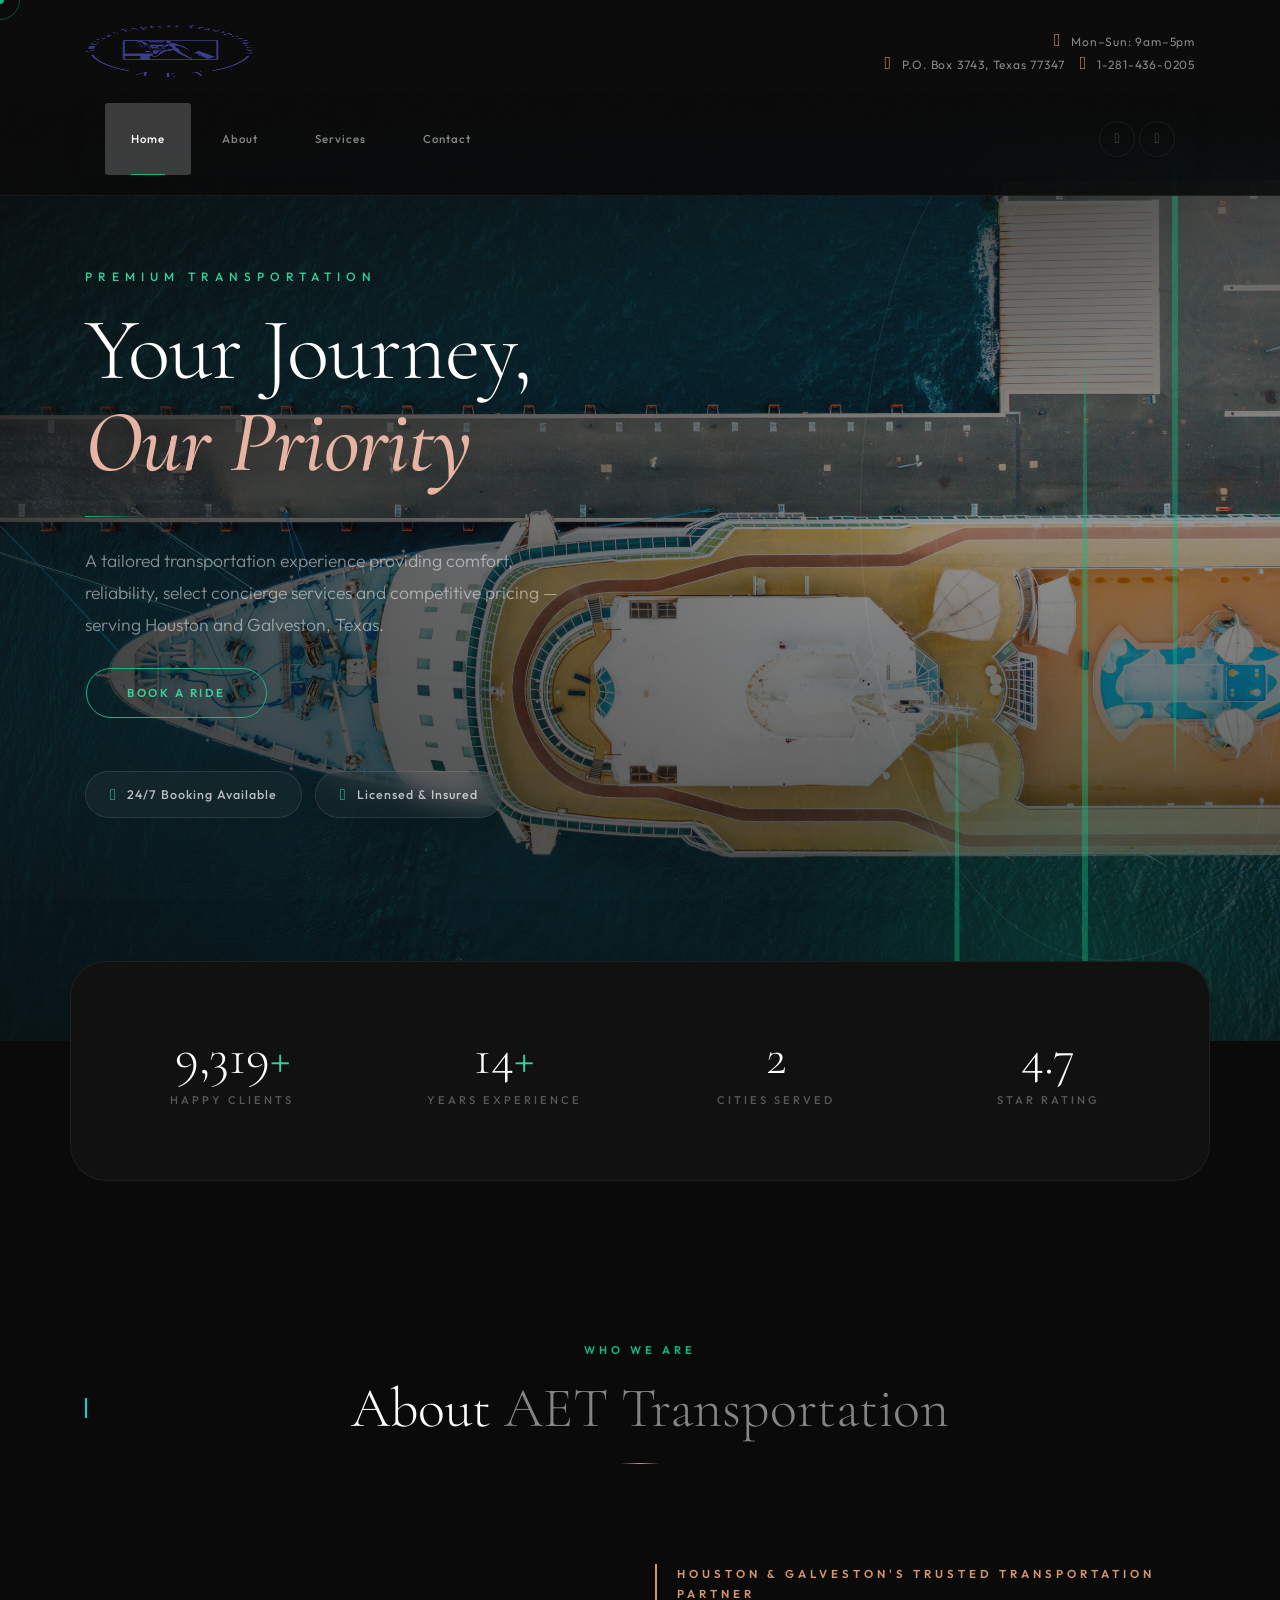
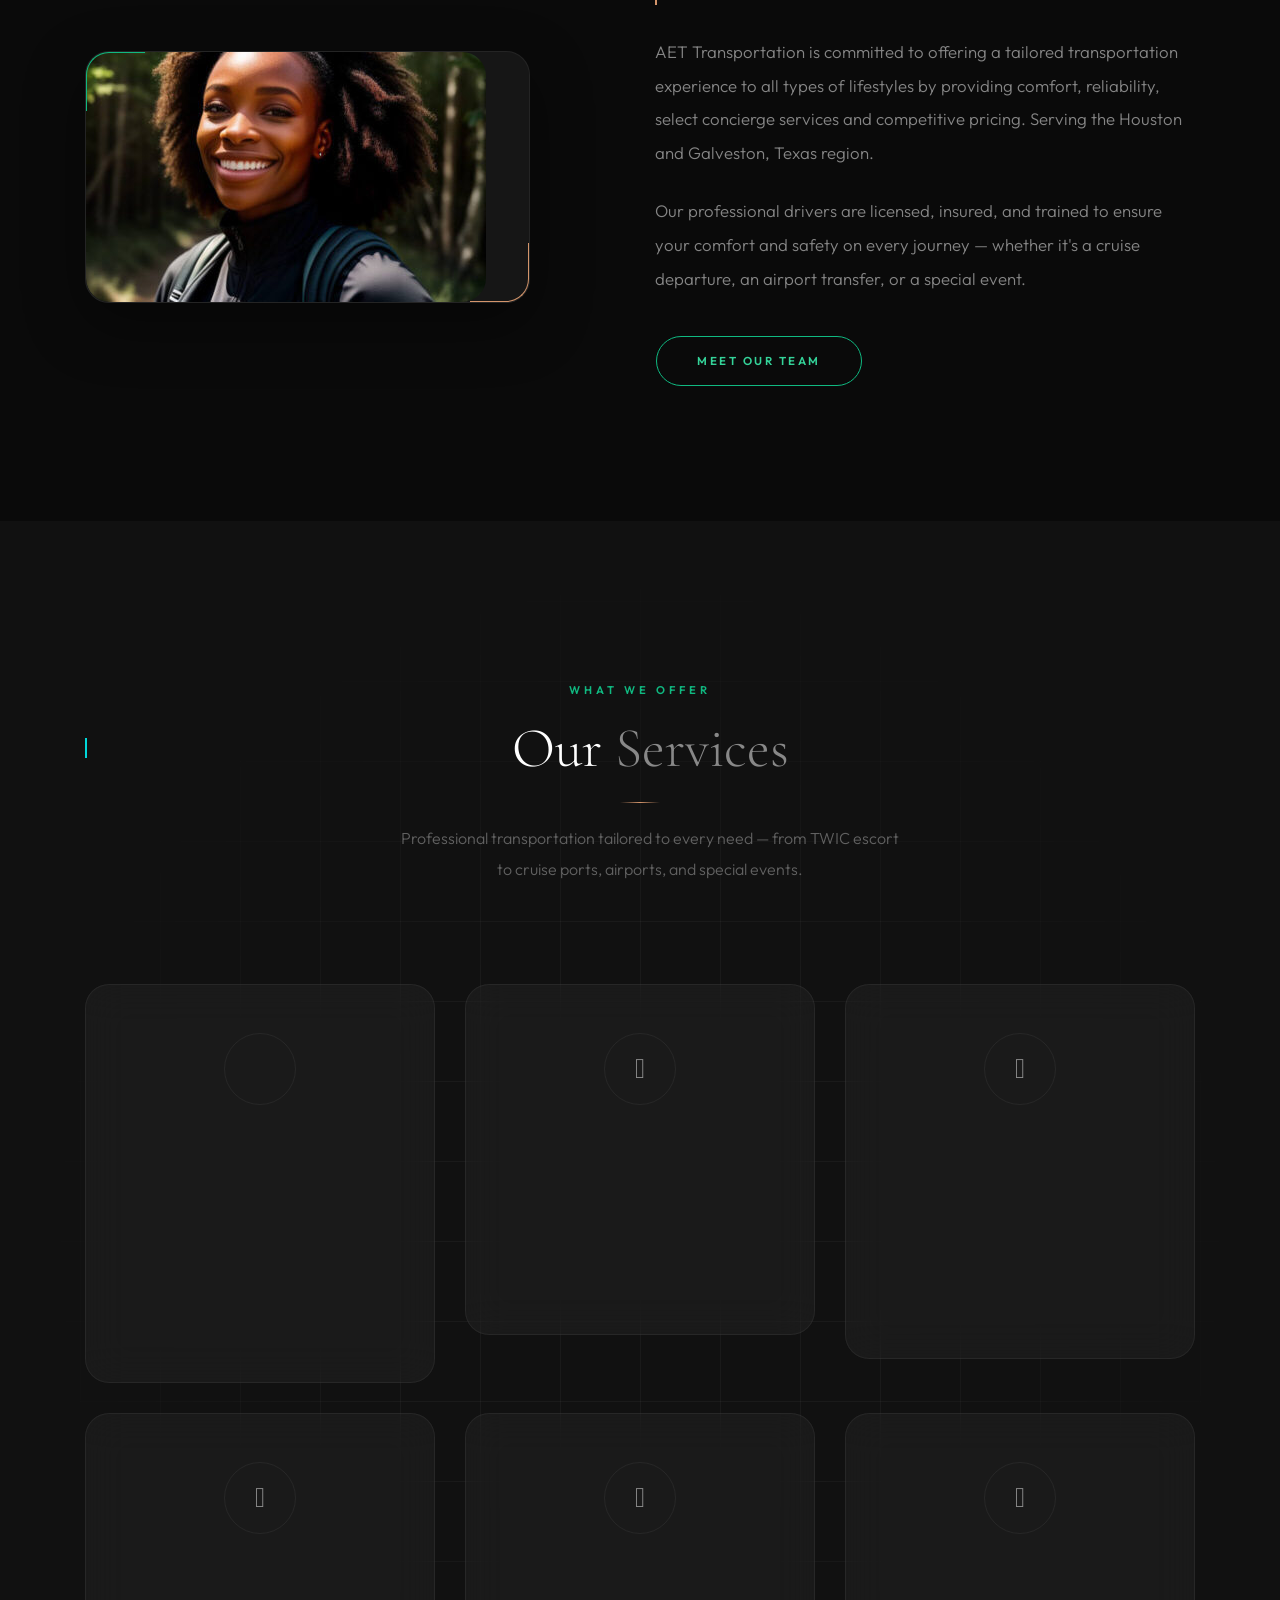
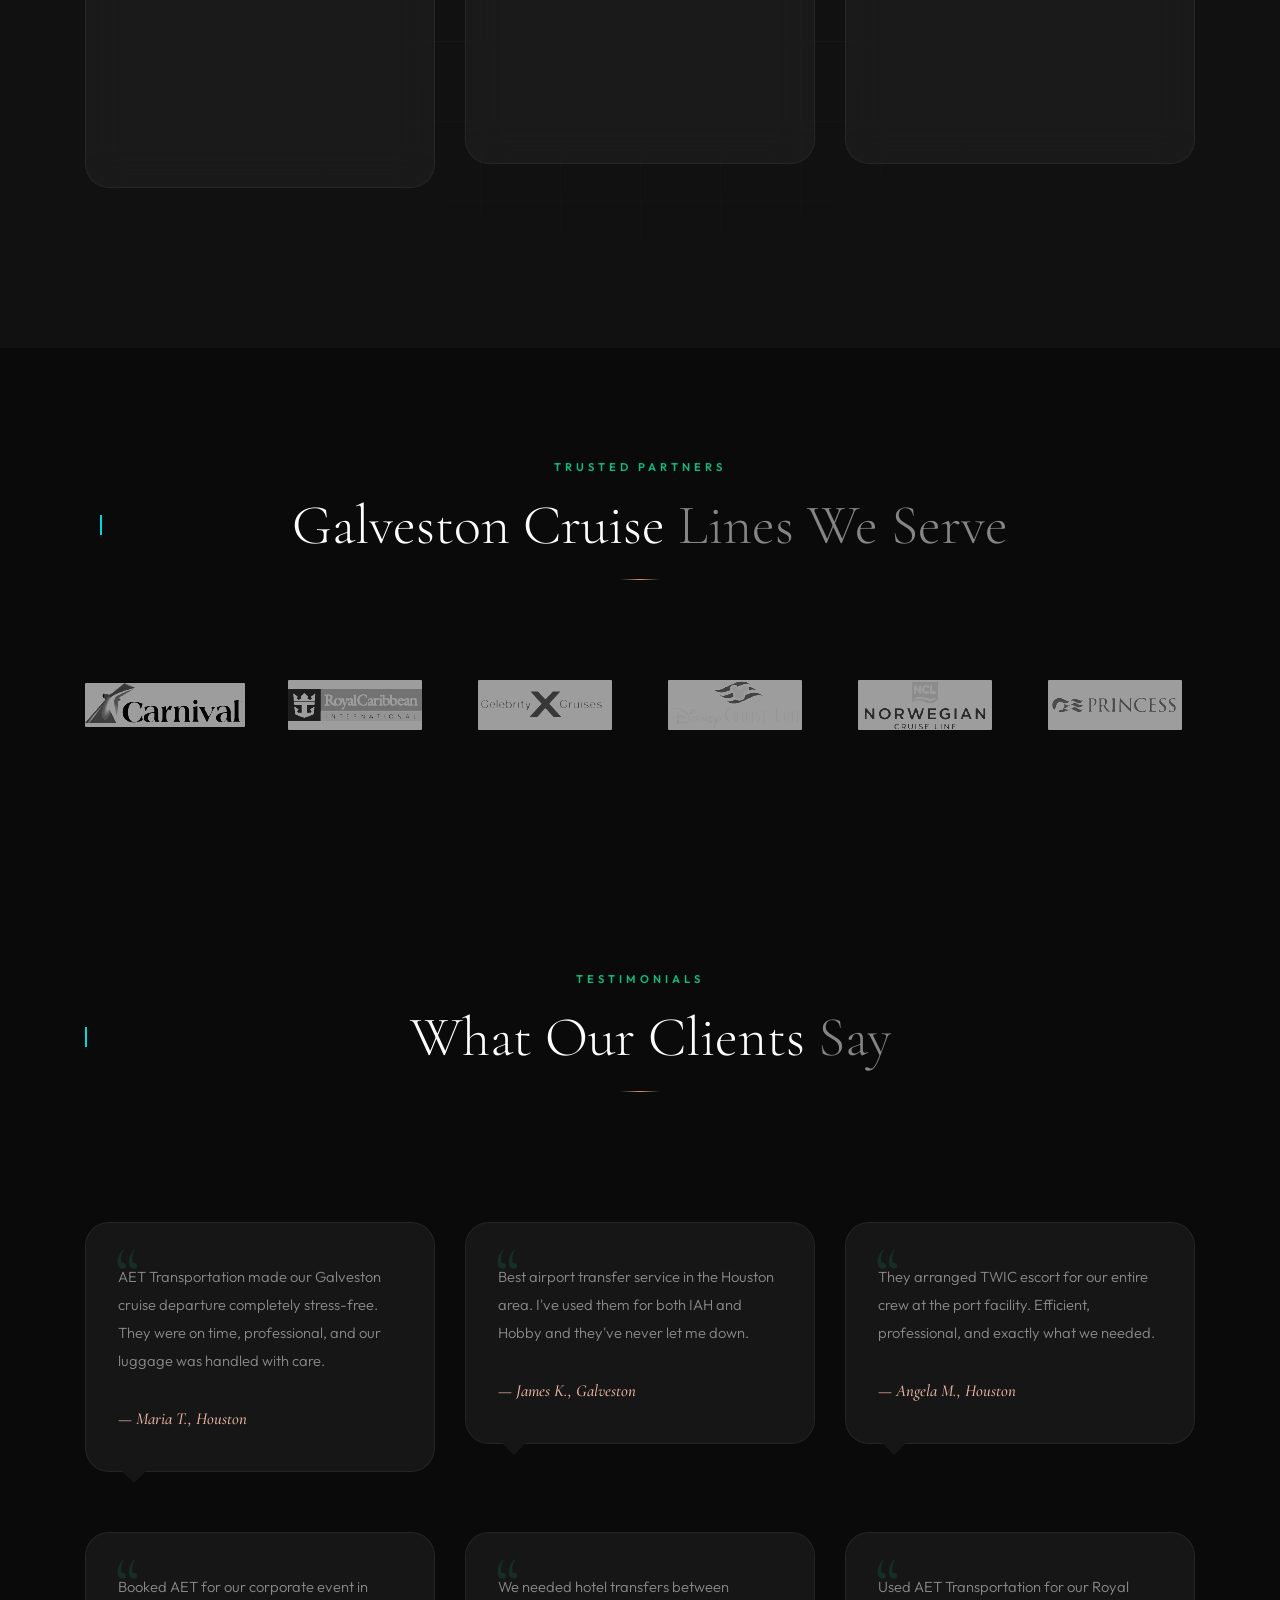
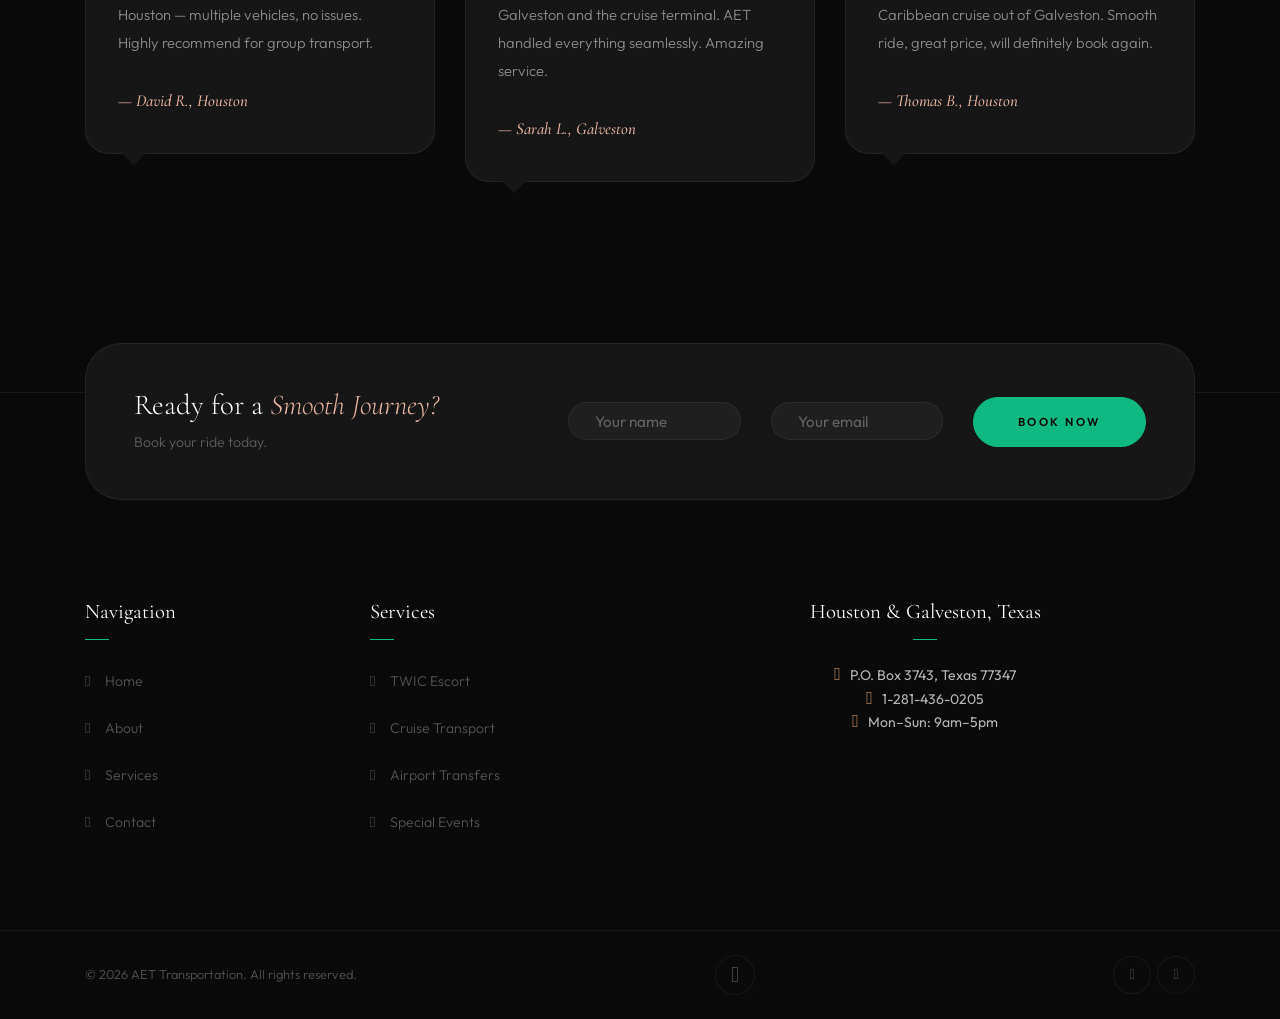
==== index.html @ 349cf5e4 "Update with real AET Transportation content" ====
<!doctype html>
<html class="no-js" lang="en">
<head>
    <meta charset="UTF-8">
    <meta http-equiv="Content-Security-Policy" content="upgrade-insecure-requests">
    <meta name="viewport" content="width=device-width, initial-scale=1.0">
    <meta http-equiv="X-UA-Compatible" content="ie=edge">
    <meta name="description" content="AET Transportation — Premium transportation services including TWIC escort, cruise port, airport transfers, and special events. Serving Houston and Galveston, Texas.">
    <title>AET Transportation | Professional Transportation Services</title>
    <link rel="icon" href="favicon.ico">
    <link rel="stylesheet" href="assets/plugins/bootstrap/css/bootstrap.min.css">
    <link rel="stylesheet" href="assets/plugins/aos/aos.min.css">
    <link rel="stylesheet" href="assets/css/main.css">
    <link rel="stylesheet" href="assets/css/redesign.css">
    <style>
        .service-icon-zmdi { width:72px;height:72px;margin:0 auto 28px;display:flex;align-items:center;justify-content:center;border:1px solid var(--border);border-radius:50%;transition:all var(--t); }
        .service-icon-zmdi .zmdi { font-size:28px;color:var(--white-50);transition:all var(--t); }
        .service-box:hover .service-icon-zmdi { border-color:var(--emerald);background:var(--emerald-glow);box-shadow:0 0 30px var(--emerald-glow); }
        .service-box:hover .service-icon-zmdi .zmdi { color:var(--emerald-light); }
    </style>
</head>
<body>

<div id="loading" class="page-loader-wrapper">
    <div class="loader">
        <div class="m-t-30"><img class="zmdi-hc-spin" src="assets/images/loader.svg" width="48" height="48" alt="Loading"></div>
        <p>AET Express</p>
    </div>
</div>

<div class="wrapper">
    <div class="main_header">
        <header id="header">
            <div class="container">
                <div class="head">
                    <div class="row align-items-center">
                        <div class="col-lg-4 col-sm-5">
                            <div class="left">
                                <a href="index.html" class="navbar-brand"><img src="assets/images/logo.png" alt="AET Express" style="max-height:52px;"></a>
                            </div>
                        </div>
                        <div class="col-lg-8 col-sm-7">
                            <div class="text-right d-none d-md-block">
                                <p class="col-white m-b-0 p-t-5"><i class="zmdi zmdi-time"></i> Mon–Sun: 9am–5pm</p>
                                <p class="col-white m-b-0"><i class="zmdi zmdi-pin"></i> P.O. Box 3743, Texas 77347 &nbsp;&nbsp; <i class="zmdi zmdi-phone"></i> 1-281-436-0205</p>
                            </div>
                        </div>
                    </div>
                </div>
            </div>
        </header>

        <div id="navbar">
            <div class="container">
                <nav class="navbar navbar-expand-lg navbar-light bg-light">
                    <button class="navbar-toggler navbar-toggler-right collapsed" type="button" data-toggle="collapse"
                            data-target="#navbarMenu" aria-expanded="false" aria-label="Toggle navigation">
                        <span class="navbar-toggler-icon"></span>
                    </button>
                    <div class="collapse navbar-collapse" id="navbarMenu">
                        <ul class="navbar-nav mr-auto">
                            <li class="nav-item active"><a class="nav-link" href="index.html">Home</a></li>
                            <li class="nav-item"><a class="nav-link" href="about.html">About</a></li>
                            <li class="nav-item"><a class="nav-link" href="services.html">Services</a></li>
                            <li class="nav-item"><a class="nav-link" href="contact.html">Contact</a></li>
                        </ul>
                    </div>
                    <div class="social float-md-right">
                        <a href="#" aria-label="Facebook"><i class="zmdi zmdi-facebook"></i></a>
                        <a href="#" aria-label="Instagram"><i class="zmdi zmdi-instagram"></i></a>
                    </div>
                </nav>
            </div>
        </div>
    </div>

    <!-- ========== HERO ========== -->
    <section id="hero">
        <div class="slider" style="background-image:url(assets/images/hero-cruise.jpg)">
            <div class="hero-decoration hero-ring"></div>
            <div class="hero-decoration hero-ring-inner"></div>
            <div class="hero-decoration hero-dot hero-dot-1"></div>
            <div class="hero-decoration hero-dot hero-dot-2"></div>
            <div class="hero-decoration hero-dot hero-dot-3"></div>

            <div class="container">
                <div class="slider_text" data-aos="fade-up" data-aos-duration="1200">
                    <h3 class="title"><span>Premium Transportation</span>
                        Your Journey,<br><strong>Our Priority</strong></h3>
                    <div class="hero-accent-line"></div>
                    <p class="sub-title">A tailored transportation experience providing comfort, reliability, select concierge services and competitive pricing — serving Houston and Galveston, Texas.</p>
                    <div>
                        <a href="contact.html" class="btn btn-primary btn-round" style="margin-top: 28px;">Book a Ride</a>
                    </div>
                    <div style="margin-top: 32px;">
                        <span class="hero-badge"><i class="zmdi zmdi-time"></i> 24/7 Booking Available</span>
                        <span class="hero-badge"><i class="zmdi zmdi-star"></i> Licensed &amp; Insured</span>
                    </div>
                </div>
            </div>
        </div>
    </section>

    <!-- ========== TRUST BAR ========== -->
    <div class="trust-bar">
        <div class="container">
            <div class="row">
                <div class="col-6 col-md-3" data-aos="fade-up" data-aos-delay="0">
                    <div class="trust-item">
                        <div class="trust-number">10,000<span class="accent">+</span></div>
                        <div class="trust-label">Happy Clients</div>
                    </div>
                </div>
                <div class="col-6 col-md-3" data-aos="fade-up" data-aos-delay="100">
                    <div class="trust-item">
                        <div class="trust-number">15<span class="accent">+</span></div>
                        <div class="trust-label">Years Experience</div>
                    </div>
                </div>
                <div class="col-6 col-md-3" data-aos="fade-up" data-aos-delay="200">
                    <div class="trust-item">
                        <div class="trust-number">2</div>
                        <div class="trust-label">Cities Served</div>
                    </div>
                </div>
                <div class="col-6 col-md-3" data-aos="fade-up" data-aos-delay="300">
                    <div class="trust-item">
                        <div class="trust-number">5.0</div>
                        <div class="trust-label">Star Rating</div>
                    </div>
                </div>
            </div>
        </div>
    </div>

    <!-- ========== CONTENT ========== -->
    <section class="main-section">

        <!-- About -->
        <div class="about-us-section">
            <div class="container">
                <div class="row">
                    <div class="section-title col-12" data-aos="fade-up">
                        <span class="section-subtitle">Who We Are</span>
                        <h2>About <span>AET Transportation</span></h2>
                        <div class="section-divider"></div>
                    </div>
                </div>
                <div class="row align-items-center justify-content-between">
                    <div class="col-lg-5 col-md-5" data-aos="fade-up" data-aos-delay="100">
                        <div class="box-img box-shadow">
                            <img src="assets/images/team1.jpg" alt="AET Express Team">
                        </div>
                    </div>
                    <div class="col-lg-6 col-md-7">
                        <div class="common-cnt" data-aos="fade-up" data-aos-delay="200">
                            <div class="section-top">
                                <p>Houston &amp; Galveston's trusted transportation partner</p>
                            </div>
                            <p>AET Transportation is committed to offering a tailored transportation experience to all types of lifestyles by providing comfort, reliability, select concierge services and competitive pricing. Serving the Houston and Galveston, Texas region.</p>
                            <p>Our professional drivers are licensed, insured, and trained to ensure your comfort and safety on every journey — whether it's a cruise departure, an airport transfer, or a special event.</p>
                            <p><a href="about.html" class="btn btn-primary btn-simple btn-round" style="margin-top: 16px;">Meet Our Team</a></p>
                        </div>
                    </div>
                </div>
            </div>
        </div>

        <!-- Services -->
        <div class="our-best-service xl-slategray section-65-100">
            <div class="container">
                <div class="row">
                    <div class="section-title col-12" data-aos="fade-up">
                        <span class="section-subtitle">What We Offer</span>
                        <h2>Our <span>Services</span></h2>
                        <div class="section-divider"></div>
                        <p class="section-desc">Professional transportation tailored to every need — from TWIC escort to cruise ports, airports, and special events.</p>
                    </div>
                </div>
                <div class="row">
                    <div class="col-md-4 col-sm-6" data-aos="fade-up" data-aos-delay="0">
                        <div class="service-box">
                            <div class="service-icon-zmdi"><i class="zmdi zmdi-badge"></i></div>
                            <div class="service-cnt">
                                <div class="service-name">TWIC Escort</div>
                                <div class="service-dep">
                                    <p>AET is authorized and licensed to provide TWIC escort services for easy access for contractors and personnel to secure port facilities.</p>
                                    <a href="services.html">Explore</a>
                                </div>
                            </div>
                        </div>
                    </div>
                    <div class="col-md-4 col-sm-6" data-aos="fade-up" data-aos-delay="100">
                        <div class="service-box">
                            <div class="service-icon-zmdi"><i class="zmdi zmdi-boat"></i></div>
                            <div class="service-cnt">
                                <div class="service-name">Cruise Transport</div>
                                <div class="service-dep">
                                    <p>Transportation to and from Galveston cruise port. All major cruise lines served.</p>
                                    <a href="services.html">Explore</a>
                                </div>
                            </div>
                        </div>
                    </div>
                    <div class="col-md-4 col-sm-6" data-aos="fade-up" data-aos-delay="200">
                        <div class="service-box">
                            <div class="service-icon-zmdi"><i class="zmdi zmdi-airplane"></i></div>
                            <div class="service-cnt">
                                <div class="service-name">Airport Transfers</div>
                                <div class="service-dep">
                                    <p>Reliable door-to-door service to Houston area airports (IAH, Hobby). On-time, every time.</p>
                                    <a href="services.html">Explore</a>
                                </div>
                            </div>
                        </div>
                    </div>
                    <div class="col-md-4 col-sm-6" data-aos="fade-up" data-aos-delay="0">
                        <div class="service-box">
                            <div class="service-icon-zmdi"><i class="zmdi zmdi-hotel"></i></div>
                            <div class="service-cnt">
                                <div class="service-name">Hotel Transfers</div>
                                <div class="service-dep">
                                    <p>Transportation between hotels, cruise ports, and airports throughout the Houston and Galveston area.</p>
                                    <a href="services.html">Explore</a>
                                </div>
                            </div>
                        </div>
                    </div>
                    <div class="col-md-4 col-sm-6" data-aos="fade-up" data-aos-delay="100">
                        <div class="service-box">
                            <div class="service-icon-zmdi"><i class="zmdi zmdi-calendar"></i></div>
                            <div class="service-cnt">
                                <div class="service-name">Special Events</div>
                                <div class="service-dep">
                                    <p>Custom transportation for weddings, corporate events, and special occasions.</p>
                                    <a href="services.html">Explore</a>
                                </div>
                            </div>
                        </div>
                    </div>
                    <div class="col-md-4 col-sm-6" data-aos="fade-up" data-aos-delay="200">
                        <div class="service-box">
                            <div class="service-icon-zmdi"><i class="zmdi zmdi-car"></i></div>
                            <div class="service-cnt">
                                <div class="service-name">General Transportation</div>
                                <div class="service-dep">
                                    <p>Whether a hotel, a cruise, an airport or a special event, we can simplify your solution.</p>
                                    <a href="services.html">Explore</a>
                                </div>
                            </div>
                        </div>
                    </div>
                </div>
            </div>
        </div>

        <!-- Cruise Partners -->
        <div class="about-us-section" style="padding:80px 0 !important;">
            <div class="container">
                <div class="section-title col-12" data-aos="fade-up">
                    <span class="section-subtitle">Trusted Partners</span>
                    <h2>Galveston Cruise <span>Lines We Serve</span></h2>
                    <div class="section-divider"></div>
                </div>
                <div class="row justify-content-center align-items-center" style="gap:20px 0;">
                    <div class="col-6 col-md-2 text-center" data-aos="fade-up" data-aos-delay="0">
                        <img src="assets/images/carnival.png" alt="Carnival Cruise Line"
                             style="max-height:50px;width:auto;opacity:.6;filter:brightness(2) grayscale(1);transition:all .4s;"
                             onmouseover="this.style.opacity='1';this.style.filter='brightness(1) grayscale(0)';"
                             onmouseout="this.style.opacity='.6';this.style.filter='brightness(2) grayscale(1)';">
                    </div>
                    <div class="col-6 col-md-2 text-center" data-aos="fade-up" data-aos-delay="60">
                        <img src="assets/images/royal-caribbean.png" alt="Royal Caribbean"
                             style="max-height:50px;width:auto;opacity:.6;filter:brightness(2) grayscale(1);transition:all .4s;"
                             onmouseover="this.style.opacity='1';this.style.filter='brightness(1) grayscale(0)';"
                             onmouseout="this.style.opacity='.6';this.style.filter='brightness(2) grayscale(1)';">
                    </div>
                    <div class="col-6 col-md-2 text-center" data-aos="fade-up" data-aos-delay="120">
                        <img src="assets/images/celebrity.png" alt="Celebrity Cruises"
                             style="max-height:50px;width:auto;opacity:.6;filter:brightness(2) grayscale(1);transition:all .4s;"
                             onmouseover="this.style.opacity='1';this.style.filter='brightness(1) grayscale(0)';"
                             onmouseout="this.style.opacity='.6';this.style.filter='brightness(2) grayscale(1)';">
                    </div>
                    <div class="col-6 col-md-2 text-center" data-aos="fade-up" data-aos-delay="180">
                        <img src="assets/images/disney.png" alt="Disney Cruise Line"
                             style="max-height:50px;width:auto;opacity:.6;filter:brightness(2) grayscale(1);transition:all .4s;"
                             onmouseover="this.style.opacity='1';this.style.filter='brightness(1) grayscale(0)';"
                             onmouseout="this.style.opacity='.6';this.style.filter='brightness(2) grayscale(1)';">
                    </div>
                    <div class="col-6 col-md-2 text-center" data-aos="fade-up" data-aos-delay="240">
                        <img src="assets/images/norwegian.png" alt="Norwegian Cruise Line"
                             style="max-height:50px;width:auto;opacity:.6;filter:brightness(2) grayscale(1);transition:all .4s;"
                             onmouseover="this.style.opacity='1';this.style.filter='brightness(1) grayscale(0)';"
                             onmouseout="this.style.opacity='.6';this.style.filter='brightness(2) grayscale(1)';">
                    </div>
                    <div class="col-6 col-md-2 text-center" data-aos="fade-up" data-aos-delay="300">
                        <img src="assets/images/princess.png" alt="Princess Cruises"
                             style="max-height:50px;width:auto;opacity:.6;filter:brightness(2) grayscale(1);transition:all .4s;"
                             onmouseover="this.style.opacity='1';this.style.filter='brightness(1) grayscale(0)';"
                             onmouseout="this.style.opacity='.6';this.style.filter='brightness(2) grayscale(1)';">
                    </div>
                </div>
            </div>
        </div>

        <!-- Testimonials -->
        <div class="about-us-section">
            <div class="container">
                <div class="row">
                    <div class="section-title col-12" data-aos="fade-up">
                        <span class="section-subtitle">Testimonials</span>
                        <h2>What Our Clients <span>Say</span></h2>
                        <div class="section-divider"></div>
                    </div>
                </div>
                <div class="row">
                    <div class="col-lg-4 col-md-6" data-aos="fade-up" data-aos-delay="0">
                        <div class="testimonials-content">
                            <p class="testimonial-text">AET Transportation made our Galveston cruise departure completely stress-free. They were on time, professional, and our luggage was handled with care.<br><br><strong>— Maria T., Houston</strong></p>
                        </div>
                    </div>
                    <div class="col-lg-4 col-md-6" data-aos="fade-up" data-aos-delay="100">
                        <div class="testimonials-content">
                            <p class="testimonial-text">Best airport transfer service in the Houston area. I've used them for both IAH and Hobby and they've never let me down.<br><br><strong>— James K., Galveston</strong></p>
                        </div>
                    </div>
                    <div class="col-lg-4 col-md-6" data-aos="fade-up" data-aos-delay="200">
                        <div class="testimonials-content">
                            <p class="testimonial-text">They arranged TWIC escort for our entire crew at the port facility. Efficient, professional, and exactly what we needed.<br><br><strong>— Angela M., Houston</strong></p>
                        </div>
                    </div>
                </div>
                <div class="row">
                    <div class="col-lg-4 col-md-6" data-aos="fade-up" data-aos-delay="0">
                        <div class="testimonials-content">
                            <p class="testimonial-text">Booked AET for our corporate event in Houston — multiple vehicles, no issues. Highly recommend for group transport.<br><br><strong>— David R., Houston</strong></p>
                        </div>
                    </div>
                    <div class="col-lg-4 col-md-6" data-aos="fade-up" data-aos-delay="100">
                        <div class="testimonials-content">
                            <p class="testimonial-text">We needed hotel transfers between Galveston and the cruise terminal. AET handled everything seamlessly. Amazing service.<br><br><strong>— Sarah L., Galveston</strong></p>
                        </div>
                    </div>
                    <div class="col-lg-4 col-md-6" data-aos="fade-up" data-aos-delay="200">
                        <div class="testimonials-content">
                            <p class="testimonial-text">Used AET Transportation for our Royal Caribbean cruise out of Galveston. Smooth ride, great price, will definitely book again.<br><br><strong>— Thomas B., Houston</strong></p>
                        </div>
                    </div>
                </div>
            </div>
        </div>

    </section>

    <!-- ========== FOOTER ========== -->
    <footer id="footer">
        <div class="container">
            <div class="row">
                <div class="col-lg-12">
                    <div class="form" data-aos="fade-up">
                        <div class="row align-items-center">
                            <div class="col-lg-5 d-none d-lg-block">
                                <h4 style="font-family:var(--font-display);color:var(--white);font-size:1.8rem;font-weight:300;margin:0;">Ready for a <em style="color:var(--rose-light);">Smooth Journey?</em></h4>
                                <p style="color:var(--white-30);margin:8px 0 0;font-size:.88rem;font-weight:300;">Book your ride today.</p>
                            </div>
                            <div class="col-lg-7 col-md-12">
                                <form class="contact-form" action="mailto:customercare@aetdirectexpress.com" method="post" enctype="text/plain">
                                    <div class="row align-items-center">
                                        <div class="col-md-4"><div class="form-group m-b-0"><input type="text" placeholder="Your name" class="form-control"></div></div>
                                        <div class="col-md-4"><div class="form-group m-b-0"><input type="email" placeholder="Your email" class="form-control"></div></div>
                                        <div class="col-md-4"><button class="btn btn-primary btn-round btn-block margin-0">Book Now</button></div>
                                    </div>
                                </form>
                            </div>
                        </div>
                    </div>
                </div>
            </div>
            <div class="row" data-aos="fade-up">
                <div class="col-lg-3 col-md-6">
                    <div class="fcard links">
                        <h5 class="title">Navigation</h5>
                        <ul class="list-unstyled">
                            <li><a href="index.html">Home</a></li>
                            <li><a href="about.html">About</a></li>
                            <li><a href="services.html">Services</a></li>
                            <li><a href="contact.html">Contact</a></li>
                        </ul>
                    </div>
                </div>
                <div class="col-lg-3 col-md-6">
                    <div class="fcard links">
                        <h5 class="title">Services</h5>
                        <ul class="list-unstyled">
                            <li><a href="services.html">TWIC Escort</a></li>
                            <li><a href="services.html">Cruise Transport</a></li>
                            <li><a href="services.html">Airport Transfers</a></li>
                            <li><a href="services.html">Special Events</a></li>
                        </ul>
                    </div>
                </div>
                <div class="col-lg-6 col-md-12">
                    <div class="fcard links text-center">
                        <h5 class="title">Houston &amp; Galveston, Texas</h5>
                        <i class="zmdi zmdi-pin"></i> P.O. Box 3743, Texas 77347<br>
                        <i class="zmdi zmdi-phone"></i> 1-281-436-0205<br>
                        <i class="zmdi zmdi-time"></i> Mon–Sun: 9am–5pm
                    </div>
                </div>
            </div>
        </div>
        <div class="copyright">
            <div class="container">
                <div class="row align-items-center">
                    <div class="col-lg-6 col-md-6"><small>&copy; 2026 AET Transportation. All rights reserved.</small></div>
                    <div class="col-lg-2 col-md-2 text-center"><div class="up"><a href="#header"><i class="zmdi zmdi-caret-up-circle"></i></a></div></div>
                    <div class="col-lg-4 col-md-4">
                        <div class="social float-md-right">
                            <a href="#"><i class="zmdi zmdi-facebook"></i></a>
                            <a href="#"><i class="zmdi zmdi-instagram"></i></a>
                        </div>
                    </div>
                </div>
            </div>
        </div>
    </footer>
</div>

<script src="assets/bundles/libscripts.bundle.js"></script>
<script src="assets/js/app.js"></script>
<script src="assets/js/premium.js"></script>
</body>
</html>
---- assets/css/main.css ----
@import url("https://fonts.googleapis.com/css?family=Montserrat:300,400,500,600,700");
@font-face{
    font-family:'Material Icons';
    font-style:normal;
    font-weight:400;
    src:local("Material Icons"),local("MaterialIcons-Regular"),url(https://fonts.gstatic.com/s/materialicons/v19/2fcrYFNaTjcS6g4U3t-Y5ZjZjT5FdEJ140U2DJYC3mY.woff2) format("woff2")
}
.testimonial-text {
  margin-top: 25px;
  color: #fff;
  padding: 1.5rem 1.5rem;
  background-color: #00CFD1;
  position: relative;
}

.testimonial-text:after {
  content: "";
  position: absolute;
  top: 100%;
  left: 25px;
  width: 0px;
  height: 0px;
  border-top: 15px solid #00CFD1;
  border-left: 15px solid transparent;
  border-right: 15px solid transparent;
}
.material-icons{
    font-family:'Material Icons';
    font-weight:normal;
    font-style:normal;
    font-size:24px;
    line-height:1;
    letter-spacing:normal;
    text-transform:none;
    display:inline-block;
    white-space:nowrap;
    word-wrap:normal;
    direction:ltr;
    -webkit-font-feature-settings:'liga';
    -webkit-font-smoothing:antialiased
}
.bootstrap-switch{
    display:inline-block;
    direction:ltr;
    cursor:pointer;
    border-radius:30px;
    border:0;
    position:relative;
    text-align:left;
    margin-bottom:10px;
    line-height:8px;
    width:59px !important;
    height:22px;
    outline:none;
    z-index:0;
    -webkit-user-select:none;
    -moz-user-select:none;
    -ms-user-select:none;
    user-select:none;
    vertical-align:middle;
    -webkit-transition:border-color ease-in-out .15s, box-shadow ease-in-out .15s;
    transition:border-color ease-in-out .15s, box-shadow ease-in-out .15s;
    margin-right:20px;
    background:rgba(44,44,44,0.2)
}
.bootstrap-switch .bootstrap-switch-container{
    display:inline-flex;
    top:0;
    height:22px;
    border-radius:4px;
    -webkit-transform:translate3d(0, 0, 0);
    transform:translate3d(0, 0, 0);
    width:100px !important
}
.bootstrap-switch .bootstrap-switch-handle-on,.bootstrap-switch .bootstrap-switch-handle-off,.bootstrap-switch .bootstrap-switch-label{
    -webkit-box-sizing:border-box;
    -moz-box-sizing:border-box;
    box-sizing:border-box;
    cursor:pointer;
    display:inline-block !important;
    height:100%;
    color:#fff;
    padding:6px 12px;
    font-size:11px;
    text-indent:-5px;
    line-height:15px;
    -webkit-transition:0.25s ease-out;
    transition:0.25s ease-out
}
.bootstrap-switch .bootstrap-switch-handle-on,.bootstrap-switch .bootstrap-switch-handle-off{
    text-align:center;
    z-index:1;
    float:left;
    line-height:11px;
    width:50% !important
}
.bootstrap-switch .bootstrap-switch-handle-on.bootstrap-switch-brown,.bootstrap-switch .bootstrap-switch-handle-off.bootstrap-switch-brown{
    color:#fff;
    background:#f96332
}
.bootstrap-switch .bootstrap-switch-handle-on.bootstrap-switch-blue,.bootstrap-switch .bootstrap-switch-handle-off.bootstrap-switch-blue{
    color:#fff;
    background:#2CA8FF
}
.bootstrap-switch .bootstrap-switch-handle-on.bootstrap-switch-green,.bootstrap-switch .bootstrap-switch-handle-off.bootstrap-switch-green{
    color:#fff;
    background:#18ce0f
}
.bootstrap-switch .bootstrap-switch-handle-on.bootstrap-switch-orange,.bootstrap-switch .bootstrap-switch-handle-off.bootstrap-switch-orange{
    background:#FFB236;
    color:#fff
}
.bootstrap-switch .bootstrap-switch-handle-on.bootstrap-switch-red,.bootstrap-switch .bootstrap-switch-handle-off.bootstrap-switch-red{
    color:#fff;
    background:#FF3636
}
.bootstrap-switch .bootstrap-switch-handle-on.bootstrap-switch-default,.bootstrap-switch .bootstrap-switch-handle-off.bootstrap-switch-default{
    color:#fff
}
.bootstrap-switch .bootstrap-switch-label{
    text-align:center;
    z-index:100;
    color:#333333;
    background:#ffffff;
    width:22px !important;
    height:22px !important;
    margin:0px -11px;
    border-radius:20px;
    position:absolute;
    float:left;
    top:0;
    left:50%;
    padding:0;
    box-shadow:0 1px 11px rgba(0,0,0,0.25)
}
.bootstrap-switch.bootstrap-switch-off .bootstrap-switch-label{
    background-color:rgba(23,23,23,0.4)
}
.bootstrap-switch.bootstrap-switch-on:hover .bootstrap-switch-label{
    width:27px !important;
    margin-left:-16px
}
.bootstrap-switch.bootstrap-switch-off:hover .bootstrap-switch-label{
    width:27px !important;
    margin-left:-11px
}
.bootstrap-switch .bootstrap-switch-handle-on{
    border-bottom-left-radius:3px;
    border-top-left-radius:3px
}
.bootstrap-switch .bootstrap-switch-handle-off{
    text-indent:6px
}
.bootstrap-switch input[type='radio'],.bootstrap-switch input[type='checkbox']{
    position:absolute !important;
    top:0;
    left:0;
    opacity:0;
    filter:alpha(opacity=0);
    z-index:-1
}
.bootstrap-switch input[type='radio'].form-control,.bootstrap-switch input[type='checkbox'].form-control{
    height:auto
}
.bootstrap-switch.bootstrap-switch-mini .bootstrap-switch-handle-on,.bootstrap-switch.bootstrap-switch-mini .bootstrap-switch-handle-off,.bootstrap-switch.bootstrap-switch-mini .bootstrap-switch-label{
    padding:1px 5px;
    font-size:12px;
    line-height:1.5
}
.bootstrap-switch.bootstrap-switch-small .bootstrap-switch-handle-on,.bootstrap-switch.bootstrap-switch-small .bootstrap-switch-handle-off,.bootstrap-switch.bootstrap-switch-small .bootstrap-switch-label{
    padding:5px 10px;
    font-size:12px;
    line-height:1.5
}
.bootstrap-switch.bootstrap-switch-large .bootstrap-switch-handle-on,.bootstrap-switch.bootstrap-switch-large .bootstrap-switch-handle-off,.bootstrap-switch.bootstrap-switch-large .bootstrap-switch-label{
    padding:6px 16px;
    font-size:18px;
    line-height:1.33
}
.bootstrap-switch.bootstrap-switch-disabled,.bootstrap-switch.bootstrap-switch-readonly,.bootstrap-switch.bootstrap-switch-indeterminate{
    cursor:default !important
}
.bootstrap-switch.bootstrap-switch-disabled .bootstrap-switch-handle-on,.bootstrap-switch.bootstrap-switch-readonly .bootstrap-switch-handle-on,.bootstrap-switch.bootstrap-switch-indeterminate .bootstrap-switch-handle-on,.bootstrap-switch.bootstrap-switch-disabled .bootstrap-switch-handle-off,.bootstrap-switch.bootstrap-switch-readonly .bootstrap-switch-handle-off,.bootstrap-switch.bootstrap-switch-indeterminate .bootstrap-switch-handle-off,.bootstrap-switch.bootstrap-switch-disabled .bootstrap-switch-label,.bootstrap-switch.bootstrap-switch-readonly .bootstrap-switch-label,.bootstrap-switch.bootstrap-switch-indeterminate .bootstrap-switch-label{
    opacity:0.5;
    filter:alpha(opacity=50);
    cursor:default !important
}
.bootstrap-switch.bootstrap-switch-animate .bootstrap-switch-container{
    -webkit-transition:margin-left 0.5s;
    transition:margin-left 0.5s
}
.bootstrap-switch.bootstrap-switch-inverse .bootstrap-switch-handle-on{
    border-bottom-left-radius:0;
    border-top-left-radius:0;
    border-bottom-right-radius:3px;
    border-top-right-radius:3px
}
.bootstrap-switch.bootstrap-switch-inverse .bootstrap-switch-handle-off{
    border-bottom-right-radius:0;
    border-top-right-radius:0;
    border-bottom-left-radius:3px;
    border-top-left-radius:3px
}
.bootstrap-switch.bootstrap-switch-on .bootstrap-switch-container{
    margin-left:-2px !important
}
.bootstrap-switch.bootstrap-switch-off .bootstrap-switch-container{
    margin-left:-39px !important
}
.bootstrap-switch.bootstrap-switch-on .bootstrap-switch-label:before{
    background-color:#FFFFFF
}
.bootstrap-switch.bootstrap-switch-on .bootstrap-switch-red ~ .bootstrap-switch-default{
    background-color:#FF3636
}
.bootstrap-switch.bootstrap-switch-on .bootstrap-switch-orange ~ .bootstrap-switch-default{
    background-color:#FFB236
}
.bootstrap-switch.bootstrap-switch-on .bootstrap-switch-green ~ .bootstrap-switch-default{
    background-color:#18ce0f
}
.bootstrap-switch.bootstrap-switch-on .bootstrap-switch-brown ~ .bootstrap-switch-default{
    background-color:#f96332
}
.bootstrap-switch.bootstrap-switch-on .bootstrap-switch-blue ~ .bootstrap-switch-default{
    background-color:#2CA8FF
}
.bootstrap-switch.bootstrap-switch-off .bootstrap-switch-red,.bootstrap-switch.bootstrap-switch-off .bootstrap-switch-brown,.bootstrap-switch.bootstrap-switch-off .bootstrap-switch-blue,.bootstrap-switch.bootstrap-switch-off .bootstrap-switch-orange,.bootstrap-switch.bootstrap-switch-off .bootstrap-switch-green{
    background-color:#E3E3E3
}
.bootstrap-switch-off .bootstrap-switch-handle-on{
    opacity:0
}
.bootstrap-switch-on .bootstrap-switch-handle-off{
    opacity:0
}
/*! nouislider - 9.1.0 - 2016-12-10 16:00:32 */
.noUi-target,.noUi-target *{
    -webkit-touch-callout:none;
    -webkit-tap-highlight-color:rgba(0,0,0,0);
    -webkit-user-select:none;
    -ms-touch-action:none;
    touch-action:none;
    -ms-user-select:none;
    -moz-user-select:none;
    user-select:none;
    -moz-box-sizing:border-box;
    box-sizing:border-box
}
.noUi-target{
    position:relative;
    direction:ltr
}
.noUi-base{
    width:100%;
    height:100%;
    position:relative;
    z-index:1
}
.noUi-connect{
    position:absolute;
    right:0;
    top:0;
    left:0;
    bottom:0
}
.noUi-origin{
    position:absolute;
    height:0;
    width:0
}
.noUi-handle{
    position:relative;
    z-index:1
}
.noUi-state-tap .noUi-connect,.noUi-state-tap .noUi-origin{
    -webkit-transition:top 0.3s, right 0.3s, bottom 0.3s, left 0.3s;
    transition:top 0.3s, right 0.3s, bottom 0.3s, left 0.3s
}
.noUi-state-drag *{
    cursor:inherit !important
}
.noUi-base,.noUi-handle{
    -webkit-transform:translate3d(0, 0, 0);
    transform:translate3d(0, 0, 0)
}
.noUi-horizontal{
    height:1px
}
.noUi-horizontal .noUi-handle{
    border-radius:50%;
    background-color:#fff;
    box-shadow:0 1px 13px 0 rgba(0,0,0,0.2);
    height:15px;
    width:15px;
    cursor:pointer;
    margin-left:-10px;
    margin-top:-7px
}
.noUi-vertical{
    width:18px
}
.noUi-vertical .noUi-handle{
    width:28px;
    height:34px;
    left:-6px;
    top:-17px
}
.noUi-target{
    background-color:rgba(182,182,182,0.3);
    border-radius:3px
}
.noUi-connect{
    background:#888;
    border-radius:3px;
    -webkit-transition:background 450ms;
    transition:background 450ms
}
.noUi-draggable{
    cursor:ew-resize
}
.noUi-vertical .noUi-draggable{
    cursor:ns-resize
}
.noUi-handle{
    border-radius:3px;
    background:#FFF;
    cursor:default;
    box-shadow:inset 0 0 1px #FFF, inset 0 1px 7px #EBEBEB, 0 3px 6px -3px #BBB;
    -webkit-transition:300ms ease 0s;
    -moz-transition:300ms ease 0s;
    -ms-transition:300ms ease 0s;
    -o-transform:300ms ease 0s;
    transition:300ms ease 0s
}
.noUi-active{
    -webkit-transform:scale3d(1.5, 1.5, 1);
    -moz-transform:scale3d(1.5, 1.5, 1);
    -ms-transform:scale3d(1.5, 1.5, 1);
    -o-transform:scale3d(1.5, 1.5, 1);
    transform:scale3d(1.5, 1.5, 1)
}
[disabled] .noUi-connect{
    background:#B8B8B8
}
[disabled].noUi-target,[disabled].noUi-handle,[disabled] .noUi-handle{
    cursor:not-allowed
}
.noUi-pips,.noUi-pips *{
    -moz-box-sizing:border-box;
    box-sizing:border-box
}
.noUi-pips{
    position:absolute;
    color:#999
}
.noUi-value{
    position:absolute;
    text-align:center
}
.noUi-value-sub{
    color:#ccc;
    font-size:10px
}
.noUi-marker{
    position:absolute;
    background:#CCC
}
.noUi-marker-sub{
    background:#AAA
}
.noUi-marker-large{
    background:#AAA
}
.noUi-pips-horizontal{
    padding:10px 0;
    height:80px;
    top:100%;
    left:0;
    width:100%
}
.noUi-value-horizontal{
    -webkit-transform:translate3d(-50%, 50%, 0);
    transform:translate3d(-50%, 50%, 0)
}
.noUi-marker-horizontal.noUi-marker{
    margin-left:-1px;
    width:2px;
    height:5px
}
.noUi-marker-horizontal.noUi-marker-sub{
    height:10px
}
.noUi-marker-horizontal.noUi-marker-large{
    height:15px
}
.noUi-pips-vertical{
    padding:0 10px;
    height:100%;
    top:0;
    left:100%
}
.noUi-value-vertical{
    -webkit-transform:translate3d(0, 50%, 0);
    transform:translate3d(0, 50%, 0);
    padding-left:25px
}
.noUi-marker-vertical.noUi-marker{
    width:5px;
    height:2px;
    margin-top:-1px
}
.noUi-marker-vertical.noUi-marker-sub{
    width:10px
}
.noUi-marker-vertical.noUi-marker-large{
    width:15px
}
.noUi-tooltip{
    display:block;
    position:absolute;
    border:1px solid #D9D9D9;
    border-radius:3px;
    background:#fff;
    color:#000;
    padding:5px;
    text-align:center
}
.noUi-horizontal .noUi-tooltip{
    -webkit-transform:translate(-50%, 0);
    transform:translate(-50%, 0);
    left:50%;
    bottom:120%
}
.noUi-vertical .noUi-tooltip{
    -webkit-transform:translate(0, -50%);
    transform:translate(0, -50%);
    top:50%;
    right:120%
}
.slider.slider-neutral .noUi-connect,.slider.slider-neutral.noUi-connect{
    background-color:#fff
}
.slider.slider-neutral.noUi-target{
    background-color:rgba(255,255,255,0.3)
}
.slider.slider-neutral .noUi-handle{
    background-color:#fff
}
.slider.slider-primary .noUi-connect,.slider.slider-primary.noUi-connect{
    background-color:#f96332
}
.slider.slider-primary.noUi-target{
    background-color:rgba(249,99,50,0.3)
}
.slider.slider-primary .noUi-handle{
    background-color:#f96332
}
.slider.slider-info .noUi-connect,.slider.slider-info.noUi-connect{
    background-color:#2CA8FF
}
.slider.slider-info.noUi-target{
    background-color:rgba(44,168,255,0.3)
}
.slider.slider-info .noUi-handle{
    background-color:#2CA8FF
}
.slider.slider-success .noUi-connect,.slider.slider-success.noUi-connect{
    background-color:#18ce0f
}
.slider.slider-success.noUi-target{
    background-color:rgba(24,206,15,0.3)
}
.slider.slider-success .noUi-handle{
    background-color:#18ce0f
}
.slider.slider-warning .noUi-connect,.slider.slider-warning.noUi-connect{
    background-color:#FFB236
}
.slider.slider-warning.noUi-target{
    background-color:rgba(255,178,54,0.3)
}
.slider.slider-warning .noUi-handle{
    background-color:#FFB236
}
.slider.slider-danger .noUi-connect,.slider.slider-danger.noUi-connect{
    background-color:#FF3636
}
.slider.slider-danger.noUi-target{
    background-color:rgba(255,54,54,0.3)
}
.slider.slider-danger .noUi-handle{
    background-color:#FF3636
}
/*! * Datepicker for Bootstrap v1.7.0-dev (https://github.com/uxsolutions/bootstrap-datepicker) * * Licensed under the Apache License v2.0 (http://www.apache.org/licenses/LICENSE-2.0) */
.datepicker{
    padding:8px 6px;
    -webkit-border-radius:4px;
    -moz-border-radius:4px;
    border-radius:4px;
    direction:ltr;
    -webkit-transform:translate3d(0, -40px, 0);
    -moz-transform:translate3d(0, -40px, 0);
    -o-transform:translate3d(0, -40px, 0);
    -ms-transform:translate3d(0, -40px, 0);
    transform:translate3d(0, -40px, 0);
    transition:all 0.3s cubic-bezier(0.215, 0.61, 0.355, 1) 0s,opacity 0.3s ease 0s,height 0s linear 0.35s;
    opacity:0;
    filter:alpha(opacity=0);
    visibility:hidden;
    display:block;
    width:254px;
    max-width:254px
}
.datepicker.dropdown-menu:before{
    display:none
}
.datepicker.datepicker-primary{
    background-color:#f96332
}
.datepicker.datepicker-primary th,.datepicker.datepicker-primary .day div,.datepicker.datepicker-primary table tr td span{
    color:#fff
}
.datepicker.datepicker-primary:after{
    border-bottom-color:#f96332
}
.datepicker.datepicker-primary.datepicker-orient-top:after{
    border-top-color:#f96332
}
.datepicker.datepicker-primary .dow{
    color:rgba(255,255,255,0.8)
}
.datepicker.datepicker-primary table tr td.old div,.datepicker.datepicker-primary table tr td.new div,.datepicker.datepicker-primary table tr td span.old,.datepicker.datepicker-primary table tr td span.new{
    color:rgba(255,255,255,0.4)
}
.datepicker.datepicker-primary table tr td span:hover,.datepicker.datepicker-primary table tr td span.focused{
    background:rgba(255,255,255,0.1)
}
.datepicker.datepicker-primary .datepicker-switch:hover,.datepicker.datepicker-primary .prev:hover,.datepicker.datepicker-primary .next:hover,.datepicker.datepicker-primary tfoot tr th:hover{
    background:rgba(255,255,255,0.2)
}
.datepicker.datepicker-primary table tr td.active div,.datepicker.datepicker-primary table tr td.active:hover div,.datepicker.datepicker-primary table tr td.active.disabled div,.datepicker.datepicker-primary table tr td.active.disabled:hover div{
    background-color:#fff;
    color:#f96332
}
.datepicker.datepicker-primary table tr td.day:hover div,.datepicker.datepicker-primary table tr td.day.focused div{
    background:rgba(255,255,255,0.2)
}
.datepicker.datepicker-primary table tr td.active:hover div,.datepicker.datepicker-primary table tr td.active:hover:hover div,.datepicker.datepicker-primary table tr td.active.disabled:hover div,.datepicker.datepicker-primary table tr td.active.disabled:hover:hover div,.datepicker.datepicker-primary table tr td.active:active div,.datepicker.datepicker-primary table tr td.active:hover:active div,.datepicker.datepicker-primary table tr td.active.disabled:active div,.datepicker.datepicker-primary table tr td.active.disabled:hover:active div,.datepicker.datepicker-primary table tr td.active.active div,.datepicker.datepicker-primary table tr td.active:hover.active div,.datepicker.datepicker-primary table tr td.active.disabled.active div,.datepicker.datepicker-primary table tr td.active.disabled:hover.active div,.datepicker.datepicker-primary table tr td.active.disabled div,.datepicker.datepicker-primary table tr td.active:hover.disabled div,.datepicker.datepicker-primary table tr td.active.disabled.disabled div,.datepicker.datepicker-primary table tr td.active.disabled:hover.disabled div,.datepicker.datepicker-primary table tr td.active[disabled] div,.datepicker.datepicker-primary table tr td.active:hover[disabled] div,.datepicker.datepicker-primary table tr td.active.disabled[disabled] div,.datepicker.datepicker-primary table tr td.active.disabled:hover[disabled] div,.datepicker.datepicker-primary table tr td span.active:hover,.datepicker.datepicker-primary table tr td span.active:hover:hover,.datepicker.datepicker-primary table tr td span.active.disabled:hover,.datepicker.datepicker-primary table tr td span.active.disabled:hover:hover,.datepicker.datepicker-primary table tr td span.active:active,.datepicker.datepicker-primary table tr td span.active:hover:active,.datepicker.datepicker-primary table tr td span.active.disabled:active,.datepicker.datepicker-primary table tr td span.active.disabled:hover:active,.datepicker.datepicker-primary table tr td span.active.active,.datepicker.datepicker-primary table tr td span.active:hover.active,.datepicker.datepicker-primary table tr td span.active.disabled.active,.datepicker.datepicker-primary table tr td span.active.disabled:hover.active,.datepicker.datepicker-primary table tr td span.active.disabled,.datepicker.datepicker-primary table tr td span.active:hover.disabled,.datepicker.datepicker-primary table tr td span.active.disabled.disabled,.datepicker.datepicker-primary table tr td span.active.disabled:hover.disabled,.datepicker.datepicker-primary table tr td span.active[disabled],.datepicker.datepicker-primary table tr td span.active:hover[disabled],.datepicker.datepicker-primary table tr td span.active.disabled[disabled],.datepicker.datepicker-primary table tr td span.active.disabled:hover[disabled]{
    background-color:#fff
}
.datepicker.datepicker-primary table tr td span.active:hover,.datepicker.datepicker-primary table tr td span.active:hover:hover,.datepicker.datepicker-primary table tr td span.active.disabled:hover,.datepicker.datepicker-primary table tr td span.active.disabled:hover:hover,.datepicker.datepicker-primary table tr td span.active:active,.datepicker.datepicker-primary table tr td span.active:hover:active,.datepicker.datepicker-primary table tr td span.active.disabled:active,.datepicker.datepicker-primary table tr td span.active.disabled:hover:active,.datepicker.datepicker-primary table tr td span.active.active,.datepicker.datepicker-primary table tr td span.active:hover.active,.datepicker.datepicker-primary table tr td span.active.disabled.active,.datepicker.datepicker-primary table tr td span.active.disabled:hover.active,.datepicker.datepicker-primary table tr td span.active.disabled,.datepicker.datepicker-primary table tr td span.active:hover.disabled,.datepicker.datepicker-primary table tr td span.active.disabled.disabled,.datepicker.datepicker-primary table tr td span.active.disabled:hover.disabled,.datepicker.datepicker-primary table tr td span.active[disabled],.datepicker.datepicker-primary table tr td span.active:hover[disabled],.datepicker.datepicker-primary table tr td span.active.disabled[disabled],.datepicker.datepicker-primary table tr td span.active.disabled:hover[disabled]{
    color:#f96332
}
.datepicker-inline{
    width:220px
}
.datepicker.datepicker-rtl{
    direction:rtl
}
.datepicker.datepicker-rtl.dropdown-menu{
    left:auto
}
.datepicker.datepicker-rtl table tr td span{
    float:right
}
.datepicker-dropdown{
    top:0;
    left:0
}
.datepicker-dropdown:before{
    content:'';
    display:inline-block;
    border-left:7px solid transparent;
    border-right:7px solid transparent;
    border-bottom:7px solid transparent;
    border-top:0;
    border-bottom-color:rgba(0,0,0,0.2);
    position:absolute
}
.datepicker-dropdown:after{
    content:'';
    display:inline-block;
    border-left:6px solid transparent;
    border-right:6px solid transparent;
    border-bottom:6px solid #fff;
    border-top:0;
    position:absolute
}
.datepicker-dropdown.datepicker-orient-left:before{
    left:6px
}
.datepicker-dropdown.datepicker-orient-left:after{
    left:7px
}
.datepicker-dropdown.datepicker-orient-right:before{
    right:6px
}
.datepicker-dropdown.datepicker-orient-right:after{
    right:7px
}
.datepicker-dropdown.datepicker-orient-bottom:before{
    top:-7px
}
.datepicker-dropdown.datepicker-orient-bottom:after{
    top:-6px
}
.datepicker-dropdown.datepicker-orient-top:before{
    bottom:-7px;
    border-bottom:0;
    border-top:7px solid transparent
}
.datepicker-dropdown.datepicker-orient-top:after{
    bottom:-6px;
    border-bottom:0;
    border-top:6px solid #fff
}
.datepicker table{
    margin:0;
    -webkit-touch-callout:none;
    -webkit-user-select:none;
    -khtml-user-select:none;
    -moz-user-select:none;
    -ms-user-select:none;
    user-select:none;
    width:241px;
    max-width:241px
}
.datepicker .day div,.datepicker th{
    -webkit-transition:all 300ms ease 0s;
    -moz-transition:all 300ms ease 0s;
    -o-transition:all 300ms ease 0s;
    -ms-transition:all 300ms ease 0s;
    transition:all 300ms ease 0s;
    text-align:center;
    width:30px;
    height:30px;
    line-height:2.2;
    -webkit-border-radius:4px;
    -moz-border-radius:4px;
    border-radius:50%;
    font-weight:300;
    font-size:14px;
    border:none;
    position:relative;
    cursor:pointer
}
.datepicker th{
    color:#f96332
}
.table-condensed>tbody>tr>td,.table-condensed>tbody>tr>th,.table-condensed>tfoot>tr>td,.table-condensed>tfoot>tr>th,.table-condensed>thead>tr>td,.table-condensed>thead>tr>th{
    padding:2px;
    text-align:center;
    cursor:pointer
}
.table-striped .datepicker table tr td,.table-striped .datepicker table tr th{
    background-color:transparent
}
.datepicker table tr td.day:hover div,.datepicker table tr td.day.focused div{
    background:#eee;
    cursor:pointer
}
.datepicker table tr td.old,.datepicker table tr td.new{
    color:#888
}
.datepicker table tr td.disabled,.datepicker table tr td.disabled:hover{
    background:none;
    color:#888;
    cursor:default
}
.datepicker table tr td.highlighted{
    background:#d9edf7;
    border-radius:0
}
.datepicker table tr td.today,.datepicker table tr td.today:hover,.datepicker table tr td.today.disabled,.datepicker table tr td.today.disabled:hover{
    background-color:#fde19a;
    background-image:-moz-linear-gradient(to bottom, #fdd49a, #fdf59a);
    background-image:-ms-linear-gradient(to bottom, #fdd49a, #fdf59a);
    background-image:-webkit-gradient(linear, 0 0, 0 100%, from(#fdd49a), to(#fdf59a));
    background-image:-webkit-linear-gradient(to bottom, #fdd49a, #fdf59a);
    background-image:-o-linear-gradient(to bottom, #fdd49a, #fdf59a);
    background-image:linear-gradient(to bottom, #fdd49a, #fdf59a);
    background-repeat:repeat-x;
    filter:progid:DXImageTransform.Microsoft.gradient(startColorstr='#fdd49a', endColorstr='#fdf59a', GradientType=0);
    border-color:#fdf59a #fdf59a #fbed50;
    border-color:rgba(0,0,0,0.1) rgba(0,0,0,0.1) rgba(0,0,0,0.25);
    filter:progid:DXImageTransform.Microsoft.gradient(enabled=false);
    color:#000
}
.datepicker table tr td.today:hover,.datepicker table tr td.today:hover:hover,.datepicker table tr td.today.disabled:hover,.datepicker table tr td.today.disabled:hover:hover,.datepicker table tr td.today:active,.datepicker table tr td.today:hover:active,.datepicker table tr td.today.disabled:active,.datepicker table tr td.today.disabled:hover:active,.datepicker table tr td.today.active,.datepicker table tr td.today:hover.active,.datepicker table tr td.today.disabled.active,.datepicker table tr td.today.disabled:hover.active,.datepicker table tr td.today.disabled,.datepicker table tr td.today:hover.disabled,.datepicker table tr td.today.disabled.disabled,.datepicker table tr td.today.disabled:hover.disabled,.datepicker table tr td.today[disabled],.datepicker table tr td.today:hover[disabled],.datepicker table tr td.today.disabled[disabled],.datepicker table tr td.today.disabled:hover[disabled]{
    background-color:#fdf59a
}
.datepicker table tr td.today:active,.datepicker table tr td.today:hover:active,.datepicker table tr td.today.disabled:active,.datepicker table tr td.today.disabled:hover:active,.datepicker table tr td.today.active,.datepicker table tr td.today:hover.active,.datepicker table tr td.today.disabled.active,.datepicker table tr td.today.disabled:hover.active{
    background-color:#fbf069 \9
}
.datepicker table tr td.today:hover:hover{
    color:#000
}
.datepicker table tr td.today.active:hover{
    color:#fff
}
.datepicker table tr td.range,.datepicker table tr td.range:hover,.datepicker table tr td.range.disabled,.datepicker table tr td.range.disabled:hover{
    background:#eee;
    -webkit-border-radius:0;
    -moz-border-radius:0;
    border-radius:0
}
.datepicker table tr td.range.today,.datepicker table tr td.range.today:hover,.datepicker table tr td.range.today.disabled,.datepicker table tr td.range.today.disabled:hover{
    background-color:#f3d17a;
    background-image:-moz-linear-gradient(to bottom, #f3c17a, #f3e97a);
    background-image:-ms-linear-gradient(to bottom, #f3c17a, #f3e97a);
    background-image:-webkit-gradient(linear, 0 0, 0 100%, from(#f3c17a), to(#f3e97a));
    background-image:-webkit-linear-gradient(to bottom, #f3c17a, #f3e97a);
    background-image:-o-linear-gradient(to bottom, #f3c17a, #f3e97a);
    background-image:linear-gradient(to bottom, #f3c17a, #f3e97a);
    background-repeat:repeat-x;
    filter:progid:DXImageTransform.Microsoft.gradient(startColorstr='#f3c17a', endColorstr='#f3e97a', GradientType=0);
    border-color:#f3e97a #f3e97a #edde34;
    border-color:rgba(0,0,0,0.1) rgba(0,0,0,0.1) rgba(0,0,0,0.25);
    filter:progid:DXImageTransform.Microsoft.gradient(enabled=false);
    -webkit-border-radius:0;
    -moz-border-radius:0;
    border-radius:0
}
.datepicker table tr td.range.today:hover,.datepicker table tr td.range.today:hover:hover,.datepicker table tr td.range.today.disabled:hover,.datepicker table tr td.range.today.disabled:hover:hover,.datepicker table tr td.range.today:active,.datepicker table tr td.range.today:hover:active,.datepicker table tr td.range.today.disabled:active,.datepicker table tr td.range.today.disabled:hover:active,.datepicker table tr td.range.today.active,.datepicker table tr td.range.today:hover.active,.datepicker table tr td.range.today.disabled.active,.datepicker table tr td.range.today.disabled:hover.active,.datepicker table tr td.range.today.disabled,.datepicker table tr td.range.today:hover.disabled,.datepicker table tr td.range.today.disabled.disabled,.datepicker table tr td.range.today.disabled:hover.disabled,.datepicker table tr td.range.today[disabled],.datepicker table tr td.range.today:hover[disabled],.datepicker table tr td.range.today.disabled[disabled],.datepicker table tr td.range.today.disabled:hover[disabled]{
    background-color:#f3e97a
}
.datepicker table tr td.range.today:active,.datepicker table tr td.range.today:hover:active,.datepicker table tr td.range.today.disabled:active,.datepicker table tr td.range.today.disabled:hover:active,.datepicker table tr td.range.today.active,.datepicker table tr td.range.today:hover.active,.datepicker table tr td.range.today.disabled.active,.datepicker table tr td.range.today.disabled:hover.active{
    background-color:#efe24b \9
}
.datepicker table tr td.selected,.datepicker table tr td.selected:hover,.datepicker table tr td.selected.disabled,.datepicker table tr td.selected.disabled:hover{
    background-color:#9e9e9e;
    background-image:-moz-linear-gradient(to bottom, #b3b3b3, gray);
    background-image:-ms-linear-gradient(to bottom, #b3b3b3, gray);
    background-image:-webkit-gradient(linear, 0 0, 0 100%, from(#b3b3b3), to(gray));
    background-image:-webkit-linear-gradient(to bottom, #b3b3b3, gray);
    background-image:-o-linear-gradient(to bottom, #b3b3b3, gray);
    background-image:linear-gradient(to bottom, #b3b3b3, gray);
    background-repeat:repeat-x;
    filter:progid:DXImageTransform.Microsoft.gradient(startColorstr='#b3b3b3', endColorstr='#808080', GradientType=0);
    border-color:#808080 #808080 #595959;
    border-color:rgba(0,0,0,0.1) rgba(0,0,0,0.1) rgba(0,0,0,0.25);
    filter:progid:DXImageTransform.Microsoft.gradient(enabled=false);
    color:#fff;
    text-shadow:0 -1px 0 rgba(0,0,0,0.25)
}
.datepicker table tr td.selected:hover,.datepicker table tr td.selected:hover:hover,.datepicker table tr td.selected.disabled:hover,.datepicker table tr td.selected.disabled:hover:hover,.datepicker table tr td.selected:active,.datepicker table tr td.selected:hover:active,.datepicker table tr td.selected.disabled:active,.datepicker table tr td.selected.disabled:hover:active,.datepicker table tr td.selected.active,.datepicker table tr td.selected:hover.active,.datepicker table tr td.selected.disabled.active,.datepicker table tr td.selected.disabled:hover.active,.datepicker table tr td.selected.disabled,.datepicker table tr td.selected:hover.disabled,.datepicker table tr td.selected.disabled.disabled,.datepicker table tr td.selected.disabled:hover.disabled,.datepicker table tr td.selected[disabled],.datepicker table tr td.selected:hover[disabled],.datepicker table tr td.selected.disabled[disabled],.datepicker table tr td.selected.disabled:hover[disabled]{
    background-color:#808080
}
.datepicker table tr td.selected:active,.datepicker table tr td.selected:hover:active,.datepicker table tr td.selected.disabled:active,.datepicker table tr td.selected.disabled:hover:active,.datepicker table tr td.selected.active,.datepicker table tr td.selected:hover.active,.datepicker table tr td.selected.disabled.active,.datepicker table tr td.selected.disabled:hover.active{
    background-color:#666666 \9
}
.datepicker table tr td.active div,.datepicker table tr td.active:hover div,.datepicker table tr td.active.disabled div,.datepicker table tr td.active.disabled:hover div{
    background-color:#f96332;
    color:#fff;
    box-shadow:0px 1px 10px 0px rgba(0,0,0,0.2)
}
.datepicker table tr td.active:hover div,.datepicker table tr td.active:hover:hover div,.datepicker table tr td.active.disabled:hover div,.datepicker table tr td.active.disabled:hover:hover div,.datepicker table tr td.active:active div,.datepicker table tr td.active:hover:active div,.datepicker table tr td.active.disabled:active div,.datepicker table tr td.active.disabled:hover:active div,.datepicker table tr td.active.active div,.datepicker table tr td.active:hover.active div,.datepicker table tr td.active.disabled.active div,.datepicker table tr td.active.disabled:hover.active div,.datepicker table tr td.active.disabled div,.datepicker table tr td.active:hover.disabled div,.datepicker table tr td.active.disabled.disabled div,.datepicker table tr td.active.disabled:hover.disabled div,.datepicker table tr td.active[disabled] div,.datepicker table tr td.active:hover[disabled] div,.datepicker table tr td.active.disabled[disabled] div,.datepicker table tr td.active.disabled:hover[disabled] div{
    background-color:#f96332
}
.datepicker table tr td.active:active,.datepicker table tr td.active:hover:active,.datepicker table tr td.active.disabled:active,.datepicker table tr td.active.disabled:hover:active,.datepicker table tr td.active.active,.datepicker table tr td.active:hover.active,.datepicker table tr td.active.disabled.active,.datepicker table tr td.active.disabled:hover.active{
    background-color:#003399 \9
}
.datepicker table tr td span{
    display:block;
    width:41px;
    height:41px;
    line-height:41px;
    float:left;
    margin:1%;
    font-size:14px;
    cursor:pointer;
    -webkit-border-radius:50%;
    -moz-border-radius:50%;
    border-radius:50%
}
.datepicker table tr td span:hover,.datepicker table tr td span.focused{
    background:#eee
}
.datepicker table tr td span.disabled,.datepicker table tr td span.disabled:hover{
    background:none;
    color:#888;
    cursor:default
}
.datepicker table tr td span.active,.datepicker table tr td span.active:hover,.datepicker table tr td span.active.disabled,.datepicker table tr td span.active.disabled:hover{
    color:#fff;
    background-color:#f96332
}
.datepicker table tr td span.active:hover,.datepicker table tr td span.active:hover:hover,.datepicker table tr td span.active.disabled:hover,.datepicker table tr td span.active.disabled:hover:hover,.datepicker table tr td span.active:active,.datepicker table tr td span.active:hover:active,.datepicker table tr td span.active.disabled:active,.datepicker table tr td span.active.disabled:hover:active,.datepicker table tr td span.active.active,.datepicker table tr td span.active:hover.active,.datepicker table tr td span.active.disabled.active,.datepicker table tr td span.active.disabled:hover.active,.datepicker table tr td span.active.disabled,.datepicker table tr td span.active:hover.disabled,.datepicker table tr td span.active.disabled.disabled,.datepicker table tr td span.active.disabled:hover.disabled,.datepicker table tr td span.active[disabled],.datepicker table tr td span.active:hover[disabled],.datepicker table tr td span.active.disabled[disabled],.datepicker table tr td span.active.disabled:hover[disabled]{
    background-color:#f96332;
    box-shadow:0px 1px 10px 0px rgba(0,0,0,0.2)
}
.datepicker table tr td span.active:active,.datepicker table tr td span.active:hover:active,.datepicker table tr td span.active.disabled:active,.datepicker table tr td span.active.disabled:hover:active,.datepicker table tr td span.active.active,.datepicker table tr td span.active:hover.active,.datepicker table tr td span.active.disabled.active,.datepicker table tr td span.active.disabled:hover.active{
    background-color:#003399 \9
}
.datepicker table tr td span.old,.datepicker table tr td span.new{
    color:#888
}
.datepicker .datepicker-switch{
    width:auto;
    border-radius:.1875rem
}
.datepicker .datepicker-switch,.datepicker .prev,.datepicker .next,.datepicker tfoot tr th{
    cursor:pointer
}
.datepicker .prev,.datepicker .next{
    width:35px;
    height:35px
}
.datepicker i{
    position:relative;
    top:2px
}
.datepicker .prev i{
    left:-1px
}
.datepicker .next i{
    right:-1px
}
.datepicker .datepicker-switch:hover,.datepicker .prev:hover,.datepicker .next:hover,.datepicker tfoot tr th:hover{
    background:#eee
}
.datepicker .prev.disabled,.datepicker .next.disabled{
    visibility:hidden
}
.datepicker .cw{
    font-size:10px;
    width:12px;
    padding:0 2px 0 5px;
    vertical-align:middle
}
.input-append.date .add-on,.input-prepend.date .add-on{
    cursor:pointer
}
.input-append.date .add-on i,.input-prepend.date .add-on i{
    margin-top:3px
}
.input-daterange input{
    text-align:center
}
.input-daterange input:first-child{
    -webkit-border-radius:3px 0 0 3px;
    -moz-border-radius:3px 0 0 3px;
    border-radius:3px 0 0 3px
}
.input-daterange input:last-child{
    -webkit-border-radius:0 3px 3px 0;
    -moz-border-radius:0 3px 3px 0;
    border-radius:0 3px 3px 0
}
.input-daterange .add-on{
    display:inline-block;
    width:auto;
    min-width:16px;
    height:18px;
    padding:4px 5px;
    font-weight:normal;
    line-height:18px;
    text-align:center;
    text-shadow:0 1px 0 #fff;
    vertical-align:middle;
    background-color:#eee;
    border:1px solid #ccc;
    margin-left:-5px;
    margin-right:-5px
}
.btn,.navbar .navbar-nav>a.btn{
    border-width:2px;
    font-weight:400;
    font-size:.8571em;
    line-height:1.35em;
    margin:5px 1px;
    border:none;
    border-radius:.1875rem;
    padding:11px 22px;
    cursor:pointer;
    background-color:#888;
    color:#fff
}
.btn:hover,.btn:focus,.btn:active,.btn.active,.btn:active:focus,.btn:active:hover,.btn.active:focus,.btn.active:hover,.show>.btn.dropdown-toggle,.show>.btn.dropdown-toggle:focus,.show>.btn.dropdown-toggle:hover,.navbar .navbar-nav>a.btn:hover,.navbar .navbar-nav>a.btn:focus,.navbar .navbar-nav>a.btn:active,.navbar .navbar-nav>a.btn.active,.navbar .navbar-nav>a.btn:active:focus,.navbar .navbar-nav>a.btn:active:hover,.navbar .navbar-nav>a.btn.active:focus,.navbar .navbar-nav>a.btn.active:hover,.show>.navbar .navbar-nav>a.btn.dropdown-toggle,.show>.navbar .navbar-nav>a.btn.dropdown-toggle:focus,.show>.navbar .navbar-nav>a.btn.dropdown-toggle:hover{
    background-color:#979797;
    color:#fff;
    box-shadow:none
}
.btn:hover,.navbar .navbar-nav>a.btn:hover{
    box-shadow:0 3px 8px 0 rgba(0,0,0,0.17)
}
.btn.disabled,.btn.disabled:hover,.btn.disabled:focus,.btn.disabled.focus,.btn.disabled:active,.btn.disabled.active,.btn:disabled,.btn:disabled:hover,.btn:disabled:focus,.btn:disabled.focus,.btn:disabled:active,.btn:disabled.active,.btn[disabled],.btn[disabled]:hover,.btn[disabled]:focus,.btn[disabled].focus,.btn[disabled]:active,.btn[disabled].active,fieldset[disabled] .btn,fieldset[disabled] .btn:hover,fieldset[disabled] .btn:focus,fieldset[disabled] .btn.focus,fieldset[disabled] .btn:active,fieldset[disabled] .btn.active,.navbar .navbar-nav>a.btn.disabled,.navbar .navbar-nav>a.btn.disabled:hover,.navbar .navbar-nav>a.btn.disabled:focus,.navbar .navbar-nav>a.btn.disabled.focus,.navbar .navbar-nav>a.btn.disabled:active,.navbar .navbar-nav>a.btn.disabled.active,.navbar .navbar-nav>a.btn:disabled,.navbar .navbar-nav>a.btn:disabled:hover,.navbar .navbar-nav>a.btn:disabled:focus,.navbar .navbar-nav>a.btn:disabled.focus,.navbar .navbar-nav>a.btn:disabled:active,.navbar .navbar-nav>a.btn:disabled.active,.navbar .navbar-nav>a.btn[disabled],.navbar .navbar-nav>a.btn[disabled]:hover,.navbar .navbar-nav>a.btn[disabled]:focus,.navbar .navbar-nav>a.btn[disabled].focus,.navbar .navbar-nav>a.btn[disabled]:active,.navbar .navbar-nav>a.btn[disabled].active,fieldset[disabled] .navbar .navbar-nav>a.btn,fieldset[disabled] .navbar .navbar-nav>a.btn:hover,fieldset[disabled] .navbar .navbar-nav>a.btn:focus,fieldset[disabled] .navbar .navbar-nav>a.btn.focus,fieldset[disabled] .navbar .navbar-nav>a.btn:active,fieldset[disabled] .navbar .navbar-nav>a.btn.active{
    background-color:#888;
    border-color:#888
}
.btn.btn-simple,.navbar .navbar-nav>a.btn.btn-simple{
    color:#888;
    border-color:#888
}
.btn.btn-simple:hover,.btn.btn-simple:focus,.btn.btn-simple:active,.navbar .navbar-nav>a.btn.btn-simple:hover,.navbar .navbar-nav>a.btn.btn-simple:focus,.navbar .navbar-nav>a.btn.btn-simple:active{
    background-color:rgba(0,0,0,0);
    color:#979797;
    border-color:#979797;
    box-shadow:none
}
.btn.btn-link,.navbar .navbar-nav>a.btn.btn-link{
    color:#888
}
.btn.btn-link:hover,.btn.btn-link:focus,.btn.btn-link:active,.navbar .navbar-nav>a.btn.btn-link:hover,.navbar .navbar-nav>a.btn.btn-link:focus,.navbar .navbar-nav>a.btn.btn-link:active{
    background-color:rgba(0,0,0,0);
    color:#979797;
    text-decoration:none;
    box-shadow:none
}
.btn:hover,.btn:focus,.navbar .navbar-nav>a.btn:hover,.navbar .navbar-nav>a.btn:focus{
    opacity:1;
    filter:alpha(opacity=100);
    outline:0 !important
}
.btn:active,.btn.active,.open>.btn.dropdown-toggle,.navbar .navbar-nav>a.btn:active,.navbar .navbar-nav>a.btn.active,.open>.navbar .navbar-nav>a.btn.dropdown-toggle{
    -webkit-box-shadow:none;
    box-shadow:none;
    outline:0 !important
}
.btn.btn-icon,.navbar .navbar-nav>a.btn.btn-icon{
    height:2.375rem;
    min-width:2.375rem;
    width:2.375rem;
    padding:0;
    font-size:.9375rem;
    overflow:hidden;
    position:relative;
    line-height:normal
}
.btn.btn-icon.btn-simple,.navbar .navbar-nav>a.btn.btn-icon.btn-simple{
    padding:0
}
.btn.btn-icon.btn-sm,.navbar .navbar-nav>a.btn.btn-icon.btn-sm{
    height:1.875rem;
    min-width:1.875rem;
    width:1.875rem
}
.btn.btn-icon.btn-sm i.fa,.btn.btn-icon.btn-sm i.now-ui-icons,.navbar .navbar-nav>a.btn.btn-icon.btn-sm i.fa,.navbar .navbar-nav>a.btn.btn-icon.btn-sm i.now-ui-icons{
    font-size:.6875rem
}
.btn.btn-icon.btn-lg,.navbar .navbar-nav>a.btn.btn-icon.btn-lg{
    height:3.6rem;
    min-width:3.6rem;
    width:3.6rem
}
.btn.btn-icon.btn-lg i.now-ui-icons,.btn.btn-icon.btn-lg i.fa,.navbar .navbar-nav>a.btn.btn-icon.btn-lg i.now-ui-icons,.navbar .navbar-nav>a.btn.btn-icon.btn-lg i.fa{
    font-size:1.325rem
}
.btn.btn-icon:not(.btn-footer) i.now-ui-icons,.btn.btn-icon:not(.btn-footer) i.fa,.navbar .navbar-nav>a.btn.btn-icon:not(.btn-footer) i.now-ui-icons,.navbar .navbar-nav>a.btn.btn-icon:not(.btn-footer) i.fa{
    position:absolute;
    top:50%;
    left:50%;
    transform:translate(-12px, -12px);
    line-height:1.5626rem;
    width:25px
}
.btn:not(.btn-icon) .now-ui-icons,.navbar .navbar-nav>a.btn:not(.btn-icon) .now-ui-icons{
    position:relative;
    top:1px
}
.btn-primary{
    background-color:#f96332;
    color:#fff
}
.btn-primary:hover,.btn-primary:focus,.btn-primary:active,.btn-primary.active,.btn-primary:active:focus,.btn-primary:active:hover,.btn-primary.active:focus,.btn-primary.active:hover,.show>.btn-primary.dropdown-toggle,.show>.btn-primary.dropdown-toggle:focus,.show>.btn-primary.dropdown-toggle:hover{
    background-color:#fa7a50;
    color:#fff;
    box-shadow:none
}
.btn-primary:hover{
    box-shadow:0 3px 8px 0 rgba(0,0,0,0.17)
}
.btn-primary.disabled,.btn-primary.disabled:hover,.btn-primary.disabled:focus,.btn-primary.disabled.focus,.btn-primary.disabled:active,.btn-primary.disabled.active,.btn-primary:disabled,.btn-primary:disabled:hover,.btn-primary:disabled:focus,.btn-primary:disabled.focus,.btn-primary:disabled:active,.btn-primary:disabled.active,.btn-primary[disabled],.btn-primary[disabled]:hover,.btn-primary[disabled]:focus,.btn-primary[disabled].focus,.btn-primary[disabled]:active,.btn-primary[disabled].active,fieldset[disabled] .btn-primary,fieldset[disabled] .btn-primary:hover,fieldset[disabled] .btn-primary:focus,fieldset[disabled] .btn-primary.focus,fieldset[disabled] .btn-primary:active,fieldset[disabled] .btn-primary.active{
    background-color:#f96332;
    border-color:#f96332
}
.btn-primary.btn-simple{
    color:#f96332;
    border-color:#f96332
}
.btn-primary.btn-simple:hover,.btn-primary.btn-simple:focus,.btn-primary.btn-simple:active{
    background-color:rgba(0,0,0,0);
    color:#fa7a50;
    border-color:#fa7a50;
    box-shadow:none
}
.btn-primary.btn-link{
    color:#f96332
}
.btn-primary.btn-link:hover,.btn-primary.btn-link:focus,.btn-primary.btn-link:active{
    background-color:rgba(0,0,0,0);
    color:#fa7a50;
    text-decoration:none;
    box-shadow:none
}
.btn-success{
    background-color:#18ce0f;
    color:#fff
}
.btn-success:hover,.btn-success:focus,.btn-success:active,.btn-success.active,.btn-success:active:focus,.btn-success:active:hover,.btn-success.active:focus,.btn-success.active:hover,.show>.btn-success.dropdown-toggle,.show>.btn-success.dropdown-toggle:focus,.show>.btn-success.dropdown-toggle:hover{
    background-color:#1beb11;
    color:#fff;
    box-shadow:none
}
.btn-success:hover{
    box-shadow:0 3px 8px 0 rgba(0,0,0,0.17)
}
.btn-success.disabled,.btn-success.disabled:hover,.btn-success.disabled:focus,.btn-success.disabled.focus,.btn-success.disabled:active,.btn-success.disabled.active,.btn-success:disabled,.btn-success:disabled:hover,.btn-success:disabled:focus,.btn-success:disabled.focus,.btn-success:disabled:active,.btn-success:disabled.active,.btn-success[disabled],.btn-success[disabled]:hover,.btn-success[disabled]:focus,.btn-success[disabled].focus,.btn-success[disabled]:active,.btn-success[disabled].active,fieldset[disabled] .btn-success,fieldset[disabled] .btn-success:hover,fieldset[disabled] .btn-success:focus,fieldset[disabled] .btn-success.focus,fieldset[disabled] .btn-success:active,fieldset[disabled] .btn-success.active{
    background-color:#18ce0f;
    border-color:#18ce0f
}
.btn-success.btn-simple{
    color:#18ce0f;
    border-color:#18ce0f
}
.btn-success.btn-simple:hover,.btn-success.btn-simple:focus,.btn-success.btn-simple:active{
    background-color:rgba(0,0,0,0);
    color:#1beb11;
    border-color:#1beb11;
    box-shadow:none
}
.btn-success.btn-link{
    color:#18ce0f
}
.btn-success.btn-link:hover,.btn-success.btn-link:focus,.btn-success.btn-link:active{
    background-color:rgba(0,0,0,0);
    color:#1beb11;
    text-decoration:none;
    box-shadow:none
}
.btn-info{
    background-color:#2CA8FF;
    color:#fff
}
.btn-info:hover,.btn-info:focus,.btn-info:active,.btn-info.active,.btn-info:active:focus,.btn-info:active:hover,.btn-info.active:focus,.btn-info.active:hover,.show>.btn-info.dropdown-toggle,.show>.btn-info.dropdown-toggle:focus,.show>.btn-info.dropdown-toggle:hover{
    background-color:#4bb5ff;
    color:#fff;
    box-shadow:none
}
.btn-info:hover{
    box-shadow:0 3px 8px 0 rgba(0,0,0,0.17)
}
.btn-info.disabled,.btn-info.disabled:hover,.btn-info.disabled:focus,.btn-info.disabled.focus,.btn-info.disabled:active,.btn-info.disabled.active,.btn-info:disabled,.btn-info:disabled:hover,.btn-info:disabled:focus,.btn-info:disabled.focus,.btn-info:disabled:active,.btn-info:disabled.active,.btn-info[disabled],.btn-info[disabled]:hover,.btn-info[disabled]:focus,.btn-info[disabled].focus,.btn-info[disabled]:active,.btn-info[disabled].active,fieldset[disabled] .btn-info,fieldset[disabled] .btn-info:hover,fieldset[disabled] .btn-info:focus,fieldset[disabled] .btn-info.focus,fieldset[disabled] .btn-info:active,fieldset[disabled] .btn-info.active{
    background-color:#2CA8FF;
    border-color:#2CA8FF
}
.btn-info.btn-simple{
    color:#2CA8FF;
    border-color:#2CA8FF
}
.btn-info.btn-simple:hover,.btn-info.btn-simple:focus,.btn-info.btn-simple:active{
    background-color:rgba(0,0,0,0);
    color:#4bb5ff;
    border-color:#4bb5ff;
    box-shadow:none
}
.btn-info.btn-link{
    color:#2CA8FF
}
.btn-info.btn-link:hover,.btn-info.btn-link:focus,.btn-info.btn-link:active{
    background-color:rgba(0,0,0,0);
    color:#4bb5ff;
    text-decoration:none;
    box-shadow:none
}
.btn-warning{
    background-color:#FFB236;
    color:#fff
}
.btn-warning:hover,.btn-warning:focus,.btn-warning:active,.btn-warning.active,.btn-warning:active:focus,.btn-warning:active:hover,.btn-warning.active:focus,.btn-warning.active:hover,.show>.btn-warning.dropdown-toggle,.show>.btn-warning.dropdown-toggle:focus,.show>.btn-warning.dropdown-toggle:hover{
    background-color:#ffbe55;
    color:#fff;
    box-shadow:none
}
.btn-warning:hover{
    box-shadow:0 3px 8px 0 rgba(0,0,0,0.17)
}
.btn-warning.disabled,.btn-warning.disabled:hover,.btn-warning.disabled:focus,.btn-warning.disabled.focus,.btn-warning.disabled:active,.btn-warning.disabled.active,.btn-warning:disabled,.btn-warning:disabled:hover,.btn-warning:disabled:focus,.btn-warning:disabled.focus,.btn-warning:disabled:active,.btn-warning:disabled.active,.btn-warning[disabled],.btn-warning[disabled]:hover,.btn-warning[disabled]:focus,.btn-warning[disabled].focus,.btn-warning[disabled]:active,.btn-warning[disabled].active,fieldset[disabled] .btn-warning,fieldset[disabled] .btn-warning:hover,fieldset[disabled] .btn-warning:focus,fieldset[disabled] .btn-warning.focus,fieldset[disabled] .btn-warning:active,fieldset[disabled] .btn-warning.active{
    background-color:#FFB236;
    border-color:#FFB236
}
.btn-warning.btn-simple{
    color:#FFB236;
    border-color:#FFB236
}
.btn-warning.btn-simple:hover,.btn-warning.btn-simple:focus,.btn-warning.btn-simple:active{
    background-color:rgba(0,0,0,0);
    color:#ffbe55;
    border-color:#ffbe55;
    box-shadow:none
}
.btn-warning.btn-link{
    color:#FFB236
}
.btn-warning.btn-link:hover,.btn-warning.btn-link:focus,.btn-warning.btn-link:active{
    background-color:rgba(0,0,0,0);
    color:#ffbe55;
    text-decoration:none;
    box-shadow:none
}
.btn-danger{
    background-color:#FF3636;
    color:#fff
}
.btn-danger:hover,.btn-danger:focus,.btn-danger:active,.btn-danger.active,.btn-danger:active:focus,.btn-danger:active:hover,.btn-danger.active:focus,.btn-danger.active:hover,.show>.btn-danger.dropdown-toggle,.show>.btn-danger.dropdown-toggle:focus,.show>.btn-danger.dropdown-toggle:hover{
    background-color:#f55;
    color:#fff;
    box-shadow:none
}
.btn-danger:hover{
    box-shadow:0 3px 8px 0 rgba(0,0,0,0.17)
}
.btn-danger.disabled,.btn-danger.disabled:hover,.btn-danger.disabled:focus,.btn-danger.disabled.focus,.btn-danger.disabled:active,.btn-danger.disabled.active,.btn-danger:disabled,.btn-danger:disabled:hover,.btn-danger:disabled:focus,.btn-danger:disabled.focus,.btn-danger:disabled:active,.btn-danger:disabled.active,.btn-danger[disabled],.btn-danger[disabled]:hover,.btn-danger[disabled]:focus,.btn-danger[disabled].focus,.btn-danger[disabled]:active,.btn-danger[disabled].active,fieldset[disabled] .btn-danger,fieldset[disabled] .btn-danger:hover,fieldset[disabled] .btn-danger:focus,fieldset[disabled] .btn-danger.focus,fieldset[disabled] .btn-danger:active,fieldset[disabled] .btn-danger.active{
    background-color:#FF3636;
    border-color:#FF3636
}
.btn-danger.btn-simple{
    color:#FF3636;
    border-color:#FF3636
}
.btn-danger.btn-simple:hover,.btn-danger.btn-simple:focus,.btn-danger.btn-simple:active{
    background-color:rgba(0,0,0,0);
    color:#f55;
    border-color:#f55;
    box-shadow:none
}
.btn-danger.btn-link{
    color:#FF3636
}
.btn-danger.btn-link:hover,.btn-danger.btn-link:focus,.btn-danger.btn-link:active{
    background-color:rgba(0,0,0,0);
    color:#f55;
    text-decoration:none;
    box-shadow:none
}
.btn-neutral{
    background-color:#fff;
    color:#f96332
}
.btn-neutral:hover,.btn-neutral:focus,.btn-neutral:active,.btn-neutral.active,.btn-neutral:active:focus,.btn-neutral:active:hover,.btn-neutral.active:focus,.btn-neutral.active:hover,.show>.btn-neutral.dropdown-toggle,.show>.btn-neutral.dropdown-toggle:focus,.show>.btn-neutral.dropdown-toggle:hover{
    background-color:#fff;
    color:#fff;
    box-shadow:none
}
.btn-neutral:hover{
    box-shadow:0 3px 8px 0 rgba(0,0,0,0.17)
}
.btn-neutral.disabled,.btn-neutral.disabled:hover,.btn-neutral.disabled:focus,.btn-neutral.disabled.focus,.btn-neutral.disabled:active,.btn-neutral.disabled.active,.btn-neutral:disabled,.btn-neutral:disabled:hover,.btn-neutral:disabled:focus,.btn-neutral:disabled.focus,.btn-neutral:disabled:active,.btn-neutral:disabled.active,.btn-neutral[disabled],.btn-neutral[disabled]:hover,.btn-neutral[disabled]:focus,.btn-neutral[disabled].focus,.btn-neutral[disabled]:active,.btn-neutral[disabled].active,fieldset[disabled] .btn-neutral,fieldset[disabled] .btn-neutral:hover,fieldset[disabled] .btn-neutral:focus,fieldset[disabled] .btn-neutral.focus,fieldset[disabled] .btn-neutral:active,fieldset[disabled] .btn-neutral.active{
    background-color:#fff;
    border-color:#fff
}
.btn-neutral.btn-danger{
    color:#FF3636
}
.btn-neutral.btn-danger:hover,.btn-neutral.btn-danger:focus,.btn-neutral.btn-danger:active{
    color:#f55
}
.btn-neutral.btn-info{
    color:#2CA8FF
}
.btn-neutral.btn-info:hover,.btn-neutral.btn-info:focus,.btn-neutral.btn-info:active{
    color:#4bb5ff
}
.btn-neutral.btn-warning{
    color:#FFB236
}
.btn-neutral.btn-warning:hover,.btn-neutral.btn-warning:focus,.btn-neutral.btn-warning:active{
    color:#ffbe55
}
.btn-neutral.btn-success{
    color:#18ce0f
}
.btn-neutral.btn-success:hover,.btn-neutral.btn-success:focus,.btn-neutral.btn-success:active{
    color:#1beb11
}
.btn-neutral.btn-default{
    color:#888
}
.btn-neutral.btn-default:hover,.btn-neutral.btn-default:focus,.btn-neutral.btn-default:active{
    color:#979797
}
.btn-neutral.active,.btn-neutral:active,.btn-neutral:active:focus,.btn-neutral:active:hover,.btn-neutral.active:focus,.btn-neutral.active:hover,.show>.btn-neutral.dropdown-toggle,.show>.btn-neutral.dropdown-toggle:focus,.show>.btn-neutral.dropdown-toggle:hover{
    background-color:#fff;
    color:#fa7a50;
    box-shadow:none
}
.btn-neutral:hover,.btn-neutral:focus{
    color:#fa7a50
}
.btn-neutral:hover:not(.nav-link),.btn-neutral:focus:not(.nav-link){
    box-shadow:none
}
.btn-neutral.btn-simple{
    color:#fff;
    border-color:#fff
}
.btn-neutral.btn-simple:hover,.btn-neutral.btn-simple:focus,.btn-neutral.btn-simple:active{
    background-color:rgba(0,0,0,0);
    color:#fff;
    border-color:#fff;
    box-shadow:none
}
.btn-neutral.btn-link{
    color:#fff
}
.btn-neutral.btn-link:hover,.btn-neutral.btn-link:focus,.btn-neutral.btn-link:active{
    background-color:rgba(0,0,0,0);
    color:#fff;
    text-decoration:none;
    box-shadow:none
}
.btn:disabled,.btn[disabled],.btn.disabled{
    opacity:.5;
    filter:alpha(opacity=50)
}
.btn-round{
    border-width:1px;
    border-radius:30px !important;
    padding:11px 23px
}
.btn-round.btn-simple{
    padding:10px 22px
}
.btn-simple{
    border:1px solid;
    border-color:#888;
    padding:10px 22px;
    background-color:rgba(0,0,0,0)
}
.btn-simple.disabled,.btn-simple.disabled:hover,.btn-simple.disabled:focus,.btn-simple.disabled.focus,.btn-simple.disabled:active,.btn-simple.disabled.active,.btn-simple:disabled,.btn-simple:disabled:hover,.btn-simple:disabled:focus,.btn-simple:disabled.focus,.btn-simple:disabled:active,.btn-simple:disabled.active,.btn-simple[disabled],.btn-simple[disabled]:hover,.btn-simple[disabled]:focus,.btn-simple[disabled].focus,.btn-simple[disabled]:active,.btn-simple[disabled].active,fieldset[disabled] .btn-simple,fieldset[disabled] .btn-simple:hover,fieldset[disabled] .btn-simple:focus,fieldset[disabled] .btn-simple.focus,fieldset[disabled] .btn-simple:active,fieldset[disabled] .btn-simple.active,.btn-link.disabled,.btn-link.disabled:hover,.btn-link.disabled:focus,.btn-link.disabled.focus,.btn-link.disabled:active,.btn-link.disabled.active,.btn-link:disabled,.btn-link:disabled:hover,.btn-link:disabled:focus,.btn-link:disabled.focus,.btn-link:disabled:active,.btn-link:disabled.active,.btn-link[disabled],.btn-link[disabled]:hover,.btn-link[disabled]:focus,.btn-link[disabled].focus,.btn-link[disabled]:active,.btn-link[disabled].active,fieldset[disabled] .btn-link,fieldset[disabled] .btn-link:hover,fieldset[disabled] .btn-link:focus,fieldset[disabled] .btn-link.focus,fieldset[disabled] .btn-link:active,fieldset[disabled] .btn-link.active{
    background-color:rgba(0,0,0,0)
}
.btn-lg{
    font-size:1em;
    border-radius:.25rem;
    padding:15px 48px
}
.btn-lg.btn-simple{
    padding:14px 47px
}
.btn-sm{
    font-size:14px;
    border-radius:.1875rem;
    padding:5px 15px
}
.btn-sm.btn-simple{
    padding:4px 14px
}
.btn-link{
    border:0;
    padding:.5rem .7rem;
    background-color:rgba(0,0,0,0)
}
.btn-wd{
    min-width:140px
}
.btn-group.select{
    width:100%
}
.btn-group.select .btn{
    text-align:left
}
.btn-group.select .caret{
    position:absolute;
    top:50%;
    margin-top:-1px;
    right:8px
}
.form-control::-moz-placeholder{
    color:#ddd;
    opacity:1;
    filter:alpha(opacity=100)
}
.form-control:-moz-placeholder{
    color:#ddd;
    opacity:1;
    filter:alpha(opacity=100)
}
.form-control::-webkit-input-placeholder{
    color:#ddd;
    opacity:1;
    filter:alpha(opacity=100)
}
.form-control:-ms-input-placeholder{
    color:#ddd;
    opacity:1;
    filter:alpha(opacity=100)
}
.form-control{
    background-color:rgba(0,0,0,0);
    border:1px solid #E3E3E3;
    border-radius:30px;
    color:#2c2c2c;
    line-height:normal;
    font-size:.8571em;
    -webkit-transition:color 0.3s ease-in-out, border-color 0.3s ease-in-out, background-color 0.3s ease-in-out;
    -moz-transition:color 0.3s ease-in-out, border-color 0.3s ease-in-out, background-color 0.3s ease-in-out;
    -o-transition:color 0.3s ease-in-out, border-color 0.3s ease-in-out, background-color 0.3s ease-in-out;
    -ms-transition:color 0.3s ease-in-out, border-color 0.3s ease-in-out, background-color 0.3s ease-in-out;
    transition:color 0.3s ease-in-out, border-color 0.3s ease-in-out, background-color 0.3s ease-in-out;
    -webkit-box-shadow:none;
    box-shadow:none
}
.has-success .form-control{
    border-color:#E3E3E3
}
.form-control:focus{
    border:1px solid #f96332;
    -webkit-box-shadow:none;
    box-shadow:none;
    outline:0 !important;
    color:#2c2c2c
}
.form-control:focus+.input-group-addon,.form-control:focus ~ .input-group-addon{
    border:1px solid #f96332;
    border-left:none;
    background-color:rgba(0,0,0,0)
}
.has-success .form-control,.has-error .form-control,.has-success .form-control:focus,.has-error .form-control:focus{
    -webkit-box-shadow:none;
    box-shadow:none
}
.has-success .form-control:focus{
    border-color:#1be611
}
.has-danger .form-control.form-control-success,.has-danger .form-control.form-control-danger,.has-success .form-control.form-control-success,.has-success .form-control.form-control-danger{
    background-image:none
}
.has-danger .form-control{
    border-color:#ffcfcf;
    color:#FF3636;
    background-color:rgba(222,222,222,0.1)
}
.has-danger .form-control:focus{
    background-color:#fff
}
.form-control+.form-control-feedback{
    border-radius:.25rem;
    font-size:14px;
    margin-top:0;
    position:absolute;
    left:18px;
    bottom:-20px;
    vertical-align:middle
}
.form-control+.input-group-addon{
    background-color:#fff
}
.has-success:after,.has-danger:after{
    font-family:'Material-Design-Iconic-Font';
    content:"\f26b";
    display:inline-block;
    position:absolute;
    right:15px;
    bottom:10px;
    color:#18ce0f;
    font-size:11px
}
.has-success.input-lg:after,.has-danger.input-lg:after{
    font-size:13px;
    top:13px
}
.has-danger:after{
    content:"\f136";
    color:#FF3636
}
.form-group.form-group-no-border.input-lg .input-group-addon,.input-group.form-group-no-border.input-lg .input-group-addon{
    padding:15px 0 15px 19px
}
.form-group.form-group-no-border.input-lg .form-control,.input-group.form-group-no-border.input-lg .form-control{
    padding:15px 19px
}
.form-group.form-group-no-border.input-lg .form-control+.input-group-addon,.input-group.form-group-no-border.input-lg .form-control+.input-group-addon{
    padding:15px 19px 15px 0
}
.form-group.input-lg .form-control,.input-group.input-lg .form-control{
    padding:14px 18px
}
.form-group.input-lg .form-control+.input-group-addon,.input-group.input-lg .form-control+.input-group-addon{
    padding:14px 18px 14px 0
}
.form-group.input-lg .input-group-addon,.input-group.input-lg .input-group-addon{
    padding:14px 0 15px 18px
}
.form-group.input-lg .input-group-addon+.form-control,.input-group.input-lg .input-group-addon+.form-control{
    padding:15px 18px 15px 16px
}
.form-group.form-group-no-border .form-control,.input-group.form-group-no-border .form-control{
    padding:11px 19px
}
.form-group.form-group-no-border .form-control+.input-group-addon,.input-group.form-group-no-border .form-control+.input-group-addon{
    padding:11px 19px 11px 0
}
.form-group.form-group-no-border .input-group-addon,.input-group.form-group-no-border .input-group-addon{
    padding:11px 0 11px 19px
}
.form-group .form-control,.input-group .form-control{
    padding:10px 18px 10px 18px
}
.form-group .form-control+.input-group-addon,.input-group .form-control+.input-group-addon{
    padding:7px 18px 7px 0;
    border-radius:0 30px 30px 0
}
.form-group .input-group-addon,.input-group .input-group-addon{
    padding:7px 0 7px 18px;
    border-radius:30px 0 0 30px
}
.form-group .input-group-addon+.form-control,.form-group .input-group-addon ~ .form-control,.input-group .input-group-addon+.form-control,.input-group .input-group-addon ~ .form-control{
    padding:10px 19px 11px 16px
}
.form-group.form-group-no-border .form-control,.form-group.form-group-no-border .form-control+.input-group-addon,.input-group.form-group-no-border .form-control,.input-group.form-group-no-border .form-control+.input-group-addon{
    background-color:rgba(222,222,222,0.3);
    border:medium none
}
.form-group.form-group-no-border .form-control:focus,.form-group.form-group-no-border .form-control:active,.form-group.form-group-no-border .form-control:active,.form-group.form-group-no-border .form-control+.input-group-addon:focus,.form-group.form-group-no-border .form-control+.input-group-addon:active,.form-group.form-group-no-border .form-control+.input-group-addon:active,.input-group.form-group-no-border .form-control:focus,.input-group.form-group-no-border .form-control:active,.input-group.form-group-no-border .form-control:active,.input-group.form-group-no-border .form-control+.input-group-addon:focus,.input-group.form-group-no-border .form-control+.input-group-addon:active,.input-group.form-group-no-border .form-control+.input-group-addon:active{
    border:medium none;
    background-color:rgba(222,222,222,0.5)
}
.form-group.form-group-no-border .form-control:focus+.input-group-addon,.input-group.form-group-no-border .form-control:focus+.input-group-addon{
    background-color:rgba(222,222,222,0.5)
}
.form-group.form-group-no-border .input-group-addon,.input-group.form-group-no-border .input-group-addon{
    background-color:rgba(222,222,222,0.3);
    border:none
}
.has-error .form-control-feedback,.has-error .control-label{
    color:#FF3636
}
.has-success .form-control-feedback,.has-success .control-label{
    color:#18ce0f
}
.input-group-addon{
    background-color:#fff;
    border:1px solid #E3E3E3;
    border-radius:30px;
    color:#555;
    padding:-.5rem 0 -.5rem -.3rem;
    -webkit-transition:color 0.3s ease-in-out, border-color 0.3s ease-in-out, background-color 0.3s ease-in-out;
    -moz-transition:color 0.3s ease-in-out, border-color 0.3s ease-in-out, background-color 0.3s ease-in-out;
    -o-transition:color 0.3s ease-in-out, border-color 0.3s ease-in-out, background-color 0.3s ease-in-out;
    -ms-transition:color 0.3s ease-in-out, border-color 0.3s ease-in-out, background-color 0.3s ease-in-out;
    transition:color 0.3s ease-in-out, border-color 0.3s ease-in-out, background-color 0.3s ease-in-out
}
.has-success .input-group-addon,.has-danger .input-group-addon{
    background-color:#fff
}
.has-danger .form-control:focus+.input-group-addon{
    color:#FF3636
}
.has-success .form-control:focus+.input-group-addon{
    color:#18ce0f
}
.input-group-addon+.form-control,.input-group-addon ~ .form-control{
    padding:-.5rem .7rem;
    padding-left:18px
}
.input-group-addon i{
    width:17px
}
.input-group-focus .input-group-addon{
    background-color:#fff;
    border-color:#f96332
}
.input-group-focus.form-group-no-border .input-group-addon{
    background-color:rgba(222,222,222,0.5)
}
.input-group,.form-group{
    margin-bottom:10px
}
.input-group[disabled] .input-group-addon{
    background-color:#E3E3E3
}
.input-group .form-control:first-child,.input-group-addon:first-child,.input-group-btn:first-child>.dropdown-toggle,.input-group-btn:last-child>.btn:not(:last-child):not(.dropdown-toggle){
    border-right:0 none
}
.input-group .form-control:last-child,.input-group-addon:last-child,.input-group-btn:last-child>.dropdown-toggle,.input-group-btn:first-child>.btn:not(:first-child){
    border-left:0 none
}
.form-control[disabled],.form-control[readonly],fieldset[disabled] .form-control{
    background-color:#E3E3E3;
    color:#888;
    cursor:not-allowed
}
.input-group-btn .btn{
    border-width:1px;
    padding:11px .7rem
}
.input-group-btn .btn-default:not(.btn-fill){
    border-color:#ddd
}
.input-group-btn:last-child>.btn{
    margin-left:0
}
textarea.form-control{
    max-width:100%;
    padding:10px 10px 0 0;
    resize:none;
    border:none;
    border-bottom:1px solid #E3E3E3;
    border-radius:0;
    line-height:2
}
textarea.form-control:focus,textarea.form-control:active{
    border-left:none;
    border-top:none;
    border-right:none
}
.has-success.form-group .form-control,.has-success.form-group.form-group-no-border .form-control,.has-danger.form-group .form-control,.has-danger.form-group.form-group-no-border .form-control{
    padding-right:40px
}
.form-group{
    position:relative
}
.form-group.has-error,.form-group.has-danger{
    margin-bottom:20px
}
.checkbox,.radio{
    margin-bottom:12px
}
.checkbox label,.radio label{
    display:inline-block;
    position:relative;
    cursor:pointer;
    padding-left:35px;
    line-height:27px
}
.radio label{
    padding-left:28px
}
.checkbox label::before,.checkbox label::after{
    content:" ";
    display:inline-block;
    position:absolute;
    width:26px;
    height:26px;
    left:0;
    cursor:pointer;
    border-radius:3px;
    top:0;
    background-color:transparent;
    border:1px solid #E3E3E3;
    -webkit-transition:opacity 0.3s linear;
    -moz-transition:opacity 0.3s linear;
    -o-transition:opacity 0.3s linear;
    -ms-transition:opacity 0.3s linear;
    transition:opacity 0.3s linear
}
.checkbox label::after{
    font-family:'Material-Design-Iconic-Font';
    content:"\f26b";
    top:0px;
    text-align:center;
    font-size:14px;
    opacity:0;
    color:#555;
    border:0;
    background-color:inherit
}
.checkbox input[type="checkbox"],.radio input[type="radio"]{
    opacity:0;
    position:absolute;
    visibility:hidden
}
.checkbox input[type="checkbox"]:checked+label::after{
    opacity:1
}
.checkbox input[type="checkbox"]:disabled+label,.radio input[type="radio"]:disabled+label{
    color:#9A9A9A;
    opacity:.5
}
.checkbox input[type="checkbox"]:disabled+label::before,.checkbox input[type="checkbox"]:disabled+label::after{
    cursor:not-allowed
}
.checkbox input[type="checkbox"]:disabled+label,.radio input[type="radio"]:disabled+label{
    cursor:not-allowed
}
.checkbox.checkbox-circle label::before{
    border-radius:50%
}
.checkbox.checkbox-inline{
    margin-top:0
}
.checkbox-primary input[type="checkbox"]:checked+label::before{
    background-color:#428bca;
    border-color:#428bca
}
.checkbox-primary input[type="checkbox"]:checked+label::after{
    color:#fff
}
.checkbox-danger input[type="checkbox"]:checked+label::before{
    background-color:#d9534f;
    border-color:#d9534f
}
.checkbox-danger input[type="checkbox"]:checked+label::after{
    color:#fff
}
.checkbox-info input[type="checkbox"]:checked+label::before{
    background-color:#5bc0de;
    border-color:#5bc0de
}
.checkbox-info input[type="checkbox"]:checked+label::after{
    color:#fff
}
.checkbox-warning input[type="checkbox"]:checked+label::before{
    background-color:#f0ad4e;
    border-color:#f0ad4e
}
.checkbox-warning input[type="checkbox"]:checked+label::after{
    color:#fff
}
.checkbox-success input[type="checkbox"]:checked+label::before{
    background-color:#5cb85c;
    border-color:#5cb85c
}
.checkbox-success input[type="checkbox"]:checked+label::after{
    color:#fff
}
.radio label::before,.radio label::after{
    content:" ";
    width:20px;
    height:20px;
    border-radius:50%;
    border:1px solid #E3E3E3;
    display:inline-block;
    position:absolute;
    left:3px;
    top:3px;
    padding:1px;
    -webkit-transition:opacity 0.3s linear;
    -moz-transition:opacity 0.3s linear;
    -o-transition:opacity 0.3s linear;
    -ms-transition:opacity 0.3s linear;
    transition:opacity 0.3s linear
}
.radio input[type="radio"]+label:after,.radio input[type="radio"]{
    opacity:0
}
.radio input[type="radio"]:checked+label::after{
    width:4px;
    height:4px;
    background-color:#555;
    border-color:#555;
    top:11px;
    left:11px;
    opacity:1
}
.radio input[type="radio"]:checked+label::after{
    opacity:1
}
.radio input[type="radio"]:disabled+label{
    color:#9A9A9A
}
.radio input[type="radio"]:disabled+label::before,.radio input[type="radio"]:disabled+label::after{
    color:#9A9A9A
}
.radio.radio-inline{
    margin-top:0
}
.progress-container{
    position:relative
}
.progress-container+.progress-container,.progress-container ~ .progress-container{
    margin-top:15px
}
.progress-container .progress-badge{
    color:#888;
    font-size:.8571em;
    text-transform:uppercase
}
.progress-container .progress{
    height:1px;
    border-radius:0;
    box-shadow:none;
    background:rgba(222,222,222,0.8);
    margin-top:14px
}
.progress-container .progress .progress-bar{
    box-shadow:none;
    background-color:#888
}
.progress-container .progress .progress-value{
    position:absolute;
    top:6px;
    right:0;
    color:#888;
    font-size:.8571em
}
.progress-container.progress-neutral .progress{
    background:rgba(255,255,255,0.3)
}
.progress-container.progress-neutral .progress-bar{
    background:#fff
}
.progress-container.progress-neutral .progress-value,.progress-container.progress-neutral .progress-badge{
    color:#fff
}
.progress-container.progress-primary .progress{
    background:rgba(249,99,50,0.3)
}
.progress-container.progress-primary .progress-bar{
    background:#f96332
}
.progress-container.progress-primary .progress-value,.progress-container.progress-primary .progress-badge{
    color:#f96332
}
.progress-container.progress-info .progress{
    background:rgba(44,168,255,0.3)
}
.progress-container.progress-info .progress-bar{
    background:#2CA8FF
}
.progress-container.progress-info .progress-value,.progress-container.progress-info .progress-badge{
    color:#2CA8FF
}
.progress-container.progress-success .progress{
    background:rgba(24,206,15,0.3)
}
.progress-container.progress-success .progress-bar{
    background:#18ce0f
}
.progress-container.progress-success .progress-value,.progress-container.progress-success .progress-badge{
    color:#18ce0f
}
.progress-container.progress-warning .progress{
    background:rgba(255,178,54,0.3)
}
.progress-container.progress-warning .progress-bar{
    background:#FFB236
}
.progress-container.progress-warning .progress-value,.progress-container.progress-warning .progress-badge{
    color:#FFB236
}
.progress-container.progress-danger .progress{
    background:rgba(255,54,54,0.3)
}
.progress-container.progress-danger .progress-bar{
    background:#FF3636
}
.progress-container.progress-danger .progress-value,.progress-container.progress-danger .progress-badge{
    color:#FF3636
}
.badge{
    border-radius:8px;
    padding:4px 8px;
    text-transform:uppercase;
    font-size:.7142em;
    line-height:12px;
    background-color:rgba(0,0,0,0);
    border:1px solid;
    margin-bottom:5px;
    border-radius:.875rem
}
.badge-icon{
    padding:0.4em 0.55em
}
.badge-icon i{
    font-size:0.8em
}
.badge-default{
    border-color:#888;
    color:#888
}
.badge-primary{
    border-color:#f96332;
    color:#f96332
}
.badge-info{
    border-color:#2CA8FF;
    color:#2CA8FF
}
.badge-success{
    border-color:#18ce0f;
    color:#18ce0f
}
.badge-warning{
    border-color:#FFB236;
    color:#FFB236
}
.badge-danger{
    border-color:#FF3636;
    color:#FF3636
}
.badge-neutral{
    border-color:#fff;
    color:#fff
}
.pagination .page-item .page-link{
    border:0;
    border-radius:30px !important;
    transition:all .3s;
    padding:0px 11px;
    margin:0 3px;
    min-width:30px;
    text-align:center;
    height:30px;
    line-height:30px;
    color:#2c2c2c;
    cursor:pointer;
    font-size:14px;
    text-transform:uppercase;
    background:transparent
}
.pagination .page-item .page-link:hover,.pagination .page-item .page-link:focus{
    color:#2c2c2c;
    background-color:rgba(222,222,222,0.3);
    border:none
}
.pagination .arrow-margin-left,.pagination .arrow-margin-right{
    position:absolute
}
.pagination .arrow-margin-right{
    right:0
}
.pagination .arrow-margin-left{
    left:0
}
.pagination .page-item.active>.page-link{
    color:#E3E3E3;
    box-shadow:0px 5px 25px 0px rgba(0,0,0,0.2)
}
.pagination .page-item.active>.page-link,.pagination .page-item.active>.page-link:focus,.pagination .page-item.active>.page-link:hover{
    background-color:#888;
    border-color:#888;
    color:#fff
}
.pagination .page-item.disabled>.page-link{
    opacity:.5;
    background-color:rgba(255,255,255,0.2);
    color:#fff
}
.pagination.pagination-info .page-item.active>.page-link,.pagination.pagination-info .page-item.active>.page-link:focus,.pagination.pagination-info .page-item.active>.page-link:hover{
    background-color:#2CA8FF;
    border-color:#2CA8FF
}
.pagination.pagination-success .page-item.active>.page-link,.pagination.pagination-success .page-item.active>.page-link:focus,.pagination.pagination-success .page-item.active>.page-link:hover{
    background-color:#18ce0f;
    border-color:#18ce0f
}
.pagination.pagination-primary .page-item.active>.page-link,.pagination.pagination-primary .page-item.active>.page-link:focus,.pagination.pagination-primary .page-item.active>.page-link:hover{
    background-color:#f96332;
    border-color:#f96332
}
.pagination.pagination-warning .page-item.active>.page-link,.pagination.pagination-warning .page-item.active>.page-link:focus,.pagination.pagination-warning .page-item.active>.page-link:hover{
    background-color:#FFB236;
    border-color:#FFB236
}
.pagination.pagination-danger .page-item.active>.page-link,.pagination.pagination-danger .page-item.active>.page-link:focus,.pagination.pagination-danger .page-item.active>.page-link:hover{
    background-color:#FF3636;
    border-color:#FF3636
}
.pagination.pagination-neutral .page-item>.page-link{
    color:#fff
}
.pagination.pagination-neutral .page-item>.page-link:focus,.pagination.pagination-neutral .page-item>.page-link:hover{
    background-color:rgba(255,255,255,0.2);
    color:#fff
}
.pagination.pagination-neutral .page-item.active>.page-link,.pagination.pagination-neutral .page-item.active>.page-link:focus,.pagination.pagination-neutral .page-item.active>.page-link:hover{
    background-color:#fff;
    border-color:#fff;
    color:#f96332
}
a{
    color:#f96332
}
a:hover,a:focus{
    color:#f96332
}
h1,.h1{
    font-size:3.5em;
    line-height:1.15;
    margin-bottom:30px
}
h1 small,.h1 small{
    font-weight:700;
    text-transform:uppercase;
    opacity:.8
}
h2,.h2{
    font-size:2.5em;
    margin-bottom:30px
}
h3,.h3{
    font-size:2em;
    margin-bottom:30px;
    line-height:1.4em
}
h4,.h4{
    font-size:1.714em;
    line-height:1.45em;
    margin-top:30px;
    margin-bottom:15px
}
h4+.category,h4.title+.category,.h4+.category,.h4.title+.category{
    margin-top:-10px
}
h5,.h5{
    font-size:1.57em;
    line-height:1.4em;
    margin-bottom:15px
}
h6,.h6{
    font-size:1em;
    font-weight:700;
    text-transform:uppercase
}
p{
    line-height:1.61em
}
.description p,p.description{
    font-size:1.14em
}
.title{
    font-weight:700
}
.title.title-up{
    text-transform:uppercase
}
.title.title-up a{
    color:#2c2c2c;
    text-decoration:none
}
.title+.category{
    margin-top:-25px
}
.description,.card-description,.footer-big p{
    color:#9A9A9A;
    font-weight:300
}
.category{
    text-transform:uppercase;
    font-weight:700;
    color:#9A9A9A
}
.text-primary{
    color:#f96332 !important
}
.text-info{
    color:#2CA8FF !important
}
.text-success{
    color:#18ce0f !important
}
.text-warning{
    color:#FFB236 !important
}
.text-danger{
    color:#FF3636 !important
}
.text-black{
    color:#444
}
.blockquote{
    border-left:none;
    border:1px solid #888;
    padding:20px;
    font-size:1em;
    line-height:1.8
}
.blockquote small{
    color:#888;
    font-size:.8571em;
    text-transform:uppercase
}
.blockquote.blockquote-primary{
    border-color:#f96332;
    color:#f96332
}
.blockquote.blockquote-primary small{
    color:#f96332
}
.blockquote.blockquote-danger{
    border-color:#FF3636;
    color:#FF3636
}
.blockquote.blockquote-danger small{
    color:#FF3636
}
.blockquote.blockquote-white{
    border-color:rgba(255,255,255,0.8);
    color:#fff
}
.blockquote.blockquote-white small{
    color:rgba(255,255,255,0.8)
}
body{
    color:#2c2c2c;
    font-size:14px;
    font-family:"Montserrat","Helvetica Neue",Arial,sans-serif;
    -moz-osx-font-smoothing:grayscale;
    -webkit-font-smoothing:antialiased
}
.main{
    position:relative;
    background:#fff
}
.nav-pills .nav-link,.nav-item .nav-link,.navbar,.nav-tabs .nav-link{
    -webkit-transition:all 300ms ease 0s;
    -moz-transition:all 300ms ease 0s;
    -o-transition:all 300ms ease 0s;
    -ms-transition:all 300ms ease 0s;
    transition:all 300ms ease 0s
}
.dropdown-toggle:after,.bootstrap-switch-label:before{
    -webkit-transition:all 150ms ease 0s;
    -moz-transition:all 150ms ease 0s;
    -o-transition:all 150ms ease 0s;
    -ms-transition:all 150ms ease 0s;
    transition:all 150ms ease 0s
}
.dropdown-toggle[aria-expanded="true"]:after{
    filter:progid:DXImageTransform.Microsoft.BasicImage(rotation=2);
    -webkit-transform:rotate(180deg);
    -ms-transform:rotate(180deg);
    transform:rotate(180deg)
}
.button-bar{
    display:block;
    position:relative;
    width:22px;
    height:1px;
    border-radius:1px;
    background:#fff
}
.button-bar+.button-bar{
    margin-top:7px
}
.button-bar:nth-child(2){
    width:17px
}
.open{
    -webkit-transform:translate3d(0, 0, 0);
    -moz-transform:translate3d(0, 0, 0);
    -o-transform:translate3d(0, 0, 0);
    -ms-transform:translate3d(0, 0, 0);
    transform:translate3d(0, 0, 0);
    opacity:1;
    filter:alpha(opacity=100);
    visibility:visible
}
.separator{
    height:2px;
    width:44px;
    background-color:#888;
    margin:20px auto
}
.separator.separator-primary{
    background-color:#f96332
}
.nav-pills .nav-item .nav-link{
    padding:0 15.5px;
    text-align:center;
    height:60px;
    width:60px;
    font-weight:400;
    color:#9A9A9A;
    margin-right:19px;
    background-color:rgba(222,222,222,0.3);
    border-radius:30px
}
.nav-pills .nav-item .nav-link:hover{
    background-color:rgba(222,222,222,0.3)
}
.nav-pills .nav-item .nav-link.active,.nav-pills .nav-item .nav-link.active:focus,.nav-pills .nav-item .nav-link.active:hover{
    background-color:#9A9A9A;
    color:#fff;
    box-shadow:0px 5px 35px 0px rgba(0,0,0,0.3)
}
.nav-pills .nav-item .nav-link.disabled,.nav-pills .nav-item .nav-link:disabled,.nav-pills .nav-item .nav-link[disabled]{
    opacity:.5
}
.nav-pills .nav-item i{
    display:block;
    font-size:20px;
    line-height:60px
}
.nav-pills.nav-pills-neutral .nav-item .nav-link{
    background-color:rgba(255,255,255,0.2);
    color:#fff
}
.nav-pills.nav-pills-neutral .nav-item .nav-link.active,.nav-pills.nav-pills-neutral .nav-item .nav-link.active:focus,.nav-pills.nav-pills-neutral .nav-item .nav-link.active:hover{
    background-color:#fff;
    color:#f96332
}
.nav-pills.nav-pills-primary .nav-item .nav-link.active,.nav-pills.nav-pills-primary .nav-item .nav-link.active:focus,.nav-pills.nav-pills-primary .nav-item .nav-link.active:hover{
    background-color:#f96332
}
.nav-pills.nav-pills-info .nav-item .nav-link.active,.nav-pills.nav-pills-info .nav-item .nav-link.active:focus,.nav-pills.nav-pills-info .nav-item .nav-link.active:hover{
    background-color:#2CA8FF
}
.nav-pills.nav-pills-success .nav-item .nav-link.active,.nav-pills.nav-pills-success .nav-item .nav-link.active:focus,.nav-pills.nav-pills-success .nav-item .nav-link.active:hover{
    background-color:#18ce0f
}
.nav-pills.nav-pills-warning .nav-item .nav-link.active,.nav-pills.nav-pills-warning .nav-item .nav-link.active:focus,.nav-pills.nav-pills-warning .nav-item .nav-link.active:hover{
    background-color:#FFB236
}
.nav-pills.nav-pills-danger .nav-item .nav-link.active,.nav-pills.nav-pills-danger .nav-item .nav-link.active:focus,.nav-pills.nav-pills-danger .nav-item .nav-link.active:hover{
    background-color:#FF3636
}
.tab-space{
    padding:20px 0 50px 0px
}
.nav-align-center{
    text-align:center
}
.nav-align-center .nav-pills{
    display:inline-flex
}
.btn-twitter{
    color:#55acee
}
.btn-twitter:hover,.btn-twitter:focus,.btn-twitter:active{
    color:#3ea1ec
}
.btn-facebook{
    color:#3b5998
}
.btn-facebook:hover,.btn-facebook:focus,.btn-facebook:active{
    color:#344e86
}
.btn-google{
    color:#dd4b39
}
.btn-google:hover,.btn-google:focus,.btn-google:active{
    color:#d73925
}
.btn-linkedin{
    color:#0077B5
}
.btn-linkedin:hover,.btn-linkedin:focus,.btn-linkedin:active{
    color:#00669c
}
.nav-tabs{
    border:0;
    padding:15px .7rem
}
.nav-tabs>.nav-item>.nav-link{
    color:#888;
    margin:0;
    margin-right:5px;
    background-color:rgba(0,0,0,0);
    border:1px solid rgba(0,0,0,0);
    border-radius:30px;
    font-size:14px;
    padding:11px 23px;
    line-height:1.5
}
.nav-tabs>.nav-item>.nav-link:hover{
    background-color:rgba(0,0,0,0)
}
.nav-tabs>.nav-item>.nav-link.active{
    border:1px solid #888;
    border-radius:30px
}
.nav-tabs>.nav-item>.nav-link i.now-ui-icons{
    font-size:14px;
    position:relative;
    top:1px;
    margin-right:3px
}
.nav-tabs>.nav-item.disabled>.nav-link,.nav-tabs>.nav-item.disabled>.nav-link:hover{
    color:rgba(255,255,255,0.5)
}
.nav-tabs.nav-tabs-neutral>.nav-item>.nav-link{
    color:#fff
}
.nav-tabs.nav-tabs-neutral>.nav-item>.nav-link.active{
    border-color:rgba(255,255,255,0.5);
    color:#fff
}
.nav-tabs.nav-tabs-primary>.nav-item>.nav-link.active{
    border-color:#f96332;
    color:#f96332
}
.nav-tabs.nav-tabs-info>.nav-item>.nav-link.active{
    border-color:#2CA8FF;
    color:#2CA8FF
}
.nav-tabs.nav-tabs-danger>.nav-item>.nav-link.active{
    border-color:#FF3636;
    color:#FF3636
}
.nav-tabs.nav-tabs-warning>.nav-item>.nav-link.active{
    border-color:#FFB236;
    color:#FFB236
}
.nav-tabs.nav-tabs-success>.nav-item>.nav-link.active{
    border-color:#18ce0f;
    color:#18ce0f
}
.navbar{
    padding-top:.625rem;
    padding-bottom:.625rem;
    min-height:53px;
    margin-bottom:20px;
    box-shadow:0px 0px 20px 0px rgba(0,0,0,0.15)
}
.navbar a{
    vertical-align:middle
}
.navbar a:not(.btn):not(.dropdown-item){
    color:#fff
}
.navbar p{
    display:inline-block;
    margin:0;
    line-height:21px
}
.navbar .navbar-nav.navbar-logo{
    position:absolute;
    left:0;
    right:0;
    margin:0 auto;
    width:49px;
    top:-4px
}
.navbar .navbar-nav .nav-link.btn{
    padding:11px 22px
}
.navbar .navbar-nav .nav-link.btn.btn-lg{
    padding:15px 48px
}
.navbar .navbar-nav .nav-link.btn.btn-sm{
    padding:5px 15px
}
.navbar .navbar-nav .nav-link:not(.btn){
    text-transform:uppercase;
    font-size:.7142em;
    padding:.5rem .7rem;
    line-height:1.625rem
}
.navbar .navbar-nav .nav-link:not(.btn) i.fa+p,.navbar .navbar-nav .nav-link:not(.btn) i.now-ui-icons+p{
    margin-left:5px
}
.navbar .navbar-nav .nav-link:not(.btn) i.fa,.navbar .navbar-nav .nav-link:not(.btn) i.now-ui-icons{
    font-size:18px;
    position:relative;
    top:2px;
    text-align:center;
    width:21px
}
.navbar .navbar-nav .nav-link:not(.btn) i.now-ui-icons{
    top:4px;
    font-size:16px
}
.navbar .navbar-nav .nav-link:not(.btn).profile-photo .profile-photo-small{
    width:27px;
    height:27px
}
.navbar .navbar-nav .nav-link:not(.btn).disabled{
    opacity:.5;
    color:#fff
}
.navbar .navbar-nav .nav-item.active .nav-link:not(.btn),.navbar .navbar-nav .nav-item .nav-link:not(.btn):focus,.navbar .navbar-nav .nav-item .nav-link:not(.btn):hover,.navbar .navbar-nav .nav-item .nav-link:not(.btn):active{
    background-color:rgba(255,255,255,0.2);
    border-radius:.1875rem
}
.navbar .logo-container{
    width:27px;
    height:27px;
    overflow:hidden;
    margin:0 auto;
    border-radius:50%;
    border:1px solid transparent
}
.navbar .navbar-brand{
    text-transform:uppercase;
    font-size:.8571em;
    padding-top:.5rem;
    padding-bottom:.5rem;
    line-height:1.625rem
}
.navbar .navbar-toggler{
    width:37px;
    height:27px;
    outline:0;
    cursor:pointer
}
.navbar .navbar-toggler.navbar-toggler-left{
    position:relative;
    left:0;
    padding-left:0
}
.navbar .navbar-toggler:hover .navbar-toggler-bar.bar2{
    width:22px
}
.navbar .button-dropdown .navbar-toggler-bar:nth-child(2){
    width:17px
}
.navbar.navbar-transparent{
    background-color:rgba(0,0,0,0) !important;
    box-shadow:none;
    color:#fff;
    padding-top:20px
}
.navbar.bg-white:not(.navbar-transparent) a:not(.dropdown-item){
    color:#888
}
.navbar.bg-white:not(.navbar-transparent) a:not(.dropdown-item).disabled{
    opacity:.5;
    color:#888
}
.navbar.bg-white:not(.navbar-transparent) .button-bar{
    background:#888
}
.navbar.bg-white:not(.navbar-transparent) .nav-item.active .nav-link:not(.btn),.navbar.bg-white:not(.navbar-transparent) .nav-item .nav-link:not(.btn):focus,.navbar.bg-white:not(.navbar-transparent) .nav-item .nav-link:not(.btn):hover,.navbar.bg-white:not(.navbar-transparent) .nav-item .nav-link:not(.btn):active{
    background-color:rgba(222,222,222,0.3)
}
.navbar.bg-white:not(.navbar-transparent) .logo-container{
    border:1px solid #888
}
.bg-default{
    background-color:#888 !important
}
.bg-primary{
    background-color:#f96332 !important
}
.bg-info{
    background-color:#2CA8FF !important
}
.bg-success{
    background-color:#18ce0f !important
}
.bg-danger{
    background-color:#FF3636 !important
}
.bg-warning{
    background-color:#FFB236 !important
}
.bg-white{
    background-color:#fff !important
}
.dropdown-menu{
    border:0;
    box-shadow:0px 10px 50px 0px rgba(0,0,0,0.2);
    font-size:14px
}
.dropdown-menu.dropdown-menu-right:before{
    left:auto;
    right:10px
}
.dropdown-menu:before{
    display:inline-block;
    position:absolute;
    width:0;
    height:0;
    vertical-align:middle;
    content:"";
    top:-5px;
    left:10px;
    right:auto;
    color:#fff;
    border-bottom:.4em solid;
    border-right:.4em solid transparent;
    border-left:.4em solid transparent
}
.dropdown-menu .dropdown-item{
    font-size:.8571em;
    padding-top:.5rem;
    padding-bottom:.5rem
}
.dropdown-menu .dropdown-item:hover,.dropdown-menu .dropdown-item:focus{
    background-color:rgba(222,222,222,0.3)
}
.dropdown-menu .dropdown-divider{
    background-color:rgba(222,222,222,0.5)
}
.dropdown-menu .dropdown-header:not([href]):not([tabindex]){
    color:rgba(182,182,182,0.6);
    font-size:.7142em;
    text-transform:uppercase;
    font-weight:700
}
.dropdown-menu.dropdown-primary{
    background-color:#f95823
}
.dropdown-menu.dropdown-primary:before{
    color:#f95823
}
.dropdown-menu.dropdown-primary .dropdown-header:not([href]):not([tabindex]){
    color:rgba(255,255,255,0.8)
}
.dropdown-menu.dropdown-primary .dropdown-item{
    color:#fff
}
.dropdown-menu.dropdown-primary .dropdown-item:hover,.dropdown-menu.dropdown-primary .dropdown-item:focus{
    background-color:rgba(255,255,255,0.2)
}
.dropdown-menu.dropdown-primary .dropdown-divider{
    background-color:rgba(255,255,255,0.2)
}
.dropdown-menu.dropdown-info{
    background-color:#1da2ff
}
.dropdown-menu.dropdown-info:before{
    color:#1da2ff
}
.dropdown-menu.dropdown-info .dropdown-header:not([href]):not([tabindex]){
    color:rgba(255,255,255,0.8)
}
.dropdown-menu.dropdown-info .dropdown-item{
    color:#fff
}
.dropdown-menu.dropdown-info .dropdown-item:hover,.dropdown-menu.dropdown-info .dropdown-item:focus{
    background-color:rgba(255,255,255,0.2)
}
.dropdown-menu.dropdown-info .dropdown-divider{
    background-color:rgba(255,255,255,0.2)
}
.dropdown-menu.dropdown-danger{
    background-color:#ff2727
}
.dropdown-menu.dropdown-danger:before{
    color:#ff2727
}
.dropdown-menu.dropdown-danger .dropdown-header:not([href]):not([tabindex]){
    color:rgba(255,255,255,0.8)
}
.dropdown-menu.dropdown-danger .dropdown-item{
    color:#fff
}
.dropdown-menu.dropdown-danger .dropdown-item:hover,.dropdown-menu.dropdown-danger .dropdown-item:focus{
    background-color:rgba(255,255,255,0.2)
}
.dropdown-menu.dropdown-danger .dropdown-divider{
    background-color:rgba(255,255,255,0.2)
}
.dropdown-menu.dropdown-success{
    background-color:#16c00e
}
.dropdown-menu.dropdown-success:before{
    color:#16c00e
}
.dropdown-menu.dropdown-success .dropdown-header:not([href]):not([tabindex]){
    color:rgba(255,255,255,0.8)
}
.dropdown-menu.dropdown-success .dropdown-item{
    color:#fff
}
.dropdown-menu.dropdown-success .dropdown-item:hover,.dropdown-menu.dropdown-success .dropdown-item:focus{
    background-color:rgba(255,255,255,0.2)
}
.dropdown-menu.dropdown-success .dropdown-divider{
    background-color:rgba(255,255,255,0.2)
}
.dropdown-menu.dropdown-warning{
    background-color:#ffac27
}
.dropdown-menu.dropdown-warning:before{
    color:#ffac27
}
.dropdown-menu.dropdown-warning .dropdown-header:not([href]):not([tabindex]){
    color:rgba(255,255,255,0.8)
}
.dropdown-menu.dropdown-warning .dropdown-item{
    color:#fff
}
.dropdown-menu.dropdown-warning .dropdown-item:hover,.dropdown-menu.dropdown-warning .dropdown-item:focus{
    background-color:rgba(255,255,255,0.2)
}
.dropdown-menu.dropdown-warning .dropdown-divider{
    background-color:rgba(255,255,255,0.2)
}
.dropdown .dropdown-menu{
    -webkit-transform:translate3d(0, -25px, 0);
    -moz-transform:translate3d(0, -25px, 0);
    -o-transform:translate3d(0, -25px, 0);
    -ms-transform:translate3d(0, -25px, 0);
    transform:translate3d(0, -25px, 0);
    visibility:hidden;
    display:none;
    opacity:0;
    filter:alpha(opacity=0)
}
.dropdown.show .dropdown-menu,.dropdown-menu.open{
    opacity:1;
    filter:alpha(opacity=100);
    visibility:visible;
    display:block;
    -webkit-transform:translate3d(0, 0px, 0);
    -moz-transform:translate3d(0, 0px, 0);
    -o-transform:translate3d(0, 0px, 0);
    -ms-transform:translate3d(0, 0px, 0);
    transform:translate3d(0, 0px, 0)
}
.button-dropdown{
    padding-right:.7rem;
    cursor:pointer
}
.button-dropdown .dropdown-toggle{
    padding-top:.5rem;
    padding-bottom:.5rem;
    display:block
}
.button-dropdown .dropdown-toggle:after{
    display:none
}
.alert{
    border:0;
    border-radius:0;
    color:#fff;
    padding-top:.9rem;
    padding-bottom:.9rem;
    position:relative
}
.alert.alert-success{
    background-color:rgba(24,206,15,0.8)
}
.alert.alert-danger{
    background-color:rgba(255,54,54,0.8)
}
.alert.alert-warning{
    background-color:rgba(255,178,54,0.8)
}
.alert.alert-info{
    background-color:rgba(44,168,255,0.8)
}
.alert.alert-primary{
    background-color:rgba(249,99,50,0.8)
}
.alert .alert-icon{
    display:block;
    float:left;
    margin-right:15px;
    margin-top:-1px
}
.alert strong{
    text-transform:uppercase;
    font-size:12px
}
.alert i.fa,.alert i.now-ui-icons{
    font-size:20px
}
.alert .close{
    color:#fff;
    opacity:.9;
    text-shadow:none;
    line-height:0;
    outline:0
}
img{
    max-width:100%;
    border-radius:1px
}
.img-raised{
    box-shadow:0px 10px 25px 0px rgba(0,0,0,0.3)
}
.popover{
    font-size:14px;
    box-shadow:0px 10px 50px 0px rgba(0,0,0,0.2);
    border:none;
    line-height:1.7;
    max-width:240px
}
.popover.bs-popover-top .arrow:before,.popover.bs-popover-left .arrow:before,.popover.bs-popover-right .arrow:before,.popover.bs-popover-bottom .arrow:before{
    border-top-color:transparent;
    border-left-color:transparent;
    border-right-color:transparent;
    border-bottom-color:transparent
}
.popover .popover-header{
    color:rgba(182,182,182,0.6);
    font-size:14px;
    text-transform:capitalize;
    font-weight:600;
    margin:0;
    margin-top:5px;
    border:none;
    background-color:transparent
}
.popover:before{
    display:none
}
.popover.bs-tether-element-attached-top:after{
    border-bottom-color:#fff;
    top:-9px
}
.popover.popover-primary{
    background-color:#f96332
}
.popover.popover-primary .popover-body{
    color:#fff
}
.popover.popover-primary.bs-popover-right .arrow:after{
    border-right-color:#f96332
}
.popover.popover-primary.bs-popover-top .arrow:after{
    border-top-color:#f96332
}
.popover.popover-primary.bs-popover-bottom .arrow:after{
    border-bottom-color:#f96332
}
.popover.popover-primary.bs-popover-left .arrow:after{
    border-left-color:#f96332
}
.popover.popover-primary .popover-header{
    color:#fff;
    opacity:.6
}
.popover.popover-info{
    background-color:#2CA8FF
}
.popover.popover-info .popover-body{
    color:#fff
}
.popover.popover-info.bs-popover-right .arrow:after{
    border-right-color:#2CA8FF
}
.popover.popover-info.bs-popover-top .arrow:after{
    border-top-color:#2CA8FF
}
.popover.popover-info.bs-popover-bottom .arrow:after{
    border-bottom-color:#2CA8FF
}
.popover.popover-info.bs-popover-left .arrow:after{
    border-left-color:#2CA8FF
}
.popover.popover-info .popover-header{
    color:#fff;
    opacity:.6
}
.popover.popover-warning{
    background-color:#FFB236
}
.popover.popover-warning .popover-body{
    color:#fff
}
.popover.popover-warning.bs-popover-right .arrow:after{
    border-right-color:#FFB236
}
.popover.popover-warning.bs-popover-top .arrow:after{
    border-top-color:#FFB236
}
.popover.popover-warning.bs-popover-bottom .arrow:after{
    border-bottom-color:#FFB236
}
.popover.popover-warning.bs-popover-left .arrow:after{
    border-left-color:#FFB236
}
.popover.popover-warning .popover-header{
    color:#fff;
    opacity:.6
}
.popover.popover-danger{
    background-color:#FF3636
}
.popover.popover-danger .popover-body{
    color:#fff
}
.popover.popover-danger.bs-popover-right .arrow:after{
    border-right-color:#FF3636
}
.popover.popover-danger.bs-popover-top .arrow:after{
    border-top-color:#FF3636
}
.popover.popover-danger.bs-popover-bottom .arrow:after{
    border-bottom-color:#FF3636
}
.popover.popover-danger.bs-popover-left .arrow:after{
    border-left-color:#FF3636
}
.popover.popover-danger .popover-header{
    color:#fff;
    opacity:.6
}
.popover.popover-success{
    background-color:#18ce0f
}
.popover.popover-success .popover-body{
    color:#fff
}
.popover.popover-success.bs-popover-right .arrow:after{
    border-right-color:#18ce0f
}
.popover.popover-success.bs-popover-top .arrow:after{
    border-top-color:#18ce0f
}
.popover.popover-success.bs-popover-bottom .arrow:after{
    border-bottom-color:#18ce0f
}
.popover.popover-success.bs-popover-left .arrow:after{
    border-left-color:#18ce0f
}
.popover.popover-success .popover-header{
    color:#fff;
    opacity:.6
}
.tooltip.bs-tooltip-right .arrow:before{
    border-right-color:#fff
}
.tooltip.bs-tooltip-top .arrow:before{
    border-top-color:#fff
}
.tooltip.bs-tooltip-bottom .arrow:before{
    border-bottom-color:#fff
}
.tooltip.bs-tooltip-left .arrow:before{
    border-left-color:#fff
}
.tooltip-inner{
    padding:.5rem .7rem;
    min-width:130px;
    background-color:#fff;
    font-size:14px;
    color:inherit;
    box-shadow:0px 5px 25px 0px rgba(0,0,0,0.2)
}
@font-face{
    font-family:'Nucleo Outline';
    src:url("../fonts/nucleo-outline.eot");
    src:url("../fonts/nucleo-outline.eot") format("embedded-opentype"),url("../fonts/nucleo-outline.woff2") format("woff2"),url("../fonts/nucleo-outline.woff") format("woff"),url("../fonts/nucleo-outline.ttf") format("truetype");
    font-weight:normal;
    font-style:normal
}
.now-ui-icons{
    display:inline-block;
    font:normal normal normal 14px/1 'Nucleo Outline';
    font-size:inherit;
    speak:none;
    text-transform:none;
    -webkit-font-smoothing:antialiased;
    -moz-osx-font-smoothing:grayscale
}
.now-ui-icons.circle{
    padding:0.33333333em;
    vertical-align:-16%;
    background-color:#eee
}
.now-ui-icons.circle{
    border-radius:50%
}
.nc-icon-ul{
    padding-left:0;
    margin-left:2.14285714em;
    list-style-type:none
}
.nc-icon-ul>li{
    position:relative
}
.nc-icon-ul>li>.now-ui-icons{
    position:absolute;
    left:-1.57142857em;
    top:0.14285714em;
    text-align:center
}
.nc-icon-ul>li>.now-ui-icons.circle{
    top:-0.19047619em;
    left:-1.9047619em
}
.now-ui-icons.spin{
    -webkit-animation:nc-icon-spin 2s infinite linear;
    -moz-animation:nc-icon-spin 2s infinite linear;
    animation:nc-icon-spin 2s infinite linear
}
@-webkit-keyframes nc-icon-spin{
    0%{
        -webkit-transform:rotate(0deg)
    }
    100%{
        -webkit-transform:rotate(360deg)
    }
}
@-moz-keyframes nc-icon-spin{
    0%{
        -moz-transform:rotate(0deg)
    }
    100%{
        -moz-transform:rotate(360deg)
    }
}
@keyframes nc-icon-spin{
    0%{
        -webkit-transform:rotate(0deg);
        -moz-transform:rotate(0deg);
        -ms-transform:rotate(0deg);
        -o-transform:rotate(0deg);
        transform:rotate(0deg)
    }
    100%{
        -webkit-transform:rotate(360deg);
        -moz-transform:rotate(360deg);
        -ms-transform:rotate(360deg);
        -o-transform:rotate(360deg);
        transform:rotate(360deg)
    }
}
.now-ui-icons.ui-1_check:before{
    content:"\ea22"
}
.now-ui-icons.ui-1_email-85:before{
    content:"\ea2a"
}
.now-ui-icons.arrows-1_cloud-download-93:before{
    content:"\ea21"
}
.now-ui-icons.arrows-1_cloud-upload-94:before{
    content:"\ea24"
}
.now-ui-icons.arrows-1_minimal-down:before{
    content:"\ea39"
}
.now-ui-icons.arrows-1_minimal-left:before{
    content:"\ea3a"
}
.now-ui-icons.arrows-1_minimal-right:before{
    content:"\ea3b"
}
.now-ui-icons.arrows-1_minimal-up:before{
    content:"\ea3c"
}
.now-ui-icons.arrows-1_refresh-69:before{
    content:"\ea44"
}
.now-ui-icons.arrows-1_share-66:before{
    content:"\ea4c"
}
.now-ui-icons.business_badge:before{
    content:"\ea09"
}
.now-ui-icons.business_bank:before{
    content:"\ea0a"
}
.now-ui-icons.business_briefcase-24:before{
    content:"\ea13"
}
.now-ui-icons.business_bulb-63:before{
    content:"\ea15"
}
.now-ui-icons.business_chart-bar-32:before{
    content:"\ea1e"
}
.now-ui-icons.business_chart-pie-36:before{
    content:"\ea1f"
}
.now-ui-icons.business_globe:before{
    content:"\ea2f"
}
.now-ui-icons.business_money-coins:before{
    content:"\ea40"
}
.now-ui-icons.clothes_tie-bow:before{
    content:"\ea5b"
}
.now-ui-icons.design_vector:before{
    content:"\ea61"
}
.now-ui-icons.design_app:before{
    content:"\ea08"
}
.now-ui-icons.design_bullet-list-67:before{
    content:"\ea14"
}
.now-ui-icons.design_image:before{
    content:"\ea33"
}
.now-ui-icons.design_palette:before{
    content:"\ea41"
}
.now-ui-icons.design_scissors:before{
    content:"\ea4a"
}
.now-ui-icons.design-2_html5:before{
    content:"\ea32"
}
.now-ui-icons.design-2_ruler-pencil:before{
    content:"\ea48"
}
.now-ui-icons.emoticons_satisfied:before{
    content:"\ea49"
}
.now-ui-icons.files_box:before{
    content:"\ea12"
}
.now-ui-icons.files_paper:before{
    content:"\ea43"
}
.now-ui-icons.files_single-copy-04:before{
    content:"\ea52"
}
.now-ui-icons.health_ambulance:before{
    content:"\ea07"
}
.now-ui-icons.loader_gear:before{
    content:"\ea4e"
}
.now-ui-icons.loader_refresh:before{
    content:"\ea44"
}
.now-ui-icons.location_bookmark:before{
    content:"\ea10"
}
.now-ui-icons.location_compass-05:before{
    content:"\ea25"
}
.now-ui-icons.location_map-big:before{
    content:"\ea3d"
}
.now-ui-icons.location_pin:before{
    content:"\ea47"
}
.now-ui-icons.location_world:before{
    content:"\ea63"
}
.now-ui-icons.media-1_album:before{
    content:"\ea02"
}
.now-ui-icons.media-1_button-pause:before{
    content:"\ea16"
}
.now-ui-icons.media-1_button-play:before{
    content:"\ea18"
}
.now-ui-icons.media-1_button-power:before{
    content:"\ea19"
}
.now-ui-icons.media-1_camera-compact:before{
    content:"\ea1c"
}
.now-ui-icons.media-2_note-03:before{
    content:"\ea3f"
}
.now-ui-icons.media-2_sound-wave:before{
    content:"\ea57"
}
.now-ui-icons.objects_diamond:before{
    content:"\ea29"
}
.now-ui-icons.objects_globe:before{
    content:"\ea2f"
}
.now-ui-icons.objects_key-25:before{
    content:"\ea38"
}
.now-ui-icons.objects_planet:before{
    content:"\ea46"
}
.now-ui-icons.objects_spaceship:before{
    content:"\ea55"
}
.now-ui-icons.objects_support-17:before{
    content:"\ea56"
}
.now-ui-icons.objects_umbrella-13:before{
    content:"\ea5f"
}
.now-ui-icons.education_agenda-bookmark:before{
    content:"\ea01"
}
.now-ui-icons.education_atom:before{
    content:"\ea0c"
}
.now-ui-icons.education_glasses:before{
    content:"\ea2d"
}
.now-ui-icons.education_hat:before{
    content:"\ea30"
}
.now-ui-icons.education_paper:before{
    content:"\ea42"
}
.now-ui-icons.shopping_bag-16:before{
    content:"\ea0d"
}
.now-ui-icons.shopping_basket:before{
    content:"\ea0b"
}
.now-ui-icons.shopping_box:before{
    content:"\ea11"
}
.now-ui-icons.shopping_cart-simple:before{
    content:"\ea1d"
}
.now-ui-icons.shopping_credit-card:before{
    content:"\ea28"
}
.now-ui-icons.shopping_delivery-fast:before{
    content:"\ea27"
}
.now-ui-icons.shopping_shop:before{
    content:"\ea50"
}
.now-ui-icons.shopping_tag-content:before{
    content:"\ea59"
}
.now-ui-icons.sport_trophy:before{
    content:"\ea5d"
}
.now-ui-icons.sport_user-run:before{
    content:"\ea60"
}
.now-ui-icons.tech_controller-modern:before{
    content:"\ea26"
}
.now-ui-icons.tech_headphones:before{
    content:"\ea31"
}
.now-ui-icons.tech_laptop:before{
    content:"\ea36"
}
.now-ui-icons.tech_mobile:before{
    content:"\ea3e"
}
.now-ui-icons.tech_tablet:before{
    content:"\ea58"
}
.now-ui-icons.tech_tv:before{
    content:"\ea5e"
}
.now-ui-icons.tech_watch-time:before{
    content:"\ea62"
}
.now-ui-icons.text_align-center:before{
    content:"\ea05"
}
.now-ui-icons.text_align-left:before{
    content:"\ea06"
}
.now-ui-icons.text_bold:before{
    content:"\ea0e"
}
.now-ui-icons.text_caps-small:before{
    content:"\ea1b"
}
.now-ui-icons.gestures_tap-01:before{
    content:"\ea5a"
}
.now-ui-icons.transportation_air-baloon:before{
    content:"\ea03"
}
.now-ui-icons.transportation_bus-front-12:before{
    content:"\ea17"
}
.now-ui-icons.travel_info:before{
    content:"\ea04"
}
.now-ui-icons.travel_istanbul:before{
    content:"\ea34"
}
.now-ui-icons.ui-1_bell-53:before{
    content:"\ea0f"
}
.now-ui-icons.ui-1_calendar-60:before{
    content:"\ea1a"
}
.now-ui-icons.ui-1_lock-circle-open:before{
    content:"\ea35"
}
.now-ui-icons.ui-1_send:before{
    content:"\ea4d"
}
.now-ui-icons.ui-1_settings-gear-63:before{
    content:"\ea4e"
}
.now-ui-icons.ui-1_simple-add:before{
    content:"\ea4f"
}
.now-ui-icons.ui-1_simple-delete:before{
    content:"\ea54"
}
.now-ui-icons.ui-1_simple-remove:before{
    content:"\ea53"
}
.now-ui-icons.ui-1_zoom-bold:before{
    content:"\ea64"
}
.now-ui-icons.ui-2_chat-round:before{
    content:"\ea20"
}
.now-ui-icons.ui-2_favourite-28:before{
    content:"\ea2b"
}
.now-ui-icons.ui-2_like:before{
    content:"\ea37"
}
.now-ui-icons.ui-2_settings-90:before{
    content:"\ea4b"
}
.now-ui-icons.ui-2_time-alarm:before{
    content:"\ea5c"
}
.now-ui-icons.users_circle-08:before{
    content:"\ea23"
}
.now-ui-icons.users_single-02:before{
    content:"\ea51"
}
.modal-content{
    border-radius:.1875rem;
    border:none;
    box-shadow:0px 10px 50px 0px rgba(0,0,0,0.5)
}
.modal-content .modal-header{
    border-bottom:none;
    padding-top:24px;
    padding-right:24px;
    padding-bottom:0;
    padding-left:24px
}
.modal-content .modal-header button{
    position:absolute;
    right:27px;
    top:30px;
    outline:0
}
.modal-content .modal-header .title{
    margin-top:5px;
    margin-bottom:0
}
.modal-content .modal-body{
    padding-top:24px;
    padding-right:24px;
    padding-bottom:16px;
    padding-left:24px;
    line-height:1.9
}
.modal-content .modal-footer{
    border-top:none;
    padding-right:24px;
    padding-bottom:16px;
    padding-left:24px;
    -webkit-justify-content:space-between;
    justify-content:space-between
}
.modal-content .modal-footer button{
    margin:0;
    padding-left:16px;
    padding-right:16px;
    width:auto
}
.modal-content .modal-footer button.pull-left{
    padding-left:5px;
    padding-right:5px;
    position:relative;
    left:-5px
}
.modal-content .modal-body+.modal-footer{
    padding-top:0
}
.modal-backdrop{
    background:rgba(0,0,0,0.3)
}
.modal.modal-mini p{
    text-align:center
}
.modal.modal-mini .modal-dialog{
    max-width:255px;
    margin:0 auto
}
.modal.modal-mini .modal-profile{
    width:70px;
    height:70px;
    background-color:#fff;
    border-radius:50%;
    text-align:center;
    line-height:5.9;
    box-shadow:0px 5px 50px 0px rgba(0,0,0,0.3)
}
.modal.modal-mini .modal-profile i{
    color:#f96332;
    font-size:21px
}
.modal.modal-mini .modal-profile[class*="modal-profile-"] i{
    color:#fff
}
.modal.modal-mini .modal-profile.modal-profile-primary{
    background-color:#f96332
}
.modal.modal-mini .modal-profile.modal-profile-danger{
    background-color:#FF3636
}
.modal.modal-mini .modal-profile.modal-profile-warning{
    background-color:#FFB236
}
.modal.modal-mini .modal-profile.modal-profile-success{
    background-color:#18ce0f
}
.modal.modal-mini .modal-profile.modal-profile-info{
    background-color:#2CA8FF
}
.modal.modal-mini .modal-footer button{
    text-transform:uppercase
}
.modal.modal-mini .modal-footer button:first-child{
    opacity:.5
}
.modal.modal-default .modal-content{
    background-color:#fff;
    color:#2c2c2c
}
.modal.modal-default .modal-header .close{
    color:#2c2c2c
}
.modal.modal-primary .modal-content{
    background-color:#f96332;
    color:#fff
}
.modal.modal-primary .modal-header .close{
    color:#fff
}
.modal.modal-danger .modal-content{
    background-color:#FF3636;
    color:#fff
}
.modal.modal-danger .modal-header .close{
    color:#fff
}
.modal.modal-warning .modal-content{
    background-color:#FFB236;
    color:#fff
}
.modal.modal-warning .modal-header .close{
    color:#fff
}
.modal.modal-success .modal-content{
    background-color:#18ce0f;
    color:#fff
}
.modal.modal-success .modal-header .close{
    color:#fff
}
.modal.modal-info .modal-content{
    background-color:#2CA8FF;
    color:#fff
}
.modal.modal-info .modal-header .close{
    color:#fff
}
.modal.show.modal-mini .modal-dialog{
    -webkit-transform:translate(0, 30%);
    -o-transform:translate(0, 30%);
    transform:translate(0, 30%)
}
.modal .modal-header .close{
    color:#FF3636;
    text-shadow:none
}
.modal .modal-header .close:hover,.modal .modal-header .close:focus{
    opacity:1
}
.carousel-item-next,.carousel-item-prev,.carousel-item.active{
    display:block
}
.carousel .carousel-inner{
    box-shadow:0px 10px 25px 0px rgba(0,0,0,0.3)
}
.carousel .now-ui-icons{
    font-size:2em
}
.card .card-body{
    min-height:190px
}
.card[data-background-color="orange"]{
    background-color:#f96332
}
.card[data-background-color="red"]{
    background-color:#FF3636
}
.card[data-background-color="yellow"]{
    background-color:#FFB236
}
.card[data-background-color="blue"]{
    background-color:#2CA8FF
}
.card[data-background-color="green"]{
    background-color:#18ce0f
}
.card-signup{
    max-width:350px;
    margin:0 auto
}
.card-signup .header{
    margin-left:20px;
    margin-right:20px;
    padding:30px 0
}
.card-signup .text-divider{
    margin-top:30px;
    margin-bottom:0px;
    text-align:center
}
.card-signup .card-body{
    padding-top:0px;
    padding-bottom:0px;
    min-height:auto
}
.card-signup .checkbox{
    margin-top:20px
}
.card-signup .checkbox label{
    margin-left:17px
}
.card-signup .checkbox .checkbox-material{
    padding-right:12px
}
.card-signup .social-line{
    margin-top:20px;
    text-align:center
}
.card-signup .social-line .btn.btn-icon,.card-signup .social-line .btn.btn-icon .btn-icon -mini{
    margin-left:5px;
    margin-right:5px;
    box-shadow:0px 5px 50px 0px rgba(0,0,0,0.2)
}
.card-signup .footer{
    margin-bottom:10px;
    margin-top:24px
}
.card-plain{
    background:transparent;
    box-shadow:none
}
.card-plain .header{
    margin-left:0;
    margin-right:0
}
.card-plain .content{
    padding-left:0;
    padding-right:0
}
.footer{
    padding:24px 0
}
.footer.footer-default{
    background-color:#f2f2f2
}
.footer nav{
    display:inline-block;
    float:left
}
.footer ul{
    margin-bottom:0;
    padding:0;
    list-style:none
}
.footer ul li{
    display:inline-block
}
.footer ul li a{
    color:inherit;
    padding:.5rem;
    font-size:.8571em;
    text-transform:uppercase;
    text-decoration:none
}
.footer ul li a:hover{
    text-decoration:none
}
.footer .copyright{
    font-size:.8571em
}
.footer:after{
    display:table;
    clear:both;
    content:" "
}
.index-page .page-header{
    height:125vh
}
.index-page .page-header .container>.content-center{
    top:37%
}
.index-page .page-header .category-absolute{
    position:absolute;
    top:100vh;
    margin-top:-60px;
    padding:0 15px;
    width:100%;
    color:rgba(255,255,255,0.5)
}
.landing-page .header{
    height:100vh;
    position:relative
}
.landing-page .header .container{
    padding-top:26vh;
    color:#FFFFFF;
    z-index:2;
    position:relative
}
.landing-page .header .share{
    margin-top:150px
}
.landing-page .header h1{
    font-weight:600
}
.landing-page .header .title{
    color:#fff
}
.landing-page .section-team .team .team-player img{
    max-width:100px
}
.landing-page .section-team .team-player{
    margin-bottom:15px
}
.landing-page .section-contact-us .title{
    margin-bottom:15px
}
.landing-page .section-contact-us .description{
    margin-bottom:30px
}
.landing-page .section-contact-us .input-group,.landing-page .section-contact-us .send-button,.landing-page .section-contact-us .textarea-container{
    padding:0 40px
}
.landing-page .section-contact-us .textarea-container{
    margin:40px 0
}
.landing-page .section-contact-us a.btn{
    margin-top:35px
}
.profile-page .page-header{
    min-height:550px
}
.profile-page .profile-container{
    color:#FFFFFF
}
.profile-page .photo-container{
    width:123px;
    height:123px;
    border-radius:50%;
    overflow:hidden;
    margin:0 auto;
    box-shadow:0px 10px 25px 0px rgba(0,0,0,0.3)
}
.profile-page .title{
    text-align:center;
    margin-top:30px
}
.profile-page .description,.profile-page .category{
    text-align:center
}
.profile-page h5.description{
    max-width:700px;
    margin:20px auto 75px
}
.profile-page .nav-align-center{
    margin-top:30px
}
.profile-page .content{
    max-width:450px;
    margin:0 auto
}
.profile-page .content .social-description{
    display:inline-block;
    max-width:150px;
    width:145px;
    text-align:center;
    margin:15px 0 0px
}
.profile-page .content .social-description h2{
    margin-bottom:15px
}
.profile-page .button-container{
    text-align:center;
    margin-top:-106px
}
.profile-page .collections img{
    margin-bottom:30px
}
.profile-page .gallery{
    margin-top:45px;
    padding-bottom:50px
}
.section-full-page:after,.section-full-page:before{
    display:block;
    content:"";
    position:absolute;
    width:100%;
    height:100%;
    top:0;
    left:0;
    z-index:2
}
.section-full-page:before{
    background-color:rgba(0,0,0,0.5)
}
.section-full-page[filter-color="purple"]:after,.section-full-page[filter-color="primary"]:after{
    background:rgba(227,227,227,0.26);
    background:-webkit-linear-gradient(90deg, rgba(227,227,227,0.26), rgba(249,99,50,0.95));
    background:-o-linear-gradient(90deg, rgba(227,227,227,0.26), rgba(249,99,50,0.95));
    background:-moz-linear-gradient(90deg, rgba(227,227,227,0.26), rgba(249,99,50,0.95));
    background:linear-gradient(0deg, rgba(227,227,227,0.26), rgba(249,99,50,0.95))
}
.section-full-page[data-image]:after{
    opacity:.5
}
.section-full-page>.content,.section-full-page>.footer{
    position:relative;
    z-index:4
}
.section-full-page>.content{
    min-height:calc(100vh - 80px)
}
.section-full-page .full-page-background{
    position:absolute;
    z-index:1;
    height:100%;
    width:100%;
    display:block;
    top:0;
    left:0;
    background-size:cover;
    background-position:center center
}
.section-full-page .footer nav>ul a:not(.btn),.section-full-page .footer,.section-full-page .footer .copyright a{
    color:#fff
}
.authentication .card-plain{
    border-radius:.25rem;
    padding-bottom:.7rem;
    max-width:320px
}
.authentication .card-plain .btn-wd{
    min-width:180px
}
.authentication .card-plain .logo-container{
    width:65px;
    margin:0 auto
}
.authentication .card-plain .logo-container img{
    width:100%
}
.authentication .card-plain.card-plain{
    margin:0 auto
}
.authentication .card-plain.card-plain .form-control::-moz-placeholder{
    color:#ebebeb;
    opacity:1;
    filter:alpha(opacity=100)
}
.authentication .card-plain.card-plain .form-control:-moz-placeholder{
    color:#ebebeb;
    opacity:1;
    filter:alpha(opacity=100)
}
.authentication .card-plain.card-plain .form-control::-webkit-input-placeholder{
    color:#ebebeb;
    opacity:1;
    filter:alpha(opacity=100)
}
.authentication .card-plain.card-plain .form-control:-ms-input-placeholder{
    color:#ebebeb;
    opacity:1;
    filter:alpha(opacity=100)
}
.authentication .card-plain.card-plain .form-control{
    border-color:rgba(255,255,255,0.5);
    color:#fff
}
.authentication .card-plain.card-plain .form-control:focus{
    border-color:#fff;
    background-color:rgba(0,0,0,0);
    color:#fff
}
.authentication .card-plain.card-plain .has-success:after,.authentication .card-plain.card-plain .has-danger:after{
    color:#fff
}
.authentication .card-plain.card-plain .has-danger .form-control{
    background-color:rgba(0,0,0,0)
}
.authentication .card-plain.card-plain .input-group-addon{
    background-color:rgba(0,0,0,0);
    border-color:rgba(255,255,255,0.5);
    color:#fff
}
.authentication .card-plain.card-plain .input-group-focus .input-group-addon{
    background-color:rgba(0,0,0,0);
    border-color:#fff;
    color:#fff
}
.authentication .card-plain.card-plain .form-group.form-group-no-border .form-control,.authentication .card-plain.card-plain .input-group.form-group-no-border .form-control{
    background-color:rgba(255,255,255,0.2);
    color:#fff
}
.authentication .card-plain.card-plain .form-group.form-group-no-border .form-control:focus,.authentication .card-plain.card-plain .form-group.form-group-no-border .form-control:active,.authentication .card-plain.card-plain .form-group.form-group-no-border .form-control:active,.authentication .card-plain.card-plain .input-group.form-group-no-border .form-control:focus,.authentication .card-plain.card-plain .input-group.form-group-no-border .form-control:active,.authentication .card-plain.card-plain .input-group.form-group-no-border .form-control:active{
    background-color:rgba(255,255,255,0.2);
    color:#fff
}
.authentication .card-plain.card-plain .form-group.form-group-no-border .form-control+.input-group-addon,.authentication .card-plain.card-plain .input-group.form-group-no-border .form-control+.input-group-addon{
    background-color:rgba(255,255,255,0.2)
}
.authentication .card-plain.card-plain .form-group.form-group-no-border .form-control+.input-group-addon:focus,.authentication .card-plain.card-plain .form-group.form-group-no-border .form-control+.input-group-addon:active,.authentication .card-plain.card-plain .form-group.form-group-no-border .form-control+.input-group-addon:active,.authentication .card-plain.card-plain .input-group.form-group-no-border .form-control+.input-group-addon:focus,.authentication .card-plain.card-plain .input-group.form-group-no-border .form-control+.input-group-addon:active,.authentication .card-plain.card-plain .input-group.form-group-no-border .form-control+.input-group-addon:active{
    background-color:rgba(255,255,255,0.2);
    color:#fff
}
.authentication .card-plain.card-plain .form-group.form-group-no-border .form-control:focus+.input-group-addon,.authentication .card-plain.card-plain .input-group.form-group-no-border .form-control:focus+.input-group-addon{
    background-color:rgba(255,255,255,0.2);
    color:#fff
}
.authentication .card-plain.card-plain .form-group.form-group-no-border .input-group-addon,.authentication .card-plain.card-plain .input-group.form-group-no-border .input-group-addon{
    background-color:rgba(255,255,255,0.2);
    border:none;
    color:#fff
}
.authentication .card-plain.card-plain .form-group.form-group-no-border.input-group-focus .input-group-addon,.authentication .card-plain.card-plain .input-group.form-group-no-border.input-group-focus .input-group-addon{
    background-color:rgba(255,255,255,0.2);
    color:#fff
}
.authentication .card-plain.card-plain .input-group-addon,.authentication .card-plain.card-plain .form-group.form-group-no-border .input-group-addon,.authentication .card-plain.card-plain .input-group.form-group-no-border .input-group-addon{
    color:rgba(255,255,255,0.5)
}
.authentication .link{
    font-size:12px;
    color:#fff;
    text-decoration:none
}
.section{
    padding:70px 0;
    position:relative;
    background:#fff
}
.section .row+.category{
    margin-top:15px
}
.section-navbars{
    padding-bottom:0
}
.section-full-screen{
    height:100vh
}
.section-signup{
    padding-top:20vh
}
.page-header{
    height:100vh;
    max-height:1050px;
    padding:0;
    color:#fff;
    position:relative;
    background-position:center center;
    background-size:cover
}
.page-header .page-header-image{
    position:absolute;
    background-size:cover;
    background-position:center center;
    width:100%;
    height:100%;
    z-index:-1
}
.page-header footer{
    position:absolute;
    bottom:0;
    width:100%
}
.page-header .container{
    height:100%;
    z-index:1;
    text-align:center;
    position:relative
}
.page-header .container>.content-center{
    position:absolute;
    top:50%;
    left:50%;
    -ms-transform:translate(-50%, -50%);
    -webkit-transform:translate(-50%, -50%);
    transform:translate(-50%, -50%);
    text-align:center;
    padding:0 15px;
    color:#FFFFFF;
    width:100%;
    max-width:880px
}
.page-header .category,.page-header .description{
    color:rgba(255,255,255,0.5)
}
.page-header.page-header-small{
    height:60vh;
    max-height:440px
}
.page-header:after,.page-header:before{
    position:absolute;
    z-index:0;
    width:100%;
    height:100%;
    display:block;
    left:0;
    top:0;
    content:""
}
.page-header:before{
    background-color:rgba(0,0,0,0.4)
}
.page-header[filter-color="orange"]{
    background:rgba(44,44,44,0.2);
    background:-webkit-linear-gradient(90deg, rgba(44,44,44,0.2), rgba(224,23,3,0.6));
    background:-o-linear-gradient(90deg, rgba(44,44,44,0.2), rgba(224,23,3,0.6));
    background:-moz-linear-gradient(90deg, rgba(44,44,44,0.2), rgba(224,23,3,0.6));
    background:linear-gradient(0deg, rgba(44,44,44,0.2), rgba(224,23,3,0.6))
}
.page-header .container{
    z-index:2
}
.clear-filter:after,.clear-filter:before{
    display:none
}
.section-story-overview{
    padding:50px 0
}
.section-story-overview .image-container{
    height:335px;
    position:relative;
    background-position:center center;
    background-size:cover;
    box-shadow:0px 10px 25px 0px rgba(0,0,0,0.3);
    border-radius:.25rem
}
.section-story-overview .image-container+.category{
    padding-top:15px
}
.section-story-overview .image-container.image-right{
    z-index:2
}
.section-story-overview .image-container.image-right+h3.title{
    margin-top:120px
}
.section-story-overview .image-container.image-left{
    z-index:1
}
.section-story-overview .image-container:nth-child(2){
    margin-top:420px;
    margin-left:-105px
}
.section-story-overview p.blockquote{
    width:220px;
    min-height:180px;
    text-align:left;
    position:absolute;
    top:376px;
    right:155px;
    z-index:0
}
.section-nucleo-icons .nucleo-container img{
    width:auto;
    left:0;
    top:0;
    height:100%;
    position:absolute
}
.section-nucleo-icons .nucleo-container{
    height:335px;
    position:relative
}
.section-nucleo-icons h5{
    margin-bottom:35px
}
.section-nucleo-icons .icons-container{
    position:relative;
    max-width:450px;
    height:300px;
    max-height:300px;
    margin:0 auto
}
.section-nucleo-icons .icons-container i{
    font-size:34px;
    position:absolute;
    left:0;
    top:0
}
.section-nucleo-icons .icons-container i:nth-child(1){
    top:5%;
    left:7%
}
.section-nucleo-icons .icons-container i:nth-child(2){
    top:28%;
    left:24%
}
.section-nucleo-icons .icons-container i:nth-child(3){
    top:40%
}
.section-nucleo-icons .icons-container i:nth-child(4){
    top:18%;
    left:62%
}
.section-nucleo-icons .icons-container i:nth-child(5){
    top:74%;
    left:3%
}
.section-nucleo-icons .icons-container i:nth-child(6){
    top:36%;
    left:44%;
    font-size:65px;
    color:#f96332;
    padding:1px
}
.section-nucleo-icons .icons-container i:nth-child(7){
    top:59%;
    left:26%
}
.section-nucleo-icons .icons-container i:nth-child(8){
    top:60%;
    left:69%
}
.section-nucleo-icons .icons-container i:nth-child(9){
    top:72%;
    left:47%
}
.section-nucleo-icons .icons-container i:nth-child(10){
    top:88%;
    left:27%
}
.section-nucleo-icons .icons-container i:nth-child(11){
    top:31%;
    left:80%
}
.section-nucleo-icons .icons-container i:nth-child(12){
    top:88%;
    left:68%
}
.section-nucleo-icons .icons-container i:nth-child(13){
    top:5%;
    left:81%
}
.section-nucleo-icons .icons-container i:nth-child(14){
    top:58%;
    left:90%
}
.section-nucleo-icons .icons-container i:nth-child(15){
    top:6%;
    left:40%
}
.section-images{
    max-height:670px;
    height:670px
}
.section-images .hero-images-container,.section-images .hero-images-container-1,.section-images .hero-images-container-2{
    margin-top:-38vh
}
.section-images .hero-images-container{
    max-width:670px
}
.section-images .hero-images-container-1{
    max-width:390px;
    position:absolute;
    top:55%;
    right:18%
}
.section-images .hero-images-container-2{
    max-width:225px;
    position:absolute;
    top:68%;
    right:12%
}
[data-background-color="orange"]{
    background-color:#e95e38
}
[data-background-color="black"]{
    background-color:#2c2c2c
}
[data-background-color]{
    color:#fff
}
[data-background-color] .title,[data-background-color] .social-description h2,[data-background-color] p,[data-background-color] p.blockquote,[data-background-color] p.blockquote small,[data-background-color] h1,[data-background-color] h2,[data-background-color] h3,[data-background-color] h4,[data-background-color] h5,[data-background-color] h6,[data-background-color] a:not(.btn):not(.dropdown-item),[data-background-color] .icons-container i{
    color:#fff
}
[data-background-color] .separator{
    background-color:#fff
}
[data-background-color] .navbar.bg-white p{
    color:#888
}
[data-background-color] .description,[data-background-color] .social-description p{
    color:rgba(255,255,255,0.8)
}
[data-background-color] p.blockquote{
    border-color:rgba(255,255,255,0.2)
}
[data-background-color] .checkbox label::before,[data-background-color] .checkbox label::after,[data-background-color] .radio label::before,[data-background-color] .radio label::after{
    border-color:rgba(255,255,255,0.2)
}
[data-background-color] .checkbox label::after,[data-background-color] .checkbox label,[data-background-color] .radio label{
    color:#fff
}
[data-background-color] .checkbox input[type="checkbox"]:disabled+label,[data-background-color] .radio input[type="radio"]:disabled+label{
    color:#fff
}
[data-background-color] .radio input[type="radio"]:not(:disabled):hover+label::after,[data-background-color] .radio input[type="radio"]:checked+label::after{
    background-color:#fff;
    border-color:#fff
}
[data-background-color] .form-control::-moz-placeholder{
    color:#ebebeb;
    opacity:1;
    filter:alpha(opacity=100)
}
[data-background-color] .form-control:-moz-placeholder{
    color:#ebebeb;
    opacity:1;
    filter:alpha(opacity=100)
}
[data-background-color] .form-control::-webkit-input-placeholder{
    color:#ebebeb;
    opacity:1;
    filter:alpha(opacity=100)
}
[data-background-color] .form-control:-ms-input-placeholder{
    color:#ebebeb;
    opacity:1;
    filter:alpha(opacity=100)
}
[data-background-color] .form-control{
    border-color:rgba(255,255,255,0.5);
    color:#fff
}
[data-background-color] .form-control:focus{
    border-color:#fff;
    background-color:rgba(0,0,0,0);
    color:#fff
}
[data-background-color] .has-success:after,[data-background-color] .has-danger:after{
    color:#fff
}
[data-background-color] .has-danger .form-control{
    background-color:rgba(0,0,0,0)
}
[data-background-color] .input-group-addon{
    background-color:rgba(0,0,0,0);
    border-color:rgba(255,255,255,0.5);
    color:#fff
}
[data-background-color] .input-group-focus .input-group-addon{
    background-color:rgba(0,0,0,0);
    border-color:#fff;
    color:#fff
}
[data-background-color] .form-group.form-group-no-border .form-control,[data-background-color] .input-group.form-group-no-border .form-control{
    background-color:rgba(255,255,255,0.1);
    color:#fff
}
[data-background-color] .form-group.form-group-no-border .form-control:focus,[data-background-color] .form-group.form-group-no-border .form-control:active,[data-background-color] .form-group.form-group-no-border .form-control:active,[data-background-color] .input-group.form-group-no-border .form-control:focus,[data-background-color] .input-group.form-group-no-border .form-control:active,[data-background-color] .input-group.form-group-no-border .form-control:active{
    background-color:rgba(255,255,255,0.2);
    color:#fff
}
[data-background-color] .form-group.form-group-no-border .form-control+.input-group-addon,[data-background-color] .input-group.form-group-no-border .form-control+.input-group-addon{
    background-color:rgba(255,255,255,0.1)
}
[data-background-color] .form-group.form-group-no-border .form-control+.input-group-addon:focus,[data-background-color] .form-group.form-group-no-border .form-control+.input-group-addon:active,[data-background-color] .form-group.form-group-no-border .form-control+.input-group-addon:active,[data-background-color] .input-group.form-group-no-border .form-control+.input-group-addon:focus,[data-background-color] .input-group.form-group-no-border .form-control+.input-group-addon:active,[data-background-color] .input-group.form-group-no-border .form-control+.input-group-addon:active{
    background-color:rgba(255,255,255,0.2);
    color:#fff
}
[data-background-color] .form-group.form-group-no-border .form-control:focus+.input-group-addon,[data-background-color] .input-group.form-group-no-border .form-control:focus+.input-group-addon{
    background-color:rgba(255,255,255,0.2);
    color:#fff
}
[data-background-color] .form-group.form-group-no-border .input-group-addon,[data-background-color] .input-group.form-group-no-border .input-group-addon{
    background-color:rgba(255,255,255,0.1);
    border:none;
    color:#fff
}
[data-background-color] .form-group.form-group-no-border.input-group-focus .input-group-addon,[data-background-color] .input-group.form-group-no-border.input-group-focus .input-group-addon{
    background-color:rgba(255,255,255,0.2);
    color:#fff
}
[data-background-color] .input-group-addon,[data-background-color] .form-group.form-group-no-border .input-group-addon,[data-background-color] .input-group.form-group-no-border .input-group-addon{
    color:rgba(255,255,255,0.8)
}
[data-background-color] .btn.btn-simple{
    background-color:rgba(0,0,0,0);
    border-color:rgba(255,255,255,0.5);
    color:#fff
}
[data-background-color] .btn.btn-simple:hover,[data-background-color] .btn.btn-simple:hover,[data-background-color] .btn.btn-simple:focus,[data-background-color] .btn.btn-simple:active{
    background-color:rgba(0,0,0,0);
    border-color:#fff
}
[data-background-color] .nav-tabs>.nav-item>.nav-link i.now-ui-icons{
    color:#fff
}
[data-background-color].section-nucleo-icons .icons-container i:nth-child(6){
    color:#fff
}
@media screen and (max-width: 991px){
    .sidebar-collapse .navbar-collapse{
        position:fixed;
        display:block;
        top:0;
        height:100% !important;
        width:300px;
        right:0;
        z-index:1032;
        visibility:visible;
        background-color:#999;
        overflow-y:visible;
        border-top:none;
        text-align:left;
        max-height:none !important;
        -webkit-transform:translate3d(300px, 0, 0);
        -moz-transform:translate3d(300px, 0, 0);
        -o-transform:translate3d(300px, 0, 0);
        -ms-transform:translate3d(300px, 0, 0);
        transform:translate3d(300px, 0, 0);
        -webkit-transition:all .5s cubic-bezier(0.685, 0.0473, 0.346, 1);
        -moz-transition:all .5s cubic-bezier(0.685, 0.0473, 0.346, 1);
        -o-transition:all .5s cubic-bezier(0.685, 0.0473, 0.346, 1);
        -ms-transition:all .5s cubic-bezier(0.685, 0.0473, 0.346, 1);
        transition:all .5s cubic-bezier(0.685, 0.0473, 0.346, 1)
    }
    .sidebar-collapse .navbar-collapse:before{
        display:block;
        content:"";
        position:absolute;
        width:100%;
        height:100%;
        top:0;
        left:0;
        z-index:-1
    }
    .sidebar-collapse .navbar-collapse .navbar-nav:not(.navbar-logo) .nav-link{
        margin:0 1rem;
        margin-top:0.3125rem
    }
    .sidebar-collapse .navbar-collapse .navbar-nav:not(.navbar-logo) .nav-link:not(.btn){
        color:#fff
    }
    .sidebar-collapse .navbar-collapse .dropdown-menu .dropdown-item{
        color:#fff
    }
    .sidebar-collapse .navbar .navbar-nav .nav-link{
        padding-top:0.75rem;
        padding-bottom:.75rem
    }
    .sidebar-collapse .navbar .navbar-nav.navbar-logo{
        top:0;
        height:53px
    }
    .sidebar-collapse .navbar .dropdown.show .dropdown-menu,.sidebar-collapse .navbar .dropdown .dropdown-menu{
        background-color:transparent;
        border:0;
        transition:none;
        -webkit-box-shadow:none;
        box-shadow:none;
        width:auto;
        margin:0 1rem;
        margin-bottom:15px;
        padding-top:0;
        height:150px;
        overflow-y:scroll
    }
    .sidebar-collapse .navbar .dropdown.show .dropdown-menu:before,.sidebar-collapse .navbar .dropdown .dropdown-menu:before{
        display:none
    }
    .sidebar-collapse .navbar .dropdown .dropdown-item{
        padding-left:2.5rem
    }
    .sidebar-collapse .navbar .dropdown .dropdown-menu{
        display:none
    }
    .sidebar-collapse .navbar .dropdown.show .dropdown-menu{
        display:block
    }
    .sidebar-collapse .navbar .dropdown-menu .dropdown-item:focus,.sidebar-collapse .navbar .dropdown-menu .dropdown-item:hover{
        color:#fff
    }
    .sidebar-collapse .navbar .navbar-translate{
        width:100%;
        position:relative;
        display:flex;
        -ms-flex-pack:justify !important;
        justify-content:space-between !important;
        -ms-flex-align:center;
        align-items:center;
        -webkit-transform:translate3d(0px, 0, 0);
        -moz-transform:translate3d(0px, 0, 0);
        -o-transform:translate3d(0px, 0, 0);
        -ms-transform:translate3d(0px, 0, 0);
        transform:translate3d(0px, 0, 0);
        -webkit-transition:all .5s cubic-bezier(0.685, 0.0473, 0.346, 1);
        -moz-transition:all .5s cubic-bezier(0.685, 0.0473, 0.346, 1);
        -o-transition:all .5s cubic-bezier(0.685, 0.0473, 0.346, 1);
        -ms-transition:all .5s cubic-bezier(0.685, 0.0473, 0.346, 1);
        transition:all .5s cubic-bezier(0.685, 0.0473, 0.346, 1)
    }
    .sidebar-collapse .navbar .navbar-toggler-bar{
        display:block;
        position:relative;
        width:22px;
        height:1px;
        border-radius:1px;
        background:#fff
    }
    .sidebar-collapse .navbar .navbar-toggler-bar+.navbar-toggler-bar{
        margin-top:7px
    }
    .sidebar-collapse .navbar .navbar-toggler-bar.bar2{
        width:17px;
        transition:width .2s linear
    }
    .sidebar-collapse .navbar.bg-white:not(.navbar-transparent) .navbar-toggler-bar{
        background:#888
    }
    .sidebar-collapse .navbar .toggled .navbar-toggler-bar{
        width:24px
    }
    .sidebar-collapse .navbar .toggled .navbar-toggler-bar+.navbar-toggler-bar{
        margin-top:5px
    }
    .sidebar-collapse .bar1,.sidebar-collapse .bar2,.sidebar-collapse .bar3{
        outline:1px solid transparent
    }
    .sidebar-collapse .bar1{
        top:0px;
        -webkit-animation:topbar-back 500ms linear 0s;
        -moz-animation:topbar-back 500ms linear 0s;
        animation:topbar-back 500ms 0s;
        -webkit-animation-fill-mode:forwards;
        -moz-animation-fill-mode:forwards;
        animation-fill-mode:forwards
    }
    .sidebar-collapse .bar2{
        opacity:1
    }
    .sidebar-collapse .bar3{
        bottom:0px;
        -webkit-animation:bottombar-back 500ms linear 0s;
        -moz-animation:bottombar-back 500ms linear 0s;
        animation:bottombar-back 500ms 0s;
        -webkit-animation-fill-mode:forwards;
        -moz-animation-fill-mode:forwards;
        animation-fill-mode:forwards
    }
    .sidebar-collapse .toggled .bar1{
        top:6px;
        -webkit-animation:topbar-x 500ms linear 0s;
        -moz-animation:topbar-x 500ms linear 0s;
        animation:topbar-x 500ms 0s;
        -webkit-animation-fill-mode:forwards;
        -moz-animation-fill-mode:forwards;
        animation-fill-mode:forwards
    }
    .sidebar-collapse .toggled .bar2{
        opacity:0
    }
    .sidebar-collapse .toggled .bar3{
        bottom:6px;
        -webkit-animation:bottombar-x 500ms linear 0s;
        -moz-animation:bottombar-x 500ms linear 0s;
        animation:bottombar-x 500ms 0s;
        -webkit-animation-fill-mode:forwards;
        -moz-animation-fill-mode:forwards;
        animation-fill-mode:forwards
    }
    @keyframes topbar-x{
        0%{
            top:0px;
            transform:rotate(0deg)
        }
        45%{
            top:6px;
            transform:rotate(145deg)
        }
        75%{
            transform:rotate(130deg)
        }
        100%{
            transform:rotate(135deg)
        }
    }
    @-webkit-keyframes topbar-x{
        0%{
            top:0px;
            -webkit-transform:rotate(0deg)
        }
        45%{
            top:6px;
            -webkit-transform:rotate(145deg)
        }
        75%{
            -webkit-transform:rotate(130deg)
        }
        100%{
            -webkit-transform:rotate(135deg)
        }
    }
    @-moz-keyframes topbar-x{
        0%{
            top:0px;
            -moz-transform:rotate(0deg)
        }
        45%{
            top:6px;
            -moz-transform:rotate(145deg)
        }
        75%{
            -moz-transform:rotate(130deg)
        }
        100%{
            -moz-transform:rotate(135deg)
        }
    }
    @keyframes topbar-back{
        0%{
            top:6px;
            transform:rotate(135deg)
        }
        45%{
            transform:rotate(-10deg)
        }
        75%{
            transform:rotate(5deg)
        }
        100%{
            top:0px;
            transform:rotate(0)
        }
    }
    @-webkit-keyframes topbar-back{
        0%{
            top:6px;
            -webkit-transform:rotate(135deg)
        }
        45%{
            -webkit-transform:rotate(-10deg)
        }
        75%{
            -webkit-transform:rotate(5deg)
        }
        100%{
            top:0px;
            -webkit-transform:rotate(0)
        }
    }
    @-moz-keyframes topbar-back{
        0%{
            top:6px;
            -moz-transform:rotate(135deg)
        }
        45%{
            -moz-transform:rotate(-10deg)
        }
        75%{
            -moz-transform:rotate(5deg)
        }
        100%{
            top:0px;
            -moz-transform:rotate(0)
        }
    }
    @keyframes bottombar-x{
        0%{
            bottom:0px;
            transform:rotate(0deg)
        }
        45%{
            bottom:6px;
            transform:rotate(-145deg)
        }
        75%{
            transform:rotate(-130deg)
        }
        100%{
            transform:rotate(-135deg)
        }
    }
    @-webkit-keyframes bottombar-x{
        0%{
            bottom:0px;
            -webkit-transform:rotate(0deg)
        }
        45%{
            bottom:6px;
            -webkit-transform:rotate(-145deg)
        }
        75%{
            -webkit-transform:rotate(-130deg)
        }
        100%{
            -webkit-transform:rotate(-135deg)
        }
    }
    @-moz-keyframes bottombar-x{
        0%{
            bottom:0px;
            -moz-transform:rotate(0deg)
        }
        45%{
            bottom:6px;
            -moz-transform:rotate(-145deg)
        }
        75%{
            -moz-transform:rotate(-130deg)
        }
        100%{
            -moz-transform:rotate(-135deg)
        }
    }
    @keyframes bottombar-back{
        0%{
            bottom:6px;
            transform:rotate(-135deg)
        }
        45%{
            transform:rotate(10deg)
        }
        75%{
            transform:rotate(-5deg)
        }
        100%{
            bottom:0px;
            transform:rotate(0)
        }
    }
    @-webkit-keyframes bottombar-back{
        0%{
            bottom:6px;
            -webkit-transform:rotate(-135deg)
        }
        45%{
            -webkit-transform:rotate(10deg)
        }
        75%{
            -webkit-transform:rotate(-5deg)
        }
        100%{
            bottom:0px;
            -webkit-transform:rotate(0)
        }
    }
    @-moz-keyframes bottombar-back{
        0%{
            bottom:6px;
            -moz-transform:rotate(-135deg)
        }
        45%{
            -moz-transform:rotate(10deg)
        }
        75%{
            -moz-transform:rotate(-5deg)
        }
        100%{
            bottom:0px;
            -moz-transform:rotate(0)
        }
    }
    @-webkit-keyframes fadeIn{
        0%{
            opacity:0
        }
        100%{
            opacity:1
        }
    }
    @-moz-keyframes fadeIn{
        0%{
            opacity:0
        }
        100%{
            opacity:1
        }
    }
    @keyframes fadeIn{
        0%{
            opacity:0
        }
        100%{
            opacity:1
        }
    }
    .sidebar-collapse [class*="navbar-expand-"] .navbar-collapse{
        width:300px
    }
    .sidebar-collapse .wrapper{
        -webkit-transition:all .5s cubic-bezier(0.685, 0.0473, 0.346, 1);
        -moz-transition:all .5s cubic-bezier(0.685, 0.0473, 0.346, 1);
        -o-transition:all .5s cubic-bezier(0.685, 0.0473, 0.346, 1);
        -ms-transition:all .5s cubic-bezier(0.685, 0.0473, 0.346, 1);
        transition:all .5s cubic-bezier(0.685, 0.0473, 0.346, 1)
    }
    .sidebar-collapse #bodyClick{
        height:100%;
        width:100%;
        position:fixed;
        opacity:1;
        top:0;
        left:auto;
        right:300px;
        content:"";
        z-index:9999;
        overflow-x:hidden;
        background-color:transparent;
        -webkit-transition:all .5s cubic-bezier(0.685, 0.0473, 0.346, 1);
        -moz-transition:all .5s cubic-bezier(0.685, 0.0473, 0.346, 1);
        -o-transition:all .5s cubic-bezier(0.685, 0.0473, 0.346, 1);
        -ms-transition:all .5s cubic-bezier(0.685, 0.0473, 0.346, 1);
        transition:all .5s cubic-bezier(0.685, 0.0473, 0.346, 1)
    }
    .sidebar-collapse.menu-on-left .navbar-collapse{
        right:auto;
        left:0;
        -webkit-transform:translate3d(-300px, 0, 0);
        -moz-transform:translate3d(-300px, 0, 0);
        -o-transform:translate3d(-300px, 0, 0);
        -ms-transform:translate3d(-300px, 0, 0);
        transform:translate3d(-300px, 0, 0)
    }
    .nav-open .sidebar-collapse .navbar-collapse{
        -webkit-transform:translate3d(0px, 0, 0);
        -moz-transform:translate3d(0px, 0, 0);
        -o-transform:translate3d(0px, 0, 0);
        -ms-transform:translate3d(0px, 0, 0);
        transform:translate3d(0px, 0, 0)
    }
    .nav-open .sidebar-collapse .wrapper{
        -webkit-transform:translate3d(-150px, 0, 0);
        -moz-transform:translate3d(-150px, 0, 0);
        -o-transform:translate3d(-150px, 0, 0);
        -ms-transform:translate3d(-150px, 0, 0);
        transform:translate3d(-150px, 0, 0)
    }
    .nav-open .sidebar-collapse .navbar-translate{
        -webkit-transform:translate3d(-300px, 0, 0);
        -moz-transform:translate3d(-300px, 0, 0);
        -o-transform:translate3d(-300px, 0, 0);
        -ms-transform:translate3d(-300px, 0, 0);
        transform:translate3d(-300px, 0, 0)
    }
    .nav-open .sidebar-collapse.menu-on-left .navbar-collapse{
        -webkit-transform:translate3d(0px, 0, 0);
        -moz-transform:translate3d(0px, 0, 0);
        -o-transform:translate3d(0px, 0, 0);
        -ms-transform:translate3d(0px, 0, 0);
        transform:translate3d(0px, 0, 0)
    }
    .nav-open .sidebar-collapse.menu-on-left .navbar-translate{
        -webkit-transform:translate3d(300px, 0, 0);
        -moz-transform:translate3d(300px, 0, 0);
        -o-transform:translate3d(300px, 0, 0);
        -ms-transform:translate3d(300px, 0, 0);
        transform:translate3d(300px, 0, 0)
    }
    .nav-open .sidebar-collapse.menu-on-left .wrapper{
        -webkit-transform:translate3d(150px, 0, 0);
        -moz-transform:translate3d(150px, 0, 0);
        -o-transform:translate3d(150px, 0, 0);
        -ms-transform:translate3d(150px, 0, 0);
        transform:translate3d(150px, 0, 0)
    }
    .nav-open .sidebar-collapse.menu-on-left #bodyClick{
        right:auto;
        left:300px
    }
    .bootstrap-collapse .navbar .navbar-collapse{
        background:none !important
    }
    .bootstrap-collapse .navbar .navbar-nav .nav-link{
        padding-top:0.75rem;
        padding-bottom:.75rem
    }
    .bootstrap-collapse .navbar .navbar-nav.navbar-logo{
        top:0;
        height:53px
    }
    .bootstrap-collapse .navbar .dropdown.show .dropdown-menu,.bootstrap-collapse .navbar .dropdown .dropdown-menu{
        background-color:transparent;
        border:0;
        transition:none;
        -webkit-box-shadow:none;
        box-shadow:none;
        width:auto;
        margin:0 1rem;
        margin-bottom:15px;
        padding-top:0;
        height:150px;
        overflow-y:scroll
    }
    .bootstrap-collapse .navbar .dropdown.show .dropdown-menu:before,.bootstrap-collapse .navbar .dropdown .dropdown-menu:before{
        display:none
    }
    .bootstrap-collapse .navbar .dropdown .dropdown-item{
        padding-left:2.5rem
    }
    .bootstrap-collapse .navbar .dropdown .dropdown-menu{
        display:none
    }
    .bootstrap-collapse .navbar .dropdown.show .dropdown-menu{
        display:block
    }
    .bootstrap-collapse .navbar .dropdown-menu .dropdown-item:focus,.bootstrap-collapse .navbar .dropdown-menu .dropdown-item:hover{
        color:#fff
    }
    .bootstrap-collapse .navbar .navbar-translate{
        width:100%;
        position:relative;
        display:flex;
        -ms-flex-pack:justify !important;
        justify-content:space-between !important;
        -ms-flex-align:center;
        align-items:center;
        -webkit-transform:translate3d(0px, 0, 0);
        -moz-transform:translate3d(0px, 0, 0);
        -o-transform:translate3d(0px, 0, 0);
        -ms-transform:translate3d(0px, 0, 0);
        transform:translate3d(0px, 0, 0);
        -webkit-transition:all .5s cubic-bezier(0.685, 0.0473, 0.346, 1);
        -moz-transition:all .5s cubic-bezier(0.685, 0.0473, 0.346, 1);
        -o-transition:all .5s cubic-bezier(0.685, 0.0473, 0.346, 1);
        -ms-transition:all .5s cubic-bezier(0.685, 0.0473, 0.346, 1);
        transition:all .5s cubic-bezier(0.685, 0.0473, 0.346, 1)
    }
    .bootstrap-collapse .navbar .navbar-toggler-bar{
        display:block;
        position:relative;
        width:22px;
        height:1px;
        border-radius:1px;
        background:#fff
    }
    .bootstrap-collapse .navbar .navbar-toggler-bar+.navbar-toggler-bar{
        margin-top:7px
    }
    .bootstrap-collapse .navbar .navbar-toggler-bar.bar2{
        width:17px;
        transition:width .2s linear
    }
    .bootstrap-collapse .navbar.bg-white:not(.navbar-transparent) .navbar-toggler-bar{
        background:#888
    }
    .bootstrap-collapse .navbar .toggled .navbar-toggler-bar{
        width:24px
    }
    .bootstrap-collapse .navbar .toggled .navbar-toggler-bar+.navbar-toggler-bar{
        margin-top:5px
    }
    .bootstrap-collapse .bar1,.bootstrap-collapse .bar2,.bootstrap-collapse .bar3{
        outline:1px solid transparent
    }
    .bootstrap-collapse .bar1{
        top:0px;
        -webkit-animation:topbar-back 500ms linear 0s;
        -moz-animation:topbar-back 500ms linear 0s;
        animation:topbar-back 500ms 0s;
        -webkit-animation-fill-mode:forwards;
        -moz-animation-fill-mode:forwards;
        animation-fill-mode:forwards
    }
    .bootstrap-collapse .bar2{
        opacity:1
    }
    .bootstrap-collapse .bar3{
        bottom:0px;
        -webkit-animation:bottombar-back 500ms linear 0s;
        -moz-animation:bottombar-back 500ms linear 0s;
        animation:bottombar-back 500ms 0s;
        -webkit-animation-fill-mode:forwards;
        -moz-animation-fill-mode:forwards;
        animation-fill-mode:forwards
    }
    .bootstrap-collapse .toggled .bar1{
        top:6px;
        -webkit-animation:topbar-x 500ms linear 0s;
        -moz-animation:topbar-x 500ms linear 0s;
        animation:topbar-x 500ms 0s;
        -webkit-animation-fill-mode:forwards;
        -moz-animation-fill-mode:forwards;
        animation-fill-mode:forwards
    }
    .bootstrap-collapse .toggled .bar2{
        opacity:0
    }
    .bootstrap-collapse .toggled .bar3{
        bottom:6px;
        -webkit-animation:bottombar-x 500ms linear 0s;
        -moz-animation:bottombar-x 500ms linear 0s;
        animation:bottombar-x 500ms 0s;
        -webkit-animation-fill-mode:forwards;
        -moz-animation-fill-mode:forwards;
        animation-fill-mode:forwards
    }
    @keyframes topbar-x{
        0%{
            top:0px;
            transform:rotate(0deg)
        }
        45%{
            top:6px;
            transform:rotate(145deg)
        }
        75%{
            transform:rotate(130deg)
        }
        100%{
            transform:rotate(135deg)
        }
    }
    @-webkit-keyframes topbar-x{
        0%{
            top:0px;
            -webkit-transform:rotate(0deg)
        }
        45%{
            top:6px;
            -webkit-transform:rotate(145deg)
        }
        75%{
            -webkit-transform:rotate(130deg)
        }
        100%{
            -webkit-transform:rotate(135deg)
        }
    }
    @-moz-keyframes topbar-x{
        0%{
            top:0px;
            -moz-transform:rotate(0deg)
        }
        45%{
            top:6px;
            -moz-transform:rotate(145deg)
        }
        75%{
            -moz-transform:rotate(130deg)
        }
        100%{
            -moz-transform:rotate(135deg)
        }
    }
    @keyframes topbar-back{
        0%{
            top:6px;
            transform:rotate(135deg)
        }
        45%{
            transform:rotate(-10deg)
        }
        75%{
            transform:rotate(5deg)
        }
        100%{
            top:0px;
            transform:rotate(0)
        }
    }
    @-webkit-keyframes topbar-back{
        0%{
            top:6px;
            -webkit-transform:rotate(135deg)
        }
        45%{
            -webkit-transform:rotate(-10deg)
        }
        75%{
            -webkit-transform:rotate(5deg)
        }
        100%{
            top:0px;
            -webkit-transform:rotate(0)
        }
    }
    @-moz-keyframes topbar-back{
        0%{
            top:6px;
            -moz-transform:rotate(135deg)
        }
        45%{
            -moz-transform:rotate(-10deg)
        }
        75%{
            -moz-transform:rotate(5deg)
        }
        100%{
            top:0px;
            -moz-transform:rotate(0)
        }
    }
    @keyframes bottombar-x{
        0%{
            bottom:0px;
            transform:rotate(0deg)
        }
        45%{
            bottom:6px;
            transform:rotate(-145deg)
        }
        75%{
            transform:rotate(-130deg)
        }
        100%{
            transform:rotate(-135deg)
        }
    }
    @-webkit-keyframes bottombar-x{
        0%{
            bottom:0px;
            -webkit-transform:rotate(0deg)
        }
        45%{
            bottom:6px;
            -webkit-transform:rotate(-145deg)
        }
        75%{
            -webkit-transform:rotate(-130deg)
        }
        100%{
            -webkit-transform:rotate(-135deg)
        }
    }
    @-moz-keyframes bottombar-x{
        0%{
            bottom:0px;
            -moz-transform:rotate(0deg)
        }
        45%{
            bottom:6px;
            -moz-transform:rotate(-145deg)
        }
        75%{
            -moz-transform:rotate(-130deg)
        }
        100%{
            -moz-transform:rotate(-135deg)
        }
    }
    @keyframes bottombar-back{
        0%{
            bottom:6px;
            transform:rotate(-135deg)
        }
        45%{
            transform:rotate(10deg)
        }
        75%{
            transform:rotate(-5deg)
        }
        100%{
            bottom:0px;
            transform:rotate(0)
        }
    }
    @-webkit-keyframes bottombar-back{
        0%{
            bottom:6px;
            -webkit-transform:rotate(-135deg)
        }
        45%{
            -webkit-transform:rotate(10deg)
        }
        75%{
            -webkit-transform:rotate(-5deg)
        }
        100%{
            bottom:0px;
            -webkit-transform:rotate(0)
        }
    }
    @-moz-keyframes bottombar-back{
        0%{
            bottom:6px;
            -moz-transform:rotate(-135deg)
        }
        45%{
            -moz-transform:rotate(10deg)
        }
        75%{
            -moz-transform:rotate(-5deg)
        }
        100%{
            bottom:0px;
            -moz-transform:rotate(0)
        }
    }
    @-webkit-keyframes fadeIn{
        0%{
            opacity:0
        }
        100%{
            opacity:1
        }
    }
    @-moz-keyframes fadeIn{
        0%{
            opacity:0
        }
        100%{
            opacity:1
        }
    }
    @keyframes fadeIn{
        0%{
            opacity:0
        }
        100%{
            opacity:1
        }
    }
    .profile-photo .profile-photo-small{
        margin-left:-2px
    }
    .button-dropdown{
        display:none
    }
    .section-nucleo-icons .container .row>[class*="col-"]:first-child{
        text-align:center
    }
    .footer .copyright{
        text-align:right
    }
    .section-nucleo-icons .icons-container{
        margin-top:65px
    }
    .navbar-nav .nav-link i.fa,.navbar-nav .nav-link i.now-ui-icons{
        opacity:.5
    }
    .section-images{
        height:500px;
        max-height:500px
    }
    .section-images .hero-images-container{
        max-width:500px
    }
    .section-images .hero-images-container-1{
        right:10%;
        top:68%;
        max-width:269px
    }
    .section-images .hero-images-container-2{
        right:5%;
        max-width:135px;
        top:93%
    }
    .navbar .navbar-nav.navbar-logo{
        display:none
    }
}
@media screen and (min-width: 992px){
    .burger-menu .navbar-collapse{
        position:fixed;
        display:block;
        top:0;
        height:100% !important;
        width:300px;
        right:0;
        z-index:1032;
        visibility:visible;
        background-color:#999;
        overflow-y:visible;
        border-top:none;
        text-align:left;
        max-height:none !important;
        -webkit-transform:translate3d(300px, 0, 0);
        -moz-transform:translate3d(300px, 0, 0);
        -o-transform:translate3d(300px, 0, 0);
        -ms-transform:translate3d(300px, 0, 0);
        transform:translate3d(300px, 0, 0);
        -webkit-transition:all .5s cubic-bezier(0.685, 0.0473, 0.346, 1);
        -moz-transition:all .5s cubic-bezier(0.685, 0.0473, 0.346, 1);
        -o-transition:all .5s cubic-bezier(0.685, 0.0473, 0.346, 1);
        -ms-transition:all .5s cubic-bezier(0.685, 0.0473, 0.346, 1);
        transition:all .5s cubic-bezier(0.685, 0.0473, 0.346, 1)
    }
    .burger-menu .navbar-collapse:before{
        display:block;
        content:"";
        position:absolute;
        width:100%;
        height:100%;
        top:0;
        left:0;
        z-index:-1
    }
    .burger-menu .navbar-collapse .navbar-nav:not(.navbar-logo) .nav-link{
        margin:0 1rem;
        margin-top:0.3125rem
    }
    .burger-menu .navbar-collapse .navbar-nav:not(.navbar-logo) .nav-link:not(.btn){
        color:#fff
    }
    .burger-menu .navbar-collapse .dropdown-menu .dropdown-item{
        color:#fff
    }
    .burger-menu .navbar .navbar-nav .nav-link{
        padding-top:0.75rem;
        padding-bottom:.75rem
    }
    .burger-menu .navbar .navbar-nav.navbar-logo{
        top:0;
        height:53px
    }
    .burger-menu .navbar .dropdown.show .dropdown-menu,.burger-menu .navbar .dropdown .dropdown-menu{
        background-color:transparent;
        border:0;
        transition:none;
        -webkit-box-shadow:none;
        box-shadow:none;
        width:auto;
        margin:0 1rem;
        margin-bottom:15px;
        padding-top:0;
        height:150px;
        overflow-y:scroll
    }
    .burger-menu .navbar .dropdown.show .dropdown-menu:before,.burger-menu .navbar .dropdown .dropdown-menu:before{
        display:none
    }
    .burger-menu .navbar .dropdown .dropdown-item{
        padding-left:2.5rem
    }
    .burger-menu .navbar .dropdown .dropdown-menu{
        display:none
    }
    .burger-menu .navbar .dropdown.show .dropdown-menu{
        display:block
    }
    .burger-menu .navbar .dropdown-menu .dropdown-item:focus,.burger-menu .navbar .dropdown-menu .dropdown-item:hover{
        color:#fff
    }
    .burger-menu .navbar .navbar-translate{
        width:100%;
        position:relative;
        display:flex;
        -ms-flex-pack:justify !important;
        justify-content:space-between !important;
        -ms-flex-align:center;
        align-items:center;
        -webkit-transform:translate3d(0px, 0, 0);
        -moz-transform:translate3d(0px, 0, 0);
        -o-transform:translate3d(0px, 0, 0);
        -ms-transform:translate3d(0px, 0, 0);
        transform:translate3d(0px, 0, 0);
        -webkit-transition:all .5s cubic-bezier(0.685, 0.0473, 0.346, 1);
        -moz-transition:all .5s cubic-bezier(0.685, 0.0473, 0.346, 1);
        -o-transition:all .5s cubic-bezier(0.685, 0.0473, 0.346, 1);
        -ms-transition:all .5s cubic-bezier(0.685, 0.0473, 0.346, 1);
        transition:all .5s cubic-bezier(0.685, 0.0473, 0.346, 1)
    }
    .burger-menu .navbar .navbar-toggler-bar{
        display:block;
        position:relative;
        width:22px;
        height:1px;
        border-radius:1px;
        background:#fff
    }
    .burger-menu .navbar .navbar-toggler-bar+.navbar-toggler-bar{
        margin-top:7px
    }
    .burger-menu .navbar .navbar-toggler-bar.bar2{
        width:17px;
        transition:width .2s linear
    }
    .burger-menu .navbar.bg-white:not(.navbar-transparent) .navbar-toggler-bar{
        background:#888
    }
    .burger-menu .navbar .toggled .navbar-toggler-bar{
        width:24px
    }
    .burger-menu .navbar .toggled .navbar-toggler-bar+.navbar-toggler-bar{
        margin-top:5px
    }
    .burger-menu .bar1,.burger-menu .bar2,.burger-menu .bar3{
        outline:1px solid transparent
    }
    .burger-menu .bar1{
        top:0px;
        -webkit-animation:topbar-back 500ms linear 0s;
        -moz-animation:topbar-back 500ms linear 0s;
        animation:topbar-back 500ms 0s;
        -webkit-animation-fill-mode:forwards;
        -moz-animation-fill-mode:forwards;
        animation-fill-mode:forwards
    }
    .burger-menu .bar2{
        opacity:1
    }
    .burger-menu .bar3{
        bottom:0px;
        -webkit-animation:bottombar-back 500ms linear 0s;
        -moz-animation:bottombar-back 500ms linear 0s;
        animation:bottombar-back 500ms 0s;
        -webkit-animation-fill-mode:forwards;
        -moz-animation-fill-mode:forwards;
        animation-fill-mode:forwards
    }
    .burger-menu .toggled .bar1{
        top:6px;
        -webkit-animation:topbar-x 500ms linear 0s;
        -moz-animation:topbar-x 500ms linear 0s;
        animation:topbar-x 500ms 0s;
        -webkit-animation-fill-mode:forwards;
        -moz-animation-fill-mode:forwards;
        animation-fill-mode:forwards
    }
    .burger-menu .toggled .bar2{
        opacity:0
    }
    .burger-menu .toggled .bar3{
        bottom:6px;
        -webkit-animation:bottombar-x 500ms linear 0s;
        -moz-animation:bottombar-x 500ms linear 0s;
        animation:bottombar-x 500ms 0s;
        -webkit-animation-fill-mode:forwards;
        -moz-animation-fill-mode:forwards;
        animation-fill-mode:forwards
    }
    @keyframes topbar-x{
        0%{
            top:0px;
            transform:rotate(0deg)
        }
        45%{
            top:6px;
            transform:rotate(145deg)
        }
        75%{
            transform:rotate(130deg)
        }
        100%{
            transform:rotate(135deg)
        }
    }
    @-webkit-keyframes topbar-x{
        0%{
            top:0px;
            -webkit-transform:rotate(0deg)
        }
        45%{
            top:6px;
            -webkit-transform:rotate(145deg)
        }
        75%{
            -webkit-transform:rotate(130deg)
        }
        100%{
            -webkit-transform:rotate(135deg)
        }
    }
    @-moz-keyframes topbar-x{
        0%{
            top:0px;
            -moz-transform:rotate(0deg)
        }
        45%{
            top:6px;
            -moz-transform:rotate(145deg)
        }
        75%{
            -moz-transform:rotate(130deg)
        }
        100%{
            -moz-transform:rotate(135deg)
        }
    }
    @keyframes topbar-back{
        0%{
            top:6px;
            transform:rotate(135deg)
        }
        45%{
            transform:rotate(-10deg)
        }
        75%{
            transform:rotate(5deg)
        }
        100%{
            top:0px;
            transform:rotate(0)
        }
    }
    @-webkit-keyframes topbar-back{
        0%{
            top:6px;
            -webkit-transform:rotate(135deg)
        }
        45%{
            -webkit-transform:rotate(-10deg)
        }
        75%{
            -webkit-transform:rotate(5deg)
        }
        100%{
            top:0px;
            -webkit-transform:rotate(0)
        }
    }
    @-moz-keyframes topbar-back{
        0%{
            top:6px;
            -moz-transform:rotate(135deg)
        }
        45%{
            -moz-transform:rotate(-10deg)
        }
        75%{
            -moz-transform:rotate(5deg)
        }
        100%{
            top:0px;
            -moz-transform:rotate(0)
        }
    }
    @keyframes bottombar-x{
        0%{
            bottom:0px;
            transform:rotate(0deg)
        }
        45%{
            bottom:6px;
            transform:rotate(-145deg)
        }
        75%{
            transform:rotate(-130deg)
        }
        100%{
            transform:rotate(-135deg)
        }
    }
    @-webkit-keyframes bottombar-x{
        0%{
            bottom:0px;
            -webkit-transform:rotate(0deg)
        }
        45%{
            bottom:6px;
            -webkit-transform:rotate(-145deg)
        }
        75%{
            -webkit-transform:rotate(-130deg)
        }
        100%{
            -webkit-transform:rotate(-135deg)
        }
    }
    @-moz-keyframes bottombar-x{
        0%{
            bottom:0px;
            -moz-transform:rotate(0deg)
        }
        45%{
            bottom:6px;
            -moz-transform:rotate(-145deg)
        }
        75%{
            -moz-transform:rotate(-130deg)
        }
        100%{
            -moz-transform:rotate(-135deg)
        }
    }
    @keyframes bottombar-back{
        0%{
            bottom:6px;
            transform:rotate(-135deg)
        }
        45%{
            transform:rotate(10deg)
        }
        75%{
            transform:rotate(-5deg)
        }
        100%{
            bottom:0px;
            transform:rotate(0)
        }
    }
    @-webkit-keyframes bottombar-back{
        0%{
            bottom:6px;
            -webkit-transform:rotate(-135deg)
        }
        45%{
            -webkit-transform:rotate(10deg)
        }
        75%{
            -webkit-transform:rotate(-5deg)
        }
        100%{
            bottom:0px;
            -webkit-transform:rotate(0)
        }
    }
    @-moz-keyframes bottombar-back{
        0%{
            bottom:6px;
            -moz-transform:rotate(-135deg)
        }
        45%{
            -moz-transform:rotate(10deg)
        }
        75%{
            -moz-transform:rotate(-5deg)
        }
        100%{
            bottom:0px;
            -moz-transform:rotate(0)
        }
    }
    @-webkit-keyframes fadeIn{
        0%{
            opacity:0
        }
        100%{
            opacity:1
        }
    }
    @-moz-keyframes fadeIn{
        0%{
            opacity:0
        }
        100%{
            opacity:1
        }
    }
    @keyframes fadeIn{
        0%{
            opacity:0
        }
        100%{
            opacity:1
        }
    }
    .burger-menu [class*="navbar-expand-"] .navbar-collapse{
        width:300px
    }
    .burger-menu .wrapper{
        -webkit-transition:all .5s cubic-bezier(0.685, 0.0473, 0.346, 1);
        -moz-transition:all .5s cubic-bezier(0.685, 0.0473, 0.346, 1);
        -o-transition:all .5s cubic-bezier(0.685, 0.0473, 0.346, 1);
        -ms-transition:all .5s cubic-bezier(0.685, 0.0473, 0.346, 1);
        transition:all .5s cubic-bezier(0.685, 0.0473, 0.346, 1)
    }
    .burger-menu #bodyClick{
        height:100%;
        width:100%;
        position:fixed;
        opacity:1;
        top:0;
        left:auto;
        right:300px;
        content:"";
        z-index:9999;
        overflow-x:hidden;
        background-color:transparent;
        -webkit-transition:all .5s cubic-bezier(0.685, 0.0473, 0.346, 1);
        -moz-transition:all .5s cubic-bezier(0.685, 0.0473, 0.346, 1);
        -o-transition:all .5s cubic-bezier(0.685, 0.0473, 0.346, 1);
        -ms-transition:all .5s cubic-bezier(0.685, 0.0473, 0.346, 1);
        transition:all .5s cubic-bezier(0.685, 0.0473, 0.346, 1)
    }
    .nav-open .burger-menu .navbar-collapse{
        -webkit-transform:translate3d(0px, 0, 0);
        -moz-transform:translate3d(0px, 0, 0);
        -o-transform:translate3d(0px, 0, 0);
        -ms-transform:translate3d(0px, 0, 0);
        transform:translate3d(0px, 0, 0)
    }
    .burger-menu .navbar-collapse{
        display:block !important
    }
    .burger-menu .navbar-collapse .navbar-nav{
        margin-top:53px;
        height:100%;
        z-index:2;
        position:relative;
        display:-webkit-box;
        display:-webkit-flex;
        display:-ms-flexbox;
        display:flex;
        -webkit-box-orient:vertical;
        -webkit-box-direction:normal;
        -webkit-flex-direction:column;
        -ms-flex-direction:column;
        flex-direction:column
    }
    .burger-menu .navbar-collapse .navbar-nav .nav-item{
        margin:0
    }
    .burger-menu.menu-on-left .navbar-collapse{
        right:auto;
        left:0;
        -webkit-transform:translate3d(-300px, 0, 0);
        -moz-transform:translate3d(-300px, 0, 0);
        -o-transform:translate3d(-300px, 0, 0);
        -ms-transform:translate3d(-300px, 0, 0);
        transform:translate3d(-300px, 0, 0)
    }
    .burger-menu [class*="navbar-expand-"] .navbar-nav .dropdown-menu{
        position:static;
        float:none
    }
    .burger-menu [class*="navbar-expand-"] .navbar-toggler{
        display:inline-block
    }
    .burger-menu .section-navbars .navbar-collapse{
        display:none !important
    }
    .nav-open .burger-menu.menu-on-left .navbar .navbar-translate{
        -webkit-transform:translate3d(300px, 0, 0);
        -moz-transform:translate3d(300px, 0, 0);
        -o-transform:translate3d(300px, 0, 0);
        -ms-transform:translate3d(300px, 0, 0);
        transform:translate3d(300px, 0, 0)
    }
    .nav-open .burger-menu .navbar .navbar-translate{
        -webkit-transform:translate3d(-300px, 0, 0);
        -moz-transform:translate3d(-300px, 0, 0);
        -o-transform:translate3d(-300px, 0, 0);
        -ms-transform:translate3d(-300px, 0, 0);
        transform:translate3d(-300px, 0, 0)
    }
    .nav-open .burger-menu.menu-on-left .navbar-collapse{
        -webkit-transform:translate3d(0px, 0, 0);
        -moz-transform:translate3d(0px, 0, 0);
        -o-transform:translate3d(0px, 0, 0);
        -ms-transform:translate3d(0px, 0, 0);
        transform:translate3d(0px, 0, 0)
    }
    .nav-open .burger-menu.menu-on-left #bodyClick{
        right:auto;
        left:300px
    }
    .burger-menu.menu-on-left .navbar-brand{
        float:right;
        margin-right:0;
        margin-left:1rem
    }
    .navbar-nav .nav-link.profile-photo{
        padding:0;
        margin:7px .7rem
    }
    .navbar-nav .nav-link.btn:not(.btn-sm){
        margin:0
    }
    .navbar-nav .nav-item:not(:last-child){
        margin-right:5px
    }
    .section-nucleo-icons .icons-container{
        margin:0 0 0 auto
    }
    .dropdown-menu .dropdown-item{
        color:inherit
    }
    .footer .copyright{
        float:right
    }
}
@media screen and (min-width: 768px){
    .image-container.image-right{
        top:80px;
        margin-left:-100px;
        margin-bottom:130px
    }
    .image-container.image-left{
        margin-right:-100px
    }
}
@media screen and (max-width: 768px){
#hero .slider
{
	height: auto !important;
}
    .image-container.image-left{
        margin-bottom:220px
    }
    .image-container.image-left p.blockquote{
        margin:0 auto;
        position:relative;
        right:0
    }
    .nav-tabs{
        display:inline-block;
        width:100%;
        padding-left:100px;
        padding-right:100px;
        text-align:center
    }
    .nav-tabs .nav-item>.nav-link{
        margin-bottom:5px
    }
    .landing-page .section-story-overview .image-container:nth-child(2){
        margin-left:0;
        margin-bottom:30px
    }
}
@media screen and (max-width: 576px){
    .navbar[class*='navbar-expand-'] .container{
        margin-left:0;
        margin-right:0
    }
    .footer .copyright{
        text-align:center
    }
    .section-nucleo-icons .icons-container i{
        font-size:30px
    }
    .section-nucleo-icons .icons-container i:nth-child(6){
        font-size:48px
    }
    .page-header .container h6.category-absolute{
        width:90%
    }
}
@media screen and (min-width: 991px) and (max-width: 1200px){
    .section-images .hero-images-container-1{
        right:9%;
        max-width:370px
    }
    .section-images .hero-images-container-2{
        right:2%;
        max-width:216px
    }
}
@media screen and (max-width: 768px){
    .section-images{
        height:300px;
        max-height:300px
    }
    .section-images .hero-images-container{
        max-width:380px
    }
    .section-images .hero-images-container-1{
        right:7%;
        top:87%;
        max-width:210px
    }
    .section-images .hero-images-container-2{
        right:1%;
        max-width:133px;
        top:99%
    }
}
@media screen and (max-width: 517px){
    .alert .alert-icon{
        margin-top:10px
    }
}
@media screen and (min-width: 1200px){
    .section-images .hero-images-container-1{
        top:51%;
        right:21%
    }
    .section-images .hero-images-container-2{
        top:66%;
        right:14%
    }
}
@media only screen and (min-device-width: 768px) and (max-device-width: 1024px) and (orientation: portrait){
    .section-images .hero-images-container,.section-images .hero-images-container-1,.section-images .hero-images-container-2{
        margin-top:-15vh;
        margin-left:80px
    }
    .section-images .hero-images-container{
        max-width:300px
    }
    .section-images .hero-images-container-1{
        right:28%;
        top:40%
    }
    .section-images .hero-images-container-2{
        right:21%;
        top:55%
    }
    .index-page .category-absolute{
        top:90vh
    }
}
@media screen and (max-width: 580px){
    .alert button.close{
        position:absolute;
        right:11px;
        top:50%;
        transform:translateY(-50%)
    }
}
@font-face{
    font-family:Material-Design-Iconic-Font;
    src:url(../fonts/Material-Design-Iconic-Font.woff2?v=2.2.0) format("woff2"),url(../fonts/Material-Design-Iconic-Font.woff?v=2.2.0) format("woff"),url(../fonts/Material-Design-Iconic-Font.ttf?v=2.2.0) format("truetype")
}
.zmdi{
    display:inline-block;
    font:normal normal normal 14px/1 'Material-Design-Iconic-Font';
    font-size:18px;
    text-rendering:auto;
    -webkit-font-smoothing:antialiased;
    -moz-osx-font-smoothing:grayscale
}
.zmdi-hc-lg{
    font-size:1.33333333em;
    line-height:.75em;
    vertical-align:-15%
}
.zmdi-hc-2x{
    font-size:2em
}
.zmdi-hc-3x{
    font-size:3em
}
.zmdi-hc-4x{
    font-size:4em
}
.zmdi-hc-5x{
    font-size:5em
}
.zmdi-hc-fw{
    width:1.28571429em;
    text-align:center
}
.zmdi-hc-ul{
    padding-left:0;
    margin-left:2.14285714em;
    list-style-type:none
}
.zmdi-hc-ul>li{
    position:relative
}
.zmdi-hc-li{
    position:absolute;
    left:-2.14285714em;
    width:2.14285714em;
    top:.14285714em;
    text-align:center
}
.zmdi-hc-li.zmdi-hc-lg{
    left:-1.85714286em
}
.zmdi-hc-border{
    padding:.1em .25em;
    border:solid .1em #9e9e9e;
    border-radius:2px
}
.zmdi-hc-border-circle{
    padding:.1em .25em;
    border:solid .1em #9e9e9e;
    border-radius:50%
}
.zmdi.pull-left{
    float:left;
    margin-right:.15em
}
.zmdi.pull-right{
    float:right;
    margin-left:.15em
}
.zmdi-hc-spin{
    -webkit-animation:zmdi-spin 1.5s infinite linear;
    animation:zmdi-spin 1.5s infinite linear
}
.zmdi-hc-spin-reverse{
    -webkit-animation:zmdi-spin-reverse 1.5s infinite linear;
    animation:zmdi-spin-reverse 1.5s infinite linear
}
@-webkit-keyframes zmdi-spin{
    0%{
        -webkit-transform:rotate(0deg);
        transform:rotate(0deg)
    }
    100%{
        -webkit-transform:rotate(359deg);
        transform:rotate(359deg)
    }
}
@keyframes zmdi-spin{
    0%{
        -webkit-transform:rotate(0deg);
        transform:rotate(0deg)
    }
    100%{
        -webkit-transform:rotate(359deg);
        transform:rotate(359deg)
    }
}
@-webkit-keyframes zmdi-spin-reverse{
    0%{
        -webkit-transform:rotate(0deg);
        transform:rotate(0deg)
    }
    100%{
        -webkit-transform:rotate(-359deg);
        transform:rotate(-359deg)
    }
}
@keyframes zmdi-spin-reverse{
    0%{
        -webkit-transform:rotate(0deg);
        transform:rotate(0deg)
    }
    100%{
        -webkit-transform:rotate(-359deg);
        transform:rotate(-359deg)
    }
}
.zmdi-hc-rotate-90{
    -webkit-transform:rotate(90deg);
    -ms-transform:rotate(90deg);
    transform:rotate(90deg)
}
.zmdi-hc-rotate-180{
    -webkit-transform:rotate(180deg);
    -ms-transform:rotate(180deg);
    transform:rotate(180deg)
}
.zmdi-hc-rotate-270{
    -webkit-transform:rotate(270deg);
    -ms-transform:rotate(270deg);
    transform:rotate(270deg)
}
.zmdi-hc-flip-horizontal{
    -webkit-transform:scale(-1, 1);
    -ms-transform:scale(-1, 1);
    transform:scale(-1, 1)
}
.zmdi-hc-flip-vertical{
    -webkit-transform:scale(1, -1);
    -ms-transform:scale(1, -1);
    transform:scale(1, -1)
}
.zmdi-hc-stack{
    position:relative;
    display:inline-block;
    width:2em;
    height:2em;
    line-height:2em;
    vertical-align:middle
}
.zmdi-hc-stack-1x,.zmdi-hc-stack-2x{
    position:absolute;
    left:0;
    width:100%;
    text-align:center
}
.zmdi-hc-stack-1x{
    line-height:inherit
}
.zmdi-hc-stack-2x{
    font-size:2em
}
.zmdi-hc-inverse{
    color:#fff
}
.zmdi-3d-rotation:before{
    content:'\f101'
}
.zmdi-airplane-off:before{
    content:'\f102'
}
.zmdi-airplane:before{
    content:'\f103'
}
.zmdi-album:before{
    content:'\f104'
}
.zmdi-archive:before{
    content:'\f105'
}
.zmdi-assignment-account:before{
    content:'\f106'
}
.zmdi-assignment-alert:before{
    content:'\f107'
}
.zmdi-assignment-check:before{
    content:'\f108'
}
.zmdi-assignment-o:before{
    content:'\f109'
}
.zmdi-assignment-return:before{
    content:'\f10a'
}
.zmdi-assignment-returned:before{
    content:'\f10b'
}
.zmdi-assignment:before{
    content:'\f10c'
}
.zmdi-attachment-alt:before{
    content:'\f10d'
}
.zmdi-attachment:before{
    content:'\f10e'
}
.zmdi-audio:before{
    content:'\f10f'
}
.zmdi-badge-check:before{
    content:'\f110'
}
.zmdi-balance-wallet:before{
    content:'\f111'
}
.zmdi-balance:before{
    content:'\f112'
}
.zmdi-battery-alert:before{
    content:'\f113'
}
.zmdi-battery-flash:before{
    content:'\f114'
}
.zmdi-battery-unknown:before{
    content:'\f115'
}
.zmdi-battery:before{
    content:'\f116'
}
.zmdi-bike:before{
    content:'\f117'
}
.zmdi-block-alt:before{
    content:'\f118'
}
.zmdi-block:before{
    content:'\f119'
}
.zmdi-boat:before{
    content:'\f11a'
}
.zmdi-book-image:before{
    content:'\f11b'
}
.zmdi-book:before{
    content:'\f11c'
}
.zmdi-bookmark-outline:before{
    content:'\f11d'
}
.zmdi-bookmark:before{
    content:'\f11e'
}
.zmdi-brush:before{
    content:'\f11f'
}
.zmdi-bug:before{
    content:'\f120'
}
.zmdi-bus:before{
    content:'\f121'
}
.zmdi-cake:before{
    content:'\f122'
}
.zmdi-car-taxi:before{
    content:'\f123'
}
.zmdi-car-wash:before{
    content:'\f124'
}
.zmdi-car:before{
    content:'\f125'
}
.zmdi-card-giftcard:before{
    content:'\f126'
}
.zmdi-card-membership:before{
    content:'\f127'
}
.zmdi-card-travel:before{
    content:'\f128'
}
.zmdi-card:before{
    content:'\f129'
}
.zmdi-case-check:before{
    content:'\f12a'
}
.zmdi-case-download:before{
    content:'\f12b'
}
.zmdi-case-play:before{
    content:'\f12c'
}
.zmdi-case:before{
    content:'\f12d'
}
.zmdi-cast-connected:before{
    content:'\f12e'
}
.zmdi-cast:before{
    content:'\f12f'
}
.zmdi-chart-donut:before{
    content:'\f130'
}
.zmdi-chart:before{
    content:'\f131'
}
.zmdi-city-alt:before{
    content:'\f132'
}
.zmdi-city:before{
    content:'\f133'
}
.zmdi-close-circle-o:before{
    content:'\f134'
}
.zmdi-close-circle:before{
    content:'\f135'
}
.zmdi-close:before{
    content:'\f136'
}
.zmdi-cocktail:before{
    content:'\f137'
}
.zmdi-code-setting:before{
    content:'\f138'
}
.zmdi-code-smartphone:before{
    content:'\f139'
}
.zmdi-code:before{
    content:'\f13a'
}
.zmdi-coffee:before{
    content:'\f13b'
}
.zmdi-collection-bookmark:before{
    content:'\f13c'
}
.zmdi-collection-case-play:before{
    content:'\f13d'
}
.zmdi-collection-folder-image:before{
    content:'\f13e'
}
.zmdi-collection-image-o:before{
    content:'\f13f'
}
.zmdi-collection-image:before{
    content:'\f140'
}
.zmdi-collection-item-1:before{
    content:'\f141'
}
.zmdi-collection-item-2:before{
    content:'\f142'
}
.zmdi-collection-item-3:before{
    content:'\f143'
}
.zmdi-collection-item-4:before{
    content:'\f144'
}
.zmdi-collection-item-5:before{
    content:'\f145'
}
.zmdi-collection-item-6:before{
    content:'\f146'
}
.zmdi-collection-item-7:before{
    content:'\f147'
}
.zmdi-collection-item-8:before{
    content:'\f148'
}
.zmdi-collection-item-9-plus:before{
    content:'\f149'
}
.zmdi-collection-item-9:before{
    content:'\f14a'
}
.zmdi-collection-item:before{
    content:'\f14b'
}
.zmdi-collection-music:before{
    content:'\f14c'
}
.zmdi-collection-pdf:before{
    content:'\f14d'
}
.zmdi-collection-plus:before{
    content:'\f14e'
}
.zmdi-collection-speaker:before{
    content:'\f14f'
}
.zmdi-collection-text:before{
    content:'\f150'
}
.zmdi-collection-video:before{
    content:'\f151'
}
.zmdi-compass:before{
    content:'\f152'
}
.zmdi-cutlery:before{
    content:'\f153'
}
.zmdi-delete:before{
    content:'\f154'
}
.zmdi-dialpad:before{
    content:'\f155'
}
.zmdi-dns:before{
    content:'\f156'
}
.zmdi-drink:before{
    content:'\f157'
}
.zmdi-edit:before{
    content:'\f158'
}
.zmdi-email-open:before{
    content:'\f159'
}
.zmdi-email:before{
    content:'\f15a'
}
.zmdi-eye-off:before{
    content:'\f15b'
}
.zmdi-eye:before{
    content:'\f15c'
}
.zmdi-eyedropper:before{
    content:'\f15d'
}
.zmdi-favorite-outline:before{
    content:'\f15e'
}
.zmdi-favorite:before{
    content:'\f15f'
}
.zmdi-filter-list:before{
    content:'\f160'
}
.zmdi-fire:before{
    content:'\f161'
}
.zmdi-flag:before{
    content:'\f162'
}
.zmdi-flare:before{
    content:'\f163'
}
.zmdi-flash-auto:before{
    content:'\f164'
}
.zmdi-flash-off:before{
    content:'\f165'
}
.zmdi-flash:before{
    content:'\f166'
}
.zmdi-flip:before{
    content:'\f167'
}
.zmdi-flower-alt:before{
    content:'\f168'
}
.zmdi-flower:before{
    content:'\f169'
}
.zmdi-font:before{
    content:'\f16a'
}
.zmdi-fullscreen-alt:before{
    content:'\f16b'
}
.zmdi-fullscreen-exit:before{
    content:'\f16c'
}
.zmdi-fullscreen:before{
    content:'\f16d'
}
.zmdi-functions:before{
    content:'\f16e'
}
.zmdi-gas-station:before{
    content:'\f16f'
}
.zmdi-gesture:before{
    content:'\f170'
}
.zmdi-globe-alt:before{
    content:'\f171'
}
.zmdi-globe-lock:before{
    content:'\f172'
}
.zmdi-globe:before{
    content:'\f173'
}
.zmdi-graduation-cap:before{
    content:'\f174'
}
.zmdi-home:before{
    content:'\f175'
}
.zmdi-hospital-alt:before{
    content:'\f176'
}
.zmdi-hospital:before{
    content:'\f177'
}
.zmdi-hotel:before{
    content:'\f178'
}
.zmdi-hourglass-alt:before{
    content:'\f179'
}
.zmdi-hourglass-outline:before{
    content:'\f17a'
}
.zmdi-hourglass:before{
    content:'\f17b'
}
.zmdi-http:before{
    content:'\f17c'
}
.zmdi-image-alt:before{
    content:'\f17d'
}
.zmdi-image-o:before{
    content:'\f17e'
}
.zmdi-image:before{
    content:'\f17f'
}
.zmdi-inbox:before{
    content:'\f180'
}
.zmdi-invert-colors-off:before{
    content:'\f181'
}
.zmdi-invert-colors:before{
    content:'\f182'
}
.zmdi-key:before{
    content:'\f183'
}
.zmdi-label-alt-outline:before{
    content:'\f184'
}
.zmdi-label-alt:before{
    content:'\f185'
}
.zmdi-label-heart:before{
    content:'\f186'
}
.zmdi-label:before{
    content:'\f187'
}
.zmdi-labels:before{
    content:'\f188'
}
.zmdi-lamp:before{
    content:'\f189'
}
.zmdi-landscape:before{
    content:'\f18a'
}
.zmdi-layers-off:before{
    content:'\f18b'
}
.zmdi-layers:before{
    content:'\f18c'
}
.zmdi-library:before{
    content:'\f18d'
}
.zmdi-link:before{
    content:'\f18e'
}
.zmdi-lock-open:before{
    content:'\f18f'
}
.zmdi-lock-outline:before{
    content:'\f190'
}
.zmdi-lock:before{
    content:'\f191'
}
.zmdi-mail-reply-all:before{
    content:'\f192'
}
.zmdi-mail-reply:before{
    content:'\f193'
}
.zmdi-mail-send:before{
    content:'\f194'
}
.zmdi-mall:before{
    content:'\f195'
}
.zmdi-map:before{
    content:'\f196'
}
.zmdi-menu:before{
    content:'\f197'
}
.zmdi-money-box:before{
    content:'\f198'
}
.zmdi-money-off:before{
    content:'\f199'
}
.zmdi-money:before{
    content:'\f19a'
}
.zmdi-more-vert:before{
    content:'\f19b'
}
.zmdi-more:before{
    content:'\f19c'
}
.zmdi-movie-alt:before{
    content:'\f19d'
}
.zmdi-movie:before{
    content:'\f19e'
}
.zmdi-nature-people:before{
    content:'\f19f'
}
.zmdi-nature:before{
    content:'\f1a0'
}
.zmdi-navigation:before{
    content:'\f1a1'
}
.zmdi-open-in-browser:before{
    content:'\f1a2'
}
.zmdi-open-in-new:before{
    content:'\f1a3'
}
.zmdi-palette:before{
    content:'\f1a4'
}
.zmdi-parking:before{
    content:'\f1a5'
}
.zmdi-pin-account:before{
    content:'\f1a6'
}
.zmdi-pin-assistant:before{
    content:'\f1a7'
}
.zmdi-pin-drop:before{
    content:'\f1a8'
}
.zmdi-pin-help:before{
    content:'\f1a9'
}
.zmdi-pin-off:before{
    content:'\f1aa'
}
.zmdi-pin:before{
    content:'\f1ab'
}
.zmdi-pizza:before{
    content:'\f1ac'
}
.zmdi-plaster:before{
    content:'\f1ad'
}
.zmdi-power-setting:before{
    content:'\f1ae'
}
.zmdi-power:before{
    content:'\f1af'
}
.zmdi-print:before{
    content:'\f1b0'
}
.zmdi-puzzle-piece:before{
    content:'\f1b1'
}
.zmdi-quote:before{
    content:'\f1b2'
}
.zmdi-railway:before{
    content:'\f1b3'
}
.zmdi-receipt:before{
    content:'\f1b4'
}
.zmdi-refresh-alt:before{
    content:'\f1b5'
}
.zmdi-refresh-sync-alert:before{
    content:'\f1b6'
}
.zmdi-refresh-sync-off:before{
    content:'\f1b7'
}
.zmdi-refresh-sync:before{
    content:'\f1b8'
}
.zmdi-refresh:before{
    content:'\f1b9'
}
.zmdi-roller:before{
    content:'\f1ba'
}
.zmdi-ruler:before{
    content:'\f1bb'
}
.zmdi-scissors:before{
    content:'\f1bc'
}
.zmdi-screen-rotation-lock:before{
    content:'\f1bd'
}
.zmdi-screen-rotation:before{
    content:'\f1be'
}
.zmdi-search-for:before{
    content:'\f1bf'
}
.zmdi-search-in-file:before{
    content:'\f1c0'
}
.zmdi-search-in-page:before{
    content:'\f1c1'
}
.zmdi-search-replace:before{
    content:'\f1c2'
}
.zmdi-search:before{
    content:'\f1c3'
}
.zmdi-seat:before{
    content:'\f1c4'
}
.zmdi-settings-square:before{
    content:'\f1c5'
}
.zmdi-settings:before{
    content:'\f1c6'
}
.zmdi-shield-check:before{
    content:'\f1c7'
}
.zmdi-shield-security:before{
    content:'\f1c8'
}
.zmdi-shopping-basket:before{
    content:'\f1c9'
}
.zmdi-shopping-cart-plus:before{
    content:'\f1ca'
}
.zmdi-shopping-cart:before{
    content:'\f1cb'
}
.zmdi-sign-in:before{
    content:'\f1cc'
}
.zmdi-sort-amount-asc:before{
    content:'\f1cd'
}
.zmdi-sort-amount-desc:before{
    content:'\f1ce'
}
.zmdi-sort-asc:before{
    content:'\f1cf'
}
.zmdi-sort-desc:before{
    content:'\f1d0'
}
.zmdi-spellcheck:before{
    content:'\f1d1'
}
.zmdi-storage:before{
    content:'\f1d2'
}
.zmdi-store-24:before{
    content:'\f1d3'
}
.zmdi-store:before{
    content:'\f1d4'
}
.zmdi-subway:before{
    content:'\f1d5'
}
.zmdi-sun:before{
    content:'\f1d6'
}
.zmdi-tab-unselected:before{
    content:'\f1d7'
}
.zmdi-tab:before{
    content:'\f1d8'
}
.zmdi-tag-close:before{
    content:'\f1d9'
}
.zmdi-tag-more:before{
    content:'\f1da'
}
.zmdi-tag:before{
    content:'\f1db'
}
.zmdi-thumb-down:before{
    content:'\f1dc'
}
.zmdi-thumb-up-down:before{
    content:'\f1dd'
}
.zmdi-thumb-up:before{
    content:'\f1de'
}
.zmdi-ticket-star:before{
    content:'\f1df'
}
.zmdi-toll:before{
    content:'\f1e0'
}
.zmdi-toys:before{
    content:'\f1e1'
}
.zmdi-traffic:before{
    content:'\f1e2'
}
.zmdi-translate:before{
    content:'\f1e3'
}
.zmdi-triangle-down:before{
    content:'\f1e4'
}
.zmdi-triangle-up:before{
    content:'\f1e5'
}
.zmdi-truck:before{
    content:'\f1e6'
}
.zmdi-turning-sign:before{
    content:'\f1e7'
}
.zmdi-wallpaper:before{
    content:'\f1e8'
}
.zmdi-washing-machine:before{
    content:'\f1e9'
}
.zmdi-window-maximize:before{
    content:'\f1ea'
}
.zmdi-window-minimize:before{
    content:'\f1eb'
}
.zmdi-window-restore:before{
    content:'\f1ec'
}
.zmdi-wrench:before{
    content:'\f1ed'
}
.zmdi-zoom-in:before{
    content:'\f1ee'
}
.zmdi-zoom-out:before{
    content:'\f1ef'
}
.zmdi-alert-circle-o:before{
    content:'\f1f0'
}
.zmdi-alert-circle:before{
    content:'\f1f1'
}
.zmdi-alert-octagon:before{
    content:'\f1f2'
}
.zmdi-alert-polygon:before{
    content:'\f1f3'
}
.zmdi-alert-triangle:before{
    content:'\f1f4'
}
.zmdi-help-outline:before{
    content:'\f1f5'
}
.zmdi-help:before{
    content:'\f1f6'
}
.zmdi-info-outline:before{
    content:'\f1f7'
}
.zmdi-info:before{
    content:'\f1f8'
}
.zmdi-notifications-active:before{
    content:'\f1f9'
}
.zmdi-notifications-add:before{
    content:'\f1fa'
}
.zmdi-notifications-none:before{
    content:'\f1fb'
}
.zmdi-notifications-off:before{
    content:'\f1fc'
}
.zmdi-notifications-paused:before{
    content:'\f1fd'
}
.zmdi-notifications:before{
    content:'\f1fe'
}
.zmdi-account-add:before{
    content:'\f1ff'
}
.zmdi-account-box-mail:before{
    content:'\f200'
}
.zmdi-account-box-o:before{
    content:'\f201'
}
.zmdi-account-box-phone:before{
    content:'\f202'
}
.zmdi-account-box:before{
    content:'\f203'
}
.zmdi-account-calendar:before{
    content:'\f204'
}
.zmdi-account-circle:before{
    content:'\f205'
}
.zmdi-account-o:before{
    content:'\f206'
}
.zmdi-account:before{
    content:'\f207'
}
.zmdi-accounts-add:before{
    content:'\f208'
}
.zmdi-accounts-alt:before{
    content:'\f209'
}
.zmdi-accounts-list-alt:before{
    content:'\f20a'
}
.zmdi-accounts-list:before{
    content:'\f20b'
}
.zmdi-accounts-outline:before{
    content:'\f20c'
}
.zmdi-accounts:before{
    content:'\f20d'
}
.zmdi-face:before{
    content:'\f20e'
}
.zmdi-female:before{
    content:'\f20f'
}
.zmdi-male-alt:before{
    content:'\f210'
}
.zmdi-male-female:before{
    content:'\f211'
}
.zmdi-male:before{
    content:'\f212'
}
.zmdi-mood-bad:before{
    content:'\f213'
}
.zmdi-mood:before{
    content:'\f214'
}
.zmdi-run:before{
    content:'\f215'
}
.zmdi-walk:before{
    content:'\f216'
}
.zmdi-cloud-box:before{
    content:'\f217'
}
.zmdi-cloud-circle:before{
    content:'\f218'
}
.zmdi-cloud-done:before{
    content:'\f219'
}
.zmdi-cloud-download:before{
    content:'\f21a'
}
.zmdi-cloud-off:before{
    content:'\f21b'
}
.zmdi-cloud-outline-alt:before{
    content:'\f21c'
}
.zmdi-cloud-outline:before{
    content:'\f21d'
}
.zmdi-cloud-upload:before{
    content:'\f21e'
}
.zmdi-cloud:before{
    content:'\f21f'
}
.zmdi-download:before{
    content:'\f220'
}
.zmdi-file-plus:before{
    content:'\f221'
}
.zmdi-file-text:before{
    content:'\f222'
}
.zmdi-file:before{
    content:'\f223'
}
.zmdi-folder-outline:before{
    content:'\f224'
}
.zmdi-folder-person:before{
    content:'\f225'
}
.zmdi-folder-star-alt:before{
    content:'\f226'
}
.zmdi-folder-star:before{
    content:'\f227'
}
.zmdi-folder:before{
    content:'\f228'
}
.zmdi-gif:before{
    content:'\f229'
}
.zmdi-upload:before{
    content:'\f22a'
}
.zmdi-border-all:before{
    content:'\f22b'
}
.zmdi-border-bottom:before{
    content:'\f22c'
}
.zmdi-border-clear:before{
    content:'\f22d'
}
.zmdi-border-color:before{
    content:'\f22e'
}
.zmdi-border-horizontal:before{
    content:'\f22f'
}
.zmdi-border-inner:before{
    content:'\f230'
}
.zmdi-border-left:before{
    content:'\f231'
}
.zmdi-border-outer:before{
    content:'\f232'
}
.zmdi-border-right:before{
    content:'\f233'
}
.zmdi-border-style:before{
    content:'\f234'
}
.zmdi-border-top:before{
    content:'\f235'
}
.zmdi-border-vertical:before{
    content:'\f236'
}
.zmdi-copy:before{
    content:'\f237'
}
.zmdi-crop:before{
    content:'\f238'
}
.zmdi-format-align-center:before{
    content:'\f239'
}
.zmdi-format-align-justify:before{
    content:'\f23a'
}
.zmdi-format-align-left:before{
    content:'\f23b'
}
.zmdi-format-align-right:before{
    content:'\f23c'
}
.zmdi-format-bold:before{
    content:'\f23d'
}
.zmdi-format-clear-all:before{
    content:'\f23e'
}
.zmdi-format-clear:before{
    content:'\f23f'
}
.zmdi-format-color-fill:before{
    content:'\f240'
}
.zmdi-format-color-reset:before{
    content:'\f241'
}
.zmdi-format-color-text:before{
    content:'\f242'
}
.zmdi-format-indent-decrease:before{
    content:'\f243'
}
.zmdi-format-indent-increase:before{
    content:'\f244'
}
.zmdi-format-italic:before{
    content:'\f245'
}
.zmdi-format-line-spacing:before{
    content:'\f246'
}
.zmdi-format-list-bulleted:before{
    content:'\f247'
}
.zmdi-format-list-numbered:before{
    content:'\f248'
}
.zmdi-format-ltr:before{
    content:'\f249'
}
.zmdi-format-rtl:before{
    content:'\f24a'
}
.zmdi-format-size:before{
    content:'\f24b'
}
.zmdi-format-strikethrough-s:before{
    content:'\f24c'
}
.zmdi-format-strikethrough:before{
    content:'\f24d'
}
.zmdi-format-subject:before{
    content:'\f24e'
}
.zmdi-format-underlined:before{
    content:'\f24f'
}
.zmdi-format-valign-bottom:before{
    content:'\f250'
}
.zmdi-format-valign-center:before{
    content:'\f251'
}
.zmdi-format-valign-top:before{
    content:'\f252'
}
.zmdi-redo:before{
    content:'\f253'
}
.zmdi-select-all:before{
    content:'\f254'
}
.zmdi-space-bar:before{
    content:'\f255'
}
.zmdi-text-format:before{
    content:'\f256'
}
.zmdi-transform:before{
    content:'\f257'
}
.zmdi-undo:before{
    content:'\f258'
}
.zmdi-wrap-text:before{
    content:'\f259'
}
.zmdi-comment-alert:before{
    content:'\f25a'
}
.zmdi-comment-alt-text:before{
    content:'\f25b'
}
.zmdi-comment-alt:before{
    content:'\f25c'
}
.zmdi-comment-edit:before{
    content:'\f25d'
}
.zmdi-comment-image:before{
    content:'\f25e'
}
.zmdi-comment-list:before{
    content:'\f25f'
}
.zmdi-comment-more:before{
    content:'\f260'
}
.zmdi-comment-outline:before{
    content:'\f261'
}
.zmdi-comment-text-alt:before{
    content:'\f262'
}
.zmdi-comment-text:before{
    content:'\f263'
}
.zmdi-comment-video:before{
    content:'\f264'
}
.zmdi-comment:before{
    content:'\f265'
}
.zmdi-comments:before{
    content:'\f266'
}
.zmdi-check-all:before{
    content:'\f267'
}
.zmdi-check-circle-u:before{
    content:'\f268'
}
.zmdi-check-circle:before{
    content:'\f269'
}
.zmdi-check-square:before{
    content:'\f26a'
}
.zmdi-check:before{
    content:'\f26b'
}
.zmdi-circle-o:before{
    content:'\f26c'
}
.zmdi-circle:before{
    content:'\f26d'
}
.zmdi-dot-circle-alt:before{
    content:'\f26e'
}
.zmdi-dot-circle:before{
    content:'\f26f'
}
.zmdi-minus-circle-outline:before{
    content:'\f270'
}
.zmdi-minus-circle:before{
    content:'\f271'
}
.zmdi-minus-square:before{
    content:'\f272'
}
.zmdi-minus:before{
    content:'\f273'
}
.zmdi-plus-circle-o-duplicate:before{
    content:'\f274'
}
.zmdi-plus-circle-o:before{
    content:'\f275'
}
.zmdi-plus-circle:before{
    content:'\f276'
}
.zmdi-plus-square:before{
    content:'\f277'
}
.zmdi-plus:before{
    content:'\f278'
}
.zmdi-square-o:before{
    content:'\f279'
}
.zmdi-star-circle:before{
    content:'\f27a'
}
.zmdi-star-half:before{
    content:'\f27b'
}
.zmdi-star-outline:before{
    content:'\f27c'
}
.zmdi-star:before{
    content:'\f27d'
}
.zmdi-bluetooth-connected:before{
    content:'\f27e'
}
.zmdi-bluetooth-off:before{
    content:'\f27f'
}
.zmdi-bluetooth-search:before{
    content:'\f280'
}
.zmdi-bluetooth-setting:before{
    content:'\f281'
}
.zmdi-bluetooth:before{
    content:'\f282'
}
.zmdi-camera-add:before{
    content:'\f283'
}
.zmdi-camera-alt:before{
    content:'\f284'
}
.zmdi-camera-bw:before{
    content:'\f285'
}
.zmdi-camera-front:before{
    content:'\f286'
}
.zmdi-camera-mic:before{
    content:'\f287'
}
.zmdi-camera-party-mode:before{
    content:'\f288'
}
.zmdi-camera-rear:before{
    content:'\f289'
}
.zmdi-camera-roll:before{
    content:'\f28a'
}
.zmdi-camera-switch:before{
    content:'\f28b'
}
.zmdi-camera:before{
    content:'\f28c'
}
.zmdi-card-alert:before{
    content:'\f28d'
}
.zmdi-card-off:before{
    content:'\f28e'
}
.zmdi-card-sd:before{
    content:'\f28f'
}
.zmdi-card-sim:before{
    content:'\f290'
}
.zmdi-desktop-mac:before{
    content:'\f291'
}
.zmdi-desktop-windows:before{
    content:'\f292'
}
.zmdi-device-hub:before{
    content:'\f293'
}
.zmdi-devices-off:before{
    content:'\f294'
}
.zmdi-devices:before{
    content:'\f295'
}
.zmdi-dock:before{
    content:'\f296'
}
.zmdi-floppy:before{
    content:'\f297'
}
.zmdi-gamepad:before{
    content:'\f298'
}
.zmdi-gps-dot:before{
    content:'\f299'
}
.zmdi-gps-off:before{
    content:'\f29a'
}
.zmdi-gps:before{
    content:'\f29b'
}
.zmdi-headset-mic:before{
    content:'\f29c'
}
.zmdi-headset:before{
    content:'\f29d'
}
.zmdi-input-antenna:before{
    content:'\f29e'
}
.zmdi-input-composite:before{
    content:'\f29f'
}
.zmdi-input-hdmi:before{
    content:'\f2a0'
}
.zmdi-input-power:before{
    content:'\f2a1'
}
.zmdi-input-svideo:before{
    content:'\f2a2'
}
.zmdi-keyboard-hide:before{
    content:'\f2a3'
}
.zmdi-keyboard:before{
    content:'\f2a4'
}
.zmdi-laptop-chromebook:before{
    content:'\f2a5'
}
.zmdi-laptop-mac:before{
    content:'\f2a6'
}
.zmdi-laptop:before{
    content:'\f2a7'
}
.zmdi-mic-off:before{
    content:'\f2a8'
}
.zmdi-mic-outline:before{
    content:'\f2a9'
}
.zmdi-mic-setting:before{
    content:'\f2aa'
}
.zmdi-mic:before{
    content:'\f2ab'
}
.zmdi-mouse:before{
    content:'\f2ac'
}
.zmdi-network-alert:before{
    content:'\f2ad'
}
.zmdi-network-locked:before{
    content:'\f2ae'
}
.zmdi-network-off:before{
    content:'\f2af'
}
.zmdi-network-outline:before{
    content:'\f2b0'
}
.zmdi-network-setting:before{
    content:'\f2b1'
}
.zmdi-network:before{
    content:'\f2b2'
}
.zmdi-phone-bluetooth:before{
    content:'\f2b3'
}
.zmdi-phone-end:before{
    content:'\f2b4'
}
.zmdi-phone-forwarded:before{
    content:'\f2b5'
}
.zmdi-phone-in-talk:before{
    content:'\f2b6'
}
.zmdi-phone-locked:before{
    content:'\f2b7'
}
.zmdi-phone-missed:before{
    content:'\f2b8'
}
.zmdi-phone-msg:before{
    content:'\f2b9'
}
.zmdi-phone-paused:before{
    content:'\f2ba'
}
.zmdi-phone-ring:before{
    content:'\f2bb'
}
.zmdi-phone-setting:before{
    content:'\f2bc'
}
.zmdi-phone-sip:before{
    content:'\f2bd'
}
.zmdi-phone:before{
    content:'\f2be'
}
.zmdi-portable-wifi-changes:before{
    content:'\f2bf'
}
.zmdi-portable-wifi-off:before{
    content:'\f2c0'
}
.zmdi-portable-wifi:before{
    content:'\f2c1'
}
.zmdi-radio:before{
    content:'\f2c2'
}
.zmdi-reader:before{
    content:'\f2c3'
}
.zmdi-remote-control-alt:before{
    content:'\f2c4'
}
.zmdi-remote-control:before{
    content:'\f2c5'
}
.zmdi-router:before{
    content:'\f2c6'
}
.zmdi-scanner:before{
    content:'\f2c7'
}
.zmdi-smartphone-android:before{
    content:'\f2c8'
}
.zmdi-smartphone-download:before{
    content:'\f2c9'
}
.zmdi-smartphone-erase:before{
    content:'\f2ca'
}
.zmdi-smartphone-info:before{
    content:'\f2cb'
}
.zmdi-smartphone-iphone:before{
    content:'\f2cc'
}
.zmdi-smartphone-landscape-lock:before{
    content:'\f2cd'
}
.zmdi-smartphone-landscape:before{
    content:'\f2ce'
}
.zmdi-smartphone-lock:before{
    content:'\f2cf'
}
.zmdi-smartphone-portrait-lock:before{
    content:'\f2d0'
}
.zmdi-smartphone-ring:before{
    content:'\f2d1'
}
.zmdi-smartphone-setting:before{
    content:'\f2d2'
}
.zmdi-smartphone-setup:before{
    content:'\f2d3'
}
.zmdi-smartphone:before{
    content:'\f2d4'
}
.zmdi-speaker:before{
    content:'\f2d5'
}
.zmdi-tablet-android:before{
    content:'\f2d6'
}
.zmdi-tablet-mac:before{
    content:'\f2d7'
}
.zmdi-tablet:before{
    content:'\f2d8'
}
.zmdi-tv-alt-play:before{
    content:'\f2d9'
}
.zmdi-tv-list:before{
    content:'\f2da'
}
.zmdi-tv-play:before{
    content:'\f2db'
}
.zmdi-tv:before{
    content:'\f2dc'
}
.zmdi-usb:before{
    content:'\f2dd'
}
.zmdi-videocam-off:before{
    content:'\f2de'
}
.zmdi-videocam-switch:before{
    content:'\f2df'
}
.zmdi-videocam:before{
    content:'\f2e0'
}
.zmdi-watch:before{
    content:'\f2e1'
}
.zmdi-wifi-alt-2:before{
    content:'\f2e2'
}
.zmdi-wifi-alt:before{
    content:'\f2e3'
}
.zmdi-wifi-info:before{
    content:'\f2e4'
}
.zmdi-wifi-lock:before{
    content:'\f2e5'
}
.zmdi-wifi-off:before{
    content:'\f2e6'
}
.zmdi-wifi-outline:before{
    content:'\f2e7'
}
.zmdi-wifi:before{
    content:'\f2e8'
}
.zmdi-arrow-left-bottom:before{
    content:'\f2e9'
}
.zmdi-arrow-left:before{
    content:'\f2ea'
}
.zmdi-arrow-merge:before{
    content:'\f2eb'
}
.zmdi-arrow-missed:before{
    content:'\f2ec'
}
.zmdi-arrow-right-top:before{
    content:'\f2ed'
}
.zmdi-arrow-right:before{
    content:'\f2ee'
}
.zmdi-arrow-split:before{
    content:'\f2ef'
}
.zmdi-arrows:before{
    content:'\f2f0'
}
.zmdi-caret-down-circle:before{
    content:'\f2f1'
}
.zmdi-caret-down:before{
    content:'\f2f2'
}
.zmdi-caret-left-circle:before{
    content:'\f2f3'
}
.zmdi-caret-left:before{
    content:'\f2f4'
}
.zmdi-caret-right-circle:before{
    content:'\f2f5'
}
.zmdi-caret-right:before{
    content:'\f2f6'
}
.zmdi-caret-up-circle:before{
    content:'\f2f7'
}
.zmdi-caret-up:before{
    content:'\f2f8'
}
.zmdi-chevron-down:before{
    content:'\f2f9'
}
.zmdi-chevron-left:before{
    content:'\f2fa'
}
.zmdi-chevron-right:before{
    content:'\f2fb'
}
.zmdi-chevron-up:before{
    content:'\f2fc'
}
.zmdi-forward:before{
    content:'\f2fd'
}
.zmdi-long-arrow-down:before{
    content:'\f2fe'
}
.zmdi-long-arrow-left:before{
    content:'\f2ff'
}
.zmdi-long-arrow-return:before{
    content:'\f300'
}
.zmdi-long-arrow-right:before{
    content:'\f301'
}
.zmdi-long-arrow-tab:before{
    content:'\f302'
}
.zmdi-long-arrow-up:before{
    content:'\f303'
}
.zmdi-rotate-ccw:before{
    content:'\f304'
}
.zmdi-rotate-cw:before{
    content:'\f305'
}
.zmdi-rotate-left:before{
    content:'\f306'
}
.zmdi-rotate-right:before{
    content:'\f307'
}
.zmdi-square-down:before{
    content:'\f308'
}
.zmdi-square-right:before{
    content:'\f309'
}
.zmdi-swap-alt:before{
    content:'\f30a'
}
.zmdi-swap-vertical-circle:before{
    content:'\f30b'
}
.zmdi-swap-vertical:before{
    content:'\f30c'
}
.zmdi-swap:before{
    content:'\f30d'
}
.zmdi-trending-down:before{
    content:'\f30e'
}
.zmdi-trending-flat:before{
    content:'\f30f'
}
.zmdi-trending-up:before{
    content:'\f310'
}
.zmdi-unfold-less:before{
    content:'\f311'
}
.zmdi-unfold-more:before{
    content:'\f312'
}
.zmdi-apps:before{
    content:'\f313'
}
.zmdi-grid-off:before{
    content:'\f314'
}
.zmdi-grid:before{
    content:'\f315'
}
.zmdi-view-agenda:before{
    content:'\f316'
}
.zmdi-view-array:before{
    content:'\f317'
}
.zmdi-view-carousel:before{
    content:'\f318'
}
.zmdi-view-column:before{
    content:'\f319'
}
.zmdi-view-comfy:before{
    content:'\f31a'
}
.zmdi-view-compact:before{
    content:'\f31b'
}
.zmdi-view-dashboard:before{
    content:'\f31c'
}
.zmdi-view-day:before{
    content:'\f31d'
}
.zmdi-view-headline:before{
    content:'\f31e'
}
.zmdi-view-list-alt:before{
    content:'\f31f'
}
.zmdi-view-list:before{
    content:'\f320'
}
.zmdi-view-module:before{
    content:'\f321'
}
.zmdi-view-quilt:before{
    content:'\f322'
}
.zmdi-view-stream:before{
    content:'\f323'
}
.zmdi-view-subtitles:before{
    content:'\f324'
}
.zmdi-view-toc:before{
    content:'\f325'
}
.zmdi-view-web:before{
    content:'\f326'
}
.zmdi-view-week:before{
    content:'\f327'
}
.zmdi-widgets:before{
    content:'\f328'
}
.zmdi-alarm-check:before{
    content:'\f329'
}
.zmdi-alarm-off:before{
    content:'\f32a'
}
.zmdi-alarm-plus:before{
    content:'\f32b'
}
.zmdi-alarm-snooze:before{
    content:'\f32c'
}
.zmdi-alarm:before{
    content:'\f32d'
}
.zmdi-calendar-alt:before{
    content:'\f32e'
}
.zmdi-calendar-check:before{
    content:'\f32f'
}
.zmdi-calendar-close:before{
    content:'\f330'
}
.zmdi-calendar-note:before{
    content:'\f331'
}
.zmdi-calendar:before{
    content:'\f332'
}
.zmdi-time-countdown:before{
    content:'\f333'
}
.zmdi-time-interval:before{
    content:'\f334'
}
.zmdi-time-restore-setting:before{
    content:'\f335'
}
.zmdi-time-restore:before{
    content:'\f336'
}
.zmdi-time:before{
    content:'\f337'
}
.zmdi-timer-off:before{
    content:'\f338'
}
.zmdi-timer:before{
    content:'\f339'
}
.zmdi-android-alt:before{
    content:'\f33a'
}
.zmdi-android:before{
    content:'\f33b'
}
.zmdi-apple:before{
    content:'\f33c'
}
.zmdi-behance:before{
    content:'\f33d'
}
.zmdi-codepen:before{
    content:'\f33e'
}
.zmdi-dribbble:before{
    content:'\f33f'
}
.zmdi-dropbox:before{
    content:'\f340'
}
.zmdi-evernote:before{
    content:'\f341'
}
.zmdi-facebook-box:before{
    content:'\f342'
}
.zmdi-facebook:before{
    content:'\f343'
}
.zmdi-github-box:before{
    content:'\f344'
}
.zmdi-github:before{
    content:'\f345'
}
.zmdi-google-drive:before{
    content:'\f346'
}
.zmdi-google-earth:before{
    content:'\f347'
}
.zmdi-google-glass:before{
    content:'\f348'
}
.zmdi-google-maps:before{
    content:'\f349'
}
.zmdi-google-pages:before{
    content:'\f34a'
}
.zmdi-google-play:before{
    content:'\f34b'
}
.zmdi-google-plus-box:before{
    content:'\f34c'
}
.zmdi-google-plus:before{
    content:'\f34d'
}
.zmdi-google:before{
    content:'\f34e'
}
.zmdi-instagram:before{
    content:'\f34f'
}
.zmdi-language-css3:before{
    content:'\f350'
}
.zmdi-language-html5:before{
    content:'\f351'
}
.zmdi-language-javascript:before{
    content:'\f352'
}
.zmdi-language-python-alt:before{
    content:'\f353'
}
.zmdi-language-python:before{
    content:'\f354'
}
.zmdi-lastfm:before{
    content:'\f355'
}
.zmdi-linkedin-box:before{
    content:'\f356'
}
.zmdi-paypal:before{
    content:'\f357'
}
.zmdi-pinterest-box:before{
    content:'\f358'
}
.zmdi-pocket:before{
    content:'\f359'
}
.zmdi-polymer:before{
    content:'\f35a'
}
.zmdi-share:before{
    content:'\f35b'
}
.zmdi-stackoverflow:before{
    content:'\f35c'
}
.zmdi-steam-square:before{
    content:'\f35d'
}
.zmdi-steam:before{
    content:'\f35e'
}
.zmdi-twitter-box:before{
    content:'\f35f'
}
.zmdi-twitter:before{
    content:'\f360'
}
.zmdi-vk:before{
    content:'\f361'
}
.zmdi-wikipedia:before{
    content:'\f362'
}
.zmdi-windows:before{
    content:'\f363'
}
.zmdi-aspect-ratio-alt:before{
    content:'\f364'
}
.zmdi-aspect-ratio:before{
    content:'\f365'
}
.zmdi-blur-circular:before{
    content:'\f366'
}
.zmdi-blur-linear:before{
    content:'\f367'
}
.zmdi-blur-off:before{
    content:'\f368'
}
.zmdi-blur:before{
    content:'\f369'
}
.zmdi-brightness-2:before{
    content:'\f36a'
}
.zmdi-brightness-3:before{
    content:'\f36b'
}
.zmdi-brightness-4:before{
    content:'\f36c'
}
.zmdi-brightness-5:before{
    content:'\f36d'
}
.zmdi-brightness-6:before{
    content:'\f36e'
}
.zmdi-brightness-7:before{
    content:'\f36f'
}
.zmdi-brightness-auto:before{
    content:'\f370'
}
.zmdi-brightness-setting:before{
    content:'\f371'
}
.zmdi-broken-image:before{
    content:'\f372'
}
.zmdi-center-focus-strong:before{
    content:'\f373'
}
.zmdi-center-focus-weak:before{
    content:'\f374'
}
.zmdi-compare:before{
    content:'\f375'
}
.zmdi-crop-16-9:before{
    content:'\f376'
}
.zmdi-crop-3-2:before{
    content:'\f377'
}
.zmdi-crop-5-4:before{
    content:'\f378'
}
.zmdi-crop-7-5:before{
    content:'\f379'
}
.zmdi-crop-din:before{
    content:'\f37a'
}
.zmdi-crop-free:before{
    content:'\f37b'
}
.zmdi-crop-landscape:before{
    content:'\f37c'
}
.zmdi-crop-portrait:before{
    content:'\f37d'
}
.zmdi-crop-square:before{
    content:'\f37e'
}
.zmdi-exposure-alt:before{
    content:'\f37f'
}
.zmdi-exposure:before{
    content:'\f380'
}
.zmdi-filter-b-and-w:before{
    content:'\f381'
}
.zmdi-filter-center-focus:before{
    content:'\f382'
}
.zmdi-filter-frames:before{
    content:'\f383'
}
.zmdi-filter-tilt-shift:before{
    content:'\f384'
}
.zmdi-gradient:before{
    content:'\f385'
}
.zmdi-grain:before{
    content:'\f386'
}
.zmdi-graphic-eq:before{
    content:'\f387'
}
.zmdi-hdr-off:before{
    content:'\f388'
}
.zmdi-hdr-strong:before{
    content:'\f389'
}
.zmdi-hdr-weak:before{
    content:'\f38a'
}
.zmdi-hdr:before{
    content:'\f38b'
}
.zmdi-iridescent:before{
    content:'\f38c'
}
.zmdi-leak-off:before{
    content:'\f38d'
}
.zmdi-leak:before{
    content:'\f38e'
}
.zmdi-looks:before{
    content:'\f38f'
}
.zmdi-loupe:before{
    content:'\f390'
}
.zmdi-panorama-horizontal:before{
    content:'\f391'
}
.zmdi-panorama-vertical:before{
    content:'\f392'
}
.zmdi-panorama-wide-angle:before{
    content:'\f393'
}
.zmdi-photo-size-select-large:before{
    content:'\f394'
}
.zmdi-photo-size-select-small:before{
    content:'\f395'
}
.zmdi-picture-in-picture:before{
    content:'\f396'
}
.zmdi-slideshow:before{
    content:'\f397'
}
.zmdi-texture:before{
    content:'\f398'
}
.zmdi-tonality:before{
    content:'\f399'
}
.zmdi-vignette:before{
    content:'\f39a'
}
.zmdi-wb-auto:before{
    content:'\f39b'
}
.zmdi-eject-alt:before{
    content:'\f39c'
}
.zmdi-eject:before{
    content:'\f39d'
}
.zmdi-equalizer:before{
    content:'\f39e'
}
.zmdi-fast-forward:before{
    content:'\f39f'
}
.zmdi-fast-rewind:before{
    content:'\f3a0'
}
.zmdi-forward-10:before{
    content:'\f3a1'
}
.zmdi-forward-30:before{
    content:'\f3a2'
}
.zmdi-forward-5:before{
    content:'\f3a3'
}
.zmdi-hearing:before{
    content:'\f3a4'
}
.zmdi-pause-circle-outline:before{
    content:'\f3a5'
}
.zmdi-pause-circle:before{
    content:'\f3a6'
}
.zmdi-pause:before{
    content:'\f3a7'
}
.zmdi-play-circle-outline:before{
    content:'\f3a8'
}
.zmdi-play-circle:before{
    content:'\f3a9'
}
.zmdi-play:before{
    content:'\f3aa'
}
.zmdi-playlist-audio:before{
    content:'\f3ab'
}
.zmdi-playlist-plus:before{
    content:'\f3ac'
}
.zmdi-repeat-one:before{
    content:'\f3ad'
}
.zmdi-repeat:before{
    content:'\f3ae'
}
.zmdi-replay-10:before{
    content:'\f3af'
}
.zmdi-replay-30:before{
    content:'\f3b0'
}
.zmdi-replay-5:before{
    content:'\f3b1'
}
.zmdi-replay:before{
    content:'\f3b2'
}
.zmdi-shuffle:before{
    content:'\f3b3'
}
.zmdi-skip-next:before{
    content:'\f3b4'
}
.zmdi-skip-previous:before{
    content:'\f3b5'
}
.zmdi-stop:before{
    content:'\f3b6'
}
.zmdi-surround-sound:before{
    content:'\f3b7'
}
.zmdi-tune:before{
    content:'\f3b8'
}
.zmdi-volume-down:before{
    content:'\f3b9'
}
.zmdi-volume-mute:before{
    content:'\f3ba'
}
.zmdi-volume-off:before{
    content:'\f3bb'
}
.zmdi-volume-up:before{
    content:'\f3bc'
}
.zmdi-n-1-square:before{
    content:'\f3bd'
}
.zmdi-n-2-square:before{
    content:'\f3be'
}
.zmdi-n-3-square:before{
    content:'\f3bf'
}
.zmdi-n-4-square:before{
    content:'\f3c0'
}
.zmdi-n-5-square:before{
    content:'\f3c1'
}
.zmdi-n-6-square:before{
    content:'\f3c2'
}
.zmdi-neg-1:before{
    content:'\f3c3'
}
.zmdi-neg-2:before{
    content:'\f3c4'
}
.zmdi-plus-1:before{
    content:'\f3c5'
}
.zmdi-plus-2:before{
    content:'\f3c6'
}
.zmdi-sec-10:before{
    content:'\f3c7'
}
.zmdi-sec-3:before{
    content:'\f3c8'
}
.zmdi-zero:before{
    content:'\f3c9'
}
.zmdi-airline-seat-flat-angled:before{
    content:'\f3ca'
}
.zmdi-airline-seat-flat:before{
    content:'\f3cb'
}
.zmdi-airline-seat-individual-suite:before{
    content:'\f3cc'
}
.zmdi-airline-seat-legroom-extra:before{
    content:'\f3cd'
}
.zmdi-airline-seat-legroom-normal:before{
    content:'\f3ce'
}
.zmdi-airline-seat-legroom-reduced:before{
    content:'\f3cf'
}
.zmdi-airline-seat-recline-extra:before{
    content:'\f3d0'
}
.zmdi-airline-seat-recline-normal:before{
    content:'\f3d1'
}
.zmdi-airplay:before{
    content:'\f3d2'
}
.zmdi-closed-caption:before{
    content:'\f3d3'
}
.zmdi-confirmation-number:before{
    content:'\f3d4'
}
.zmdi-developer-board:before{
    content:'\f3d5'
}
.zmdi-disc-full:before{
    content:'\f3d6'
}
.zmdi-explicit:before{
    content:'\f3d7'
}
.zmdi-flight-land:before{
    content:'\f3d8'
}
.zmdi-flight-takeoff:before{
    content:'\f3d9'
}
.zmdi-flip-to-back:before{
    content:'\f3da'
}
.zmdi-flip-to-front:before{
    content:'\f3db'
}
.zmdi-group-work:before{
    content:'\f3dc'
}
.zmdi-hd:before{
    content:'\f3dd'
}
.zmdi-hq:before{
    content:'\f3de'
}
.zmdi-markunread-mailbox:before{
    content:'\f3df'
}
.zmdi-memory:before{
    content:'\f3e0'
}
.zmdi-nfc:before{
    content:'\f3e1'
}
.zmdi-play-for-work:before{
    content:'\f3e2'
}
.zmdi-power-input:before{
    content:'\f3e3'
}
.zmdi-present-to-all:before{
    content:'\f3e4'
}
.zmdi-satellite:before{
    content:'\f3e5'
}
.zmdi-tap-and-play:before{
    content:'\f3e6'
}
.zmdi-vibration:before{
    content:'\f3e7'
}
.zmdi-voicemail:before{
    content:'\f3e8'
}
.zmdi-group:before{
    content:'\f3e9'
}
.zmdi-rss:before{
    content:'\f3ea'
}
.zmdi-shape:before{
    content:'\f3eb'
}
.zmdi-spinner:before{
    content:'\f3ec'
}
.zmdi-ungroup:before{
    content:'\f3ed'
}
.zmdi-500px:before{
    content:'\f3ee'
}
.zmdi-8tracks:before{
    content:'\f3ef'
}
.zmdi-amazon:before{
    content:'\f3f0'
}
.zmdi-blogger:before{
    content:'\f3f1'
}
.zmdi-delicious:before{
    content:'\f3f2'
}
.zmdi-disqus:before{
    content:'\f3f3'
}
.zmdi-flattr:before{
    content:'\f3f4'
}
.zmdi-flickr:before{
    content:'\f3f5'
}
.zmdi-github-alt:before{
    content:'\f3f6'
}
.zmdi-google-old:before{
    content:'\f3f7'
}
.zmdi-linkedin:before{
    content:'\f3f8'
}
.zmdi-odnoklassniki:before{
    content:'\f3f9'
}
.zmdi-outlook:before{
    content:'\f3fa'
}
.zmdi-paypal-alt:before{
    content:'\f3fb'
}
.zmdi-pinterest:before{
    content:'\f3fc'
}
.zmdi-playstation:before{
    content:'\f3fd'
}
.zmdi-reddit:before{
    content:'\f3fe'
}
.zmdi-skype:before{
    content:'\f3ff'
}
.zmdi-slideshare:before{
    content:'\f400'
}
.zmdi-soundcloud:before{
    content:'\f401'
}
.zmdi-tumblr:before{
    content:'\f402'
}
.zmdi-twitch:before{
    content:'\f403'
}
.zmdi-vimeo:before{
    content:'\f404'
}
.zmdi-whatsapp:before{
    content:'\f405'
}
.zmdi-xbox:before{
    content:'\f406'
}
.zmdi-yahoo:before{
    content:'\f407'
}
.zmdi-youtube-play:before{
    content:'\f408'
}
.zmdi-youtube:before{
    content:'\f409'
}
.zmdi-3d-rotation:before{
    content:'\f101'
}
.zmdi-airplane-off:before{
    content:'\f102'
}
.zmdi-airplane:before{
    content:'\f103'
}
.zmdi-album:before{
    content:'\f104'
}
.zmdi-archive:before{
    content:'\f105'
}
.zmdi-assignment-account:before{
    content:'\f106'
}
.zmdi-assignment-alert:before{
    content:'\f107'
}
.zmdi-assignment-check:before{
    content:'\f108'
}
.zmdi-assignment-o:before{
    content:'\f109'
}
.zmdi-assignment-return:before{
    content:'\f10a'
}
.zmdi-assignment-returned:before{
    content:'\f10b'
}
.zmdi-assignment:before{
    content:'\f10c'
}
.zmdi-attachment-alt:before{
    content:'\f10d'
}
.zmdi-attachment:before{
    content:'\f10e'
}
.zmdi-audio:before{
    content:'\f10f'
}
.zmdi-badge-check:before{
    content:'\f110'
}
.zmdi-balance-wallet:before{
    content:'\f111'
}
.zmdi-balance:before{
    content:'\f112'
}
.zmdi-battery-alert:before{
    content:'\f113'
}
.zmdi-battery-flash:before{
    content:'\f114'
}
.zmdi-battery-unknown:before{
    content:'\f115'
}
.zmdi-battery:before{
    content:'\f116'
}
.zmdi-bike:before{
    content:'\f117'
}
.zmdi-block-alt:before{
    content:'\f118'
}
.zmdi-block:before{
    content:'\f119'
}
.zmdi-boat:before{
    content:'\f11a'
}
.zmdi-book-image:before{
    content:'\f11b'
}
.zmdi-book:before{
    content:'\f11c'
}
.zmdi-bookmark-outline:before{
    content:'\f11d'
}
.zmdi-bookmark:before{
    content:'\f11e'
}
.zmdi-brush:before{
    content:'\f11f'
}
.zmdi-bug:before{
    content:'\f120'
}
.zmdi-bus:before{
    content:'\f121'
}
.zmdi-cake:before{
    content:'\f122'
}
.zmdi-car-taxi:before{
    content:'\f123'
}
.zmdi-car-wash:before{
    content:'\f124'
}
.zmdi-car:before{
    content:'\f125'
}
.zmdi-card-giftcard:before{
    content:'\f126'
}
.zmdi-card-membership:before{
    content:'\f127'
}
.zmdi-card-travel:before{
    content:'\f128'
}
.zmdi-card:before{
    content:'\f129'
}
.zmdi-case-check:before{
    content:'\f12a'
}
.zmdi-case-download:before{
    content:'\f12b'
}
.zmdi-case-play:before{
    content:'\f12c'
}
.zmdi-case:before{
    content:'\f12d'
}
.zmdi-cast-connected:before{
    content:'\f12e'
}
.zmdi-cast:before{
    content:'\f12f'
}
.zmdi-chart-donut:before{
    content:'\f130'
}
.zmdi-chart:before{
    content:'\f131'
}
.zmdi-city-alt:before{
    content:'\f132'
}
.zmdi-city:before{
    content:'\f133'
}
.zmdi-close-circle-o:before{
    content:'\f134'
}
.zmdi-close-circle:before{
    content:'\f135'
}
.zmdi-close:before{
    content:'\f136'
}
.zmdi-cocktail:before{
    content:'\f137'
}
.zmdi-code-setting:before{
    content:'\f138'
}
.zmdi-code-smartphone:before{
    content:'\f139'
}
.zmdi-code:before{
    content:'\f13a'
}
.zmdi-coffee:before{
    content:'\f13b'
}
.zmdi-collection-bookmark:before{
    content:'\f13c'
}
.zmdi-collection-case-play:before{
    content:'\f13d'
}
.zmdi-collection-folder-image:before{
    content:'\f13e'
}
.zmdi-collection-image-o:before{
    content:'\f13f'
}
.zmdi-collection-image:before{
    content:'\f140'
}
.zmdi-collection-item-1:before{
    content:'\f141'
}
.zmdi-collection-item-2:before{
    content:'\f142'
}
.zmdi-collection-item-3:before{
    content:'\f143'
}
.zmdi-collection-item-4:before{
    content:'\f144'
}
.zmdi-collection-item-5:before{
    content:'\f145'
}
.zmdi-collection-item-6:before{
    content:'\f146'
}
.zmdi-collection-item-7:before{
    content:'\f147'
}
.zmdi-collection-item-8:before{
    content:'\f148'
}
.zmdi-collection-item-9-plus:before{
    content:'\f149'
}
.zmdi-collection-item-9:before{
    content:'\f14a'
}
.zmdi-collection-item:before{
    content:'\f14b'
}
.zmdi-collection-music:before{
    content:'\f14c'
}
.zmdi-collection-pdf:before{
    content:'\f14d'
}
.zmdi-collection-plus:before{
    content:'\f14e'
}
.zmdi-collection-speaker:before{
    content:'\f14f'
}
.zmdi-collection-text:before{
    content:'\f150'
}
.zmdi-collection-video:before{
    content:'\f151'
}
.zmdi-compass:before{
    content:'\f152'
}
.zmdi-cutlery:before{
    content:'\f153'
}
.zmdi-delete:before{
    content:'\f154'
}
.zmdi-dialpad:before{
    content:'\f155'
}
.zmdi-dns:before{
    content:'\f156'
}
.zmdi-drink:before{
    content:'\f157'
}
.zmdi-edit:before{
    content:'\f158'
}
.zmdi-email-open:before{
    content:'\f159'
}
.zmdi-email:before{
    content:'\f15a'
}
.zmdi-eye-off:before{
    content:'\f15b'
}
.zmdi-eye:before{
    content:'\f15c'
}
.zmdi-eyedropper:before{
    content:'\f15d'
}
.zmdi-favorite-outline:before{
    content:'\f15e'
}
.zmdi-favorite:before{
    content:'\f15f'
}
.zmdi-filter-list:before{
    content:'\f160'
}
.zmdi-fire:before{
    content:'\f161'
}
.zmdi-flag:before{
    content:'\f162'
}
.zmdi-flare:before{
    content:'\f163'
}
.zmdi-flash-auto:before{
    content:'\f164'
}
.zmdi-flash-off:before{
    content:'\f165'
}
.zmdi-flash:before{
    content:'\f166'
}
.zmdi-flip:before{
    content:'\f167'
}
.zmdi-flower-alt:before{
    content:'\f168'
}
.zmdi-flower:before{
    content:'\f169'
}
.zmdi-font:before{
    content:'\f16a'
}
.zmdi-fullscreen-alt:before{
    content:'\f16b'
}
.zmdi-fullscreen-exit:before{
    content:'\f16c'
}
.zmdi-fullscreen:before{
    content:'\f16d'
}
.zmdi-functions:before{
    content:'\f16e'
}
.zmdi-gas-station:before{
    content:'\f16f'
}
.zmdi-gesture:before{
    content:'\f170'
}
.zmdi-globe-alt:before{
    content:'\f171'
}
.zmdi-globe-lock:before{
    content:'\f172'
}
.zmdi-globe:before{
    content:'\f173'
}
.zmdi-graduation-cap:before{
    content:'\f174'
}
.zmdi-home:before{
    content:'\f175'
}
.zmdi-hospital-alt:before{
    content:'\f176'
}
.zmdi-hospital:before{
    content:'\f177'
}
.zmdi-hotel:before{
    content:'\f178'
}
.zmdi-hourglass-alt:before{
    content:'\f179'
}
.zmdi-hourglass-outline:before{
    content:'\f17a'
}
.zmdi-hourglass:before{
    content:'\f17b'
}
.zmdi-http:before{
    content:'\f17c'
}
.zmdi-image-alt:before{
    content:'\f17d'
}
.zmdi-image-o:before{
    content:'\f17e'
}
.zmdi-image:before{
    content:'\f17f'
}
.zmdi-inbox:before{
    content:'\f180'
}
.zmdi-invert-colors-off:before{
    content:'\f181'
}
.zmdi-invert-colors:before{
    content:'\f182'
}
.zmdi-key:before{
    content:'\f183'
}
.zmdi-label-alt-outline:before{
    content:'\f184'
}
.zmdi-label-alt:before{
    content:'\f185'
}
.zmdi-label-heart:before{
    content:'\f186'
}
.zmdi-label:before{
    content:'\f187'
}
.zmdi-labels:before{
    content:'\f188'
}
.zmdi-lamp:before{
    content:'\f189'
}
.zmdi-landscape:before{
    content:'\f18a'
}
.zmdi-layers-off:before{
    content:'\f18b'
}
.zmdi-layers:before{
    content:'\f18c'
}
.zmdi-library:before{
    content:'\f18d'
}
.zmdi-link:before{
    content:'\f18e'
}
.zmdi-lock-open:before{
    content:'\f18f'
}
.zmdi-lock-outline:before{
    content:'\f190'
}
.zmdi-lock:before{
    content:'\f191'
}
.zmdi-mail-reply-all:before{
    content:'\f192'
}
.zmdi-mail-reply:before{
    content:'\f193'
}
.zmdi-mail-send:before{
    content:'\f194'
}
.zmdi-mall:before{
    content:'\f195'
}
.zmdi-map:before{
    content:'\f196'
}
.zmdi-menu:before{
    content:'\f197'
}
.zmdi-money-box:before{
    content:'\f198'
}
.zmdi-money-off:before{
    content:'\f199'
}
.zmdi-money:before{
    content:'\f19a'
}
.zmdi-more-vert:before{
    content:'\f19b'
}
.zmdi-more:before{
    content:'\f19c'
}
.zmdi-movie-alt:before{
    content:'\f19d'
}
.zmdi-movie:before{
    content:'\f19e'
}
.zmdi-nature-people:before{
    content:'\f19f'
}
.zmdi-nature:before{
    content:'\f1a0'
}
.zmdi-navigation:before{
    content:'\f1a1'
}
.zmdi-open-in-browser:before{
    content:'\f1a2'
}
.zmdi-open-in-new:before{
    content:'\f1a3'
}
.zmdi-palette:before{
    content:'\f1a4'
}
.zmdi-parking:before{
    content:'\f1a5'
}
.zmdi-pin-account:before{
    content:'\f1a6'
}
.zmdi-pin-assistant:before{
    content:'\f1a7'
}
.zmdi-pin-drop:before{
    content:'\f1a8'
}
.zmdi-pin-help:before{
    content:'\f1a9'
}
.zmdi-pin-off:before{
    content:'\f1aa'
}
.zmdi-pin:before{
    content:'\f1ab'
}
.zmdi-pizza:before{
    content:'\f1ac'
}
.zmdi-plaster:before{
    content:'\f1ad'
}
.zmdi-power-setting:before{
    content:'\f1ae'
}
.zmdi-power:before{
    content:'\f1af'
}
.zmdi-print:before{
    content:'\f1b0'
}
.zmdi-puzzle-piece:before{
    content:'\f1b1'
}
.zmdi-quote:before{
    content:'\f1b2'
}
.zmdi-railway:before{
    content:'\f1b3'
}
.zmdi-receipt:before{
    content:'\f1b4'
}
.zmdi-refresh-alt:before{
    content:'\f1b5'
}
.zmdi-refresh-sync-alert:before{
    content:'\f1b6'
}
.zmdi-refresh-sync-off:before{
    content:'\f1b7'
}
.zmdi-refresh-sync:before{
    content:'\f1b8'
}
.zmdi-refresh:before{
    content:'\f1b9'
}
.zmdi-roller:before{
    content:'\f1ba'
}
.zmdi-ruler:before{
    content:'\f1bb'
}
.zmdi-scissors:before{
    content:'\f1bc'
}
.zmdi-screen-rotation-lock:before{
    content:'\f1bd'
}
.zmdi-screen-rotation:before{
    content:'\f1be'
}
.zmdi-search-for:before{
    content:'\f1bf'
}
.zmdi-search-in-file:before{
    content:'\f1c0'
}
.zmdi-search-in-page:before{
    content:'\f1c1'
}
.zmdi-search-replace:before{
    content:'\f1c2'
}
.zmdi-search:before{
    content:'\f1c3'
}
.zmdi-seat:before{
    content:'\f1c4'
}
.zmdi-settings-square:before{
    content:'\f1c5'
}
.zmdi-settings:before{
    content:'\f1c6'
}
.zmdi-shield-check:before{
    content:'\f1c7'
}
.zmdi-shield-security:before{
    content:'\f1c8'
}
.zmdi-shopping-basket:before{
    content:'\f1c9'
}
.zmdi-shopping-cart-plus:before{
    content:'\f1ca'
}
.zmdi-shopping-cart:before{
    content:'\f1cb'
}
.zmdi-sign-in:before{
    content:'\f1cc'
}
.zmdi-sort-amount-asc:before{
    content:'\f1cd'
}
.zmdi-sort-amount-desc:before{
    content:'\f1ce'
}
.zmdi-sort-asc:before{
    content:'\f1cf'
}
.zmdi-sort-desc:before{
    content:'\f1d0'
}
.zmdi-spellcheck:before{
    content:'\f1d1'
}
.zmdi-storage:before{
    content:'\f1d2'
}
.zmdi-store-24:before{
    content:'\f1d3'
}
.zmdi-store:before{
    content:'\f1d4'
}
.zmdi-subway:before{
    content:'\f1d5'
}
.zmdi-sun:before{
    content:'\f1d6'
}
.zmdi-tab-unselected:before{
    content:'\f1d7'
}
.zmdi-tab:before{
    content:'\f1d8'
}
.zmdi-tag-close:before{
    content:'\f1d9'
}
.zmdi-tag-more:before{
    content:'\f1da'
}
.zmdi-tag:before{
    content:'\f1db'
}
.zmdi-thumb-down:before{
    content:'\f1dc'
}
.zmdi-thumb-up-down:before{
    content:'\f1dd'
}
.zmdi-thumb-up:before{
    content:'\f1de'
}
.zmdi-ticket-star:before{
    content:'\f1df'
}
.zmdi-toll:before{
    content:'\f1e0'
}
.zmdi-toys:before{
    content:'\f1e1'
}
.zmdi-traffic:before{
    content:'\f1e2'
}
.zmdi-translate:before{
    content:'\f1e3'
}
.zmdi-triangle-down:before{
    content:'\f1e4'
}
.zmdi-triangle-up:before{
    content:'\f1e5'
}
.zmdi-truck:before{
    content:'\f1e6'
}
.zmdi-turning-sign:before{
    content:'\f1e7'
}
.zmdi-wallpaper:before{
    content:'\f1e8'
}
.zmdi-washing-machine:before{
    content:'\f1e9'
}
.zmdi-window-maximize:before{
    content:'\f1ea'
}
.zmdi-window-minimize:before{
    content:'\f1eb'
}
.zmdi-window-restore:before{
    content:'\f1ec'
}
.zmdi-wrench:before{
    content:'\f1ed'
}
.zmdi-zoom-in:before{
    content:'\f1ee'
}
.zmdi-zoom-out:before{
    content:'\f1ef'
}
.zmdi-alert-circle-o:before{
    content:'\f1f0'
}
.zmdi-alert-circle:before{
    content:'\f1f1'
}
.zmdi-alert-octagon:before{
    content:'\f1f2'
}
.zmdi-alert-polygon:before{
    content:'\f1f3'
}
.zmdi-alert-triangle:before{
    content:'\f1f4'
}
.zmdi-help-outline:before{
    content:'\f1f5'
}
.zmdi-help:before{
    content:'\f1f6'
}
.zmdi-info-outline:before{
    content:'\f1f7'
}
.zmdi-info:before{
    content:'\f1f8'
}
.zmdi-notifications-active:before{
    content:'\f1f9'
}
.zmdi-notifications-add:before{
    content:'\f1fa'
}
.zmdi-notifications-none:before{
    content:'\f1fb'
}
.zmdi-notifications-off:before{
    content:'\f1fc'
}
.zmdi-notifications-paused:before{
    content:'\f1fd'
}
.zmdi-notifications:before{
    content:'\f1fe'
}
.zmdi-account-add:before{
    content:'\f1ff'
}
.zmdi-account-box-mail:before{
    content:'\f200'
}
.zmdi-account-box-o:before{
    content:'\f201'
}
.zmdi-account-box-phone:before{
    content:'\f202'
}
.zmdi-account-box:before{
    content:'\f203'
}
.zmdi-account-calendar:before{
    content:'\f204'
}
.zmdi-account-circle:before{
    content:'\f205'
}
.zmdi-account-o:before{
    content:'\f206'
}
.zmdi-account:before{
    content:'\f207'
}
.zmdi-accounts-add:before{
    content:'\f208'
}
.zmdi-accounts-alt:before{
    content:'\f209'
}
.zmdi-accounts-list-alt:before{
    content:'\f20a'
}
.zmdi-accounts-list:before{
    content:'\f20b'
}
.zmdi-accounts-outline:before{
    content:'\f20c'
}
.zmdi-accounts:before{
    content:'\f20d'
}
.zmdi-face:before{
    content:'\f20e'
}
.zmdi-female:before{
    content:'\f20f'
}
.zmdi-male-alt:before{
    content:'\f210'
}
.zmdi-male-female:before{
    content:'\f211'
}
.zmdi-male:before{
    content:'\f212'
}
.zmdi-mood-bad:before{
    content:'\f213'
}
.zmdi-mood:before{
    content:'\f214'
}
.zmdi-run:before{
    content:'\f215'
}
.zmdi-walk:before{
    content:'\f216'
}
.zmdi-cloud-box:before{
    content:'\f217'
}
.zmdi-cloud-circle:before{
    content:'\f218'
}
.zmdi-cloud-done:before{
    content:'\f219'
}
.zmdi-cloud-download:before{
    content:'\f21a'
}
.zmdi-cloud-off:before{
    content:'\f21b'
}
.zmdi-cloud-outline-alt:before{
    content:'\f21c'
}
.zmdi-cloud-outline:before{
    content:'\f21d'
}
.zmdi-cloud-upload:before{
    content:'\f21e'
}
.zmdi-cloud:before{
    content:'\f21f'
}
.zmdi-download:before{
    content:'\f220'
}
.zmdi-file-plus:before{
    content:'\f221'
}
.zmdi-file-text:before{
    content:'\f222'
}
.zmdi-file:before{
    content:'\f223'
}
.zmdi-folder-outline:before{
    content:'\f224'
}
.zmdi-folder-person:before{
    content:'\f225'
}
.zmdi-folder-star-alt:before{
    content:'\f226'
}
.zmdi-folder-star:before{
    content:'\f227'
}
.zmdi-folder:before{
    content:'\f228'
}
.zmdi-gif:before{
    content:'\f229'
}
.zmdi-upload:before{
    content:'\f22a'
}
.zmdi-border-all:before{
    content:'\f22b'
}
.zmdi-border-bottom:before{
    content:'\f22c'
}
.zmdi-border-clear:before{
    content:'\f22d'
}
.zmdi-border-color:before{
    content:'\f22e'
}
.zmdi-border-horizontal:before{
    content:'\f22f'
}
.zmdi-border-inner:before{
    content:'\f230'
}
.zmdi-border-left:before{
    content:'\f231'
}
.zmdi-border-outer:before{
    content:'\f232'
}
.zmdi-border-right:before{
    content:'\f233'
}
.zmdi-border-style:before{
    content:'\f234'
}
.zmdi-border-top:before{
    content:'\f235'
}
.zmdi-border-vertical:before{
    content:'\f236'
}
.zmdi-copy:before{
    content:'\f237'
}
.zmdi-crop:before{
    content:'\f238'
}
.zmdi-format-align-center:before{
    content:'\f239'
}
.zmdi-format-align-justify:before{
    content:'\f23a'
}
.zmdi-format-align-left:before{
    content:'\f23b'
}
.zmdi-format-align-right:before{
    content:'\f23c'
}
.zmdi-format-bold:before{
    content:'\f23d'
}
.zmdi-format-clear-all:before{
    content:'\f23e'
}
.zmdi-format-clear:before{
    content:'\f23f'
}
.zmdi-format-color-fill:before{
    content:'\f240'
}
.zmdi-format-color-reset:before{
    content:'\f241'
}
.zmdi-format-color-text:before{
    content:'\f242'
}
.zmdi-format-indent-decrease:before{
    content:'\f243'
}
.zmdi-format-indent-increase:before{
    content:'\f244'
}
.zmdi-format-italic:before{
    content:'\f245'
}
.zmdi-format-line-spacing:before{
    content:'\f246'
}
.zmdi-format-list-bulleted:before{
    content:'\f247'
}
.zmdi-format-list-numbered:before{
    content:'\f248'
}
.zmdi-format-ltr:before{
    content:'\f249'
}
.zmdi-format-rtl:before{
    content:'\f24a'
}
.zmdi-format-size:before{
    content:'\f24b'
}
.zmdi-format-strikethrough-s:before{
    content:'\f24c'
}
.zmdi-format-strikethrough:before{
    content:'\f24d'
}
.zmdi-format-subject:before{
    content:'\f24e'
}
.zmdi-format-underlined:before{
    content:'\f24f'
}
.zmdi-format-valign-bottom:before{
    content:'\f250'
}
.zmdi-format-valign-center:before{
    content:'\f251'
}
.zmdi-format-valign-top:before{
    content:'\f252'
}
.zmdi-redo:before{
    content:'\f253'
}
.zmdi-select-all:before{
    content:'\f254'
}
.zmdi-space-bar:before{
    content:'\f255'
}
.zmdi-text-format:before{
    content:'\f256'
}
.zmdi-transform:before{
    content:'\f257'
}
.zmdi-undo:before{
    content:'\f258'
}
.zmdi-wrap-text:before{
    content:'\f259'
}
.zmdi-comment-alert:before{
    content:'\f25a'
}
.zmdi-comment-alt-text:before{
    content:'\f25b'
}
.zmdi-comment-alt:before{
    content:'\f25c'
}
.zmdi-comment-edit:before{
    content:'\f25d'
}
.zmdi-comment-image:before{
    content:'\f25e'
}
.zmdi-comment-list:before{
    content:'\f25f'
}
.zmdi-comment-more:before{
    content:'\f260'
}
.zmdi-comment-outline:before{
    content:'\f261'
}
.zmdi-comment-text-alt:before{
    content:'\f262'
}
.zmdi-comment-text:before{
    content:'\f263'
}
.zmdi-comment-video:before{
    content:'\f264'
}
.zmdi-comment:before{
    content:'\f265'
}
.zmdi-comments:before{
    content:'\f266'
}
.zmdi-check-all:before{
    content:'\f267'
}
.zmdi-check-circle-u:before{
    content:'\f268'
}
.zmdi-check-circle:before{
    content:'\f269'
}
.zmdi-check-square:before{
    content:'\f26a'
}
.zmdi-check:before{
    content:'\f26b'
}
.zmdi-circle-o:before{
    content:'\f26c'
}
.zmdi-circle:before{
    content:'\f26d'
}
.zmdi-dot-circle-alt:before{
    content:'\f26e'
}
.zmdi-dot-circle:before{
    content:'\f26f'
}
.zmdi-minus-circle-outline:before{
    content:'\f270'
}
.zmdi-minus-circle:before{
    content:'\f271'
}
.zmdi-minus-square:before{
    content:'\f272'
}
.zmdi-minus:before{
    content:'\f273'
}
.zmdi-plus-circle-o-duplicate:before{
    content:'\f274'
}
.zmdi-plus-circle-o:before{
    content:'\f275'
}
.zmdi-plus-circle:before{
    content:'\f276'
}
.zmdi-plus-square:before{
    content:'\f277'
}
.zmdi-plus:before{
    content:'\f278'
}
.zmdi-square-o:before{
    content:'\f279'
}
.zmdi-star-circle:before{
    content:'\f27a'
}
.zmdi-star-half:before{
    content:'\f27b'
}
.zmdi-star-outline:before{
    content:'\f27c'
}
.zmdi-star:before{
    content:'\f27d'
}
.zmdi-bluetooth-connected:before{
    content:'\f27e'
}
.zmdi-bluetooth-off:before{
    content:'\f27f'
}
.zmdi-bluetooth-search:before{
    content:'\f280'
}
.zmdi-bluetooth-setting:before{
    content:'\f281'
}
.zmdi-bluetooth:before{
    content:'\f282'
}
.zmdi-camera-add:before{
    content:'\f283'
}
.zmdi-camera-alt:before{
    content:'\f284'
}
.zmdi-camera-bw:before{
    content:'\f285'
}
.zmdi-camera-front:before{
    content:'\f286'
}
.zmdi-camera-mic:before{
    content:'\f287'
}
.zmdi-camera-party-mode:before{
    content:'\f288'
}
.zmdi-camera-rear:before{
    content:'\f289'
}
.zmdi-camera-roll:before{
    content:'\f28a'
}
.zmdi-camera-switch:before{
    content:'\f28b'
}
.zmdi-camera:before{
    content:'\f28c'
}
.zmdi-card-alert:before{
    content:'\f28d'
}
.zmdi-card-off:before{
    content:'\f28e'
}
.zmdi-card-sd:before{
    content:'\f28f'
}
.zmdi-card-sim:before{
    content:'\f290'
}
.zmdi-desktop-mac:before{
    content:'\f291'
}
.zmdi-desktop-windows:before{
    content:'\f292'
}
.zmdi-device-hub:before{
    content:'\f293'
}
.zmdi-devices-off:before{
    content:'\f294'
}
.zmdi-devices:before{
    content:'\f295'
}
.zmdi-dock:before{
    content:'\f296'
}
.zmdi-floppy:before{
    content:'\f297'
}
.zmdi-gamepad:before{
    content:'\f298'
}
.zmdi-gps-dot:before{
    content:'\f299'
}
.zmdi-gps-off:before{
    content:'\f29a'
}
.zmdi-gps:before{
    content:'\f29b'
}
.zmdi-headset-mic:before{
    content:'\f29c'
}
.zmdi-headset:before{
    content:'\f29d'
}
.zmdi-input-antenna:before{
    content:'\f29e'
}
.zmdi-input-composite:before{
    content:'\f29f'
}
.zmdi-input-hdmi:before{
    content:'\f2a0'
}
.zmdi-input-power:before{
    content:'\f2a1'
}
.zmdi-input-svideo:before{
    content:'\f2a2'
}
.zmdi-keyboard-hide:before{
    content:'\f2a3'
}
.zmdi-keyboard:before{
    content:'\f2a4'
}
.zmdi-laptop-chromebook:before{
    content:'\f2a5'
}
.zmdi-laptop-mac:before{
    content:'\f2a6'
}
.zmdi-laptop:before{
    content:'\f2a7'
}
.zmdi-mic-off:before{
    content:'\f2a8'
}
.zmdi-mic-outline:before{
    content:'\f2a9'
}
.zmdi-mic-setting:before{
    content:'\f2aa'
}
.zmdi-mic:before{
    content:'\f2ab'
}
.zmdi-mouse:before{
    content:'\f2ac'
}
.zmdi-network-alert:before{
    content:'\f2ad'
}
.zmdi-network-locked:before{
    content:'\f2ae'
}
.zmdi-network-off:before{
    content:'\f2af'
}
.zmdi-network-outline:before{
    content:'\f2b0'
}
.zmdi-network-setting:before{
    content:'\f2b1'
}
.zmdi-network:before{
    content:'\f2b2'
}
.zmdi-phone-bluetooth:before{
    content:'\f2b3'
}
.zmdi-phone-end:before{
    content:'\f2b4'
}
.zmdi-phone-forwarded:before{
    content:'\f2b5'
}
.zmdi-phone-in-talk:before{
    content:'\f2b6'
}
.zmdi-phone-locked:before{
    content:'\f2b7'
}
.zmdi-phone-missed:before{
    content:'\f2b8'
}
.zmdi-phone-msg:before{
    content:'\f2b9'
}
.zmdi-phone-paused:before{
    content:'\f2ba'
}
.zmdi-phone-ring:before{
    content:'\f2bb'
}
.zmdi-phone-setting:before{
    content:'\f2bc'
}
.zmdi-phone-sip:before{
    content:'\f2bd'
}
.zmdi-phone:before{
    content:'\f2be'
}
.zmdi-portable-wifi-changes:before{
    content:'\f2bf'
}
.zmdi-portable-wifi-off:before{
    content:'\f2c0'
}
.zmdi-portable-wifi:before{
    content:'\f2c1'
}
.zmdi-radio:before{
    content:'\f2c2'
}
.zmdi-reader:before{
    content:'\f2c3'
}
.zmdi-remote-control-alt:before{
    content:'\f2c4'
}
.zmdi-remote-control:before{
    content:'\f2c5'
}
.zmdi-router:before{
    content:'\f2c6'
}
.zmdi-scanner:before{
    content:'\f2c7'
}
.zmdi-smartphone-android:before{
    content:'\f2c8'
}
.zmdi-smartphone-download:before{
    content:'\f2c9'
}
.zmdi-smartphone-erase:before{
    content:'\f2ca'
}
.zmdi-smartphone-info:before{
    content:'\f2cb'
}
.zmdi-smartphone-iphone:before{
    content:'\f2cc'
}
.zmdi-smartphone-landscape-lock:before{
    content:'\f2cd'
}
.zmdi-smartphone-landscape:before{
    content:'\f2ce'
}
.zmdi-smartphone-lock:before{
    content:'\f2cf'
}
.zmdi-smartphone-portrait-lock:before{
    content:'\f2d0'
}
.zmdi-smartphone-ring:before{
    content:'\f2d1'
}
.zmdi-smartphone-setting:before{
    content:'\f2d2'
}
.zmdi-smartphone-setup:before{
    content:'\f2d3'
}
.zmdi-smartphone:before{
    content:'\f2d4'
}
.zmdi-speaker:before{
    content:'\f2d5'
}
.zmdi-tablet-android:before{
    content:'\f2d6'
}
.zmdi-tablet-mac:before{
    content:'\f2d7'
}
.zmdi-tablet:before{
    content:'\f2d8'
}
.zmdi-tv-alt-play:before{
    content:'\f2d9'
}
.zmdi-tv-list:before{
    content:'\f2da'
}
.zmdi-tv-play:before{
    content:'\f2db'
}
.zmdi-tv:before{
    content:'\f2dc'
}
.zmdi-usb:before{
    content:'\f2dd'
}
.zmdi-videocam-off:before{
    content:'\f2de'
}
.zmdi-videocam-switch:before{
    content:'\f2df'
}
.zmdi-videocam:before{
    content:'\f2e0'
}
.zmdi-watch:before{
    content:'\f2e1'
}
.zmdi-wifi-alt-2:before{
    content:'\f2e2'
}
.zmdi-wifi-alt:before{
    content:'\f2e3'
}
.zmdi-wifi-info:before{
    content:'\f2e4'
}
.zmdi-wifi-lock:before{
    content:'\f2e5'
}
.zmdi-wifi-off:before{
    content:'\f2e6'
}
.zmdi-wifi-outline:before{
    content:'\f2e7'
}
.zmdi-wifi:before{
    content:'\f2e8'
}
.zmdi-arrow-left-bottom:before{
    content:'\f2e9'
}
.zmdi-arrow-left:before{
    content:'\f2ea'
}
.zmdi-arrow-merge:before{
    content:'\f2eb'
}
.zmdi-arrow-missed:before{
    content:'\f2ec'
}
.zmdi-arrow-right-top:before{
    content:'\f2ed'
}
.zmdi-arrow-right:before{
    content:'\f2ee'
}
.zmdi-arrow-split:before{
    content:'\f2ef'
}
.zmdi-arrows:before{
    content:'\f2f0'
}
.zmdi-caret-down-circle:before{
    content:'\f2f1'
}
.zmdi-caret-down:before{
    content:'\f2f2'
}
.zmdi-caret-left-circle:before{
    content:'\f2f3'
}
.zmdi-caret-left:before{
    content:'\f2f4'
}
.zmdi-caret-right-circle:before{
    content:'\f2f5'
}
.zmdi-caret-right:before{
    content:'\f2f6'
}
.zmdi-caret-up-circle:before{
    content:'\f2f7'
}
.zmdi-caret-up:before{
    content:'\f2f8'
}
.zmdi-chevron-down:before{
    content:'\f2f9'
}
.zmdi-chevron-left:before{
    content:'\f2fa'
}
.zmdi-chevron-right:before{
    content:'\f2fb'
}
.zmdi-chevron-up:before{
    content:'\f2fc'
}
.zmdi-forward:before{
    content:'\f2fd'
}
.zmdi-long-arrow-down:before{
    content:'\f2fe'
}
.zmdi-long-arrow-left:before{
    content:'\f2ff'
}
.zmdi-long-arrow-return:before{
    content:'\f300'
}
.zmdi-long-arrow-right:before{
    content:'\f301'
}
.zmdi-long-arrow-tab:before{
    content:'\f302'
}
.zmdi-long-arrow-up:before{
    content:'\f303'
}
.zmdi-rotate-ccw:before{
    content:'\f304'
}
.zmdi-rotate-cw:before{
    content:'\f305'
}
.zmdi-rotate-left:before{
    content:'\f306'
}
.zmdi-rotate-right:before{
    content:'\f307'
}
.zmdi-square-down:before{
    content:'\f308'
}
.zmdi-square-right:before{
    content:'\f309'
}
.zmdi-swap-alt:before{
    content:'\f30a'
}
.zmdi-swap-vertical-circle:before{
    content:'\f30b'
}
.zmdi-swap-vertical:before{
    content:'\f30c'
}
.zmdi-swap:before{
    content:'\f30d'
}
.zmdi-trending-down:before{
    content:'\f30e'
}
.zmdi-trending-flat:before{
    content:'\f30f'
}
.zmdi-trending-up:before{
    content:'\f310'
}
.zmdi-unfold-less:before{
    content:'\f311'
}
.zmdi-unfold-more:before{
    content:'\f312'
}
.zmdi-apps:before{
    content:'\f313'
}
.zmdi-grid-off:before{
    content:'\f314'
}
.zmdi-grid:before{
    content:'\f315'
}
.zmdi-view-agenda:before{
    content:'\f316'
}
.zmdi-view-array:before{
    content:'\f317'
}
.zmdi-view-carousel:before{
    content:'\f318'
}
.zmdi-view-column:before{
    content:'\f319'
}
.zmdi-view-comfy:before{
    content:'\f31a'
}
.zmdi-view-compact:before{
    content:'\f31b'
}
.zmdi-view-dashboard:before{
    content:'\f31c'
}
.zmdi-view-day:before{
    content:'\f31d'
}
.zmdi-view-headline:before{
    content:'\f31e'
}
.zmdi-view-list-alt:before{
    content:'\f31f'
}
.zmdi-view-list:before{
    content:'\f320'
}
.zmdi-view-module:before{
    content:'\f321'
}
.zmdi-view-quilt:before{
    content:'\f322'
}
.zmdi-view-stream:before{
    content:'\f323'
}
.zmdi-view-subtitles:before{
    content:'\f324'
}
.zmdi-view-toc:before{
    content:'\f325'
}
.zmdi-view-web:before{
    content:'\f326'
}
.zmdi-view-week:before{
    content:'\f327'
}
.zmdi-widgets:before{
    content:'\f328'
}
.zmdi-alarm-check:before{
    content:'\f329'
}
.zmdi-alarm-off:before{
    content:'\f32a'
}
.zmdi-alarm-plus:before{
    content:'\f32b'
}
.zmdi-alarm-snooze:before{
    content:'\f32c'
}
.zmdi-alarm:before{
    content:'\f32d'
}
.zmdi-calendar-alt:before{
    content:'\f32e'
}
.zmdi-calendar-check:before{
    content:'\f32f'
}
.zmdi-calendar-close:before{
    content:'\f330'
}
.zmdi-calendar-note:before{
    content:'\f331'
}
.zmdi-calendar:before{
    content:'\f332'
}
.zmdi-time-countdown:before{
    content:'\f333'
}
.zmdi-time-interval:before{
    content:'\f334'
}
.zmdi-time-restore-setting:before{
    content:'\f335'
}
.zmdi-time-restore:before{
    content:'\f336'
}
.zmdi-time:before{
    content:'\f337'
}
.zmdi-timer-off:before{
    content:'\f338'
}
.zmdi-timer:before{
    content:'\f339'
}
.zmdi-android-alt:before{
    content:'\f33a'
}
.zmdi-android:before{
    content:'\f33b'
}
.zmdi-apple:before{
    content:'\f33c'
}
.zmdi-behance:before{
    content:'\f33d'
}
.zmdi-codepen:before{
    content:'\f33e'
}
.zmdi-dribbble:before{
    content:'\f33f'
}
.zmdi-dropbox:before{
    content:'\f340'
}
.zmdi-evernote:before{
    content:'\f341'
}
.zmdi-facebook-box:before{
    content:'\f342'
}
.zmdi-facebook:before{
    content:'\f343'
}
.zmdi-github-box:before{
    content:'\f344'
}
.zmdi-github:before{
    content:'\f345'
}
.zmdi-google-drive:before{
    content:'\f346'
}
.zmdi-google-earth:before{
    content:'\f347'
}
.zmdi-google-glass:before{
    content:'\f348'
}
.zmdi-google-maps:before{
    content:'\f349'
}
.zmdi-google-pages:before{
    content:'\f34a'
}
.zmdi-google-play:before{
    content:'\f34b'
}
.zmdi-google-plus-box:before{
    content:'\f34c'
}
.zmdi-google-plus:before{
    content:'\f34d'
}
.zmdi-google:before{
    content:'\f34e'
}
.zmdi-instagram:before{
    content:'\f34f'
}
.zmdi-language-css3:before{
    content:'\f350'
}
.zmdi-language-html5:before{
    content:'\f351'
}
.zmdi-language-javascript:before{
    content:'\f352'
}
.zmdi-language-python-alt:before{
    content:'\f353'
}
.zmdi-language-python:before{
    content:'\f354'
}
.zmdi-lastfm:before{
    content:'\f355'
}
.zmdi-linkedin-box:before{
    content:'\f356'
}
.zmdi-paypal:before{
    content:'\f357'
}
.zmdi-pinterest-box:before{
    content:'\f358'
}
.zmdi-pocket:before{
    content:'\f359'
}
.zmdi-polymer:before{
    content:'\f35a'
}
.zmdi-share:before{
    content:'\f35b'
}
.zmdi-stackoverflow:before{
    content:'\f35c'
}
.zmdi-steam-square:before{
    content:'\f35d'
}
.zmdi-steam:before{
    content:'\f35e'
}
.zmdi-twitter-box:before{
    content:'\f35f'
}
.zmdi-twitter:before{
    content:'\f360'
}
.zmdi-vk:before{
    content:'\f361'
}
.zmdi-wikipedia:before{
    content:'\f362'
}
.zmdi-windows:before{
    content:'\f363'
}
.zmdi-aspect-ratio-alt:before{
    content:'\f364'
}
.zmdi-aspect-ratio:before{
    content:'\f365'
}
.zmdi-blur-circular:before{
    content:'\f366'
}
.zmdi-blur-linear:before{
    content:'\f367'
}
.zmdi-blur-off:before{
    content:'\f368'
}
.zmdi-blur:before{
    content:'\f369'
}
.zmdi-brightness-2:before{
    content:'\f36a'
}
.zmdi-brightness-3:before{
    content:'\f36b'
}
.zmdi-brightness-4:before{
    content:'\f36c'
}
.zmdi-brightness-5:before{
    content:'\f36d'
}
.zmdi-brightness-6:before{
    content:'\f36e'
}
.zmdi-brightness-7:before{
    content:'\f36f'
}
.zmdi-brightness-auto:before{
    content:'\f370'
}
.zmdi-brightness-setting:before{
    content:'\f371'
}
.zmdi-broken-image:before{
    content:'\f372'
}
.zmdi-center-focus-strong:before{
    content:'\f373'
}
.zmdi-center-focus-weak:before{
    content:'\f374'
}
.zmdi-compare:before{
    content:'\f375'
}
.zmdi-crop-16-9:before{
    content:'\f376'
}
.zmdi-crop-3-2:before{
    content:'\f377'
}
.zmdi-crop-5-4:before{
    content:'\f378'
}
.zmdi-crop-7-5:before{
    content:'\f379'
}
.zmdi-crop-din:before{
    content:'\f37a'
}
.zmdi-crop-free:before{
    content:'\f37b'
}
.zmdi-crop-landscape:before{
    content:'\f37c'
}
.zmdi-crop-portrait:before{
    content:'\f37d'
}
.zmdi-crop-square:before{
    content:'\f37e'
}
.zmdi-exposure-alt:before{
    content:'\f37f'
}
.zmdi-exposure:before{
    content:'\f380'
}
.zmdi-filter-b-and-w:before{
    content:'\f381'
}
.zmdi-filter-center-focus:before{
    content:'\f382'
}
.zmdi-filter-frames:before{
    content:'\f383'
}
.zmdi-filter-tilt-shift:before{
    content:'\f384'
}
.zmdi-gradient:before{
    content:'\f385'
}
.zmdi-grain:before{
    content:'\f386'
}
.zmdi-graphic-eq:before{
    content:'\f387'
}
.zmdi-hdr-off:before{
    content:'\f388'
}
.zmdi-hdr-strong:before{
    content:'\f389'
}
.zmdi-hdr-weak:before{
    content:'\f38a'
}
.zmdi-hdr:before{
    content:'\f38b'
}
.zmdi-iridescent:before{
    content:'\f38c'
}
.zmdi-leak-off:before{
    content:'\f38d'
}
.zmdi-leak:before{
    content:'\f38e'
}
.zmdi-looks:before{
    content:'\f38f'
}
.zmdi-loupe:before{
    content:'\f390'
}
.zmdi-panorama-horizontal:before{
    content:'\f391'
}
.zmdi-panorama-vertical:before{
    content:'\f392'
}
.zmdi-panorama-wide-angle:before{
    content:'\f393'
}
.zmdi-photo-size-select-large:before{
    content:'\f394'
}
.zmdi-photo-size-select-small:before{
    content:'\f395'
}
.zmdi-picture-in-picture:before{
    content:'\f396'
}
.zmdi-slideshow:before{
    content:'\f397'
}
.zmdi-texture:before{
    content:'\f398'
}
.zmdi-tonality:before{
    content:'\f399'
}
.zmdi-vignette:before{
    content:'\f39a'
}
.zmdi-wb-auto:before{
    content:'\f39b'
}
.zmdi-eject-alt:before{
    content:'\f39c'
}
.zmdi-eject:before{
    content:'\f39d'
}
.zmdi-equalizer:before{
    content:'\f39e'
}
.zmdi-fast-forward:before{
    content:'\f39f'
}
.zmdi-fast-rewind:before{
    content:'\f3a0'
}
.zmdi-forward-10:before{
    content:'\f3a1'
}
.zmdi-forward-30:before{
    content:'\f3a2'
}
.zmdi-forward-5:before{
    content:'\f3a3'
}
.zmdi-hearing:before{
    content:'\f3a4'
}
.zmdi-pause-circle-outline:before{
    content:'\f3a5'
}
.zmdi-pause-circle:before{
    content:'\f3a6'
}
.zmdi-pause:before{
    content:'\f3a7'
}
.zmdi-play-circle-outline:before{
    content:'\f3a8'
}
.zmdi-play-circle:before{
    content:'\f3a9'
}
.zmdi-play:before{
    content:'\f3aa'
}
.zmdi-playlist-audio:before{
    content:'\f3ab'
}
.zmdi-playlist-plus:before{
    content:'\f3ac'
}
.zmdi-repeat-one:before{
    content:'\f3ad'
}
.zmdi-repeat:before{
    content:'\f3ae'
}
.zmdi-replay-10:before{
    content:'\f3af'
}
.zmdi-replay-30:before{
    content:'\f3b0'
}
.zmdi-replay-5:before{
    content:'\f3b1'
}
.zmdi-replay:before{
    content:'\f3b2'
}
.zmdi-shuffle:before{
    content:'\f3b3'
}
.zmdi-skip-next:before{
    content:'\f3b4'
}
.zmdi-skip-previous:before{
    content:'\f3b5'
}
.zmdi-stop:before{
    content:'\f3b6'
}
.zmdi-surround-sound:before{
    content:'\f3b7'
}
.zmdi-tune:before{
    content:'\f3b8'
}
.zmdi-volume-down:before{
    content:'\f3b9'
}
.zmdi-volume-mute:before{
    content:'\f3ba'
}
.zmdi-volume-off:before{
    content:'\f3bb'
}
.zmdi-volume-up:before{
    content:'\f3bc'
}
.zmdi-n-1-square:before{
    content:'\f3bd'
}
.zmdi-n-2-square:before{
    content:'\f3be'
}
.zmdi-n-3-square:before{
    content:'\f3bf'
}
.zmdi-n-4-square:before{
    content:'\f3c0'
}
.zmdi-n-5-square:before{
    content:'\f3c1'
}
.zmdi-n-6-square:before{
    content:'\f3c2'
}
.zmdi-neg-1:before{
    content:'\f3c3'
}
.zmdi-neg-2:before{
    content:'\f3c4'
}
.zmdi-plus-1:before{
    content:'\f3c5'
}
.zmdi-plus-2:before{
    content:'\f3c6'
}
.zmdi-sec-10:before{
    content:'\f3c7'
}
.zmdi-sec-3:before{
    content:'\f3c8'
}
.zmdi-zero:before{
    content:'\f3c9'
}
.zmdi-airline-seat-flat-angled:before{
    content:'\f3ca'
}
.zmdi-airline-seat-flat:before{
    content:'\f3cb'
}
.zmdi-airline-seat-individual-suite:before{
    content:'\f3cc'
}
.zmdi-airline-seat-legroom-extra:before{
    content:'\f3cd'
}
.zmdi-airline-seat-legroom-normal:before{
    content:'\f3ce'
}
.zmdi-airline-seat-legroom-reduced:before{
    content:'\f3cf'
}
.zmdi-airline-seat-recline-extra:before{
    content:'\f3d0'
}
.zmdi-airline-seat-recline-normal:before{
    content:'\f3d1'
}
.zmdi-airplay:before{
    content:'\f3d2'
}
.zmdi-closed-caption:before{
    content:'\f3d3'
}
.zmdi-confirmation-number:before{
    content:'\f3d4'
}
.zmdi-developer-board:before{
    content:'\f3d5'
}
.zmdi-disc-full:before{
    content:'\f3d6'
}
.zmdi-explicit:before{
    content:'\f3d7'
}
.zmdi-flight-land:before{
    content:'\f3d8'
}
.zmdi-flight-takeoff:before{
    content:'\f3d9'
}
.zmdi-flip-to-back:before{
    content:'\f3da'
}
.zmdi-flip-to-front:before{
    content:'\f3db'
}
.zmdi-group-work:before{
    content:'\f3dc'
}
.zmdi-hd:before{
    content:'\f3dd'
}
.zmdi-hq:before{
    content:'\f3de'
}
.zmdi-markunread-mailbox:before{
    content:'\f3df'
}
.zmdi-memory:before{
    content:'\f3e0'
}
.zmdi-nfc:before{
    content:'\f3e1'
}
.zmdi-play-for-work:before{
    content:'\f3e2'
}
.zmdi-power-input:before{
    content:'\f3e3'
}
.zmdi-present-to-all:before{
    content:'\f3e4'
}
.zmdi-satellite:before{
    content:'\f3e5'
}
.zmdi-tap-and-play:before{
    content:'\f3e6'
}
.zmdi-vibration:before{
    content:'\f3e7'
}
.zmdi-voicemail:before{
    content:'\f3e8'
}
.zmdi-group:before{
    content:'\f3e9'
}
.zmdi-rss:before{
    content:'\f3ea'
}
.zmdi-shape:before{
    content:'\f3eb'
}
.zmdi-spinner:before{
    content:'\f3ec'
}
.zmdi-ungroup:before{
    content:'\f3ed'
}
.zmdi-500px:before{
    content:'\f3ee'
}
.zmdi-8tracks:before{
    content:'\f3ef'
}
.zmdi-amazon:before{
    content:'\f3f0'
}
.zmdi-blogger:before{
    content:'\f3f1'
}
.zmdi-delicious:before{
    content:'\f3f2'
}
.zmdi-disqus:before{
    content:'\f3f3'
}
.zmdi-flattr:before{
    content:'\f3f4'
}
.zmdi-flickr:before{
    content:'\f3f5'
}
.zmdi-github-alt:before{
    content:'\f3f6'
}
.zmdi-google-old:before{
    content:'\f3f7'
}
.zmdi-linkedin:before{
    content:'\f3f8'
}
.zmdi-odnoklassniki:before{
    content:'\f3f9'
}
.zmdi-outlook:before{
    content:'\f3fa'
}
.zmdi-paypal-alt:before{
    content:'\f3fb'
}
.zmdi-pinterest:before{
    content:'\f3fc'
}
.zmdi-playstation:before{
    content:'\f3fd'
}
.zmdi-reddit:before{
    content:'\f3fe'
}
.zmdi-skype:before{
    content:'\f3ff'
}
.zmdi-slideshare:before{
    content:'\f400'
}
.zmdi-soundcloud:before{
    content:'\f401'
}
.zmdi-tumblr:before{
    content:'\f402'
}
.zmdi-twitch:before{
    content:'\f403'
}
.zmdi-vimeo:before{
    content:'\f404'
}
.zmdi-whatsapp:before{
    content:'\f405'
}
.zmdi-xbox:before{
    content:'\f406'
}
.zmdi-yahoo:before{
    content:'\f407'
}
.zmdi-youtube-play:before{
    content:'\f408'
}
.zmdi-youtube:before{
    content:'\f409'
}
.zmdi-import-export:before{
    content:'\f30c'
}
.zmdi-swap-vertical-:before{
    content:'\f30c'
}
.zmdi-airplanemode-inactive:before{
    content:'\f102'
}
.zmdi-airplanemode-active:before{
    content:'\f103'
}
.zmdi-rate-review:before{
    content:'\f103'
}
.zmdi-comment-sign:before{
    content:'\f25a'
}
.zmdi-network-warning:before{
    content:'\f2ad'
}
.zmdi-shopping-cart-add:before{
    content:'\f1ca'
}
.zmdi-file-add:before{
    content:'\f221'
}
.zmdi-network-wifi-scan:before{
    content:'\f2e4'
}
.zmdi-collection-add:before{
    content:'\f14e'
}
.zmdi-format-playlist-add:before{
    content:'\f3ac'
}
.zmdi-format-queue-music:before{
    content:'\f3ab'
}
.zmdi-plus-box:before{
    content:'\f277'
}
.zmdi-tag-backspace:before{
    content:'\f1d9'
}
.zmdi-alarm-add:before{
    content:'\f32b'
}
.zmdi-battery-charging:before{
    content:'\f114'
}
.zmdi-daydream-setting:before{
    content:'\f217'
}
.zmdi-more-horiz:before{
    content:'\f19c'
}
.zmdi-book-photo:before{
    content:'\f11b'
}
.zmdi-incandescent:before{
    content:'\f189'
}
.zmdi-wb-iridescent:before{
    content:'\f38c'
}
.zmdi-calendar-remove:before{
    content:'\f330'
}
.zmdi-refresh-sync-disabled:before{
    content:'\f1b7'
}
.zmdi-refresh-sync-problem:before{
    content:'\f1b6'
}
.zmdi-crop-original:before{
    content:'\f17e'
}
.zmdi-power-off:before{
    content:'\f1af'
}
.zmdi-power-off-setting:before{
    content:'\f1ae'
}
.zmdi-leak-remove:before{
    content:'\f38d'
}
.zmdi-star-border:before{
    content:'\f27c'
}
.zmdi-brightness-low:before{
    content:'\f36d'
}
.zmdi-brightness-medium:before{
    content:'\f36e'
}
.zmdi-brightness-high:before{
    content:'\f36f'
}
.zmdi-smartphone-portrait:before{
    content:'\f2d4'
}
.zmdi-live-tv:before{
    content:'\f2d9'
}
.zmdi-format-textdirection-l-to-r:before{
    content:'\f249'
}
.zmdi-format-textdirection-r-to-l:before{
    content:'\f24a'
}
.zmdi-arrow-back:before{
    content:'\f2ea'
}
.zmdi-arrow-forward:before{
    content:'\f2ee'
}
.zmdi-arrow-in:before{
    content:'\f2e9'
}
.zmdi-arrow-out:before{
    content:'\f2ed'
}
.zmdi-rotate-90-degrees-ccw:before{
    content:'\f304'
}
.zmdi-adb:before{
    content:'\f33a'
}
.zmdi-network-wifi:before{
    content:'\f2e8'
}
.zmdi-network-wifi-alt:before{
    content:'\f2e3'
}
.zmdi-network-wifi-lock:before{
    content:'\f2e5'
}
.zmdi-network-wifi-off:before{
    content:'\f2e6'
}
.zmdi-network-wifi-outline:before{
    content:'\f2e7'
}
.zmdi-network-wifi-info:before{
    content:'\f2e4'
}
.zmdi-layers-clear:before{
    content:'\f18b'
}
.zmdi-colorize:before{
    content:'\f15d'
}
.zmdi-format-paint:before{
    content:'\f1ba'
}
.zmdi-format-quote:before{
    content:'\f1b2'
}
.zmdi-camera-monochrome-photos:before{
    content:'\f285'
}
.zmdi-sort-by-alpha:before{
    content:'\f1cf'
}
.zmdi-folder-shared:before{
    content:'\f225'
}
.zmdi-folder-special:before{
    content:'\f226'
}
.zmdi-comment-dots:before{
    content:'\f260'
}
.zmdi-reorder:before{
    content:'\f31e'
}
.zmdi-dehaze:before{
    content:'\f197'
}
.zmdi-sort:before{
    content:'\f1ce'
}
.zmdi-pages:before{
    content:'\f34a'
}
.zmdi-stack-overflow:before{
    content:'\f35c'
}
.zmdi-calendar-account:before{
    content:'\f204'
}
.zmdi-paste:before{
    content:'\f109'
}
.zmdi-cut:before{
    content:'\f1bc'
}
.zmdi-save:before{
    content:'\f297'
}
.zmdi-smartphone-code:before{
    content:'\f139'
}
.zmdi-directions-bike:before{
    content:'\f117'
}
.zmdi-directions-boat:before{
    content:'\f11a'
}
.zmdi-directions-bus:before{
    content:'\f121'
}
.zmdi-directions-car:before{
    content:'\f125'
}
.zmdi-directions-railway:before{
    content:'\f1b3'
}
.zmdi-directions-run:before{
    content:'\f215'
}
.zmdi-directions-subway:before{
    content:'\f1d5'
}
.zmdi-directions-walk:before{
    content:'\f216'
}
.zmdi-local-hotel:before{
    content:'\f178'
}
.zmdi-local-activity:before{
    content:'\f1df'
}
.zmdi-local-play:before{
    content:'\f1df'
}
.zmdi-local-airport:before{
    content:'\f103'
}
.zmdi-local-atm:before{
    content:'\f198'
}
.zmdi-local-bar:before{
    content:'\f137'
}
.zmdi-local-cafe:before{
    content:'\f13b'
}
.zmdi-local-car-wash:before{
    content:'\f124'
}
.zmdi-local-convenience-store:before{
    content:'\f1d3'
}
.zmdi-local-dining:before{
    content:'\f153'
}
.zmdi-local-drink:before{
    content:'\f157'
}
.zmdi-local-florist:before{
    content:'\f168'
}
.zmdi-local-gas-station:before{
    content:'\f16f'
}
.zmdi-local-grocery-store:before{
    content:'\f1cb'
}
.zmdi-local-hospital:before{
    content:'\f177'
}
.zmdi-local-laundry-service:before{
    content:'\f1e9'
}
.zmdi-local-library:before{
    content:'\f18d'
}
.zmdi-local-mall:before{
    content:'\f195'
}
.zmdi-local-movies:before{
    content:'\f19d'
}
.zmdi-local-offer:before{
    content:'\f187'
}
.zmdi-local-parking:before{
    content:'\f1a5'
}
.zmdi-local-parking:before{
    content:'\f1a5'
}
.zmdi-local-pharmacy:before{
    content:'\f176'
}
.zmdi-local-phone:before{
    content:'\f2be'
}
.zmdi-local-pizza:before{
    content:'\f1ac'
}
.zmdi-local-post-office:before{
    content:'\f15a'
}
.zmdi-local-printshop:before{
    content:'\f1b0'
}
.zmdi-local-see:before{
    content:'\f28c'
}
.zmdi-local-shipping:before{
    content:'\f1e6'
}
.zmdi-local-store:before{
    content:'\f1d4'
}
.zmdi-local-taxi:before{
    content:'\f123'
}
.zmdi-local-wc:before{
    content:'\f211'
}
.zmdi-my-location:before{
    content:'\f299'
}
.zmdi-directions:before{
    content:'\f1e7'
}
.m-l--125{
    margin-left:-125px
}
.m-t--125{
    margin-top:-125px
}
.m-r--125{
    margin-right:-125px
}
.m-b--125{
    margin-bottom:-125px
}
.m-l--120{
    margin-left:-120px
}
.m-t--120{
    margin-top:-120px
}
.m-r--120{
    margin-right:-120px
}
.m-b--120{
    margin-bottom:-120px
}
.m-l--115{
    margin-left:-115px
}
.m-t--115{
    margin-top:-115px
}
.m-r--115{
    margin-right:-115px
}
.m-b--115{
    margin-bottom:-115px
}
.m-l--110{
    margin-left:-110px
}
.m-t--110{
    margin-top:-110px
}
.m-r--110{
    margin-right:-110px
}
.m-b--110{
    margin-bottom:-110px
}
.m-l--105{
    margin-left:-105px
}
.m-t--105{
    margin-top:-105px
}
.m-r--105{
    margin-right:-105px
}
.m-b--105{
    margin-bottom:-105px
}
.m-l--100{
    margin-left:-100px
}
.m-t--100{
    margin-top:-100px
}
.m-r--100{
    margin-right:-100px
}
.m-b--100{
    margin-bottom:-100px
}
.m-l--95{
    margin-left:-95px
}
.m-t--95{
    margin-top:-95px
}
.m-r--95{
    margin-right:-95px
}
.m-b--95{
    margin-bottom:-95px
}
.m-l--90{
    margin-left:-90px
}
.m-t--90{
    margin-top:-90px
}
.m-r--90{
    margin-right:-90px
}
.m-b--90{
    margin-bottom:-90px
}
.m-l--85{
    margin-left:-85px
}
.m-t--85{
    margin-top:-85px
}
.m-r--85{
    margin-right:-85px
}
.m-b--85{
    margin-bottom:-85px
}
.m-l--80{
    margin-left:-80px
}
.m-t--80{
    margin-top:-80px
}
.m-r--80{
    margin-right:-80px
}
.m-b--80{
    margin-bottom:-80px
}
.m-l--75{
    margin-left:-75px
}
.m-t--75{
    margin-top:-75px
}
.m-r--75{
    margin-right:-75px
}
.m-b--75{
    margin-bottom:-75px
}
.m-l--70{
    margin-left:-70px
}
.m-t--70{
    margin-top:-70px
}
.m-r--70{
    margin-right:-70px
}
.m-b--70{
    margin-bottom:-70px
}
.m-l--65{
    margin-left:-65px
}
.m-t--65{
    margin-top:-65px
}
.m-r--65{
    margin-right:-65px
}
.m-b--65{
    margin-bottom:-65px
}
.m-l--60{
    margin-left:-60px
}
.m-t--60{
    margin-top:-60px
}
.m-r--60{
    margin-right:-60px
}
.m-b--60{
    margin-bottom:-60px
}
.m-l--55{
    margin-left:-55px
}
.m-t--55{
    margin-top:-55px
}
.m-r--55{
    margin-right:-55px
}
.m-b--55{
    margin-bottom:-55px
}
.m-l--50{
    margin-left:-50px
}
.m-t--50{
    margin-top:-50px
}
.m-r--50{
    margin-right:-50px
}
.m-b--50{
    margin-bottom:-50px
}
.m-l--45{
    margin-left:-45px
}
.m-t--45{
    margin-top:-45px
}
.m-r--45{
    margin-right:-45px
}
.m-b--45{
    margin-bottom:-45px
}
.m-l--40{
    margin-left:-40px
}
.m-t--40{
    margin-top:-40px
}
.m-r--40{
    margin-right:-40px
}
.m-b--40{
    margin-bottom:-40px
}
.m-l--35{
    margin-left:-35px
}
.m-t--35{
    margin-top:-35px
}
.m-r--35{
    margin-right:-35px
}
.m-b--35{
    margin-bottom:-35px
}
.m-l--30{
    margin-left:-30px
}
.m-t--30{
    margin-top:-30px
}
.m-r--30{
    margin-right:-30px
}
.m-b--30{
    margin-bottom:-30px
}
.m-l--25{
    margin-left:-25px
}
.m-t--25{
    margin-top:-25px
}
.m-r--25{
    margin-right:-25px
}
.m-b--25{
    margin-bottom:-25px
}
.m-l--20{
    margin-left:-20px
}
.m-t--20{
    margin-top:-20px
}
.m-r--20{
    margin-right:-20px
}
.m-b--20{
    margin-bottom:-20px
}
.m-l--15{
    margin-left:-15px
}
.m-t--15{
    margin-top:-15px
}
.m-r--15{
    margin-right:-15px
}
.m-b--15{
    margin-bottom:-15px
}
.m-l--10{
    margin-left:-10px
}
.m-t--10{
    margin-top:-10px
}
.m-r--10{
    margin-right:-10px
}
.m-b--10{
    margin-bottom:-10px
}
.m-l--5{
    margin-left:-5px
}
.m-t--5{
    margin-top:-5px
}
.m-r--5{
    margin-right:-5px
}
.m-b--5{
    margin-bottom:-5px
}
.m-l-0{
    margin-left:0px
}
.m-t-0,.box-img-cnt .box-cnt h4,.card .card-inside-title:first-child,#hero .inner-banner .container .title,.support-home h4,.our_location .location_list li h4,.contact-section .contact-sidebar h4{
    margin-top:0px
}
.m-r-0{
    margin-right:0px
}
.m-b-0,.checkbox label,.radio label,.authentication .card-plain .header h5,.block-header .breadcrumb,.section-title h2,.section-title p,.common-cnt>p:last-child,.card .header,#hero .slider .sub-title,#hero .inner-banner .container .title,.fun-fact .fun-fact-box p,.home-blog .blog-box .blog-cnt h5,.about-us-section .page-text .mission-vision .grp-area ul li p,.about-us-section .opening-hours ul li label,.what-we-do .what-we-box p,.our_location .location_list,.our_location .location_list li h4,.contact-section .contact-sidebar .add-grp,.contact-section .contact-sidebar .social-icon,.blog-page .right-box .popular-post ul li:last-child,.blog-page .comment-reply li p,.price_list .card h5,.price_list .card .price h3,.service-section .services-btn-grp .service-btn a h4,.enquiry-section.enquiry-section h4{
    margin-bottom:0px
}
.m-l-5{
    margin-left:5px
}
.m-t-5,.card .card-inside-title small,.card .header h2 small,.enquiry-section.enquiry-section h4{
    margin-top:5px
}
.m-r-5{
    margin-right:5px
}
.m-b-5,.support-home h4,.about-us-section .page-text .mission-vision .grp-area h5,.about-us-section.doctor-detail-cnt .doctor-cnt p.ul-title,.faqs .panel-group .panel{
    margin-bottom:5px
}
.m-l-10,.home-blog .blog-box .blog-info{
    margin-left:10px
}
.m-t-10,.fun-fact,.support-home{
    margin-top:10px
}
.m-r-10,.home-blog .blog-box .blog-info,.contact-section .contact-sidebar .social-icon li a{
    margin-right:10px
}
.m-b-10,.our-team .team-box h4,.home-blog .blog-box .blog-cnt h5 a,.about-us-section .opening-hours h6{
    margin-bottom:10px
}
.m-l-15,.service-section .services-btn-grp .service-btn.book-appoitntment a{
    margin-left:15px
}
.m-t-15,.fun-fact .fun-fact-box .counter,.about-us-section.doctor-detail-cnt .doctor-cnt .opening-hours,.contact-section .contact-form .form-group,.service-section .services-btn-grp .service-btn a h4{
    margin-top:15px
}
.m-r-15,.blog-page .single_post .meta li,.service-section .services-btn-grp .service-btn.find-doctor a{
    margin-right:15px
}
.m-b-15,.box-img-cnt .box-cnt h4,.card .card-inside-title,#hero .slider .title,.our-best-service .service-box .service-name,.why-choose-us .common-cnt .section-top p,.contact-section .contact-form .appoitntment-title,.contact-section .contact-form .form-group,.contact-section .contact-form textarea .form-group,.blog-page .right-box .popular-post ul li,.blog-page .comment-reply li{
    margin-bottom:15px
}
.m-l-20{
    margin-left:20px
}
.m-t-20,#footer .copyright,.our-team .team-box h4,.price_list .card .price h3{
    margin-top:20px
}
.m-r-20{
    margin-right:20px
}
.m-b-20,.authentication .card-plain .logo-container,#footer .title,.our-best-service .service-box .service-dep p,.fun-fact .fun-fact-box .counter,.our-team .team-box ul,.support-home p,.home-blog .blog-box .blog-cnt p,.about-us-section .page-text .mission-vision .grp-area p,.what-we-do .what-we-box h6,.about-us-section.doctor-detail-cnt .doctor-cnt p,.contact-section .contact-sidebar h4,.contact-section .contact-sidebar p,.contact-section .contact-sidebar .add-grp li{
    margin-bottom:20px
}
.m-l-25{
    margin-left:25px
}
.m-t-25,.card .card-inside-title,.home-blog .blog-box .blog-cnt h5 a{
    margin-top:25px
}
.m-r-25{
    margin-right:25px
}
.m-b-25,.common-cnt>p,.box-img-cnt .box-cnt p,.our_location #world-map-markers{
    margin-bottom:25px
}
.m-l-30{
    margin-left:30px
}
.m-t-30{
    margin-top:30px
}
.m-r-30{
    margin-right:30px
}
.m-b-30,section .section-top p,#footer .fcard,.our-team .team-box,.department-list .box-img-cnt,.img-gallery .popup-gallery{
    margin-bottom:30px
}
.m-l-35{
    margin-left:35px
}
.m-t-35,.our-best-service .service-box .service-name{
    margin-top:35px
}
.m-r-35{
    margin-right:35px
}
.m-b-35{
    margin-bottom:35px
}
.m-l-40{
    margin-left:40px
}
.m-t-40{
    margin-top:40px
}
.m-r-40{
    margin-right:40px
}
.m-b-40,.authentication .card-plain .input-group:last-child{
    margin-bottom:40px
}
.m-l-45{
    margin-left:45px
}
.m-t-45,.about-us-section .opening-hours{
    margin-top:45px
}
.m-r-45{
    margin-right:45px
}
.m-b-45{
    margin-bottom:45px
}
.m-l-50{
    margin-left:50px
}
.m-t-50,#footer,#hero .slider .title{
    margin-top:50px
}
.m-r-50{
    margin-right:50px
}
.m-b-50{
    margin-bottom:50px
}
.m-l-55{
    margin-left:55px
}
.m-t-55{
    margin-top:55px
}
.m-r-55{
    margin-right:55px
}
.m-b-55{
    margin-bottom:55px
}
.m-l-60{
    margin-left:60px
}
.m-t-60{
    margin-top:60px
}
.m-r-60{
    margin-right:60px
}
.m-b-60{
    margin-bottom:60px
}
.m-l-65{
    margin-left:65px
}
.m-t-65{
    margin-top:65px
}
.m-r-65{
    margin-right:65px
}
.m-b-65{
    margin-bottom:65px
}
.m-l-70{
    margin-left:70px
}
.m-t-70{
    margin-top:70px
}
.m-r-70{
    margin-right:70px
}
.m-b-70{
    margin-bottom:70px
}
.m-l-75{
    margin-left:75px
}
.m-t-75{
    margin-top:75px
}
.m-r-75{
    margin-right:75px
}
.m-b-75{
    margin-bottom:75px
}
.m-l-80{
    margin-left:80px
}
.m-t-80{
    margin-top:80px
}
.m-r-80{
    margin-right:80px
}
.m-b-80{
    margin-bottom:80px
}
.m-l-85{
    margin-left:85px
}
.m-t-85{
    margin-top:85px
}
.m-r-85{
    margin-right:85px
}
.m-b-85{
    margin-bottom:85px
}
.m-l-90{
    margin-left:90px
}
.m-t-90{
    margin-top:90px
}
.m-r-90{
    margin-right:90px
}
.m-b-90{
    margin-bottom:90px
}
.m-l-95{
    margin-left:95px
}
.m-t-95{
    margin-top:95px
}
.m-r-95{
    margin-right:95px
}
.m-b-95{
    margin-bottom:95px
}
.m-l-100{
    margin-left:100px
}
.m-t-100{
    margin-top:100px
}
.m-r-100{
    margin-right:100px
}
.m-b-100{
    margin-bottom:100px
}
.m-l-105{
    margin-left:105px
}
.m-t-105{
    margin-top:105px
}
.m-r-105{
    margin-right:105px
}
.m-b-105{
    margin-bottom:105px
}
.m-l-110{
    margin-left:110px
}
.m-t-110{
    margin-top:110px
}
.m-r-110{
    margin-right:110px
}
.m-b-110{
    margin-bottom:110px
}
.m-l-115{
    margin-left:115px
}
.m-t-115{
    margin-top:115px
}
.m-r-115{
    margin-right:115px
}
.m-b-115{
    margin-bottom:115px
}
.m-l-120{
    margin-left:120px
}
.m-t-120{
    margin-top:120px
}
.m-r-120{
    margin-right:120px
}
.m-b-120{
    margin-bottom:120px
}
.m-l-125{
    margin-left:125px
}
.m-t-125{
    margin-top:125px
}
.m-r-125{
    margin-right:125px
}
.m-b-125{
    margin-bottom:125px
}
.margin-0,.card .header .header-dropdown,.card .header h2,.main_header #header a.navbar-brand,#footer .copyright p,.our_location .location_list,.blog-page .single_post .meta,.blog-page .comment-reply .list-inline li{
    margin:0 !important
}
.p-l-0,.our-team .team-box ul{
    padding-left:0px
}
.p-t-0,#hero .inner-banner{
    padding-top:0px
}
.p-r-0{
    padding-right:0px
}
.p-b-0,#hero .inner-banner{
    padding-bottom:0px
}
.p-l-5,.our-team .team-box ul li a{
    padding-left:5px
}
.p-t-5{
    padding-top:5px
}
.p-r-5,.our-team .team-box ul li a{
    padding-right:5px
}
.p-b-5,.home-blog .blog-box .blog-info,.contact-section .contact-sidebar .social-icon{
    padding-bottom:5px
}
.p-l-10,.home-blog .blog-box,.home-blog .blog-box .blog-cnt,.blog-page .right-box .single_post p,.blog-page .right-box .single_post small,.service-section .services-btn-grp .service-btn a{
    padding-left:10px
}
.p-t-10,.main_header #navbar .navbar .dropdown-menu .dropdown-item,.home-blog .blog-box,.home-blog .blog-box .blog-info,.service-section .services-btn-grp .service-btn a{
    padding-top:10px
}
.p-r-10,.home-blog .blog-box,.home-blog .blog-box .blog-cnt,.blog-page .right-box .single_post p,.blog-page .right-box .single_post small,.service-section .services-btn-grp .service-btn a{
    padding-right:10px
}
.p-b-10,.main_header #navbar .navbar .dropdown-menu .dropdown-item,.home-blog .blog-box,.service-section .services-btn-grp .service-btn a{
    padding-bottom:10px
}
.p-l-15{
    padding-left:15px
}
.p-t-15{
    padding-top:15px
}
.p-r-15{
    padding-right:15px
}
.p-b-15{
    padding-bottom:15px
}
.p-l-20,.section-title h2,.section-title p,.box-img-cnt .box-cnt,.main_header #navbar .navbar .dropdown-menu .dropdown-item,#footer .fcard.links li a,.our-team .team-box,.contact-section .contact-form,.contact-section .contact-sidebar{
    padding-left:20px
}
.p-t-20,.box-img-cnt .box-cnt,#footer .title,.our-best-service .service-box,.contact-section .contact-form,.contact-section .contact-sidebar,.price_list .card .price h3{
    padding-top:20px
}
.p-r-20,.box-img-cnt .box-cnt,.main_header #navbar .navbar .dropdown-menu .dropdown-item,.our-team .team-box,.contact-section .contact-form,.contact-section .contact-sidebar{
    padding-right:20px
}
.p-b-20,.authentication .card-plain .header,.box-img-cnt .box-cnt,.our-team.doctors-team,.contact-section .contact-form,.contact-section .contact-sidebar,.price_list .card .price h3,.department-list.services-list{
    padding-bottom:20px
}
.p-l-25,.about-us-section .opening-hours ul li label,.about-us-section.doctor-detail-cnt .doctor-cnt>ul li{
    padding-left:25px
}
.p-t-25,.our-team .team-box,.contact-section .contact-sidebar .social-icon{
    padding-top:25px
}
.p-r-25{
    padding-right:25px
}
.p-b-25,.our-team .team-box{
    padding-bottom:25px
}
.p-l-30,.home-blog .blog-box .blog-info span.blog-comment,.about-us-section .page-text .mission-vision .grp-area ul li{
    padding-left:30px
}
.p-t-30,.section-title{
    padding-top:30px
}
.p-r-30{
    padding-right:30px
}
.p-b-30,.section-title,.our-best-service .service-box,.price_list{
    padding-bottom:30px
}
.p-l-35,.support-home a.btn{
    padding-left:35px
}
.p-t-35,.fun-fact,.support-home,.price_list .card h5{
    padding-top:35px
}
.p-r-35,.support-home a.btn{
    padding-right:35px
}
.p-b-35,.fun-fact,.support-home{
    padding-bottom:35px
}
.p-l-40,.common-cnt>p .btn,.contact-section .contact-form .btn,.contact-section .contact-sidebar .add-grp li{
    padding-left:40px
}
.p-t-40{
    padding-top:40px
}
.p-r-40,.common-cnt>p .btn,.contact-section .contact-form .btn{
    padding-right:40px
}
.p-b-40{
    padding-bottom:40px
}
.p-l-45{
    padding-left:45px
}
.p-t-45{
    padding-top:45px
}
.p-r-45{
    padding-right:45px
}
.p-b-45{
    padding-bottom:45px
}
.p-l-50,.about-us-section .page-text .mission-vision .grp-area{
    padding-left:50px
}
.p-t-50,.our-best-service .col-md-4:nth-child(n+4) .service-box,.our_location,.blog-page,.price_list,.faqs,.img-gallery{
    padding-top:50px
}
.p-r-50{
    padding-right:50px
}
.p-b-50,#hero .slider,.what-we-do,.what-we-do .what-we-box,.our-team.about-team,.our-partner,.blog-page,.faqs,.img-gallery{
    padding-bottom:50px
}
.p-l-55,.what-we-do .what-we-box{
    padding-left:55px
}
.p-t-55{
    padding-top:55px
}
.p-r-55{
    padding-right:55px
}
.p-b-55{
    padding-bottom:55px
}
.p-l-60{
    padding-left:60px
}
.p-t-60,.enquiry-section{
    padding-top:60px
}
.p-r-60{
    padding-right:60px
}
.p-b-60,.enquiry-section{
    padding-bottom:60px
}
.p-l-65{
    padding-left:65px
}
.p-t-65,.section-65-100,.about-us-section,.our-team,.why-choose-us,.home-blog,.what-we-do,.contact-section,.our-partner,.service-section,.department-list.services-list{
    padding-top:65px
}
.p-r-65{
    padding-right:65px
}
.p-b-65{
    padding-bottom:65px
}
.p-l-70{
    padding-left:70px
}
.p-t-70{
    padding-top:70px
}
.p-r-70{
    padding-right:70px
}
.p-b-70,.our-team,.department-list{
    padding-bottom:70px
}
.p-l-75{
    padding-left:75px
}
.p-t-75{
    padding-top:75px
}
.p-r-75{
    padding-right:75px
}
.p-b-75{
    padding-bottom:75px
}
.p-l-80{
    padding-left:80px
}
.p-t-80,#hero .slider{
    padding-top:80px
}
.p-r-80{
    padding-right:80px
}
.p-b-80{
    padding-bottom:80px
}
.p-l-85{
    padding-left:85px
}
.p-t-85{
    padding-top:85px
}
.p-r-85{
    padding-right:85px
}
.p-b-85{
    padding-bottom:85px
}
.p-l-90{
    padding-left:90px
}
.p-t-90{
    padding-top:90px
}
.p-r-90{
    padding-right:90px
}
.p-b-90{
    padding-bottom:90px
}
.p-l-95{
    padding-left:95px
}
.p-t-95{
    padding-top:95px
}
.p-r-95{
    padding-right:95px
}
.p-b-95{
    padding-bottom:95px
}
.p-l-100{
    padding-left:100px
}
.p-t-100,.department-list{
    padding-top:100px
}
.p-r-100{
    padding-right:100px
}
.p-b-100,.section-65-100,.about-us-section,.why-choose-us,.home-blog,.contact-section,.service-section{
    padding-bottom:100px
}
.p-l-105{
    padding-left:105px
}
.p-t-105{
    padding-top:105px
}
.p-r-105{
    padding-right:105px
}
.p-b-105{
    padding-bottom:105px
}
.p-l-110{
    padding-left:110px
}
.p-t-110{
    padding-top:110px
}
.p-r-110{
    padding-right:110px
}
.p-b-110{
    padding-bottom:110px
}
.p-l-115{
    padding-left:115px
}
.p-t-115{
    padding-top:115px
}
.p-r-115{
    padding-right:115px
}
.p-b-115{
    padding-bottom:115px
}
.p-l-120{
    padding-left:120px
}
.p-t-120{
    padding-top:120px
}
.p-r-120{
    padding-right:120px
}
.p-b-120{
    padding-bottom:120px
}
.p-l-125{
    padding-left:125px
}
.p-t-125{
    padding-top:125px
}
.p-r-125{
    padding-right:125px
}
.p-b-125{
    padding-bottom:125px
}
.padding-0,.card .header .header-dropdown,.main_header #header a.navbar-brand,.our_location .location_list li,.blog-page .single_post .meta{
    padding:0 !important
}
.font-6{
    font-size:6px
}
.font-7{
    font-size:7px
}
.font-8{
    font-size:8px
}
.font-9{
    font-size:9px
}
.font-10{
    font-size:10px
}
.font-11{
    font-size:11px
}
.font-12{
    font-size:12px
}
.font-13{
    font-size:13px
}
.font-14{
    font-size:14px
}
.font-15{
    font-size:15px
}
.font-16{
    font-size:16px
}
.font-17{
    font-size:17px
}
.font-18{
    font-size:18px
}
.font-19{
    font-size:19px
}
.font-20{
    font-size:20px
}
.font-21{
    font-size:21px
}
.font-22{
    font-size:22px
}
.font-23{
    font-size:23px
}
.font-24{
    font-size:24px
}
.font-25{
    font-size:25px
}
.font-26{
    font-size:26px
}
.font-27{
    font-size:27px
}
.font-28{
    font-size:28px
}
.font-29{
    font-size:29px
}
.font-30{
    font-size:30px
}
.font-31{
    font-size:31px
}
.font-32{
    font-size:32px
}
.font-33{
    font-size:33px
}
.font-34{
    font-size:34px
}
.font-35{
    font-size:35px
}
.font-36{
    font-size:36px
}
.font-37{
    font-size:37px
}
.font-38{
    font-size:38px
}
.font-39{
    font-size:39px
}
.font-40{
    font-size:40px
}
.font-41{
    font-size:41px
}
.font-42{
    font-size:42px
}
.font-43{
    font-size:43px
}
.font-44{
    font-size:44px
}
.font-45{
    font-size:45px
}
.font-46{
    font-size:46px
}
.font-47{
    font-size:47px
}
.font-48{
    font-size:48px
}
.font-49{
    font-size:49px
}
.font-50{
    font-size:50px
}
.align-left{
    text-align:left
}
.align-center,.our_location .location_list li{
    text-align:center
}
.align-right{
    text-align:right
}
.align-justify{
    text-align:justify
}
.no-resize{
    resize:none
}
.font-bold{
    font-weight:bold
}
.font-italic{
    font-style:italic
}
.font-underline{
    text-decoration:underline
}
.font-line-through{
    text-decoration:line-through
}
.font-overline{
    text-decoration:overline
}
.block-header{
    padding:15px
}
.block-header h2{
    margin:0 !important;
    font-size:20px
}
.block-header h2 small{
    display:block;
    margin-top:8px;
    color:#616161;
    font-size:13px
}
.block-header h2 small a{
    color:#e0e0e0
}
.block-header .breadcrumb{
    -webkit-border-radius:50px;
    -moz-border-radius:50px;
    -ms-border-radius:50px;
    border-radius:50px;
    background:rgba(255,255,255,0.3)
}
.block-header .breadcrumb a{
    color:#fff
}
.bg-red{
    background-color:#ec3b57 !important;
    color:#fff
}
.bg-red .content .text,.bg-red .content .number{
    color:#fff !important
}
.bg-pink{
    background-color:#E91E63 !important;
    color:#fff
}
.bg-pink .content .text,.bg-pink .content .number{
    color:#fff !important
}
.bg-purple{
    background-color:#6572b8 !important;
    color:#fff
}
.bg-purple .content .text,.bg-purple .content .number{
    color:#fff !important
}
.bg-deep-purple{
    background-color:#673AB7 !important;
    color:#fff
}
.bg-deep-purple .content .text,.bg-deep-purple .content .number{
    color:#fff !important
}
.bg-blue{
    background-color:#60bafd !important;
    color:#fff
}
.bg-blue .content .text,.bg-blue .content .number{
    color:#fff !important
}
.bg-cyan{
    background-color:#00cfd1 !important;
    color:#fff
}
.bg-cyan .content .text,.bg-cyan .content .number{
    color:#fff !important
}
.bg-green{
    background-color:#50d38a !important;
    color:#fff
}
.bg-green .content .text,.bg-green .content .number{
    color:#fff !important
}
.bg-light-green{
    background-color:#8BC34A !important;
    color:#fff
}
.bg-light-green .content .text,.bg-light-green .content .number{
    color:#fff !important
}
.bg-yellow{
    background-color:#ffe821 !important;
    color:#fff
}
.bg-yellow .content .text,.bg-yellow .content .number{
    color:#fff !important
}
.bg-orange{
    background-color:#ffc323 !important;
    color:#fff
}
.bg-orange .content .text,.bg-orange .content .number{
    color:#fff !important
}
.bg-deep-orange{
    background-color:#f83600 !important;
    color:#fff
}
.bg-deep-orange .content .text,.bg-deep-orange .content .number{
    color:#fff !important
}
.bg-grey{
    background-color:#9E9E9E !important;
    color:#fff
}
.bg-grey .content .text,.bg-grey .content .number{
    color:#fff !important
}
.bg-blue-grey{
    background-color:#607D8B !important;
    color:#fff
}
.bg-blue-grey .content .text,.bg-blue-grey .content .number{
    color:#fff !important
}
.bg-indigo{
    background-color:#3F51B5 !important;
    color:#fff
}
.bg-indigo .content .text,.bg-indigo .content .number{
    color:#fff !important
}
.bg-light-blue{
    background-color:#03A9F4 !important;
    color:#fff
}
.bg-light-blue .content .text,.bg-light-blue .content .number{
    color:#fff !important
}
.bg-teal{
    background-color:#009688 !important;
    color:#fff
}
.bg-teal .content .text,.bg-teal .content .number{
    color:#fff !important
}
.bg-lime{
    background-color:#CDDC39 !important;
    color:#fff
}
.bg-lime .content .text,.bg-lime .content .number{
    color:#fff !important
}
.bg-amber{
    background-color:#FFC107 !important;
    color:#fff
}
.bg-amber .content .text,.bg-amber .content .number{
    color:#fff !important
}
.bg-brown{
    background-color:#795548 !important;
    color:#fff
}
.bg-brown .content .text,.bg-brown .content .number{
    color:#fff !important
}
.bg-blush{
    background-color:#ff758e !important;
    color:#fff
}
.bg-blush .content .text,.bg-blush .content .number{
    color:#fff !important
}
.bg-black{
    background-color:#000 !important;
    color:#fff
}
.bg-black .content .text,.bg-black .content .number{
    color:#fff !important
}
.bg-white{
    background-color:#fff !important;
    color:#fff
}
.bg-white .content .text,.bg-white .content .number{
    color:#fff !important
}
.col-red{
    color:#ec3b57 !important
}
.col-pink{
    color:#E91E63 !important
}
.col-purple{
    color:#6572b8 !important
}
.col-deep-purple{
    color:#673AB7 !important
}
.col-blue{
    color:#60bafd !important
}
.col-cyan{
    color:#00cfd1 !important
}
.col-green{
    color:#50d38a !important
}
.col-light-green{
    color:#8BC34A !important
}
.col-yellow{
    color:#ffe821 !important
}
.col-orange{
    color:#ffc323 !important
}
.col-deep-orange{
    color:#f83600 !important
}
.col-grey{
    color:#9E9E9E !important
}
.col-blue-grey{
    color:#607D8B !important
}
.col-indigo{
    color:#3F51B5 !important
}
.col-light-blue{
    color:#03A9F4 !important
}
.col-teal{
    color:#009688 !important
}
.col-lime{
    color:#CDDC39 !important
}
.col-amber{
    color:#FFC107 !important
}
.col-brown{
    color:#795548 !important
}
.col-blush{
    color:#ff758e !important
}
.col-black{
    color:#000 !important
}
.col-white{
    color:#fff !important
}
body{
    background-color:#fff;
    -moz-transition:all 0.5s;
    -o-transition:all 0.5s;
    -webkit-transition:all 0.5s;
    transition:all 0.5s;
    font-family:'Montserrat', Arial, Tahoma, sans-serif;
    font-weight:400;
    font-size:14px;
    color:#616161
}
button,input,select,a{
    outline:none !important
}
a:hover{
    text-decoration:none
}
.no-animate{
    -o-transition-property:none !important;
    -moz-transition-property:none !important;
    -ms-transition-property:none !important;
    -webkit-transition-property:none !important;
    transition-property:none !important;
    -o-transform:none !important;
    -moz-transform:none !important;
    -ms-transform:none !important;
    -webkit-transform:none !important;
    transform:none !important;
    -webkit-animation:none !important;
    -moz-animation:none !important;
    -o-animation:none !important;
    -ms-animation:none !important;
    animation:none !important
}
.l-green{
    background:linear-gradient(45deg, #9ce89d, #cdfa7e) !important
}
.l-pink{
    background:linear-gradient(45deg, pink, #fbc1cb) !important
}
.l-turquoise{
    background:linear-gradient(45deg, #00ced1, #08e5e8) !important;
    color:#fff !important
}
.l-cyan{
    background:linear-gradient(45deg, #49cdd0, #00bcd4) !important;
    color:#fff !important
}
.l-khaki{
    background:linear-gradient(45deg, khaki, #fdf181) !important
}
.l-coral{
    background:linear-gradient(45deg, #f08080, #f58787) !important;
    color:#fff !important
}
.l-salmon{
    background:linear-gradient(45deg, #ec74a1, #fbc7c0) !important;
    color:#fff !important
}
.l-blue{
    background:linear-gradient(45deg, #72c2ff, #86f0ff) !important;
    color:#fff !important
}
.l-seagreen{
    background:linear-gradient(45deg, #8ed8ec, #85f7b5) !important;
    color:#fff !important
}
.l-amber{
    background:linear-gradient(45deg, #fda582, #f7cf68) !important;
    color:#fff !important
}
.l-blush{
    background:linear-gradient(45deg, #dd5e89, #f7bb97) !important;
    color:#fff !important
}
.l-parpl{
    background:linear-gradient(45deg, #a890d3, #edbae7) !important;
    color:#fff !important
}
.l-slategray{
    background:linear-gradient(45deg, #708090, #7c8ea0) !important;
    color:#fff !important
}
.xl-pink{
    background:#f9edee !important
}
.xl-turquoise{
    background:#bdf3f5 !important
}
.xl-khaki{
    background:#f9f1d8 !important
}
.xl-parpl{
    background:#efebf4 !important
}
.xl-salmon{
    background:#ffd4c3 !important
}
.xl-blue{
    background:#e0eff5 !important
}
.xl-seagreen{
    background:#ebf2e8 !important
}
.xl-slategray{
    background:#eceeef !important
}
.btn-white{
    background-color:#fff;
    color:#000
}
.inlineblock,.card,.card .header .header-dropdown li,.our-best-service .service-box .service-icon,.our-team .team-box ul li,.home-blog .blog-box .blog-info span,.blog-page .single_post .meta li,.blog-page .right-box .tag-clouds ul li,.blog-page .comment-reply .list-inline li,.img-gallery .popup-gallery,.img-gallery .popup-gallery a{
    display:inline-block
}
.displayblock,.card .card-inside-title,.card .card-inside-title small,.card .header .header-dropdown li a,.card .header h2 small,.about-us-section .box-img .section-line,.fun-fact .fun-fact-box i,.fun-fact .fun-fact-box .counter,.our-team .team-box h4 span,.our-team .team-box ul li a,.home-blog .blog-box .blog-cnt h5 a,.blog-page .single_post .img-post:hover .social_share,.blog-page .right-box .popular-post ul li .author-name,.blog-page .right-box .popular-post ul li .date,.faqs .panel-group .panel .panel-title a,.img-gallery .popup-gallery:hover span.eye-wrapper{
    display:block
}
@media screen and (max-width: 1920px) and (min-width: 1600px){
    .wrapper{
        padding:0 120px
    }
    .wrapper .container{
        width:1250px
    }
}
@media screen and (max-width: 1600px) and (min-width: 1360px){
    .wrapper{
        padding:0 50px
    }
}
.section-title h2{
    font-size:26px;
    line-height:30px;
    color:#757575;
    font-weight:500;
    position:relative
}
.section-title h2 span{
    color:#01d8da
}
.section-title h2:before{
    content:"";
    width:2px;
    height:20px;
    position:absolute;
    left:0;
    top:50%;
    transform:translateY(-50%);
    background-color:#01d8da
}
.section-title p{
    color:#616161
}
section .section-top p{
    font-size:22px;
    line-height:30px;
    color:#000;
    font-weight:400
}
section .section-top p strong{
    font-weight:700
}
.box-shadow{
    box-shadow:0px 10px 15px 0px rgba(0,0,0,0.2)
}
.box-img-cnt{
    box-shadow:0px 2px 8px 0px rgba(0,0,0,0.1);
    -webkit-border-radius:5px;
    -moz-border-radius:5px;
    -ms-border-radius:5px;
    border-radius:5px
}
.box-img-cnt .box-cnt h4{
    font-size:16px;
    line-height:20px;
    color:#263238;
    text-transform:uppercase
}
.box-img-cnt .box-cnt p{
    font-size:15px;
    line-height:22px;
    color:#616161
}
.card{
    background:#fff;
    margin-bottom:30px;
    transition:.5s;
    border:0;
    border-radius:.1875rem;
    position:relative;
    width:100%;
    box-shadow:none
}
.card .card-inside-title{
    font-size:15px;
    color:#000
}
.card .card-inside-title small{
    color:#9e9e9e;
    font-size:11px
}
.card .card-inside-title small a{
    color:#757575;
    font-weight:700
}
.card .bg-red,.card .bg-pink,.card .bg-purple,.card .bg-deep-purple,.card .bg-indigo,.card .bg-blue,.card .bg-light-blue,.card .bg-cyan,.card .bg-teal,.card .bg-green,.card .bg-light-green,.card .bg-lime,.card .bg-yellow,.card .bg-amber,.card .bg-orange,.card .bg-deep-orange,.card .bg-brown,.card .bg-grey,.card .bg-blue-grey,.card .bg-blush,.card .bg-black{
    border-bottom:none !important;
    color:#fff !important
}
.card .bg-red h2,.card .bg-red small,.card .bg-red .material-icons,.card .bg-pink h2,.card .bg-pink small,.card .bg-pink .material-icons,.card .bg-purple h2,.card .bg-purple small,.card .bg-purple .material-icons,.card .bg-deep-purple h2,.card .bg-deep-purple small,.card .bg-deep-purple .material-icons,.card .bg-indigo h2,.card .bg-indigo small,.card .bg-indigo .material-icons,.card .bg-blue h2,.card .bg-blue small,.card .bg-blue .material-icons,.card .bg-light-blue h2,.card .bg-light-blue small,.card .bg-light-blue .material-icons,.card .bg-cyan h2,.card .bg-cyan small,.card .bg-cyan .material-icons,.card .bg-teal h2,.card .bg-teal small,.card .bg-teal .material-icons,.card .bg-green h2,.card .bg-green small,.card .bg-green .material-icons,.card .bg-light-green h2,.card .bg-light-green small,.card .bg-light-green .material-icons,.card .bg-lime h2,.card .bg-lime small,.card .bg-lime .material-icons,.card .bg-yellow h2,.card .bg-yellow small,.card .bg-yellow .material-icons,.card .bg-amber h2,.card .bg-amber small,.card .bg-amber .material-icons,.card .bg-orange h2,.card .bg-orange small,.card .bg-orange .material-icons,.card .bg-deep-orange h2,.card .bg-deep-orange small,.card .bg-deep-orange .material-icons,.card .bg-brown h2,.card .bg-brown small,.card .bg-brown .material-icons,.card .bg-grey h2,.card .bg-grey small,.card .bg-grey .material-icons,.card .bg-blue-grey h2,.card .bg-blue-grey small,.card .bg-blue-grey .material-icons,.card .bg-blush h2,.card .bg-blush small,.card .bg-blush .material-icons,.card .bg-black h2,.card .bg-black small,.card .bg-black .material-icons{
    color:#fff !important
}
.card .bg-red .badge,.card .bg-pink .badge,.card .bg-purple .badge,.card .bg-deep-purple .badge,.card .bg-indigo .badge,.card .bg-blue .badge,.card .bg-light-blue .badge,.card .bg-cyan .badge,.card .bg-teal .badge,.card .bg-green .badge,.card .bg-light-green .badge,.card .bg-lime .badge,.card .bg-yellow .badge,.card .bg-amber .badge,.card .bg-orange .badge,.card .bg-deep-orange .badge,.card .bg-brown .badge,.card .bg-grey .badge,.card .bg-blue-grey .badge,.card .bg-blush .badge,.card .bg-black .badge{
    background-color:#fff;
    color:#424242
}
.card .header{
    color:#424242;
    padding:20px;
    position:relative;
    box-shadow:none
}
.card .header .header-dropdown{
    position:absolute;
    top:14px;
    right:20px;
    list-style:none
}
.card .header .header-dropdown li a{
    padding:5px 10px
}
.card .header .header-dropdown li .dropdown-menu{
    padding:5px
}
.card .header .header-dropdown li .dropdown-menu li{
    display:block !important
}
.card .header .header-dropdown li .dropdown-menu li a{
    padding:5px 10px
}
.card .header .header-dropdown i{
    font-size:20px;
    color:#9e9e9e;
    -moz-transition:all 0.5s;
    -o-transition:all 0.5s;
    -webkit-transition:all 0.5s;
    transition:all 0.5s
}
.card .header .header-dropdown i:hover{
    color:#000
}
.card .header h2{
    font-size:15px;
    color:#757575;
    position:relative
}
.card .header h2 small{
    font-size:13px;
    color:#9e9e9e;
    line-height:15px
}
.card .header h2 small a{
    font-weight:700;
    color:#757575
}
.card .p-15{
    padding:15px !important
}
.card .body{
    font-size:14px;
    color:#424242;
    padding:20px;
    font-weight:400
}
.card .body .table td,.card .body .table th{
    vertical-align:middle
}
.page-loader-wrapper{
    z-index:99999999;
    position:fixed;
    top:0;
    left:0;
    bottom:0;
    right:0;
    width:100%;
    height:100%;
    overflow:hidden;
    text-align:center;
    background:#00cfd1
}
.page-loader-wrapper p{
    margin-top:10px;
    color:#fff
}
.page-loader-wrapper .loader{
    position:relative;
    top:calc(40% - 30px)
}
.main_header #top-nav{
    background:#fff;
    border-bottom:1px solid rgba(255,255,255,0.2)
}
.main_header #top-nav .btn.btn-link{
    color:#212121;
    font-size:14px;
    position:relative;
    padding-right:15px;
    padding-left:15px
}
.main_header #top-nav .btn.btn-link i{
    font-size:14px
}
.main_header #top-nav .btn.btn-link:last-child:before{
    /*content:"|";
    position:absolute;
    left:-5px*/
}
.main_header #header{
    background:#00cfd1;
    padding:25px 10px 80px 10px
}
.main_header #header a.navbar-brand img{
    width:170px
}
.main_header #navbar{
    margin-top:-55px;
    position:relative;
    z-index:99
}
.main_header #navbar .navbar{
    z-index:999;
    background-color:#fff;
    box-shadow:0px 5px 20px 0px rgba(0,0,0,0.07);
    padding:0 20px;
    border-radius:.25rem
}
.main_header #navbar .navbar a.nav-link{
    padding:20px 10px;
    font-weight:400;
    line-height:28px;
    letter-spacing:1px;
    text-transform:capitalize;
    font-size:15px;
    color:#263238;
    text-decoration:none
}
.main_header #navbar .navbar .input-group{
    width:300px
}
.main_header #navbar .navbar .dropdown-menu .dropdown-item{
    font-size:14px
}
#footer{
    padding-top:80px;
    background-color:#eceeef
}
#footer .form{
    border-radius:5px;
    padding:30px;
    margin-top:-130px;
    background:#fff;
    box-shadow:0px 0px 15px 0px rgba(0,0,0,0.2)
}
#footer .fcard p{
    color:#616161;
    font-weight:400;
    line-height:24px
}
#footer .fcard.links li{
    line-height:35px
}
#footer .fcard.links li a{
    color:#616161;
    position:relative
}
#footer .fcard.links li a::before{
    content:"\f2fb";
    position:absolute;
    left:0;
    font-size:15px;
    font-family:"Material-Design-Iconic-Font"
}
#footer .fcard.links li a:hover{
    color:#f96332
}
#footer .fcard.contact li i{
    width:25px
}
#footer .title{
    color:#212121;
    font-weight:500;
    font-size:20px
}
#footer .copyright{
    background-color:#fff;
    padding:10px 0
}
#navbar .social a{
    color:#2d3035
}
#footer .copyright .social a{
    color:#2d3035
}
#hero{
    margin-top:-55px
}
#hero .slider{
    background-size:cover;
    background-position:center center;
    max-height:550px;
    height:550px
}
#hero .slider .title{
    font-size:50px;
    color:#263238;
    line-height:45px;
    font-weight:400
}
#hero .slider .title span{
    font-size:30px;
    font-weight:300
}
#hero .slider .title strong{
    font-weight:700
}
#hero .slider .sub-title{
    font-size:22px;
    color:#757575;
    max-width:400px
}
#hero .slider .slider_form{
    position:relative;
    padding:20px 5px;
    background:#fff;
    border-radius:.25rem;
    bottom:-65px;
    box-shadow:0px 5px 20px 0px rgba(0,0,0,0.07);
    margin:0 auto
}
#hero .slider>div{
    height:100%
}
#hero .inner-banner{
    max-height:300px;
    height:300px;
    background-size:cover;
    background-position:center center;
    position:relative
}
#hero .inner-banner .container{
    height:100%
}
#hero .inner-banner .container .title{
    font-size:30px;
    line-height:30px;
    font-weight:400;
    color:#263238;
    position:absolute;
    top:50%;
    transform:translateY(-50%)
}
#hero .inner-banner .container .title big{
    font-size:50px;
    line-height:50px
}
.about-us-section .box-img{
    position:relative
}
.about-us-section .box-img .section-line{
    position:absolute;
    top:70px;
    left:-110px;
    background-color:#212121;
    height:3px;
    width:150px
}
.our-best-service .service-box .service-icon{
    position:relative
}
.our-best-service .service-box .service-icon img{
    position:relative;
    z-index:1
}
.our-best-service .service-box .service-icon:before{
    content:"";
    position:absolute;
    bottom:0;
    right:0;
    width:50px;
    height:50px;
    -webkit-border-radius:100%;
    -moz-border-radius:100%;
    -ms-border-radius:100%;
    border-radius:100%;
    background-color:#01d8da;
    opacity:0.20;
    z-index:0
}
.our-best-service .service-box .service-name{
    font-size:16px;
    line-height:24px;
    color:#212121;
    font-weight:700
}
.our-best-service .service-box .service-dep p{
    line-height:24px;
    color:#616161;
    font-weight:400
}
.our-best-service .service-box .service-dep a{
    font-size:13px;
    line-height:24px;
    font-weight:400
}
.fun-fact{
    background-color:#a890d3
}
.fun-fact .fun-fact-box{
    color:#fff
}
.fun-fact .fun-fact-box i{
    font-size:40px;
    line-height:40px
}
.fun-fact .fun-fact-box .counter{
    font-size:40px;
    line-height:40px;
    font-weight:400
}
.fun-fact .fun-fact-box p{
    font-size:16px;
    line-height:20px;
    font-weight:400
}
.our-team .color-212121{
    color:#212121;
    font-weight:700
}
.our-team .team-box{
    border:1px solid #eee;
    border-radius:.25rem;
    -webkit-transition:all .8s ease-in-out
}
.our-team .team-box .doctor-pic{
    border-bottom:1px solid #eee
}
.our-team .team-box .doctor-pic img{
    filter:grayscale(1);
    -webkit-filter:grayscale(1);
    -webkit-transition:all .8s ease-in-out
}
.our-team .team-box:hover{
    box-shadow:0 2px 25px 0 rgba(0,0,0,0.07)
}
.our-team .team-box:hover .doctor-pic img{
    filter:none;
    -webkit-filter:none
}
.our-team .team-box h4{
    font-size:16px;
    line-height:20px;
    color:#212121
}
.our-team .team-box h4 span{
    font-size:12px;
    line-height:15px;
    color:#616161
}
.our-team .team-box ul{
    list-style:none
}
.our-team .team-box ul li a{
    font-size:16px;
    line-height:16px;
    color:#212121
}
.why-choose-us{
    background-color:#2d3035
}
.why-choose-us .common-cnt .section-top p{
    font-size:36px;
    line-height:45px;
    font-weight:300;
    color:#bdbdbd
}
.why-choose-us .common-cnt>p{
    font-size:16px;
    line-height:24px;
    font-weight:300;
    color:#bdbdbd
}
.why-choose-us .common-cnt .btn-primary{
    color:#fff
}
.why-choose-us .common-cnt .btn-primary:hover{
    color:#fff
}
.support-home h4{
    font-size:30px;
    line-height:40px;
    font-weight:400;
    color:#2d3035
}
.support-home p{
    font-size:16px;
    line-height:20px;
    font-weight:400;
    color:#2d3035
}
.home-blog .blog-box{
    border:1px solid #eee;
    border-radius:.25rem
}
.home-blog .blog-box .blog-cnt h5 a{
    font-size:18px;
    line-height:22px;
    font-weight:500;
    color:#424242;
    white-space:nowrap;
    text-overflow:ellipsis;
    overflow:hidden
}
.home-blog .blog-box .blog-cnt p{
    line-height:20px;
    font-weight:400;
    color:#636c72
}
.home-blog .blog-box .blog-info{
    border-top:1px solid #eee
}
.home-blog .blog-box .blog-info span{
    line-height:20px;
    font-weight:400
}
.home-blog .blog-box .blog-info span.blog-comment{
    color:#f96332
}
.home-blog .blog-box .blog-info i{
    font-size:14px
}
.about-us-section .page-text .mission-vision .grp-area{
    position:relative
}
.about-us-section .page-text .mission-vision .grp-area i{
    font-size:30px;
    line-height:30px;
    color:#616161;
    position:absolute;
    top:0;
    left:0
}
.about-us-section .page-text .mission-vision .grp-area h5{
    font-size:18px;
    line-height:30px;
    color:#212121
}
.about-us-section .page-text .mission-vision .grp-area p{
    line-height:24px;
    color:#616161
}
.about-us-section .page-text .mission-vision .grp-area ul li{
    position:relative
}
.about-us-section .page-text .mission-vision .grp-area ul li i{
    font-size:18px;
    line-height:30px;
    color:#455a64;
    position:absolute;
    top:0;
    left:0
}
.about-us-section .page-text .mission-vision .grp-area ul li p{
    font-size:18px;
    line-height:30px;
    color:#455a64
}
.about-us-section .opening-hours h6{
    font-size:16px;
    line-height:24px;
    color:#212121;
    text-transform:none;
    font-weight:400
}
.about-us-section .opening-hours h6 i{
    color:#616161
}
.about-us-section .opening-hours ul li{
    font-size:16px;
    line-height:35px
}
.about-us-section .opening-hours ul li label{
    min-width:190px;
    position:relative;
    color:#455a64
}
.about-us-section .opening-hours ul li label i{
    position:absolute;
    top:50%;
    left:0;
    transform:translateY(-50%);
    color:#616161
}
.about-us-section .opening-hours ul li span{
    font-weight:600;
    color:#f96332
}
.what-we-do{
    background-color:#2d3035
}
.what-we-do .what-we-box{
    position:relative
}
.what-we-do .what-we-box i{
    font-size:40px;
    line-height:40px;
    color:#bdbdbd;
    position:absolute;
    top:0;
    left:0
}
.what-we-do .what-we-box h6{
    font-size:20px;
    line-height:30px;
    color:#bdbdbd;
    text-transform:none;
    font-weight:300
}
.what-we-do .what-we-box p{
    font-size:16px;
    line-height:24px;
    color:#9e9e9e;
    font-weight:300
}
.our_location .location_list li .body{
    border:2px solid #fff;
    padding:20px 0
}
.our_location .location_list li i{
    font-size:25px;
    color:#9e9e9e
}
.about-us-section.doctor-detail-cnt .doctor-cnt p{
    font-size:14px;
    line-height:24px;
    color:#616161
}
.about-us-section.doctor-detail-cnt .doctor-cnt p span{
    font-size:18px;
    line-height:24px;
    color:#212121
}
.about-us-section.doctor-detail-cnt .doctor-cnt>ul li{
    position:relative;
    line-height:30px;
    color:#616161
}
.about-us-section.doctor-detail-cnt .doctor-cnt>ul li:before{
    content:"\f2fb";
    font-family:'Material-Design-Iconic-Font';
    position:absolute;
    top:50%;
    left:0;
    transform:translateY(-50%)
}
.fun-fact.doctor-fun-fact{
    background-color:#2d3035
}
.contact-section .contact-form .appoitntment-title{
    font-size:15px;
    line-height:20px;
    color:#263238;
    font-weight:400
}
.contact-section .contact-sidebar{
    background-color:#a890d3;
    border-radius:.25rem
}
.contact-section .contact-sidebar h4{
    font-size:20px;
    line-height:20px;
    font-weight:400;
    color:#fff
}
.contact-section .contact-sidebar p{
    font-size:15px;
    line-height:20px;
    font-weight:400;
    color:#fff
}
.contact-section .contact-sidebar .add-grp{
    /*border-bottom:1px solid #fff*/
}
.contact-section .contact-sidebar .add-grp li{
    position:relative
}
.contact-section .contact-sidebar .add-grp li i{
    position:absolute;
    top:0;
    left:0;
    font-size:26px;
    color:#fff
}
.contact-section .contact-sidebar .add-grp li p{
    font-size:16px;
    line-height:26px;
    color:#fff
}
.contact-section .contact-sidebar .social-icon li{
    float:left
}
.contact-section .contact-sidebar .social-icon li a{
    font-size:16px;
    line-height:20px;
    color:#fff
}
.our-partner .out-partner-logo a{
    display:block;
    border:1px solid #eee;
    text-align:center;
    background-color:#f8f8f8;
    border-radius:.25rem;
    -webkit-transition:all .8s ease-in-out;
    transition:all .8s ease-in-out
}
.our-partner .out-partner-logo a img{
    border-radius:.25rem;
    filter:grayscale(1);
    -webkit-filter:grayscale(1);
    -webkit-transition:all .8s ease-in-out;
    transition:all .8s ease-in-out
}
.our-partner .out-partner-logo a:hover{
    border-color:#01d8da;
    box-shadow:0 2px 25px 0 rgba(0,0,0,0.07)
}
.our-partner .out-partner-logo a:hover img{
    filter:none;
    -webkit-filter:none
}
.blog-page .single_post{
    -webkit-transition:all .4s ease;
    transition:all .4s ease
}
.blog-page .single_post .img-post{
    position:relative;
    overflow:hidden;
    max-height:500px
}
.blog-page .single_post .img-post>img{
    -webkit-transform:scale(1);
    -ms-transform:scale(1);
    transform:scale(1);
    opacity:1;
    -webkit-transition:-webkit-transform .4s ease, opacity .4s ease;
    transition:transform .4s ease, opacity .4s ease;
    max-width:100%;
    filter:none;
    -webkit-filter:grayscale(0);
    -webkit-transform:scale(1.01)
}
.blog-page .single_post .img-post:hover img{
    -webkit-transform:scale(1.02);
    -ms-transform:scale(1.02);
    transform:scale(1.02);
    opacity:.7;
    filter:gray;
    -webkit-filter:grayscale(1);
    transition:all .8s ease-in-out;
    -webkit-transition:all .8s ease-in-out
}
.blog-page .single_post .img-post .social_share{
    position:absolute;
    bottom:10px;
    left:10px;
    display:none
}
.blog-page .single_post .meta{
    list-style:none
}
.blog-page .single_post .meta li a{
    font-style:italic;
    color:#9e9e9e;
    text-decoration:none;
    font-size:12px
}
.blog-page .single_post .meta li a i{
    margin-right:6px;
    font-size:12px
}
.blog-page .single_post h3{
    font-size:20px;
    line-height:26px;
    -webkit-transition:color .4s ease;
    transition:color .4s ease
}
.blog-page .single_post h3 a{
    color:#212121;
    text-decoration:none
}
.blog-page .single_post p{
    font-size:15px
}
.blog-page .single_post .blockquote p{
    margin-top:0 !important
}
.blog-page .right-box .popular-post ul li h5{
    font-size:18px
}
.blog-page .right-box .popular-post ul li h5 a{
    color:#212121
}
.blog-page .right-box .tag-clouds ul li{
    margin:5px
}
.blog-page .right-box .instagram-plugin{
    overflow:hidden
}
.blog-page .right-box .instagram-plugin li{
    float:left;
    overflow:hidden
}
.blog-page .comment-reply li:last-child{
    margin-bottom:none
}
.blog-page .comment-reply li p{
    font-size:15px;
    color:#757575
}
.blog-page .comment-reply .list-inline li{
    padding-right:20px
}
.blog-page .comment-reply .list-inline li a{
    font-size:13px
}
.page.with-sidebar.right .left-box{
    margin-right:-20px
}
@media (max-width: 414px){
    .section.blog-page{
        padding:20px 0
    }
    .blog-page .left-box .single-comment-box>ul>li{
        padding:25px 0
    }
    .blog-page .left-box .single-comment-box ul li .icon-box{
        display:inline-block
    }
    .blog-page .left-box .single-comment-box ul li .text-box{
        display:block;
        padding-left:0;
        margin-top:10px
    }
}
.price_list .card .price{
    width:100%
}
.price_list .card .price h3{
    font-size:2em;
    font-weight:700
}
.price_list .card .price h3 span{
    font-size:0.4em
}
.price_list .card li{
    line-height:40px;
    font-size:15px
}
.faqs .panel-group .panel{
    background:#f5f5f5;
    border-radius:.25rem
}
.faqs .panel-group .panel .panel-title{
    margin:0;
    font-size:16px;
    padding:20px
}
.faqs .panel-group .panel .panel-title a:focus{
    outline:none;
    text-decoration:none
}
.faqs .panel-group .panel .panel-body{
    border-top:1px solid #fff;
    padding:20px;
    font-size:15px;
    line-height:26px
}
.img-gallery .popup-gallery{
    position:relative
}
.img-gallery .popup-gallery span.eye-wrapper{
    opacity:0;
    position:absolute
}
.img-gallery .popup-gallery:hover span.eye-wrapper{
    background-color:#000;
    overflow:hidden;
    z-index:999;
    height:100% !important;
    top:0%;
    margin-top:0px;
    left:0%;
    right:0%;
    color:#fff;
    text-align:center;
    opacity:0.8
}
.img-gallery .popup-gallery:hover span.eye-wrapper i{
    font-size:26px;
    top:42%;
    position:absolute
}
.service-section .service-cnt p{
    font-size:17px;
    font-weight:400
}
.service-section .services-btn-grp .service-btn{
    width:calc(50% - 15px)
}
.service-section .services-btn-grp .service-btn a{
    display:block;
    color:#fff;
    border-radius:.25rem
}
.service-section .services-btn-grp .service-btn a i{
    background-color:#fff;
    width:54px;
    margin:0 auto;
    border-radius:100%;
    line-height:54px;
    font-size:2em
}
.service-section .services-btn-grp .service-btn a h4{
    font-size:1.714em;
    font-weight:600;
    line-height:1.625rem
}
.service-section .services-btn-grp .service-btn a h4 span{
    font-size:14px;
    display:block;
    font-weight:400
}
.service-section .services-btn-grp .service-btn.find-doctor a{
    background-color:#a890d3
}
.service-section .services-btn-grp .service-btn.find-doctor a i{
    color:#a890d3
}
.service-section .services-btn-grp .service-btn.book-appoitntment a{
    background-color:#01d8da
}
.service-section .services-btn-grp .service-btn.book-appoitntment a i{
    color:#01d8da
}
@media (max-width: 575px){
    .wrapper{
        overflow:hidden
    }
    #hero .slider .slider_form{
        bottom:-105px
    }
    .why-choose-us .common-cnt .btn-primary{
        display:block;
        margin-bottom:15px !important
    }
    .service-section .services-btn-grp .service-btn{
        width:calc(100% - 0px)
    }
    .service-section .services-btn-grp .service-btn a{
        margin:0 0 15px !important
    }
    .main_header #top-nav .text-right{
        text-align:center !important
    }
}
@media (max-width: 767px){
    #hero .slider .title{
        font-size:30px;
        line-height:35px;
        margin-top:0
    }
    #hero .slider .title span{
        font-size:20px
    }
    .about-us-section .box-img{
        margin-bottom:20px
    }
    .our-best-service .service-box{
        text-align:center
    }
    .why-choose-us .common-cnt .section-top p{
        font-size:26px;
        line-height:30px
    }
    .home-blog .blog-box{
        margin-bottom:30px
    }
    #footer .form .form-group{
        margin-bottom:5px
    }
    #footer .copyright{
        text-align:center
    }
    .enquiry-section .text-sm-center{
        text-align:center
    }
    .about-us-section .opening-hours ul li{
        line-height:25px;
        margin-bottom:10px
    }
    .about-us-section .opening-hours ul li label{
        display:block
    }
    .about-us-section .opening-hours ul li span{
        padding-left:25px
    }
    .about-us-section .row.justify-content-between .p-r-0{
        padding-right:15px
    }
    .doctor-detail-cnt .p-r-0{
        padding-right:15px
    }
}
@media (max-width: 991px){
    .main_header #navbar .navbar a.nav-link{
        padding-top:10px;
        padding-bottom:10px
    }
    #hero{
        margin-top:-45px
    }
    .navbar .navbar-toggler{
        width:57px;
        height:53px;
        padding:0;
        margin:0;
        border:0
    }
    .navbar a.nav-link{
        padding-top:10px;
        padding-bottom:10px
    }
    .about-us-section{
        padding-top:100px
    }
    .section-title.left{
        padding-bottom:0
    }
    .our-partner{
        padding-bottom:20px
    }
    .our-partner .out-partner-logo a{
        margin-bottom:30px
    }
}
@media (max-width: 1199px){
    .main_header #navbar .navbar .input-group{
        width:220px
    }
}
---- assets/css/redesign.css ----
/* ============================================
   KAPADIA DENTAL CARE — "DARK OPULENCE"
   Luxury medical spa aesthetic
   Emerald + Rose Gold on near-black
   ============================================ */

@import url('https://fonts.googleapis.com/css2?family=Cormorant+Garamond:ital,wght@0,300;0,400;0,500;0,600;0,700;1,300;1,400;1,500;1,600&family=Outfit:wght@300;400;500;600;700;800&display=swap');

:root {
  /* Darks */
  --bg:        #0A0A0A;
  --bg-raised: #111111;
  --bg-card:   #161616;
  --bg-glass:  rgba(255,255,255,0.04);
  --border:    rgba(255,255,255,0.06);
  --border-light: rgba(255,255,255,0.1);

  /* Emerald */
  --emerald:       #10B981;
  --emerald-light: #34D399;
  --emerald-dark:  #059669;
  --emerald-glow:  rgba(16,185,129,0.15);
  --emerald-deep:  rgba(16,185,129,0.06);

  /* Rose Gold */
  --rose:       #D4956B;
  --rose-light: #E8B4A2;
  --rose-dark:  #B87A52;
  --rose-glow:  rgba(212,149,107,0.15);

  /* Neutrals */
  --white:      #FFFFFF;
  --white-90:   rgba(255,255,255,0.9);
  --white-70:   rgba(255,255,255,0.7);
  --white-50:   rgba(255,255,255,0.5);
  --white-30:   rgba(255,255,255,0.3);
  --white-15:   rgba(255,255,255,0.15);
  --white-08:   rgba(255,255,255,0.08);
  --white-04:   rgba(255,255,255,0.04);

  /* Type */
  --font-display: 'Cormorant Garamond', Georgia, serif;
  --font-body:    'Outfit', -apple-system, sans-serif;

  /* Radius */
  --r-sm: 8px;
  --r-md: 16px;
  --r-lg: 24px;
  --r-xl: 36px;
  --r-pill: 999px;

  /* Transitions */
  --ease: cubic-bezier(.4, 0, .2, 1);
  --ease-spring: cubic-bezier(.34, 1.56, .64, 1);
  --t-fast: .2s var(--ease);
  --t: .4s var(--ease);
  --t-slow: .7s var(--ease);
}

/* ==========================================
   GLOBAL RESET
   ========================================== */
*, *::before, *::after { box-sizing: border-box; }

html {
  scroll-behavior: smooth;
  -webkit-font-smoothing: antialiased;
  -moz-osx-font-smoothing: grayscale;
}

body {
  font-family: var(--font-body) !important;
  background: var(--bg) !important;
  color: var(--white-70);
  line-height: 1.7;
  overflow-x: hidden;
}

::selection {
  background: var(--emerald);
  color: var(--bg);
}

img { max-width: 100%; height: auto; }

h1,h2,h3,h4,h5,h6 {
  font-family: var(--font-display) !important;
  color: var(--white) !important;
  line-height: 1.15;
  font-weight: 400;
}

p {
  font-family: var(--font-body) !important;
  color: var(--white-50);
  font-size: 1rem;
  line-height: 1.85;
  font-weight: 300;
}

a { color: var(--emerald-light); text-decoration: none; transition: all var(--t-fast); }
a:hover { color: var(--rose-light); text-decoration: none; }

/* ==========================================
   GRAIN / TEXTURE OVERLAY
   Adds cinematic depth to every page
   ========================================== */
body::after {
  content: '';
  position: fixed;
  inset: 0;
  pointer-events: none;
  z-index: 9999;
  opacity: 0.025;
  background-image: url("data:image/svg+xml,%3Csvg viewBox='0 0 256 256' xmlns='http://www.w3.org/2000/svg'%3E%3Cfilter id='noise'%3E%3CfeTurbulence type='fractalNoise' baseFrequency='0.9' numOctaves='4' stitchTiles='stitch'/%3E%3C/filter%3E%3Crect width='100%25' height='100%25' filter='url(%23noise)'/%3E%3C/svg%3E");
  background-repeat: repeat;
  background-size: 200px;
}

/* ==========================================
   PAGE LOADER
   ========================================== */
#loading, .page-loader-wrapper {
  background: var(--bg) !important;
}
#loading p, #loading .loader p {
  color: var(--white-50) !important;
  font-family: var(--font-body) !important;
  font-weight: 400;
  letter-spacing: 4px;
  text-transform: uppercase;
  font-size: .7rem;
}

/* ==========================================
   HEADER TOP BAR
   ========================================== */
.main_header { position: relative; z-index: 100; }

#header {
  background: transparent !important;
  border-bottom: 1px solid var(--border) !important;
  padding: 14px 0;
  position: relative;
}

#header .head { padding: 0; }

#header .col-white,
#header p.col-white {
  color: var(--white-50) !important;
  font-size: .75rem !important;
  font-weight: 400;
  letter-spacing: .8px;
  font-family: var(--font-body) !important;
}

#header .col-white .zmdi {
  color: var(--rose) !important;
  margin-right: 6px;
}

#header .navbar-brand img {
  max-height: 46px;
  filter: brightness(1.2);
  transition: all var(--t);
}

/* ==========================================
   NAVIGATION
   ========================================== */
#navbar {
  background: rgba(10,10,10,0.85) !important;
  backdrop-filter: blur(30px) saturate(1.5);
  -webkit-backdrop-filter: blur(30px) saturate(1.5);
  border-bottom: 1px solid var(--border);
  position: sticky;
  top: 0;
  z-index: 999;
  transition: all var(--t);
}

#navbar.scrolled {
  background: rgba(10,10,10,0.95) !important;
  box-shadow: 0 20px 60px rgba(0,0,0,0.5);
}

#navbar .navbar {
  background: transparent !important;
  padding: 0;
  min-height: 64px;
}

#navbar .nav-link {
  color: var(--white-50) !important;
  font-family: var(--font-body) !important;
  font-weight: 500 !important;
  font-size: .72rem !important;
  text-transform: uppercase;
  letter-spacing: 2.5px;
  padding: 22px 26px !important;
  position: relative;
  transition: all var(--t);
}

#navbar .nav-link::after {
  content: '';
  position: absolute;
  bottom: 0;
  left: 26px;
  right: 26px;
  height: 1px;
  background: var(--emerald);
  transform: scaleX(0);
  transition: transform .4s var(--ease-spring);
}

#navbar .nav-link:hover,
#navbar .nav-item.active .nav-link {
  color: var(--white) !important;
}

#navbar .nav-link:hover::after,
#navbar .nav-item.active .nav-link::after {
  transform: scaleX(1);
}

#navbar .social {
  display: flex;
  align-items: center;
  gap: 4px;
}

#navbar .social a {
  display: inline-flex;
  align-items: center;
  justify-content: center;
  width: 36px;
  height: 36px;
  border-radius: 50%;
  border: 1px solid var(--border);
  background: transparent;
  transition: all var(--t);
}

#navbar .social a .zmdi {
  color: var(--white-30) !important;
  font-size: 14px;
  transition: all var(--t-fast);
}

#navbar .social a:hover {
  border-color: var(--emerald);
  background: var(--emerald-glow);
  transform: translateY(-2px);
}

#navbar .social a:hover .zmdi { color: var(--emerald-light) !important; }

#navbar .social a img {
  width: 12px !important;
  opacity: .35;
  transition: all var(--t-fast);
}

#navbar .social a:hover img { opacity: 1; filter: brightness(2); }

#navbar .navbar-toggler {
  border: 1px solid var(--white-15) !important;
  border-radius: var(--r-sm);
  padding: 8px 12px;
}
#navbar .navbar-toggler .navbar-toggler-icon {
  filter: invert(1) brightness(0.7);
}

/* ==========================================
   HERO — CINEMATIC FULL SCREEN
   ========================================== */
#hero .slider {
  min-height: 100vh !important;
  height: 100vh !important;
  display: flex;
  align-items: center;
  position: relative;
  background-size: cover !important;
  background-position: center !important;
  overflow: hidden;
}

/* Dark cinematic overlay */
#hero .slider::before {
  content: '';
  position: absolute;
  inset: 0;
  background:
    linear-gradient(180deg, rgba(10,10,10,0.7) 0%, rgba(10,10,10,0.4) 40%, rgba(10,10,10,0.85) 100%),
    linear-gradient(135deg, rgba(10,10,10,0.9) 0%, transparent 60%);
  z-index: 1;
}

/* Animated emerald accent light */
#hero .slider::after {
  content: '';
  position: absolute;
  width: 600px;
  height: 600px;
  right: -100px;
  bottom: -200px;
  background: radial-gradient(circle, var(--emerald-glow) 0%, transparent 70%);
  z-index: 2;
  pointer-events: none;
  animation: glow-drift 10s ease-in-out infinite alternate;
}

@keyframes glow-drift {
  0%   { transform: translate(0, 0) scale(1); opacity: .5; }
  100% { transform: translate(-80px, -60px) scale(1.3); opacity: .8; }
}

#hero .slider .container { position: relative; z-index: 3; }

#hero .slider_text { max-width: 700px; }

#hero .slider_text .title,
#hero .slider .slider_text h3.title {
  font-family: var(--font-display) !important;
  font-size: 5.5rem !important;
  font-weight: 300 !important;
  color: var(--white) !important;
  line-height: 1.05 !important;
  margin-bottom: 28px;
  letter-spacing: -1px;
}

#hero .slider_text .title span {
  display: block;
  font-family: var(--font-body) !important;
  font-size: .75rem !important;
  font-weight: 500 !important;
  letter-spacing: 6px;
  text-transform: uppercase;
  color: var(--emerald-light) !important;
  margin-bottom: 20px;
}

#hero .slider_text .title strong {
  font-weight: 500;
  font-style: italic;
  color: var(--rose-light) !important;
}

#hero .slider_text .sub-title {
  font-size: 1.1rem !important;
  color: var(--white-50) !important;
  font-weight: 300;
  font-family: var(--font-body) !important;
  line-height: 1.8;
  max-width: 480px;
}

/* Hero decorative line */
.hero-accent-line {
  width: 60px;
  height: 1px;
  background: linear-gradient(90deg, var(--emerald), transparent);
  margin: 28px 0;
}

/* Hero badges */
.hero-badge {
  display: inline-flex;
  align-items: center;
  gap: 10px;
  padding: 12px 24px;
  border-radius: var(--r-pill);
  font-size: .78rem;
  font-weight: 500;
  letter-spacing: 1px;
  margin-right: 10px;
  margin-top: 16px;
  background: var(--bg-glass);
  backdrop-filter: blur(12px);
  border: 1px solid var(--border-light);
  color: var(--white-70);
  transition: all var(--t);
}

.hero-badge:hover {
  border-color: var(--emerald);
  background: var(--emerald-glow);
  color: var(--white);
}

.hero-badge .zmdi { color: var(--emerald-light); font-size: 16px; }

/* Decorative floating elements */
.hero-decoration {
  position: absolute;
  z-index: 2;
  pointer-events: none;
}

.hero-ring {
  width: 500px;
  height: 500px;
  border: 1px solid var(--white-08);
  border-radius: 50%;
  right: -80px;
  top: -80px;
  animation: spin-slow 60s linear infinite;
}

.hero-ring-inner {
  width: 350px;
  height: 350px;
  border: 1px solid var(--white-04);
  border-radius: 50%;
  right: -5px;
  top: -5px;
  animation: spin-slow 40s linear infinite reverse;
}

.hero-dot {
  width: 6px;
  height: 6px;
  border-radius: 50%;
  background: var(--emerald);
  opacity: .4;
  animation: pulse-gentle 3s ease-in-out infinite;
}

.hero-dot-1 { right: 15%; top: 25%; animation-delay: 0s; }
.hero-dot-2 { right: 25%; top: 65%; animation-delay: 1s; }
.hero-dot-3 { right: 8%; bottom: 30%; animation-delay: 2s; }

@keyframes spin-slow { to { transform: rotate(360deg); } }
@keyframes pulse-gentle {
  0%,100% { opacity:.3; transform: scale(1); }
  50% { opacity:.7; transform: scale(1.5); }
}

/* ==========================================
   INNER PAGE BANNERS
   ========================================== */
#hero .inner-banner {
  min-height: 55vh !important;
  height: 55vh !important;
  display: flex;
  align-items: center;
  position: relative;
  background-size: cover !important;
  background-position: center !important;
  overflow: hidden;
}

#hero .inner-banner::before {
  content: '';
  position: absolute;
  inset: 0;
  background:
    linear-gradient(180deg, rgba(10,10,10,0.6) 0%, rgba(10,10,10,0.85) 100%),
    linear-gradient(135deg, rgba(10,10,10,0.8) 0%, transparent 60%);
  z-index: 1;
}

#hero .inner-banner::after {
  content: '';
  position: absolute;
  width: 400px;
  height: 400px;
  left: -100px;
  bottom: -200px;
  background: radial-gradient(circle, var(--emerald-glow) 0%, transparent 70%);
  z-index: 2;
  pointer-events: none;
}

#hero .inner-banner .container { position: relative; z-index: 3; }

#hero .inner-banner .title {
  font-family: var(--font-body) !important;
  font-size: .75rem !important;
  color: var(--white-30) !important;
  font-weight: 500;
  text-align: center;
  letter-spacing: 5px;
  text-transform: uppercase;
}

#hero .inner-banner .title big {
  display: block;
  font-family: var(--font-display) !important;
  font-size: 4.5rem !important;
  font-weight: 300;
  color: var(--white) !important;
  text-transform: none;
  letter-spacing: -1px;
  margin-top: 16px;
  line-height: 1.1;
}

#hero .inner-banner .title strong {
  font-weight: 400;
  font-style: italic;
  color: var(--rose-light) !important;
}

/* ==========================================
   TRUST / STATS BAR
   ========================================== */
.trust-bar {
  padding: 0;
  margin-top: -80px;
  position: relative;
  z-index: 10;
}

.trust-bar .container {
  background: var(--bg-raised);
  border: 1px solid var(--border);
  border-radius: var(--r-xl);
  padding: 50px 40px;
}

.trust-item {
  text-align: center;
  padding: 20px 15px;
  position: relative;
}

.trust-item::after {
  content: '';
  position: absolute;
  right: 0;
  top: 20%;
  height: 60%;
  width: 1px;
  background: var(--border);
}

.trust-item:last-child::after { display: none; }

.trust-number {
  font-family: var(--font-display) !important;
  font-size: 3.2rem;
  font-weight: 300;
  color: var(--white) !important;
  line-height: 1;
  margin-bottom: 8px;
}

.trust-number .accent { color: var(--emerald-light); }

.trust-label {
  font-family: var(--font-body);
  font-size: .7rem;
  font-weight: 500;
  text-transform: uppercase;
  letter-spacing: 3px;
  color: var(--white-30);
}

/* ==========================================
   SECTION TITLES
   ========================================== */
.section-title {
  margin-bottom: 70px !important;
  text-align: center;
}

.section-title h2 {
  font-family: var(--font-display) !important;
  font-size: 3.5rem !important;
  font-weight: 300 !important;
  color: var(--white) !important;
  line-height: 1.15;
}

.section-title h2 span {
  color: var(--white-50) !important;
}

.section-subtitle {
  display: block;
  font-family: var(--font-body) !important;
  font-size: .7rem;
  font-weight: 600;
  text-transform: uppercase;
  letter-spacing: 4px;
  color: var(--emerald);
  margin-bottom: 16px;
}

.section-divider {
  width: 40px;
  height: 1px;
  background: linear-gradient(90deg, transparent, var(--rose), transparent);
  margin: 22px auto 0;
}

.section-desc {
  max-width: 520px;
  margin: 20px auto 0;
  font-size: 1rem;
  color: var(--white-30);
  line-height: 1.9;
  font-weight: 300;
}

/* ==========================================
   MAIN SECTIONS
   ========================================== */
.main-section { padding: 0 !important; }

.about-us-section {
  padding: 130px 0 !important;
  background: var(--bg);
}

.our-best-service,
.our-best-service.xl-slategray,
.xl-slategray {
  padding: 130px 0 !important;
  background: var(--bg-raised) !important;
  position: relative;
}

.section-65-100 { padding: 130px 0 !important; }

/* Subtle grid pattern on services bg */
.our-best-service::before {
  content: '';
  position: absolute;
  inset: 0;
  background-image:
    linear-gradient(var(--white-04) 1px, transparent 1px),
    linear-gradient(90deg, var(--white-04) 1px, transparent 1px);
  background-size: 80px 80px;
  pointer-events: none;
  mask-image: radial-gradient(ellipse at center, black 30%, transparent 70%);
  -webkit-mask-image: radial-gradient(ellipse at center, black 30%, transparent 70%);
}

/* ==========================================
   ABOUT SECTION
   ========================================== */
.about-us-section .box-img {
  position: relative;
  border-radius: var(--r-lg) !important;
  overflow: hidden;
}

.about-us-section .box-img img {
  border-radius: var(--r-lg);
  transition: all var(--t-slow);
}

.about-us-section .box-img:hover img { transform: scale(1.04); }

/* Emerald corner accents on image */
.about-us-section .box-img::before,
.about-us-section .box-img::after {
  content: '';
  position: absolute;
  width: 60px;
  height: 60px;
  z-index: 2;
  transition: all var(--t);
}

.about-us-section .box-img::before {
  top: -1px; left: -1px;
  border-top: 2px solid var(--emerald);
  border-left: 2px solid var(--emerald);
  border-radius: var(--r-lg) 0 0 0;
}

.about-us-section .box-img::after {
  bottom: -1px; right: -1px;
  border-bottom: 2px solid var(--rose);
  border-right: 2px solid var(--rose);
  border-radius: 0 0 var(--r-lg) 0;
}

.about-us-section .box-img:hover::before,
.about-us-section .box-img:hover::after {
  width: 80px;
  height: 80px;
}

.about-us-section .box-img.box-shadow {
  background: var(--bg-card) !important;
  border-radius: var(--r-lg) !important;
  box-shadow: 0 20px 60px rgba(0,0,0,0.4) !important;
  border: 1px solid var(--border);
}

.about-us-section .box-img.box-shadow.p-3 { padding: 24px !important; }

.about-us-section .box-img.box-shadow h5 {
  font-family: var(--font-display) !important;
  color: var(--white) !important;
  font-size: 1.4rem;
  font-weight: 400;
}

.about-us-section .box-img.box-shadow h6 {
  font-family: var(--font-body) !important;
  color: var(--emerald) !important;
  font-weight: 600;
  text-transform: uppercase;
  letter-spacing: 4px;
  font-size: .7rem;
}

.section-line {
  display: block;
  width: 40px;
  height: 1px;
  background: linear-gradient(90deg, var(--emerald), transparent) !important;
  margin: 20px 0;
}

.about-us-section .common-cnt .section-top p,
.about-us-section .page-text .section-top p {
  font-size: .72rem !important;
  font-weight: 600 !important;
  color: var(--rose) !important;
  text-transform: uppercase;
  letter-spacing: 4px;
  border-left: 2px solid var(--rose);
  padding-left: 20px;
  font-family: var(--font-body) !important;
  line-height: 1.8 !important;
}

.about-us-section .common-cnt p,
.about-us-section .page-text p {
  font-size: 1.05rem;
  line-height: 2;
  color: var(--white-50);
  font-weight: 300;
}

.about-us-section img[alt="Certificate"],
.about-us-section .page-text img {
  border: none !important;
  border-radius: var(--r-lg) !important;
  box-shadow: 0 20px 50px rgba(0,0,0,0.4) !important;
}

/* ==========================================
   SERVICE CARDS — GLASS MORPHISM
   ========================================== */
.service-box {
  background: var(--bg-glass) !important;
  backdrop-filter: blur(20px);
  -webkit-backdrop-filter: blur(20px);
  border: 1px solid var(--border) !important;
  border-radius: var(--r-lg) !important;
  padding: 48px 32px 42px !important;
  margin-bottom: 30px;
  text-align: center;
  transition: all var(--t) !important;
  position: relative;
  overflow: hidden;
  box-shadow: none !important;
}

/* Emerald glow on hover */
.service-box::before {
  content: '';
  position: absolute;
  bottom: -50%;
  left: 50%;
  transform: translateX(-50%);
  width: 200px;
  height: 200px;
  background: radial-gradient(circle, var(--emerald-glow) 0%, transparent 70%);
  opacity: 0;
  transition: all var(--t-slow);
  pointer-events: none;
}

.service-box:hover {
  border-color: var(--emerald) !important;
  transform: translateY(-8px) !important;
  box-shadow: 0 30px 80px rgba(0,0,0,0.3) !important;
}

.service-box:hover::before {
  opacity: 1;
  bottom: -30%;
}

.service-box .service-icon {
  width: 72px;
  height: 72px;
  margin: 0 auto 28px;
  display: flex;
  align-items: center;
  justify-content: center;
  border: 1px solid var(--border);
  border-radius: 50%;
  transition: all var(--t);
  position: relative;
}

.service-box:hover .service-icon {
  border-color: var(--emerald);
  background: var(--emerald-glow);
  box-shadow: 0 0 30px var(--emerald-glow);
}

.service-box .service-icon img {
  width: 36px !important;
  height: 36px !important;
  object-fit: contain;
  transition: all var(--t);
  opacity: .7;
  filter: brightness(1.5);
}

.service-box:hover .service-icon img {
  opacity: 1;
  filter: brightness(2);
}

.service-box .service-name {
  font-family: var(--font-display) !important;
  font-size: 1.5rem !important;
  font-weight: 400 !important;
  color: var(--white) !important;
  margin-bottom: 14px;
}

.service-box .service-dep p {
  font-size: .9rem;
  line-height: 1.8;
  color: var(--white-30);
  font-weight: 300;
  display: -webkit-box;
  -webkit-line-clamp: 4;
  -webkit-box-orient: vertical;
  overflow: hidden;
}

.service-box .service-dep a {
  display: inline-flex;
  align-items: center;
  gap: 8px;
  color: var(--emerald) !important;
  font-weight: 600;
  font-size: .72rem;
  text-transform: uppercase;
  letter-spacing: 2px;
  margin-top: 20px;
  transition: all var(--t);
  text-decoration: none !important;
  font-family: var(--font-body) !important;
}

.service-box .service-dep a::after {
  content: '\2192';
  transition: transform .3s var(--ease-spring);
}

.service-box .service-dep a:hover {
  color: var(--rose-light) !important;
}

.service-box .service-dep a:hover::after {
  transform: translateX(6px);
}

/* ==========================================
   SERVICES PAGE (Detail)
   ========================================== */
.service-section {
  padding: 100px 0 !important;
}

.service-section .section-title {
  margin-bottom: 30px !important;
  text-align: left !important;
}

.service-section .section-title h2 {
  font-size: 2.5rem !important;
  font-weight: 300 !important;
  position: relative;
  padding-left: 24px;
}

.service-section .section-title h2::before {
  content: '';
  position: absolute;
  left: 0;
  top: 8px;
  bottom: 8px;
  width: 2px;
  background: linear-gradient(180deg, var(--emerald), var(--rose));
  border-radius: 2px;
}

.service-section .row.pt-3.pb-3 {
  padding: 30px 0 50px !important;
  margin-bottom: 20px;
  border-bottom: 1px solid var(--border);
}

.service-section .row.pt-3.pb-3:last-of-type { border-bottom: none; }

.service-section img[alt] {
  border-radius: var(--r-lg) !important;
  box-shadow: 0 20px 50px rgba(0,0,0,0.4);
  max-width: 100% !important;
  transition: all var(--t);
}

.service-section img[alt]:hover {
  transform: scale(1.02);
  box-shadow: 0 25px 60px rgba(0,0,0,0.5);
}

.service-section .service-cnt p {
  font-size: 1.05rem;
  line-height: 2;
  color: var(--white-50);
  font-weight: 300;
}

.service-section .service-cnt h3 {
  font-family: var(--font-display) !important;
  font-size: 1.5rem;
  font-weight: 400;
  color: var(--rose-light) !important;
  margin: 24px 0 14px;
}

/* ==========================================
   TESTIMONIALS — EDITORIAL STYLE
   ========================================== */
.testimonials-content {
  margin-bottom: 30px;
}

.testimonial-text {
  background: var(--bg-card) !important;
  color: var(--white-50) !important;
  border: 1px solid var(--border) !important;
  border-radius: var(--r-lg) !important;
  padding: 40px 32px 36px !important;
  position: relative;
  transition: all var(--t);
  font-size: .92rem;
  line-height: 1.9;
  font-weight: 300;
  margin-top: 30px !important;
  box-shadow: none !important;
}

.testimonial-text:hover {
  border-color: var(--border-light) !important;
  transform: translateY(-6px);
  box-shadow: 0 30px 80px rgba(0,0,0,0.3) !important;
}

/* Oversized decorative quote mark */
.testimonial-text::before {
  content: '\201C';
  position: absolute;
  top: 12px;
  left: 28px;
  font-size: 5rem;
  font-family: var(--font-display);
  color: var(--emerald);
  opacity: .15;
  line-height: 1;
  pointer-events: none;
}

.testimonial-text::after {
  content: '' !important;
  position: absolute !important;
  top: 100% !important;
  left: 36px !important;
  border-top: 12px solid var(--bg-card) !important;
  border-left: 12px solid transparent !important;
  border-right: 12px solid transparent !important;
}

.testimonial-text strong {
  font-family: var(--font-display) !important;
  color: var(--rose-light) !important;
  font-weight: 500;
  font-style: italic;
  font-size: 1.05rem;
}

/* ==========================================
   BUTTONS
   ========================================== */
.btn-primary,
.btn-primary.btn-simple,
.btn-primary.btn-round,
.btn-primary.btn-block {
  background: transparent !important;
  border: 1px solid var(--emerald) !important;
  color: var(--emerald-light) !important;
  font-family: var(--font-body) !important;
  font-weight: 600 !important;
  font-size: .72rem !important;
  letter-spacing: 2.5px;
  text-transform: uppercase;
  padding: 16px 40px !important;
  border-radius: var(--r-pill) !important;
  box-shadow: none !important;
  transition: all var(--t) !important;
  position: relative;
  overflow: hidden;
}

.btn-primary::before {
  content: '';
  position: absolute;
  inset: 0;
  background: var(--emerald);
  transform: translateY(100%);
  transition: transform .4s var(--ease);
  z-index: -1;
}

.btn-primary:hover,
.btn-primary.btn-simple:hover,
.btn-primary.btn-round:hover {
  color: var(--bg) !important;
  border-color: var(--emerald) !important;
  box-shadow: 0 10px 40px rgba(16,185,129,0.25) !important;
  transform: translateY(-2px) !important;
}

.btn-primary:hover::before {
  transform: translateY(0);
}

/* Rose gold variant for CTAs */
.btn-rose {
  border-color: var(--rose) !important;
  color: var(--rose-light) !important;
}

.btn-rose::before { background: var(--rose); }

.btn-rose:hover {
  color: var(--bg) !important;
  border-color: var(--rose) !important;
  box-shadow: 0 10px 40px var(--rose-glow) !important;
}

/* ==========================================
   CONTACT SECTION
   ========================================== */
.contact-section {
  padding: 100px 0 !important;
}

.contact-section .contact-form {
  background: var(--bg-card);
  border-radius: var(--r-lg);
  padding: 48px;
  border: 1px solid var(--border);
}

.contact-section .appoitntment-title {
  font-family: var(--font-display) !important;
  font-size: 2rem !important;
  font-weight: 300;
  color: var(--white) !important;
  margin-bottom: 28px;
}

.contact-section .form-group { margin-bottom: 20px; }

.contact-section .form-control {
  background: var(--white-04) !important;
  border: 1px solid var(--border) !important;
  border-radius: var(--r-md) !important;
  padding: 16px 20px !important;
  font-size: .95rem;
  font-family: var(--font-body) !important;
  color: var(--white) !important;
  transition: all var(--t-fast);
}

.contact-section .form-control:focus {
  border-color: var(--emerald) !important;
  box-shadow: 0 0 0 3px var(--emerald-glow) !important;
  background: var(--white-08) !important;
  outline: none;
}

.contact-section .form-control::placeholder {
  color: var(--white-30);
  font-weight: 300;
}

.contact-section textarea.form-control {
  min-height: 150px;
  resize: vertical;
}

.contact-sidebar {
  background: var(--bg-card) !important;
  border: 1px solid var(--border) !important;
  border-radius: var(--r-lg) !important;
  padding: 48px 36px !important;
  position: relative;
  overflow: hidden;
}

/* Emerald glow accent in sidebar */
.contact-sidebar::before {
  content: '';
  position: absolute;
  top: -30%;
  right: -30%;
  width: 200px;
  height: 200px;
  background: radial-gradient(circle, var(--emerald-glow) 0%, transparent 70%);
  pointer-events: none;
}

.contact-sidebar h4 {
  font-family: var(--font-display) !important;
  color: var(--white) !important;
  font-size: 1.8rem;
  font-weight: 400;
  margin-bottom: 16px;
  position: relative;
}

.contact-sidebar > p {
  color: var(--white-30) !important;
  position: relative;
  font-weight: 300;
}

.contact-sidebar .add-grp { position: relative; }

.contact-sidebar .add-grp li {
  display: flex;
  align-items: flex-start;
  gap: 16px;
  margin-bottom: 24px;
  padding-bottom: 24px;
  border-bottom: 1px solid var(--border);
}

.contact-sidebar .add-grp li:last-child {
  border-bottom: none;
  margin-bottom: 0;
  padding-bottom: 0;
}

.contact-sidebar .add-grp li .zmdi {
  color: var(--emerald) !important;
  font-size: 20px;
  margin-top: 3px;
  flex-shrink: 0;
}

.contact-sidebar .add-grp li p {
  color: var(--white-70) !important;
  margin: 0;
  font-size: .95rem;
  font-weight: 300;
}

.contact-sidebar .add-grp li p a {
  color: var(--white-70) !important;
}

.contact-sidebar .add-grp li p a:hover {
  color: var(--emerald-light) !important;
}

/* ==========================================
   FOOTER — DARK LUXURY
   ========================================== */
#footer {
  background: var(--bg) !important;
  border-top: 1px solid var(--border);
  padding-top: 0 !important;
}

#footer .form {
  background: var(--bg-card) !important;
  border: 1px solid var(--border);
  border-radius: var(--r-xl);
  padding: 44px 48px !important;
  margin-top: -50px;
  margin-bottom: 80px;
  position: relative;
  z-index: 10;
}

#footer .form .form-control {
  background: var(--white-04) !important;
  border: 1px solid var(--border) !important;
  color: var(--white) !important;
  border-radius: var(--r-pill) !important;
  padding: 16px 26px !important;
  font-size: .95rem;
  font-family: var(--font-body) !important;
}

#footer .form .form-control::placeholder { color: var(--white-30); }

#footer .form .form-control:focus {
  border-color: var(--emerald) !important;
  box-shadow: 0 0 0 3px var(--emerald-glow) !important;
}

#footer .form .btn-primary {
  background: var(--emerald) !important;
  border-color: var(--emerald) !important;
  color: var(--bg) !important;
}

#footer .form .btn-primary:hover {
  background: var(--emerald-light) !important;
}

#footer .form .form-group { margin-bottom: 0 !important; }

/* Footer columns */
#footer .fcard {
  padding: 0 !important;
  background: transparent !important;
}

#footer .fcard .title {
  font-family: var(--font-display) !important;
  color: var(--white) !important;
  font-size: 1.3rem !important;
  font-weight: 400;
  margin-bottom: 24px;
  position: relative;
  padding-bottom: 16px;
}

#footer .fcard .title::after {
  content: '';
  position: absolute;
  bottom: 0;
  left: 0;
  width: 24px;
  height: 1px;
  background: var(--emerald);
}

#footer .fcard.text-center .title::after {
  left: 50%;
  transform: translateX(-50%);
}

#footer .fcard ul li { margin-bottom: 12px; }

#footer .fcard ul li a {
  color: var(--white-30) !important;
  font-size: .88rem;
  font-weight: 300;
  transition: all var(--t-fast);
}

#footer .fcard ul li a:hover {
  color: var(--emerald-light) !important;
  padding-left: 6px;
}

#footer .fcard .zmdi {
  color: var(--rose) !important;
  margin-right: 6px;
}

#footer iframe {
  border-radius: var(--r-md) !important;
  margin-top: 12px;
  opacity: .6;
  transition: all var(--t);
  filter: grayscale(.5);
}

#footer iframe:hover {
  opacity: .9;
  filter: grayscale(0);
}

/* Copyright */
#footer .copyright, .copyright {
  background: transparent !important;
  padding: 24px 0 !important;
  margin-top: 60px;
  border-top: 1px solid var(--border);
}

.copyright small {
  color: var(--white-30) !important;
  font-size: .8rem;
  font-family: var(--font-body);
  font-weight: 300;
}

.copyright .up a {
  display: inline-flex;
  align-items: center;
  justify-content: center;
  width: 40px;
  height: 40px;
  border-radius: 50%;
  border: 1px solid var(--border);
  transition: all var(--t);
}

.copyright .up a:hover {
  border-color: var(--emerald);
  background: var(--emerald-glow);
  transform: translateY(-4px);
}

.copyright .up a .zmdi {
  color: var(--white-30) !important;
  font-size: 22px;
}

.copyright .up a:hover .zmdi { color: var(--emerald) !important; }

.copyright .social {
  display: flex;
  align-items: center;
  justify-content: flex-end;
  gap: 6px;
}

.copyright .social a {
  display: inline-flex;
  align-items: center;
  justify-content: center;
  width: 38px;
  height: 38px;
  border-radius: 50%;
  border: 1px solid var(--border);
  background: transparent;
  transition: all var(--t);
}

.copyright .social a:hover {
  border-color: var(--emerald);
  background: var(--emerald-glow);
  transform: translateY(-3px);
}

.copyright .social a .zmdi {
  color: var(--white-30) !important;
  font-size: 14px;
}

.copyright .social a:hover .zmdi { color: var(--emerald-light) !important; }

.copyright .social a img {
  width: 12px !important;
  opacity: .3;
  transition: all var(--t-fast);
}

.copyright .social a:hover img { opacity: 1; filter: brightness(2); }

/* ==========================================
   AOS OVERRIDES
   ========================================== */
[data-aos] {
  transition-duration: 1000ms !important;
  transition-timing-function: var(--ease) !important;
}

[data-aos="fade-up"] { transform: translate3d(0,60px,0) !important; }
[data-aos="fade-up"].aos-animate { transform: translate3d(0,0,0) !important; }

/* ==========================================
   SCROLLBAR
   ========================================== */
::-webkit-scrollbar { width: 6px; }
::-webkit-scrollbar-track { background: var(--bg); }
::-webkit-scrollbar-thumb { background: var(--white-15); border-radius: 3px; }
::-webkit-scrollbar-thumb:hover { background: var(--emerald); }

/* ==========================================
   RESPONSIVE
   ========================================== */
@media (max-width: 991px) {
  #hero .slider {
    min-height: 75vh !important;
    height: 75vh !important;
  }

  #hero .slider_text .title,
  #hero .slider .slider_text h3.title { font-size: 3.5rem !important; }

  #hero .inner-banner { min-height: 40vh !important; height: 40vh !important; }
  #hero .inner-banner .title big { font-size: 3rem !important; }

  .section-title h2 { font-size: 2.8rem !important; }

  .about-us-section, .our-best-service, .section-65-100 { padding: 80px 0 !important; }

  .trust-bar { margin-top: -50px; }
  .trust-bar .container { padding: 36px 24px; }
  .trust-item::after { display: none; }
  .trust-number { font-size: 2.4rem; }

  .hero-ring, .hero-ring-inner, .hero-dot { display: none; }
}

@media (max-width: 767px) {
  #hero .slider {
    min-height: 70vh !important;
    height: auto !important;
    padding: 100px 0 80px;
  }

  #hero .slider_text .title,
  #hero .slider .slider_text h3.title { font-size: 2.6rem !important; }

  #hero .slider_text .title span { font-size: .65rem !important; letter-spacing: 4px; }

  #hero .inner-banner { min-height: 35vh !important; height: 35vh !important; }
  #hero .inner-banner .title big { font-size: 2.2rem !important; }

  .section-title h2 { font-size: 2.2rem !important; }
  .section-title { margin-bottom: 50px !important; }

  .about-us-section, .our-best-service, .section-65-100 { padding: 60px 0 !important; }

  .trust-bar { margin-top: -30px; }
  .trust-bar .container { padding: 24px 16px; border-radius: var(--r-lg); }
  .trust-number { font-size: 1.8rem; }
  .trust-label { font-size: .6rem; letter-spacing: 2px; }

  .service-box { padding: 36px 24px 30px !important; }
  .testimonial-text { padding: 32px 24px 28px !important; }

  #footer .form { padding: 28px 20px !important; margin-top: -30px; margin-bottom: 50px; }

  .contact-section .contact-form { padding: 28px 20px; margin-bottom: 30px; }
  .contact-sidebar { padding: 32px 24px !important; }
}

@media (max-width: 575px) {
  #hero .slider_text .title,
  #hero .slider .slider_text h3.title { font-size: 2rem !important; }
  .section-title h2 { font-size: 1.8rem !important; }
}

/* ==========================================
   PREMIUM INTERACTIONS — CSS
   ========================================== */

/* ── Custom Cursor ── */
#custom-cursor { pointer-events: none; z-index: 99999; }

#cursor-dot {
  position: fixed;
  top: -4px; left: -4px;
  width: 8px; height: 8px;
  background: var(--emerald);
  border-radius: 50%;
  pointer-events: none;
  z-index: 100001;
  transition: width .25s var(--ease), height .25s var(--ease), background .25s var(--ease), top .25s var(--ease), left .25s var(--ease);
  will-change: transform;
}

#cursor-ring {
  position: fixed;
  top: -20px; left: -20px;
  width: 40px; height: 40px;
  border: 1px solid var(--emerald);
  border-radius: 50%;
  pointer-events: none;
  z-index: 100000;
  opacity: .4;
  will-change: transform;
  transition: width .35s var(--ease), height .35s var(--ease), opacity .35s var(--ease), border-color .35s var(--ease), top .35s var(--ease), left .35s var(--ease);
}

#cursor-dot.cursor-hover {
  width: 12px; height: 12px;
  top: -6px; left: -6px;
  background: var(--rose);
}

#cursor-ring.cursor-hover {
  width: 60px; height: 60px;
  top: -30px; left: -30px;
  border-color: var(--rose);
  opacity: .25;
}

/* Hide default cursor when custom is active */
@media (min-width: 992px) {
  body { cursor: none !important; }
  a, button, .btn, .service-box, .nav-link, .testimonial-text { cursor: none !important; }
}

/* ── Scroll Progress Bar ── */
#scroll-progress {
  box-shadow: 0 0 10px rgba(16,185,129,0.4);
}

/* ── 3D Tilt Cards ── */
.service-box {
  transform-style: preserve-3d;
  will-change: transform;
}

.service-box .service-icon,
.service-box .service-cnt {
  transform: translateZ(20px);
}

/* ── Image Reveal Animation ── */
.img-reveal {
  opacity: 0;
  transform: translateY(30px) scale(0.97);
  transition: opacity 0.8s var(--ease), transform 0.8s var(--ease);
}

.img-reveal.img-revealed {
  opacity: 1;
  transform: translateY(0) scale(1);
}

/* ── Text Reveal ── */
.reveal-text {
  opacity: 0;
  transform: translateY(40px);
  transition: opacity 0.8s var(--ease), transform 0.8s var(--ease);
}

.reveal-text.revealed {
  opacity: 1;
  transform: translateY(0);
}

/* ── Stagger Animations ── */
.service-box,
.testimonials-content {
  transition: opacity 0.6s var(--ease), transform 0.6s var(--ease), border-color 0.4s var(--ease), box-shadow 0.4s var(--ease);
}

.stagger-visible {
  opacity: 1 !important;
  transform: translateY(0) !important;
}

/* ── Hero Load Animation ── */
.slider_text {
  opacity: 0;
  transform: translateY(30px);
  transition: opacity 1s var(--ease), transform 1s var(--ease);
}

.slider_text.hero-loaded {
  opacity: 1;
  transform: translateY(0);
}

.slider_text.hero-loaded .title {
  animation: hero-title-in 1.2s var(--ease) forwards;
}

.slider_text.hero-loaded .hero-accent-line {
  animation: line-grow 0.8s var(--ease) 0.5s forwards;
  width: 0;
}

.slider_text.hero-loaded .sub-title {
  animation: fade-in-up 0.8s var(--ease) 0.6s forwards;
  opacity: 0;
}

.slider_text.hero-loaded .btn {
  animation: fade-in-up 0.8s var(--ease) 0.8s forwards;
  opacity: 0;
}

.slider_text.hero-loaded .hero-badge {
  animation: fade-in-up 0.6s var(--ease) forwards;
  opacity: 0;
}

.slider_text.hero-loaded .hero-badge:nth-child(1) { animation-delay: 1s; }
.slider_text.hero-loaded .hero-badge:nth-child(2) { animation-delay: 1.15s; }

@keyframes hero-title-in {
  from { opacity: 0; transform: translateY(30px); }
  to { opacity: 1; transform: translateY(0); }
}

@keyframes line-grow {
  from { width: 0; }
  to { width: 60px; }
}

@keyframes fade-in-up {
  from { opacity: 0; transform: translateY(20px); }
  to { opacity: 1; transform: translateY(0); }
}

/* ── Magnetic Button Polish ── */
.btn-primary, .btn-rose {
  will-change: transform;
}

/* ── Logo Styling ── */
#header .navbar-brand img[src*="logo-dark"] {
  max-height: 42px;
  filter: none;
}

/* ── Smooth hover glow on service icons ── */
@keyframes icon-glow {
  0%, 100% { box-shadow: 0 0 0 rgba(16,185,129,0); }
  50% { box-shadow: 0 0 25px rgba(16,185,129,0.15); }
}

.service-box:hover .service-icon {
  animation: icon-glow 2s ease-in-out infinite;
}
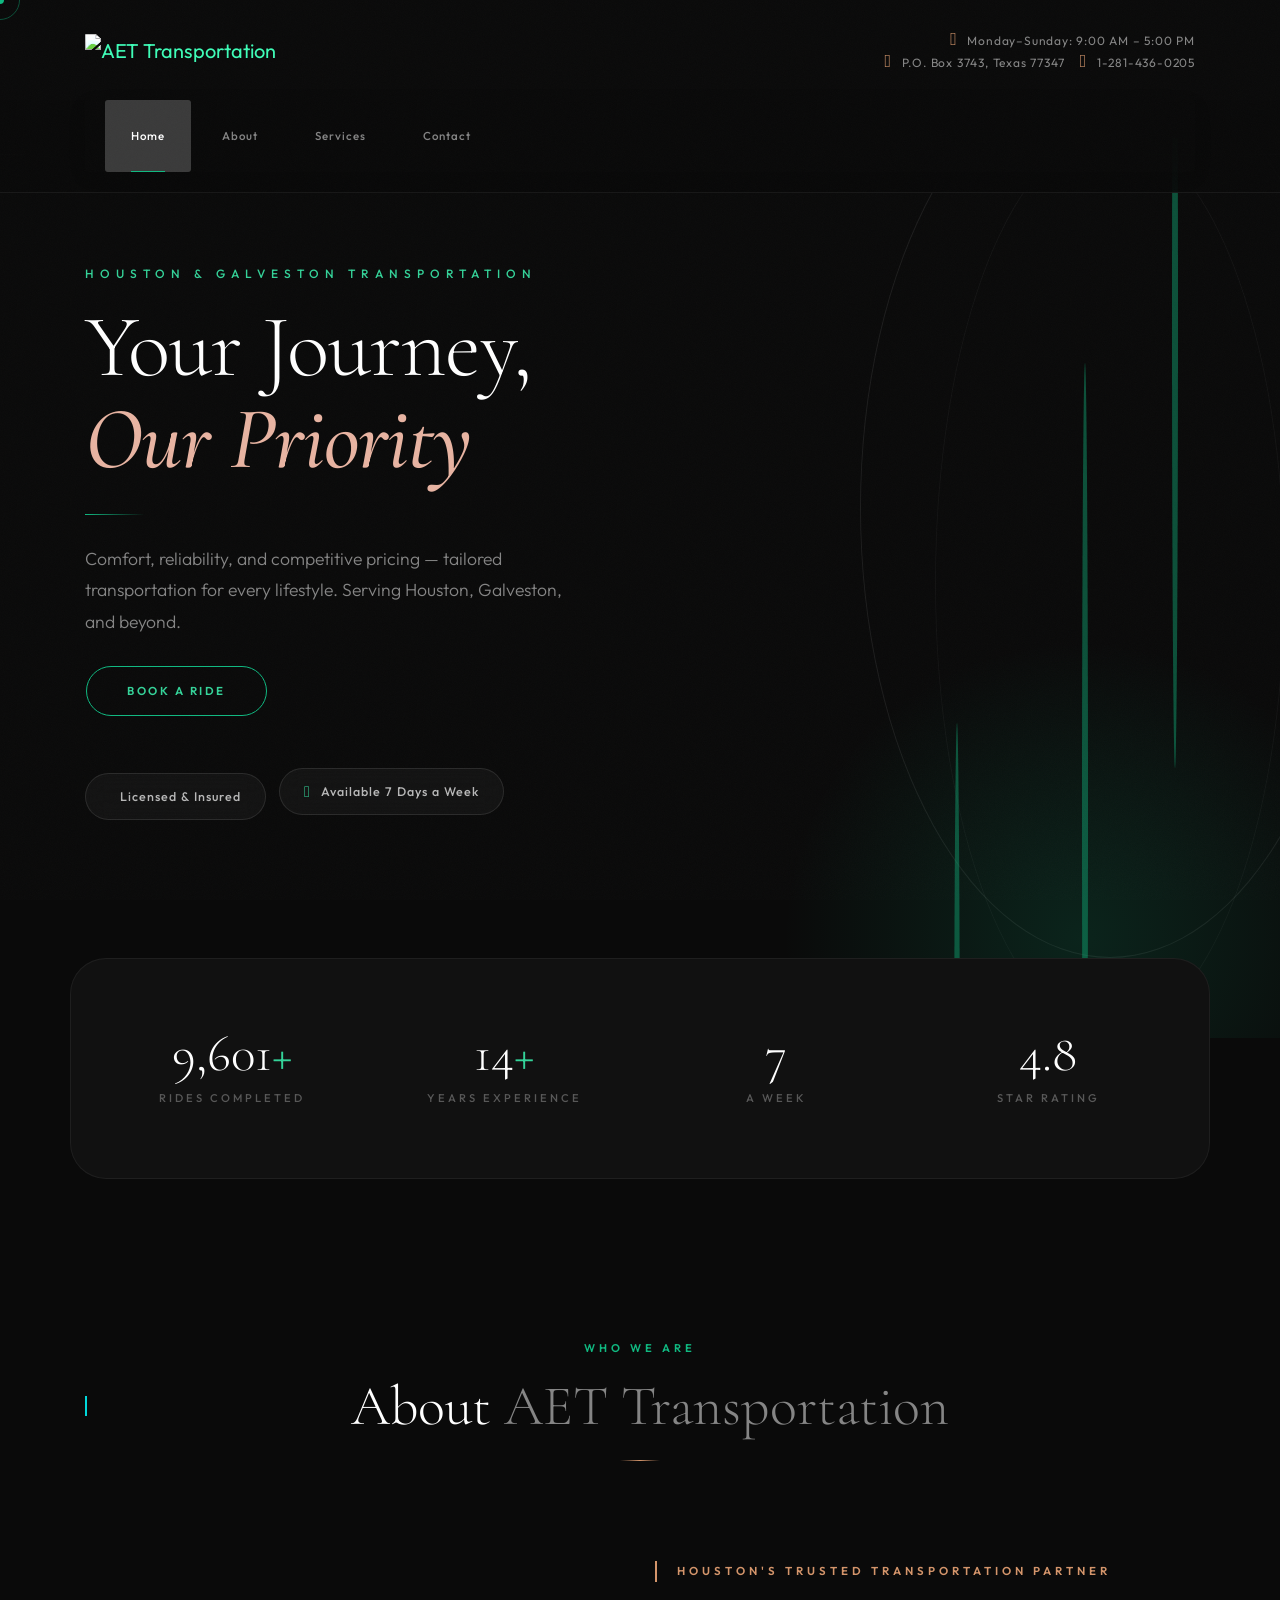
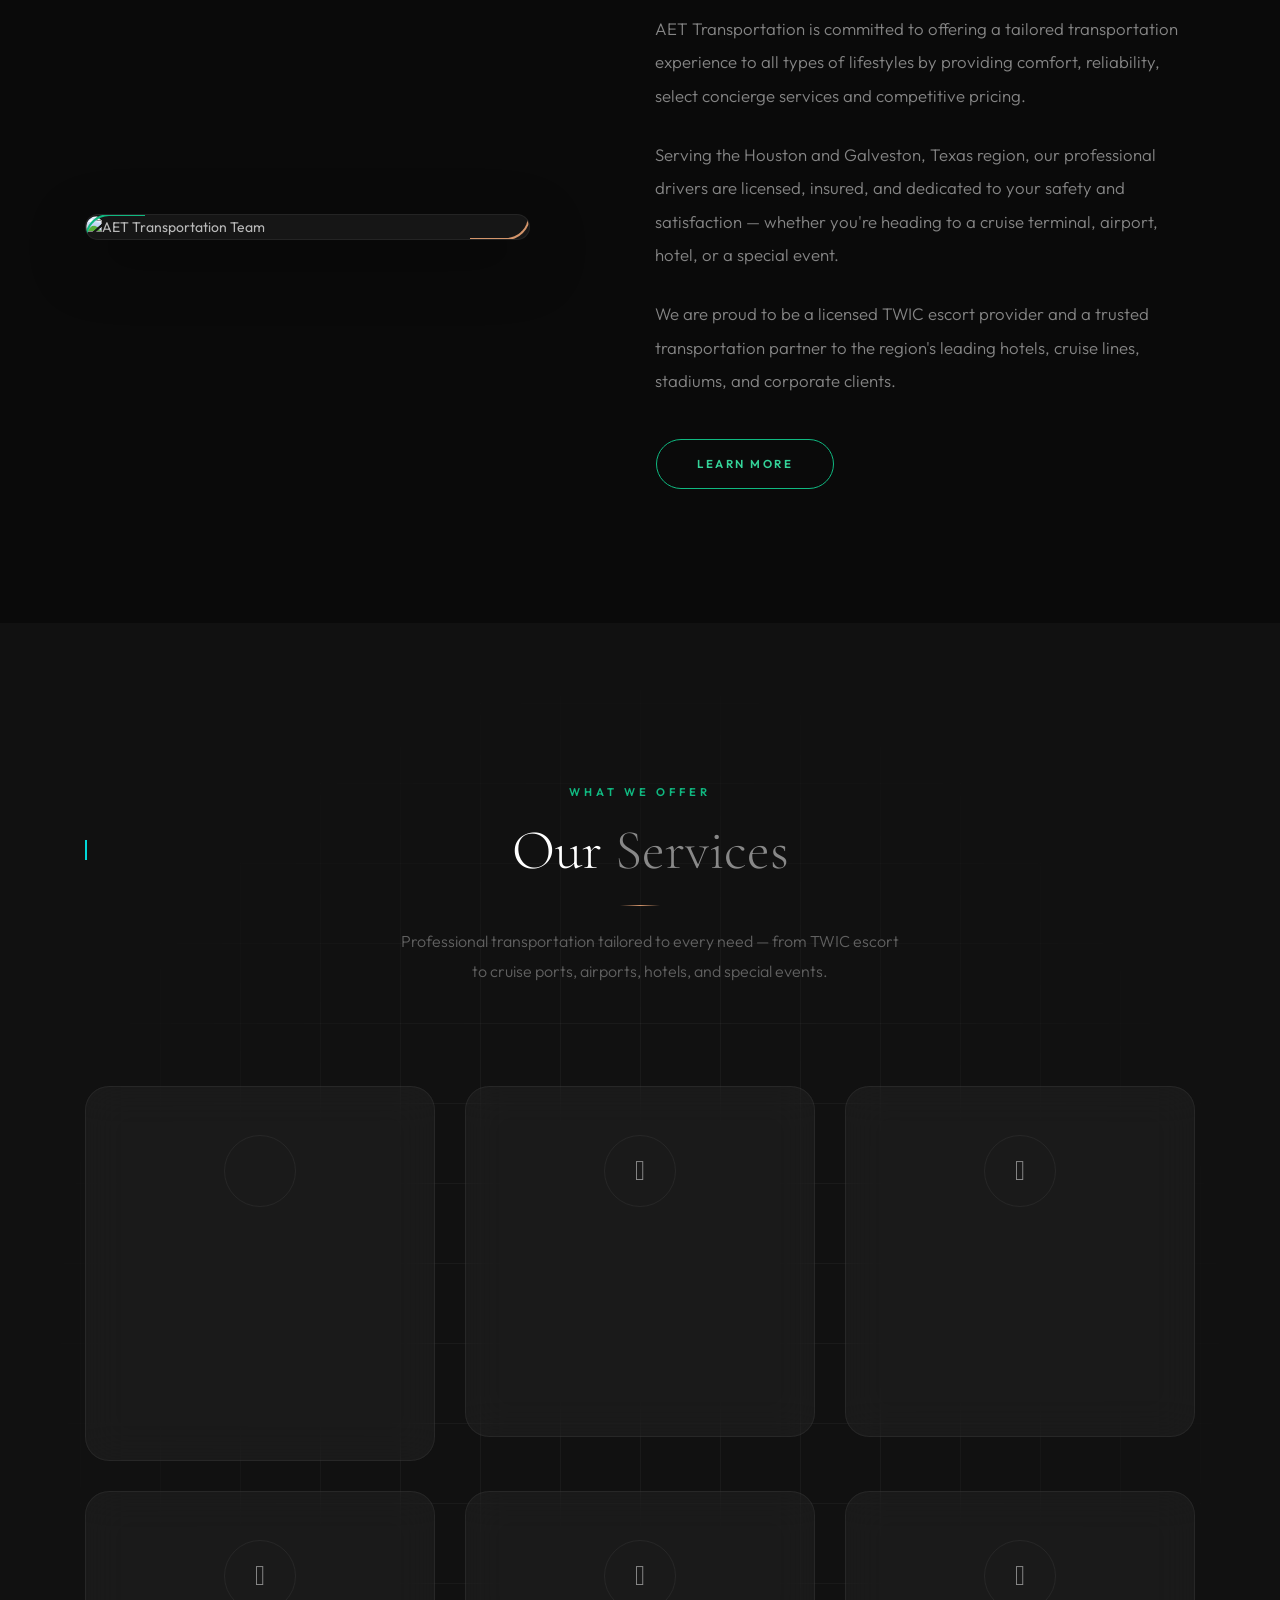
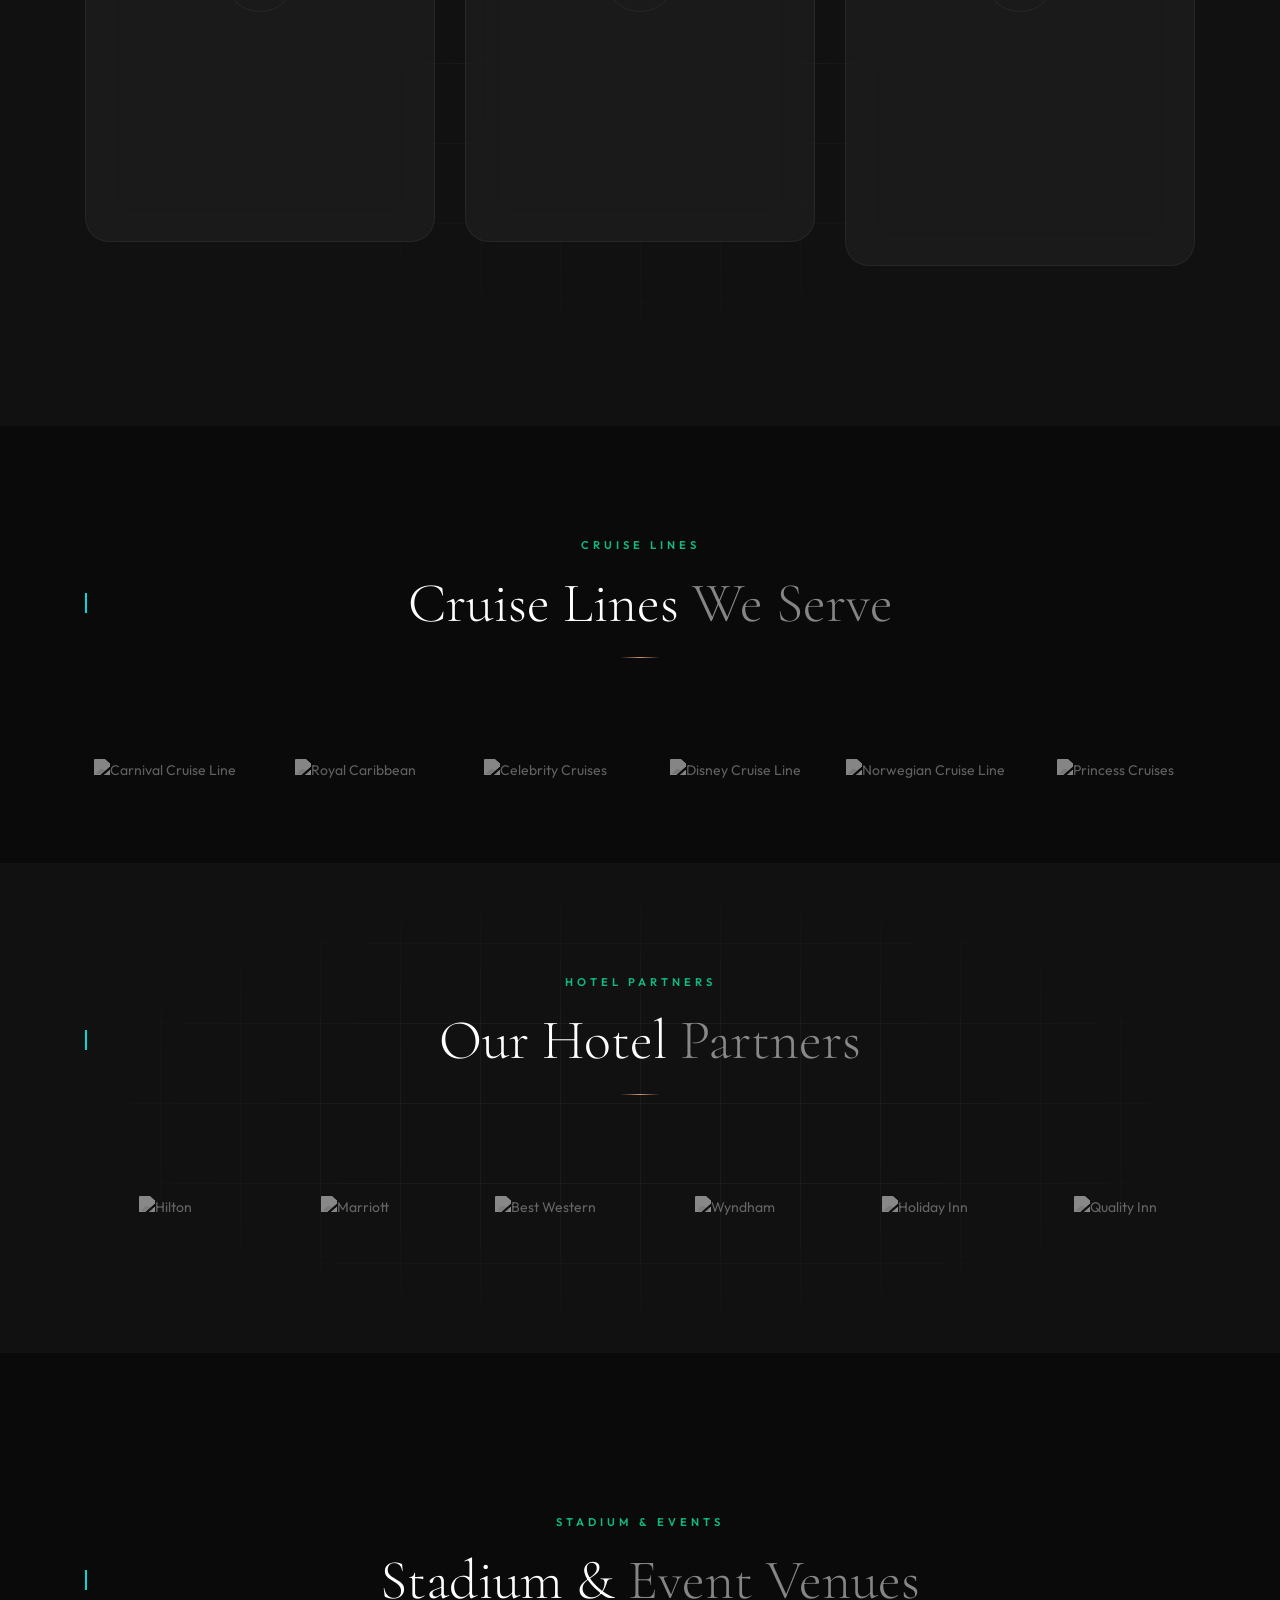
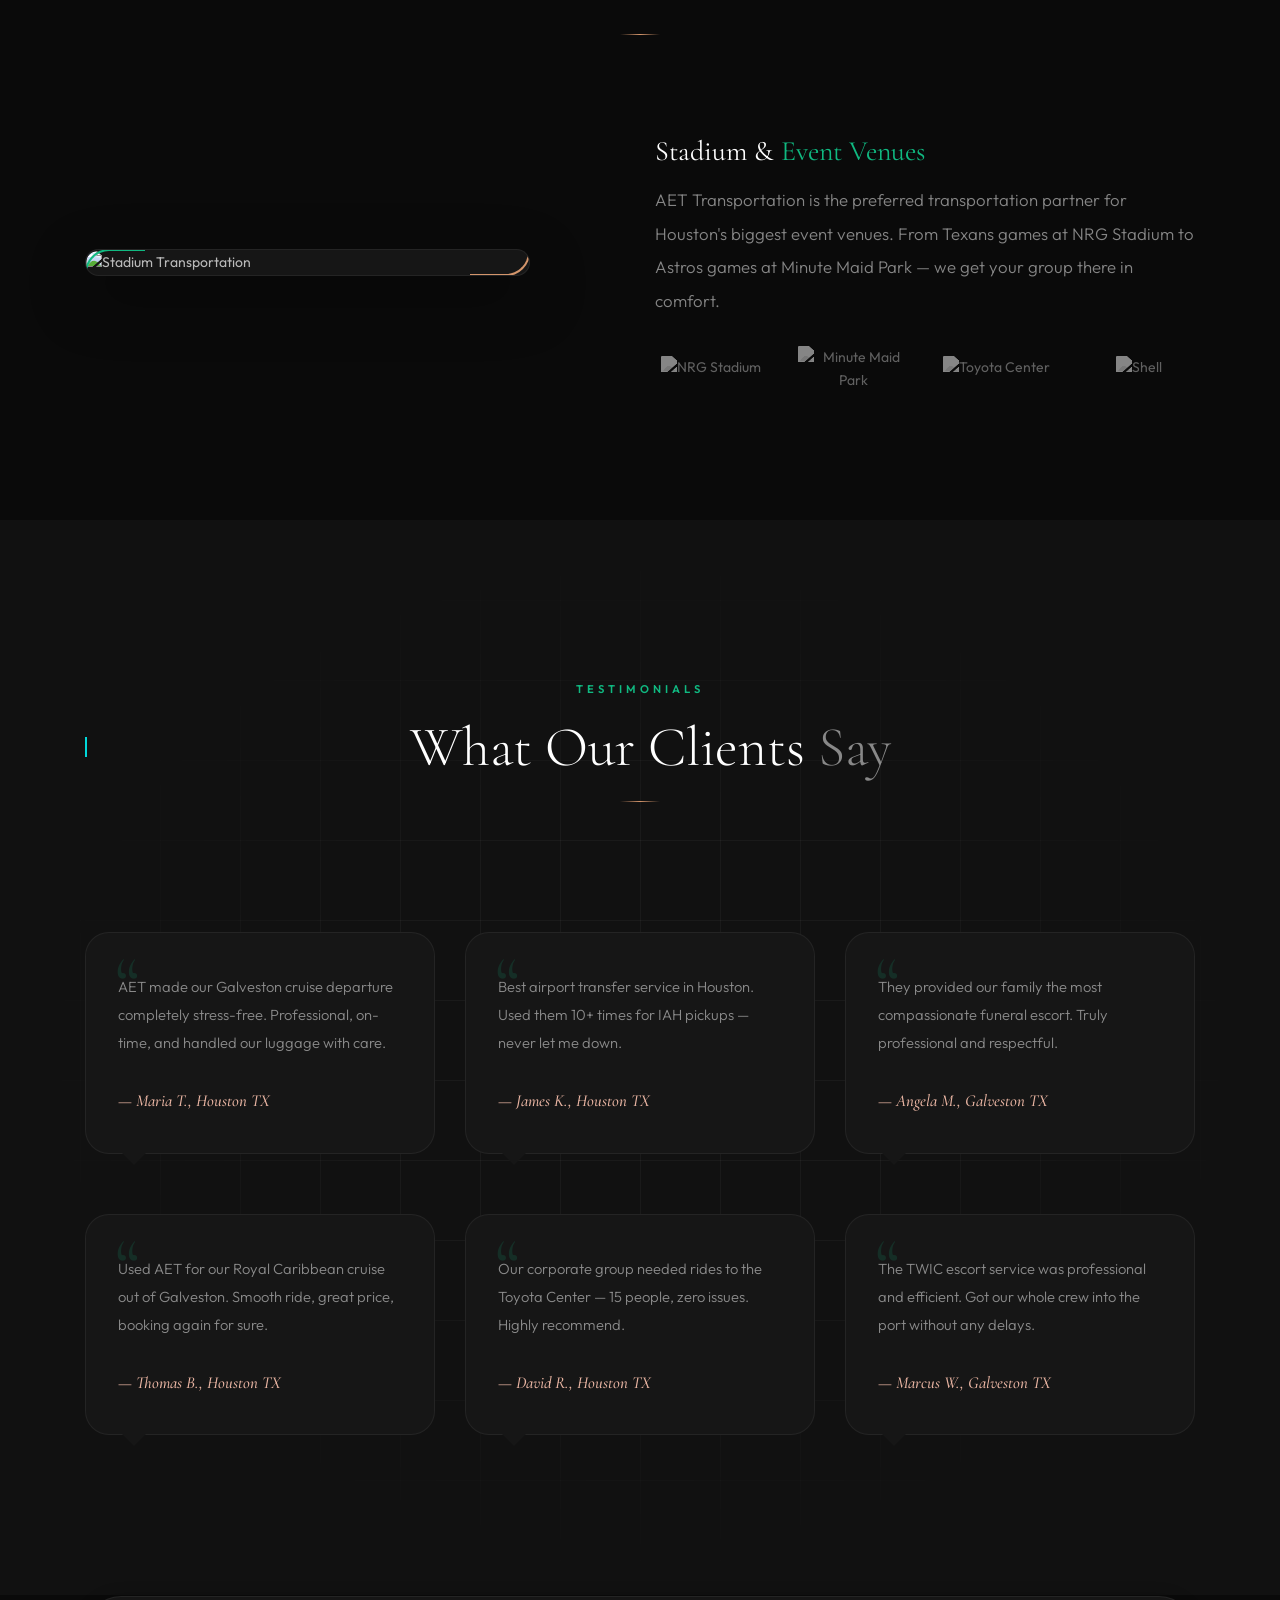
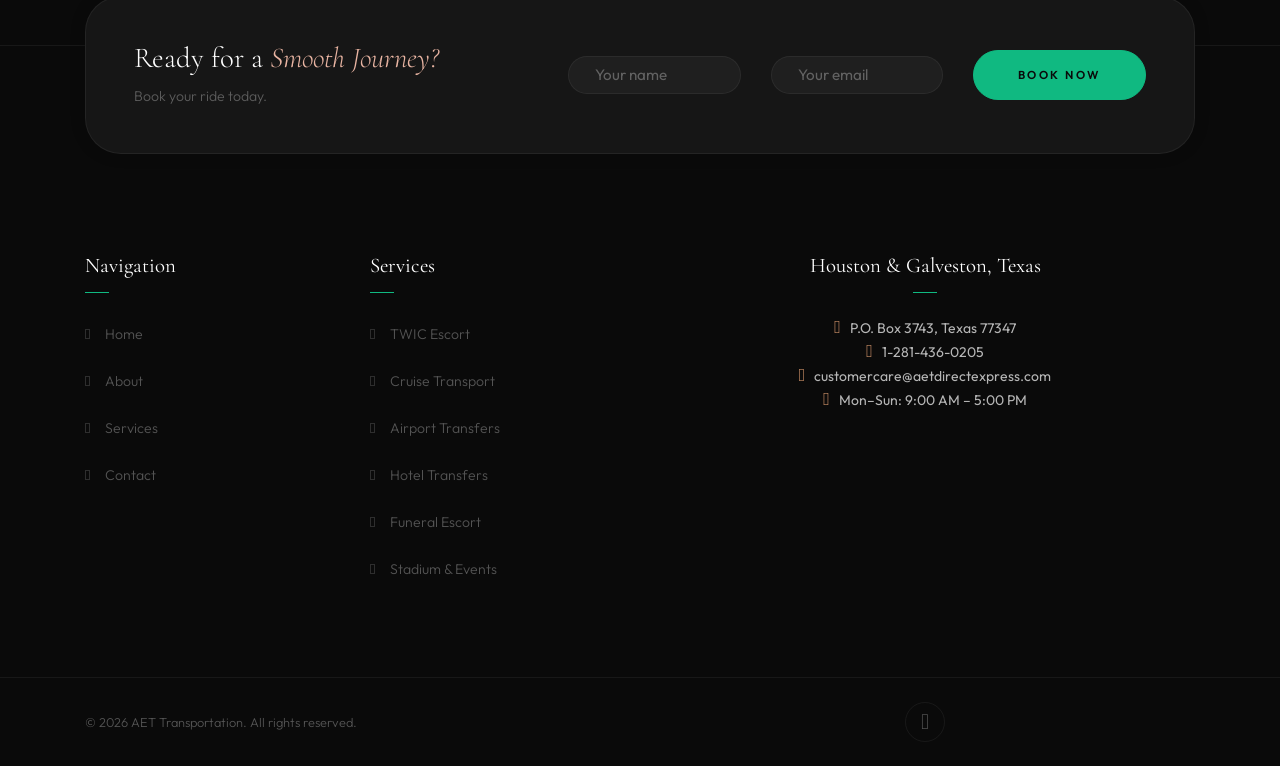
==== commit a4811b75: "Rebuild with real images and full content from live site - All 4 pages now hotlink images directly f" ====
--- a/index.html
+++ b/index.html
@@ -5,18 +5,20 @@
     <meta http-equiv="Content-Security-Policy" content="upgrade-insecure-requests">
     <meta name="viewport" content="width=device-width, initial-scale=1.0">
     <meta http-equiv="X-UA-Compatible" content="ie=edge">
-    <meta name="description" content="AET Transportation — Premium transportation services including TWIC escort, cruise port, airport transfers, and special events. Serving Houston and Galveston, Texas.">
-    <title>AET Transportation | Professional Transportation Services</title>
+    <meta name="description" content="AET Transportation — Committed to offering a tailored transportation experience providing comfort, reliability, select concierge services and competitive pricing. Serving Houston and Galveston, Texas.">
+    <title>AET Transportation | Houston &amp; Galveston Transportation</title>
     <link rel="icon" href="favicon.ico">
     <link rel="stylesheet" href="assets/plugins/bootstrap/css/bootstrap.min.css">
     <link rel="stylesheet" href="assets/plugins/aos/aos.min.css">
     <link rel="stylesheet" href="assets/css/main.css">
     <link rel="stylesheet" href="assets/css/redesign.css">
     <style>
-        .service-icon-zmdi { width:72px;height:72px;margin:0 auto 28px;display:flex;align-items:center;justify-content:center;border:1px solid var(--border);border-radius:50%;transition:all var(--t); }
-        .service-icon-zmdi .zmdi { font-size:28px;color:var(--white-50);transition:all var(--t); }
-        .service-box:hover .service-icon-zmdi { border-color:var(--emerald);background:var(--emerald-glow);box-shadow:0 0 30px var(--emerald-glow); }
-        .service-box:hover .service-icon-zmdi .zmdi { color:var(--emerald-light); }
+        .service-icon-zmdi{width:72px;height:72px;margin:0 auto 28px;display:flex;align-items:center;justify-content:center;border:1px solid var(--border);border-radius:50%;transition:all var(--t);}
+        .service-icon-zmdi .zmdi{font-size:28px;color:var(--white-50);transition:all var(--t);}
+        .service-box:hover .service-icon-zmdi{border-color:var(--emerald);background:var(--emerald-glow);box-shadow:0 0 30px var(--emerald-glow);}
+        .service-box:hover .service-icon-zmdi .zmdi{color:var(--emerald-light);}
+        .partner-logo{max-height:44px;opacity:.5;filter:brightness(2) grayscale(1);transition:all .4s;cursor:pointer;}
+        .partner-logo:hover{opacity:1;filter:brightness(1) grayscale(0);}
     </style>
 </head>
 <body>
@@ -24,7 +26,7 @@
 <div id="loading" class="page-loader-wrapper">
     <div class="loader">
         <div class="m-t-30"><img class="zmdi-hc-spin" src="assets/images/loader.svg" width="48" height="48" alt="Loading"></div>
-        <p>AET Express</p>
+        <p>AET Transportation</p>
     </div>
 </div>
 
@@ -36,12 +38,12 @@
                     <div class="row align-items-center">
                         <div class="col-lg-4 col-sm-5">
                             <div class="left">
-                                <a href="index.html" class="navbar-brand"><img src="assets/images/logo.png" alt="AET Express" style="max-height:52px;"></a>
+                                <a href="index.html" class="navbar-brand"><img src="https://www.aetdirectexpress.com/wp-content/uploads/2025/06/logo.png" alt="AET Transportation" style="max-height:52px;"></a>
                             </div>
                         </div>
                         <div class="col-lg-8 col-sm-7">
                             <div class="text-right d-none d-md-block">
-                                <p class="col-white m-b-0 p-t-5"><i class="zmdi zmdi-time"></i> Mon–Sun: 9am–5pm</p>
+                                <p class="col-white m-b-0 p-t-5"><i class="zmdi zmdi-time"></i> Monday–Sunday: 9:00 AM – 5:00 PM</p>
                                 <p class="col-white m-b-0"><i class="zmdi zmdi-pin"></i> P.O. Box 3743, Texas 77347 &nbsp;&nbsp; <i class="zmdi zmdi-phone"></i> 1-281-436-0205</p>
                             </div>
                         </div>
@@ -65,10 +67,6 @@
                             <li class="nav-item"><a class="nav-link" href="contact.html">Contact</a></li>
                         </ul>
                     </div>
-                    <div class="social float-md-right">
-                        <a href="#" aria-label="Facebook"><i class="zmdi zmdi-facebook"></i></a>
-                        <a href="#" aria-label="Instagram"><i class="zmdi zmdi-instagram"></i></a>
-                    </div>
                 </nav>
             </div>
         </div>
@@ -76,7 +74,7 @@
 
     <!-- ========== HERO ========== -->
     <section id="hero">
-        <div class="slider" style="background-image:url(assets/images/hero-cruise.jpg)">
+        <div class="slider" style="background-image:url(https://www.aetdirectexpress.com/wp-content/uploads/2025/02/top-view-of-a-large-cruise-liner-ship-with-swimmin-2023-11-27-05-08-44-utc-scaled.jpg)">
             <div class="hero-decoration hero-ring"></div>
             <div class="hero-decoration hero-ring-inner"></div>
             <div class="hero-decoration hero-dot hero-dot-1"></div>
@@ -85,16 +83,16 @@
 
             <div class="container">
                 <div class="slider_text" data-aos="fade-up" data-aos-duration="1200">
-                    <h3 class="title"><span>Premium Transportation</span>
+                    <h3 class="title"><span>Houston &amp; Galveston Transportation</span>
                         Your Journey,<br><strong>Our Priority</strong></h3>
                     <div class="hero-accent-line"></div>
-                    <p class="sub-title">A tailored transportation experience providing comfort, reliability, select concierge services and competitive pricing — serving Houston and Galveston, Texas.</p>
+                    <p class="sub-title">Comfort, reliability, and competitive pricing — tailored transportation for every lifestyle. Serving Houston, Galveston, and beyond.</p>
                     <div>
                         <a href="contact.html" class="btn btn-primary btn-round" style="margin-top: 28px;">Book a Ride</a>
                     </div>
                     <div style="margin-top: 32px;">
-                        <span class="hero-badge"><i class="zmdi zmdi-time"></i> 24/7 Booking Available</span>
-                        <span class="hero-badge"><i class="zmdi zmdi-star"></i> Licensed &amp; Insured</span>
+                        <span class="hero-badge"><i class="zmdi zmdi-security"></i> Licensed &amp; Insured</span>
+                        <span class="hero-badge"><i class="zmdi zmdi-time"></i> Available 7 Days a Week</span>
                     </div>
                 </div>
             </div>
@@ -108,7 +106,7 @@
                 <div class="col-6 col-md-3" data-aos="fade-up" data-aos-delay="0">
                     <div class="trust-item">
                         <div class="trust-number">10,000<span class="accent">+</span></div>
-                        <div class="trust-label">Happy Clients</div>
+                        <div class="trust-label">Rides Completed</div>
                     </div>
                 </div>
                 <div class="col-6 col-md-3" data-aos="fade-up" data-aos-delay="100">
@@ -119,8 +117,8 @@
                 </div>
                 <div class="col-6 col-md-3" data-aos="fade-up" data-aos-delay="200">
                     <div class="trust-item">
-                        <div class="trust-number">2</div>
-                        <div class="trust-label">Cities Served</div>
+                        <div class="trust-number">7 Days</div>
+                        <div class="trust-label">A Week</div>
                     </div>
                 </div>
                 <div class="col-6 col-md-3" data-aos="fade-up" data-aos-delay="300">
@@ -149,17 +147,18 @@
                 <div class="row align-items-center justify-content-between">
                     <div class="col-lg-5 col-md-5" data-aos="fade-up" data-aos-delay="100">
                         <div class="box-img box-shadow">
-                            <img src="assets/images/team1.jpg" alt="AET Express Team">
+                            <img src="https://www.aetdirectexpress.com/wp-content/uploads/2025/06/0-bc831e61-ad6c-4513-ad20-d9dae689e364-1080x600.jpg" alt="AET Transportation Team">
                         </div>
                     </div>
                     <div class="col-lg-6 col-md-7">
                         <div class="common-cnt" data-aos="fade-up" data-aos-delay="200">
                             <div class="section-top">
-                                <p>Houston &amp; Galveston's trusted transportation partner</p>
-                            </div>
-                            <p>AET Transportation is committed to offering a tailored transportation experience to all types of lifestyles by providing comfort, reliability, select concierge services and competitive pricing. Serving the Houston and Galveston, Texas region.</p>
-                            <p>Our professional drivers are licensed, insured, and trained to ensure your comfort and safety on every journey — whether it's a cruise departure, an airport transfer, or a special event.</p>
-                            <p><a href="about.html" class="btn btn-primary btn-simple btn-round" style="margin-top: 16px;">Meet Our Team</a></p>
+                                <p>Houston's trusted transportation partner</p>
+                            </div>
+                            <p>AET Transportation is committed to offering a tailored transportation experience to all types of lifestyles by providing comfort, reliability, select concierge services and competitive pricing.</p>
+                            <p>Serving the Houston and Galveston, Texas region, our professional drivers are licensed, insured, and dedicated to your safety and satisfaction — whether you're heading to a cruise terminal, airport, hotel, or a special event.</p>
+                            <p>We are proud to be a licensed TWIC escort provider and a trusted transportation partner to the region's leading hotels, cruise lines, stadiums, and corporate clients.</p>
+                            <p><a href="about.html" class="btn btn-primary btn-simple btn-round" style="margin-top: 16px;">Learn More</a></p>
                         </div>
                     </div>
                 </div>
@@ -174,17 +173,17 @@
                         <span class="section-subtitle">What We Offer</span>
                         <h2>Our <span>Services</span></h2>
                         <div class="section-divider"></div>
-                        <p class="section-desc">Professional transportation tailored to every need — from TWIC escort to cruise ports, airports, and special events.</p>
+                        <p class="section-desc">Professional transportation tailored to every need — from TWIC escort to cruise ports, airports, hotels, and special events.</p>
                     </div>
                 </div>
                 <div class="row">
                     <div class="col-md-4 col-sm-6" data-aos="fade-up" data-aos-delay="0">
                         <div class="service-box">
-                            <div class="service-icon-zmdi"><i class="zmdi zmdi-badge"></i></div>
+                            <div class="service-icon-zmdi"><i class="zmdi zmdi-security"></i></div>
                             <div class="service-cnt">
                                 <div class="service-name">TWIC Escort</div>
                                 <div class="service-dep">
-                                    <p>AET is authorized and licensed to provide TWIC escort services for easy access for contractors and personnel to secure port facilities.</p>
+                                    <p>Authorized and licensed TWIC escort services for contractors and personnel requiring secure port access.</p>
                                     <a href="services.html">Explore</a>
                                 </div>
                             </div>
@@ -196,7 +195,7 @@
                             <div class="service-cnt">
                                 <div class="service-name">Cruise Transport</div>
                                 <div class="service-dep">
-                                    <p>Transportation to and from Galveston cruise port. All major cruise lines served.</p>
+                                    <p>Premium transfers to and from Galveston cruise terminals. All major cruise lines served.</p>
                                     <a href="services.html">Explore</a>
                                 </div>
                             </div>
@@ -208,7 +207,7 @@
                             <div class="service-cnt">
                                 <div class="service-name">Airport Transfers</div>
                                 <div class="service-dep">
-                                    <p>Reliable door-to-door service to Houston area airports (IAH, Hobby). On-time, every time.</p>
+                                    <p>Reliable door-to-door service to Houston IAH and Hobby airports.</p>
                                     <a href="services.html">Explore</a>
                                 </div>
                             </div>
@@ -220,7 +219,7 @@
                             <div class="service-cnt">
                                 <div class="service-name">Hotel Transfers</div>
                                 <div class="service-dep">
-                                    <p>Transportation between hotels, cruise ports, and airports throughout the Houston and Galveston area.</p>
+                                    <p>Seamless transportation between hotels, airports, and cruise terminals.</p>
                                     <a href="services.html">Explore</a>
                                 </div>
                             </div>
@@ -228,11 +227,11 @@
                     </div>
                     <div class="col-md-4 col-sm-6" data-aos="fade-up" data-aos-delay="100">
                         <div class="service-box">
-                            <div class="service-icon-zmdi"><i class="zmdi zmdi-calendar"></i></div>
-                            <div class="service-cnt">
-                                <div class="service-name">Special Events</div>
-                                <div class="service-dep">
-                                    <p>Custom transportation for weddings, corporate events, and special occasions.</p>
+                            <div class="service-icon-zmdi"><i class="zmdi zmdi-flower"></i></div>
+                            <div class="service-cnt">
+                                <div class="service-name">Funeral Escort</div>
+                                <div class="service-dep">
+                                    <p>Compassionate, dignified escort services for funeral processions.</p>
                                     <a href="services.html">Explore</a>
                                 </div>
                             </div>
@@ -240,11 +239,11 @@
                     </div>
                     <div class="col-md-4 col-sm-6" data-aos="fade-up" data-aos-delay="200">
                         <div class="service-box">
-                            <div class="service-icon-zmdi"><i class="zmdi zmdi-car"></i></div>
-                            <div class="service-cnt">
-                                <div class="service-name">General Transportation</div>
-                                <div class="service-dep">
-                                    <p>Whether a hotel, a cruise, an airport or a special event, we can simplify your solution.</p>
+                            <div class="service-icon-zmdi"><i class="zmdi zmdi-flag"></i></div>
+                            <div class="service-cnt">
+                                <div class="service-name">Stadium &amp; Events</div>
+                                <div class="service-dep">
+                                    <p>Group and private transportation to Houston's premier stadiums and event venues.</p>
                                     <a href="services.html">Explore</a>
                                 </div>
                             </div>
@@ -257,54 +256,120 @@
         <!-- Cruise Partners -->
         <div class="about-us-section" style="padding:80px 0 !important;">
             <div class="container">
-                <div class="section-title col-12" data-aos="fade-up">
-                    <span class="section-subtitle">Trusted Partners</span>
-                    <h2>Galveston Cruise <span>Lines We Serve</span></h2>
-                    <div class="section-divider"></div>
+                <div class="row">
+                    <div class="section-title col-12" data-aos="fade-up">
+                        <span class="section-subtitle">Cruise Lines</span>
+                        <h2>Cruise Lines <span>We Serve</span></h2>
+                        <div class="section-divider"></div>
+                    </div>
                 </div>
                 <div class="row justify-content-center align-items-center" style="gap:20px 0;">
                     <div class="col-6 col-md-2 text-center" data-aos="fade-up" data-aos-delay="0">
-                        <img src="assets/images/carnival.png" alt="Carnival Cruise Line"
-                             style="max-height:50px;width:auto;opacity:.6;filter:brightness(2) grayscale(1);transition:all .4s;"
-                             onmouseover="this.style.opacity='1';this.style.filter='brightness(1) grayscale(0)';"
-                             onmouseout="this.style.opacity='.6';this.style.filter='brightness(2) grayscale(1)';">
+                        <img src="https://www.aetdirectexpress.com/wp-content/uploads/2025/02/carnival-1.png" alt="Carnival Cruise Line" class="partner-logo">
                     </div>
                     <div class="col-6 col-md-2 text-center" data-aos="fade-up" data-aos-delay="60">
-                        <img src="assets/images/royal-caribbean.png" alt="Royal Caribbean"
-                             style="max-height:50px;width:auto;opacity:.6;filter:brightness(2) grayscale(1);transition:all .4s;"
-                             onmouseover="this.style.opacity='1';this.style.filter='brightness(1) grayscale(0)';"
-                             onmouseout="this.style.opacity='.6';this.style.filter='brightness(2) grayscale(1)';">
+                        <img src="https://www.aetdirectexpress.com/wp-content/uploads/2025/02/royal-caribbean-1.png" alt="Royal Caribbean" class="partner-logo">
                     </div>
                     <div class="col-6 col-md-2 text-center" data-aos="fade-up" data-aos-delay="120">
-                        <img src="assets/images/celebrity.png" alt="Celebrity Cruises"
-                             style="max-height:50px;width:auto;opacity:.6;filter:brightness(2) grayscale(1);transition:all .4s;"
-                             onmouseover="this.style.opacity='1';this.style.filter='brightness(1) grayscale(0)';"
-                             onmouseout="this.style.opacity='.6';this.style.filter='brightness(2) grayscale(1)';">
+                        <img src="https://www.aetdirectexpress.com/wp-content/uploads/2025/02/celebrity.png" alt="Celebrity Cruises" class="partner-logo">
                     </div>
                     <div class="col-6 col-md-2 text-center" data-aos="fade-up" data-aos-delay="180">
-                        <img src="assets/images/disney.png" alt="Disney Cruise Line"
-                             style="max-height:50px;width:auto;opacity:.6;filter:brightness(2) grayscale(1);transition:all .4s;"
-                             onmouseover="this.style.opacity='1';this.style.filter='brightness(1) grayscale(0)';"
-                             onmouseout="this.style.opacity='.6';this.style.filter='brightness(2) grayscale(1)';">
+                        <img src="https://www.aetdirectexpress.com/wp-content/uploads/2025/02/disney-1.png" alt="Disney Cruise Line" class="partner-logo">
                     </div>
                     <div class="col-6 col-md-2 text-center" data-aos="fade-up" data-aos-delay="240">
-                        <img src="assets/images/norwegian.png" alt="Norwegian Cruise Line"
-                             style="max-height:50px;width:auto;opacity:.6;filter:brightness(2) grayscale(1);transition:all .4s;"
-                             onmouseover="this.style.opacity='1';this.style.filter='brightness(1) grayscale(0)';"
-                             onmouseout="this.style.opacity='.6';this.style.filter='brightness(2) grayscale(1)';">
+                        <img src="https://www.aetdirectexpress.com/wp-content/uploads/2025/02/norwegian.png" alt="Norwegian Cruise Line" class="partner-logo">
                     </div>
                     <div class="col-6 col-md-2 text-center" data-aos="fade-up" data-aos-delay="300">
-                        <img src="assets/images/princess.png" alt="Princess Cruises"
-                             style="max-height:50px;width:auto;opacity:.6;filter:brightness(2) grayscale(1);transition:all .4s;"
-                             onmouseover="this.style.opacity='1';this.style.filter='brightness(1) grayscale(0)';"
-                             onmouseout="this.style.opacity='.6';this.style.filter='brightness(2) grayscale(1)';">
+                        <img src="https://www.aetdirectexpress.com/wp-content/uploads/2025/02/princess.png" alt="Princess Cruises" class="partner-logo">
+                    </div>
+                </div>
+            </div>
+        </div>
+
+        <!-- Hotel Partners -->
+        <div class="our-best-service xl-slategray" style="padding:80px 0 !important;">
+            <div class="container">
+                <div class="row">
+                    <div class="section-title col-12" data-aos="fade-up">
+                        <span class="section-subtitle">Hotel Partners</span>
+                        <h2>Our Hotel <span>Partners</span></h2>
+                        <div class="section-divider"></div>
+                    </div>
+                </div>
+                <div class="row justify-content-center align-items-center" style="gap:28px 0;">
+                    <div class="col-6 col-md-2 col-sm-4 text-center" data-aos="fade-up" data-aos-delay="0">
+                        <img src="https://www.aetdirectexpress.com/wp-content/uploads/2025/06/Hilton1.png" alt="Hilton" class="partner-logo">
+                    </div>
+                    <div class="col-6 col-md-2 col-sm-4 text-center" data-aos="fade-up" data-aos-delay="50">
+                        <img src="https://www.aetdirectexpress.com/wp-content/uploads/2025/06/Residence-Inn-by-Marriott1.png" alt="Marriott" class="partner-logo">
+                    </div>
+                    <div class="col-6 col-md-2 col-sm-4 text-center" data-aos="fade-up" data-aos-delay="100">
+                        <img src="https://www.aetdirectexpress.com/wp-content/uploads/2025/06/best-western-hotels-resorts-logo-10231.png" alt="Best Western" class="partner-logo">
+                    </div>
+                    <div class="col-6 col-md-2 col-sm-4 text-center" data-aos="fade-up" data-aos-delay="150">
+                        <img src="https://www.aetdirectexpress.com/wp-content/uploads/2025/06/wyndham-hotels-logo-color1.png" alt="Wyndham" class="partner-logo">
+                    </div>
+                    <div class="col-6 col-md-2 col-sm-4 text-center" data-aos="fade-up" data-aos-delay="200">
+                        <img src="https://www.aetdirectexpress.com/wp-content/uploads/2025/06/Holiday-Inn1.png" alt="Holiday Inn" class="partner-logo">
+                    </div>
+                    <div class="col-6 col-md-2 col-sm-4 text-center" data-aos="fade-up" data-aos-delay="250">
+                        <img src="https://www.aetdirectexpress.com/wp-content/uploads/2025/06/cropped-Quality-Inn-Suites_Vertical_w-Endorsement_CMYK-147w.png" alt="Quality Inn" class="partner-logo">
+                    </div>
+                    <div class="col-6 col-md-2 col-sm-4 text-center" data-aos="fade-up" data-aos-delay="300">
+                        <img src="https://www.aetdirectexpress.com/wp-content/uploads/2025/06/Comfort-Inn-Suites-Beachfront.png" alt="Comfort Inn" class="partner-logo">
+                    </div>
+                    <div class="col-6 col-md-2 col-sm-4 text-center" data-aos="fade-up" data-aos-delay="350">
+                        <img src="https://www.aetdirectexpress.com/wp-content/uploads/2025/06/The-San-Luis-Resort-Spa-Conference-Center.png" alt="San Luis Resort" class="partner-logo">
+                    </div>
+                    <div class="col-6 col-md-2 col-sm-4 text-center" data-aos="fade-up" data-aos-delay="400">
+                        <img src="https://www.aetdirectexpress.com/wp-content/uploads/2025/06/tremont-house-logo.png" alt="Tremont House" class="partner-logo">
+                    </div>
+                </div>
+            </div>
+        </div>
+
+        <!-- Stadium & Events -->
+        <div class="about-us-section">
+            <div class="container">
+                <div class="row">
+                    <div class="section-title col-12" data-aos="fade-up">
+                        <span class="section-subtitle">Stadium &amp; Events</span>
+                        <h2>Stadium &amp; <span>Event Venues</span></h2>
+                        <div class="section-divider"></div>
+                    </div>
+                </div>
+                <div class="row align-items-center justify-content-between">
+                    <div class="col-lg-5 col-md-5" data-aos="fade-up" data-aos-delay="100">
+                        <div class="box-img box-shadow">
+                            <img src="https://www.aetdirectexpress.com/wp-content/uploads/2025/06/stadium-top.jpg" alt="Stadium Transportation">
+                        </div>
+                    </div>
+                    <div class="col-lg-6 col-md-7" data-aos="fade-up" data-aos-delay="200">
+                        <div class="common-cnt">
+                            <h3 style="font-family:var(--font-display);color:var(--white);font-weight:400;margin-bottom:16px;">Stadium &amp; <span style="color:var(--emerald);">Event Venues</span></h3>
+                            <p>AET Transportation is the preferred transportation partner for Houston's biggest event venues. From Texans games at NRG Stadium to Astros games at Minute Maid Park — we get your group there in comfort.</p>
+                            <div class="row justify-content-start align-items-center" style="gap:20px 0;margin-top:28px;">
+                                <div class="col-6 col-md-3 text-center">
+                                    <img src="https://www.aetdirectexpress.com/wp-content/uploads/2025/06/nrg-logo-white1.png" alt="NRG Stadium" class="partner-logo">
+                                </div>
+                                <div class="col-6 col-md-3 text-center">
+                                    <img src="https://www.aetdirectexpress.com/wp-content/uploads/2025/06/minute-maid-park1.png" alt="Minute Maid Park" class="partner-logo">
+                                </div>
+                                <div class="col-6 col-md-3 text-center">
+                                    <img src="https://www.aetdirectexpress.com/wp-content/uploads/2025/06/Toyota2.png" alt="Toyota Center" class="partner-logo">
+                                </div>
+                                <div class="col-6 col-md-3 text-center">
+                                    <img src="https://www.aetdirectexpress.com/wp-content/uploads/2025/06/shell1.png" alt="Shell" class="partner-logo">
+                                </div>
+                            </div>
+                        </div>
                     </div>
                 </div>
             </div>
         </div>
 
         <!-- Testimonials -->
-        <div class="about-us-section">
+        <div class="our-best-service xl-slategray section-65-100">
             <div class="container">
                 <div class="row">
                     <div class="section-title col-12" data-aos="fade-up">
@@ -316,34 +381,34 @@
                 <div class="row">
                     <div class="col-lg-4 col-md-6" data-aos="fade-up" data-aos-delay="0">
                         <div class="testimonials-content">
-                            <p class="testimonial-text">AET Transportation made our Galveston cruise departure completely stress-free. They were on time, professional, and our luggage was handled with care.<br><br><strong>— Maria T., Houston</strong></p>
+                            <p class="testimonial-text">AET made our Galveston cruise departure completely stress-free. Professional, on-time, and handled our luggage with care.<br><br><strong>— Maria T., Houston TX</strong></p>
                         </div>
                     </div>
                     <div class="col-lg-4 col-md-6" data-aos="fade-up" data-aos-delay="100">
                         <div class="testimonials-content">
-                            <p class="testimonial-text">Best airport transfer service in the Houston area. I've used them for both IAH and Hobby and they've never let me down.<br><br><strong>— James K., Galveston</strong></p>
+                            <p class="testimonial-text">Best airport transfer service in Houston. Used them 10+ times for IAH pickups — never let me down.<br><br><strong>— James K., Houston TX</strong></p>
                         </div>
                     </div>
                     <div class="col-lg-4 col-md-6" data-aos="fade-up" data-aos-delay="200">
                         <div class="testimonials-content">
-                            <p class="testimonial-text">They arranged TWIC escort for our entire crew at the port facility. Efficient, professional, and exactly what we needed.<br><br><strong>— Angela M., Houston</strong></p>
+                            <p class="testimonial-text">They provided our family the most compassionate funeral escort. Truly professional and respectful.<br><br><strong>— Angela M., Galveston TX</strong></p>
                         </div>
                     </div>
                 </div>
                 <div class="row">
                     <div class="col-lg-4 col-md-6" data-aos="fade-up" data-aos-delay="0">
                         <div class="testimonials-content">
-                            <p class="testimonial-text">Booked AET for our corporate event in Houston — multiple vehicles, no issues. Highly recommend for group transport.<br><br><strong>— David R., Houston</strong></p>
+                            <p class="testimonial-text">Used AET for our Royal Caribbean cruise out of Galveston. Smooth ride, great price, booking again for sure.<br><br><strong>— Thomas B., Houston TX</strong></p>
                         </div>
                     </div>
                     <div class="col-lg-4 col-md-6" data-aos="fade-up" data-aos-delay="100">
                         <div class="testimonials-content">
-                            <p class="testimonial-text">We needed hotel transfers between Galveston and the cruise terminal. AET handled everything seamlessly. Amazing service.<br><br><strong>— Sarah L., Galveston</strong></p>
+                            <p class="testimonial-text">Our corporate group needed rides to the Toyota Center — 15 people, zero issues. Highly recommend.<br><br><strong>— David R., Houston TX</strong></p>
                         </div>
                     </div>
                     <div class="col-lg-4 col-md-6" data-aos="fade-up" data-aos-delay="200">
                         <div class="testimonials-content">
-                            <p class="testimonial-text">Used AET Transportation for our Royal Caribbean cruise out of Galveston. Smooth ride, great price, will definitely book again.<br><br><strong>— Thomas B., Houston</strong></p>
+                            <p class="testimonial-text">The TWIC escort service was professional and efficient. Got our whole crew into the port without any delays.<br><br><strong>— Marcus W., Galveston TX</strong></p>
                         </div>
                     </div>
                 </div>
@@ -395,7 +460,9 @@
                             <li><a href="services.html">TWIC Escort</a></li>
                             <li><a href="services.html">Cruise Transport</a></li>
                             <li><a href="services.html">Airport Transfers</a></li>
-                            <li><a href="services.html">Special Events</a></li>
+                            <li><a href="services.html">Hotel Transfers</a></li>
+                            <li><a href="services.html">Funeral Escort</a></li>
+                            <li><a href="services.html">Stadium &amp; Events</a></li>
                         </ul>
                     </div>
                 </div>
@@ -404,7 +471,8 @@
                         <h5 class="title">Houston &amp; Galveston, Texas</h5>
                         <i class="zmdi zmdi-pin"></i> P.O. Box 3743, Texas 77347<br>
                         <i class="zmdi zmdi-phone"></i> 1-281-436-0205<br>
-                        <i class="zmdi zmdi-time"></i> Mon–Sun: 9am–5pm
+                        <i class="zmdi zmdi-email"></i> customercare@aetdirectexpress.com<br>
+                        <i class="zmdi zmdi-time"></i> Mon–Sun: 9:00 AM – 5:00 PM
                     </div>
                 </div>
             </div>
@@ -412,14 +480,9 @@
         <div class="copyright">
             <div class="container">
                 <div class="row align-items-center">
-                    <div class="col-lg-6 col-md-6"><small>&copy; 2026 AET Transportation. All rights reserved.</small></div>
+                    <div class="col-lg-8 col-md-8"><small>&copy; 2026 AET Transportation. All rights reserved.</small></div>
                     <div class="col-lg-2 col-md-2 text-center"><div class="up"><a href="#header"><i class="zmdi zmdi-caret-up-circle"></i></a></div></div>
-                    <div class="col-lg-4 col-md-4">
-                        <div class="social float-md-right">
-                            <a href="#"><i class="zmdi zmdi-facebook"></i></a>
-                            <a href="#"><i class="zmdi zmdi-instagram"></i></a>
-                        </div>
-                    </div>
+                    <div class="col-lg-2 col-md-2"></div>
                 </div>
             </div>
         </div>
@@ -428,6 +491,7 @@
 
 <script src="assets/bundles/libscripts.bundle.js"></script>
 <script src="assets/js/app.js"></script>
+<script src="assets/js/countto.js"></script>
 <script src="assets/js/premium.js"></script>
 </body>
 </html>
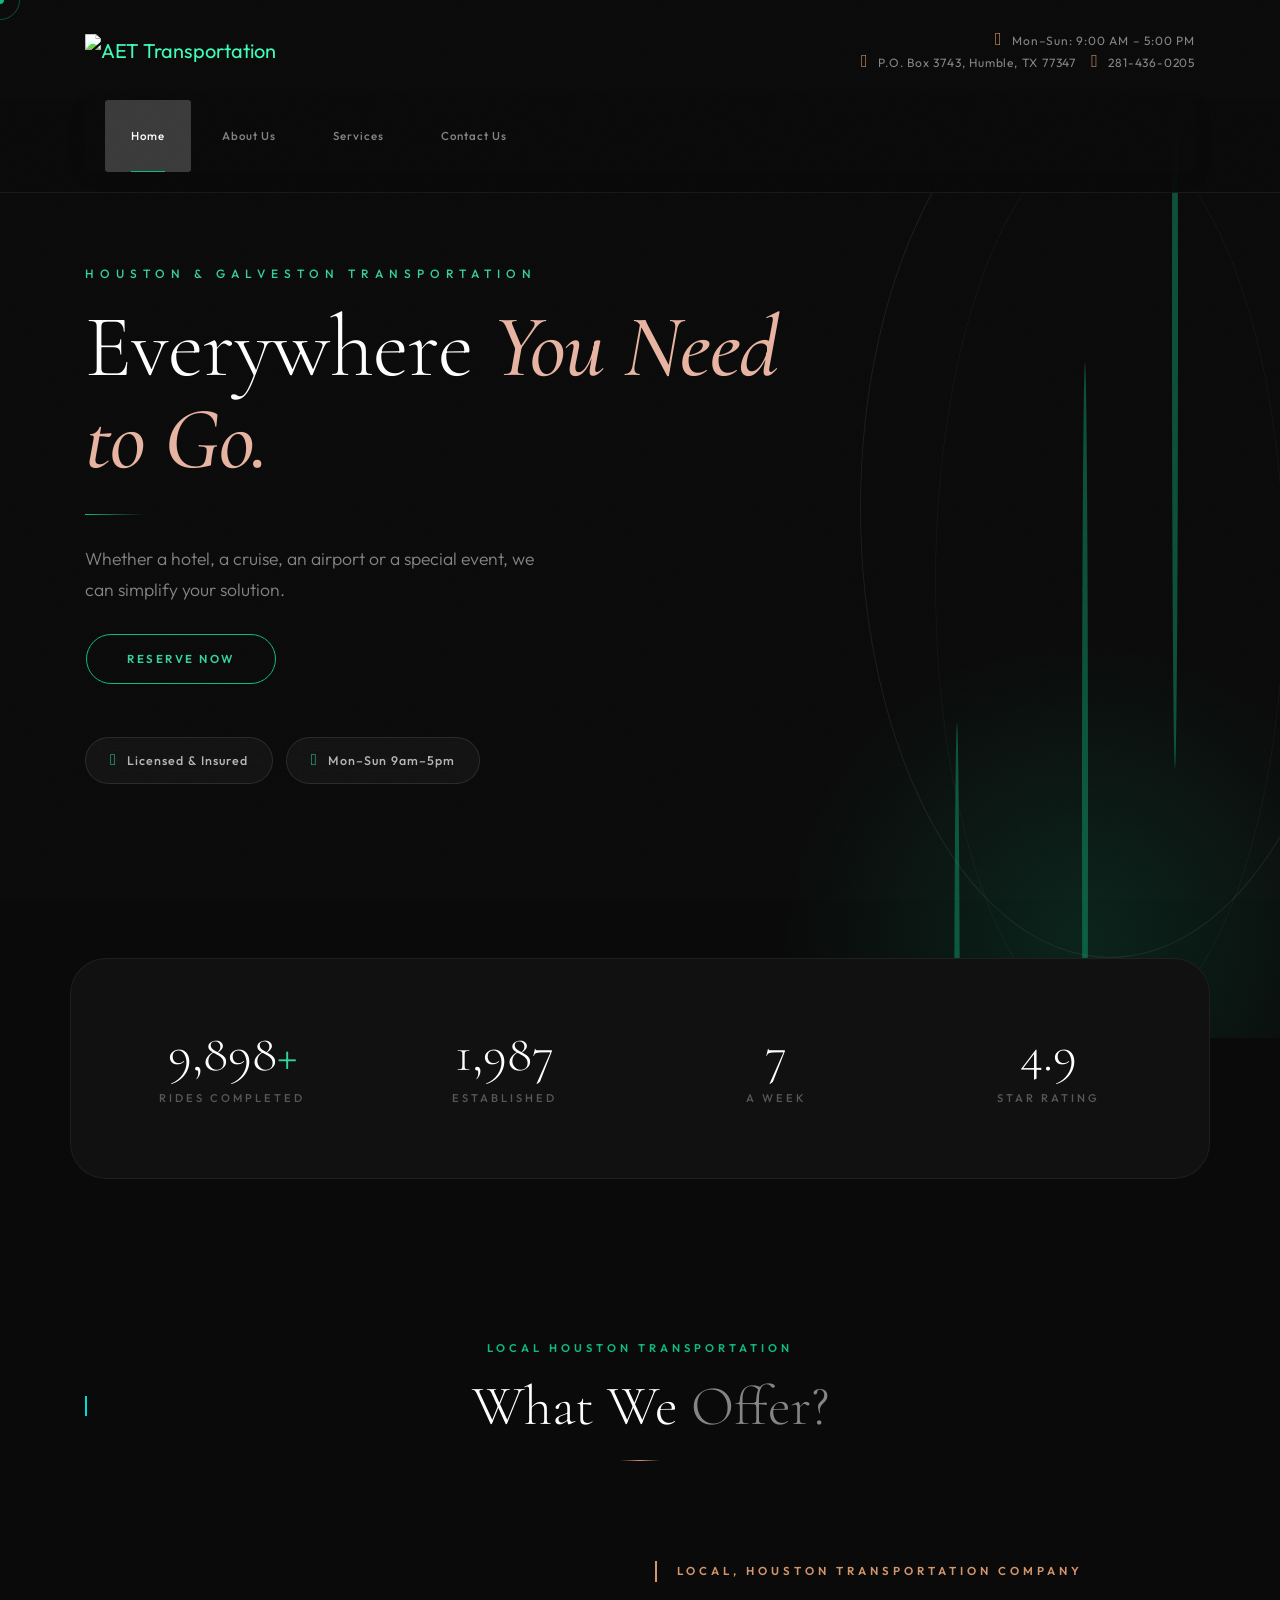
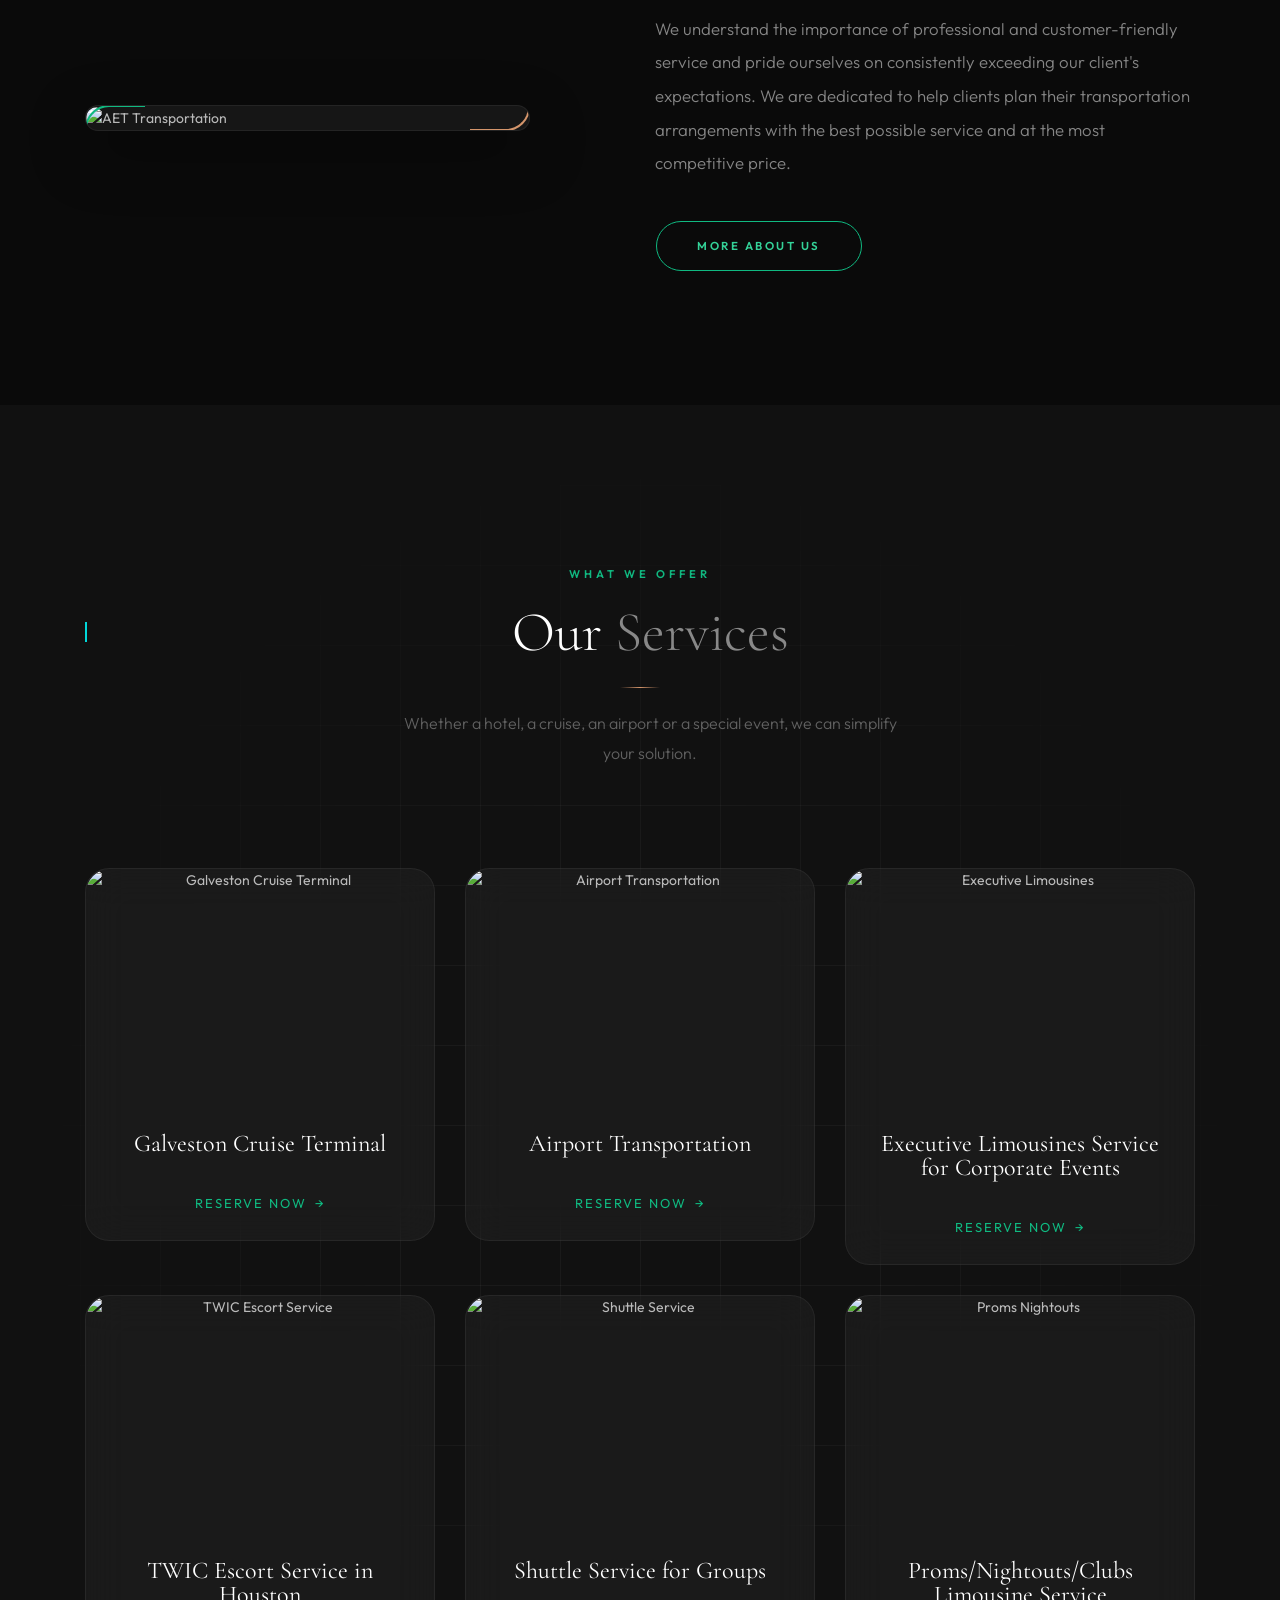
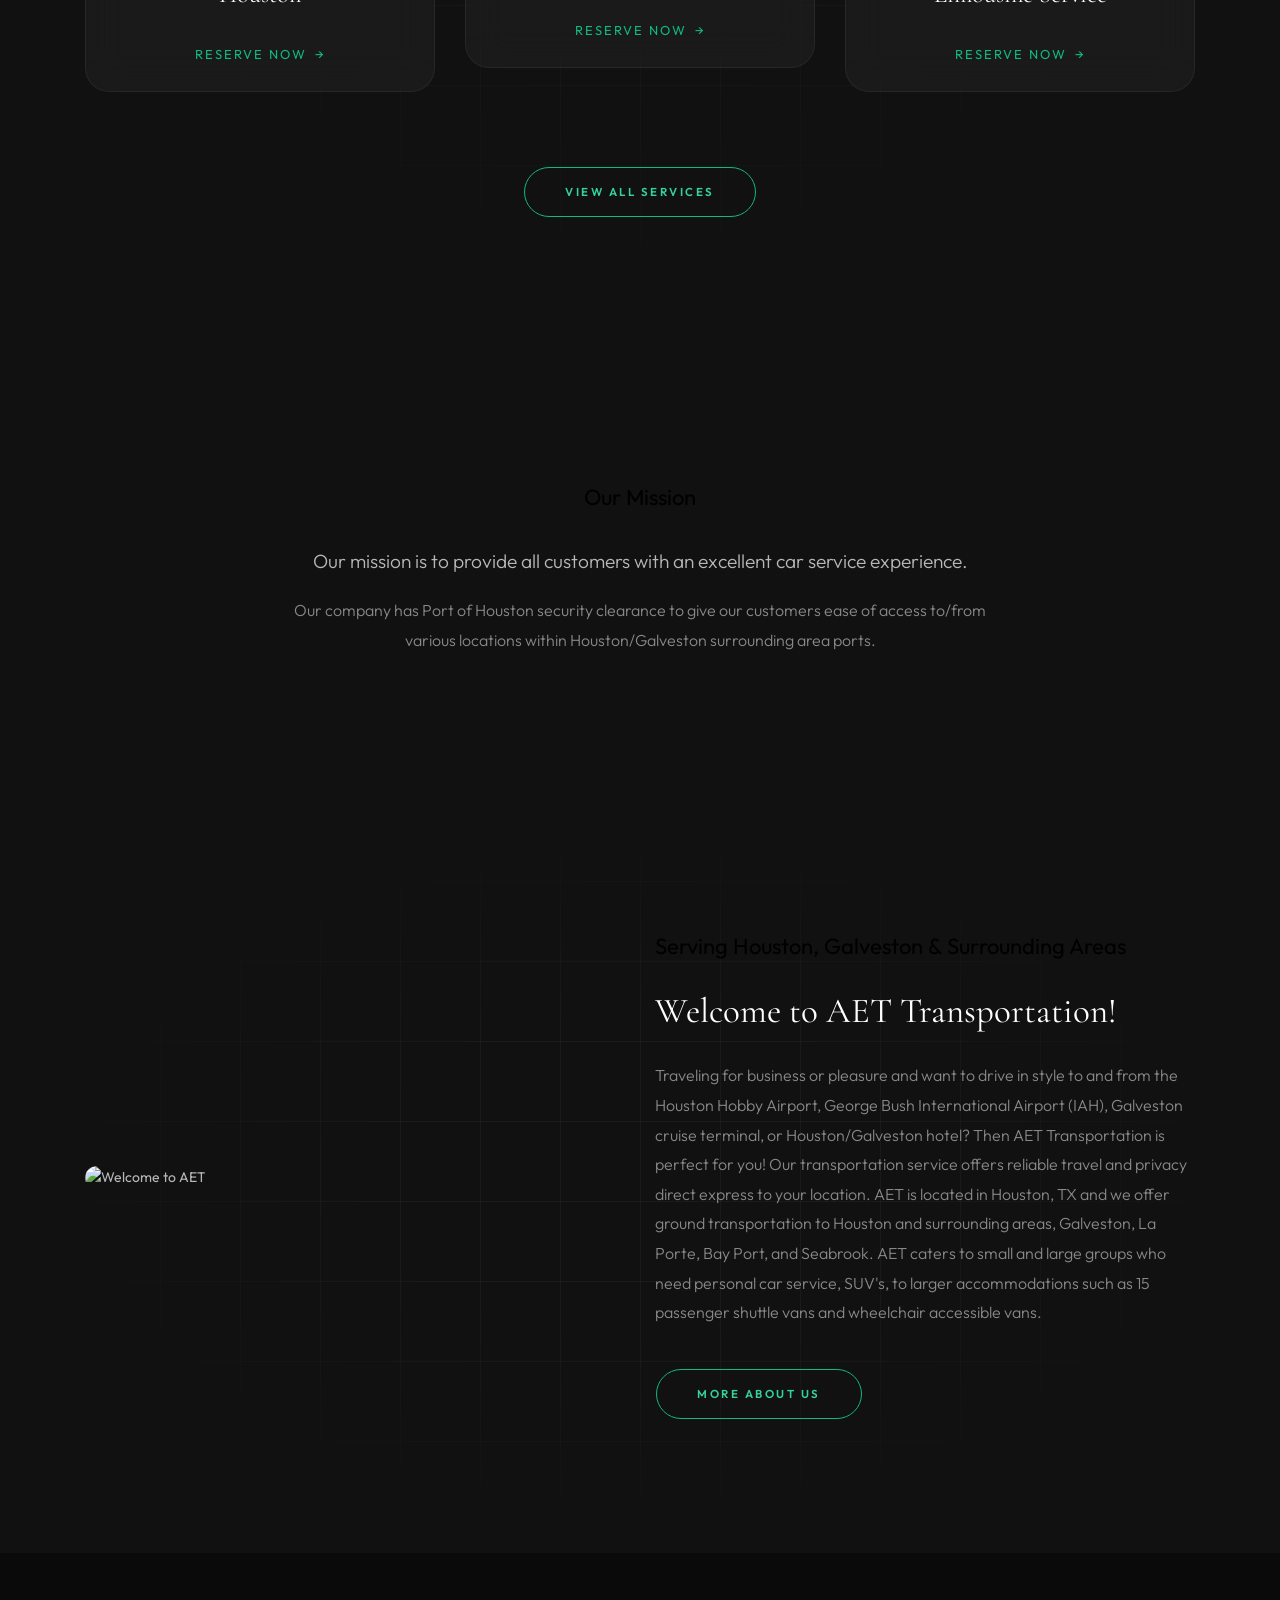
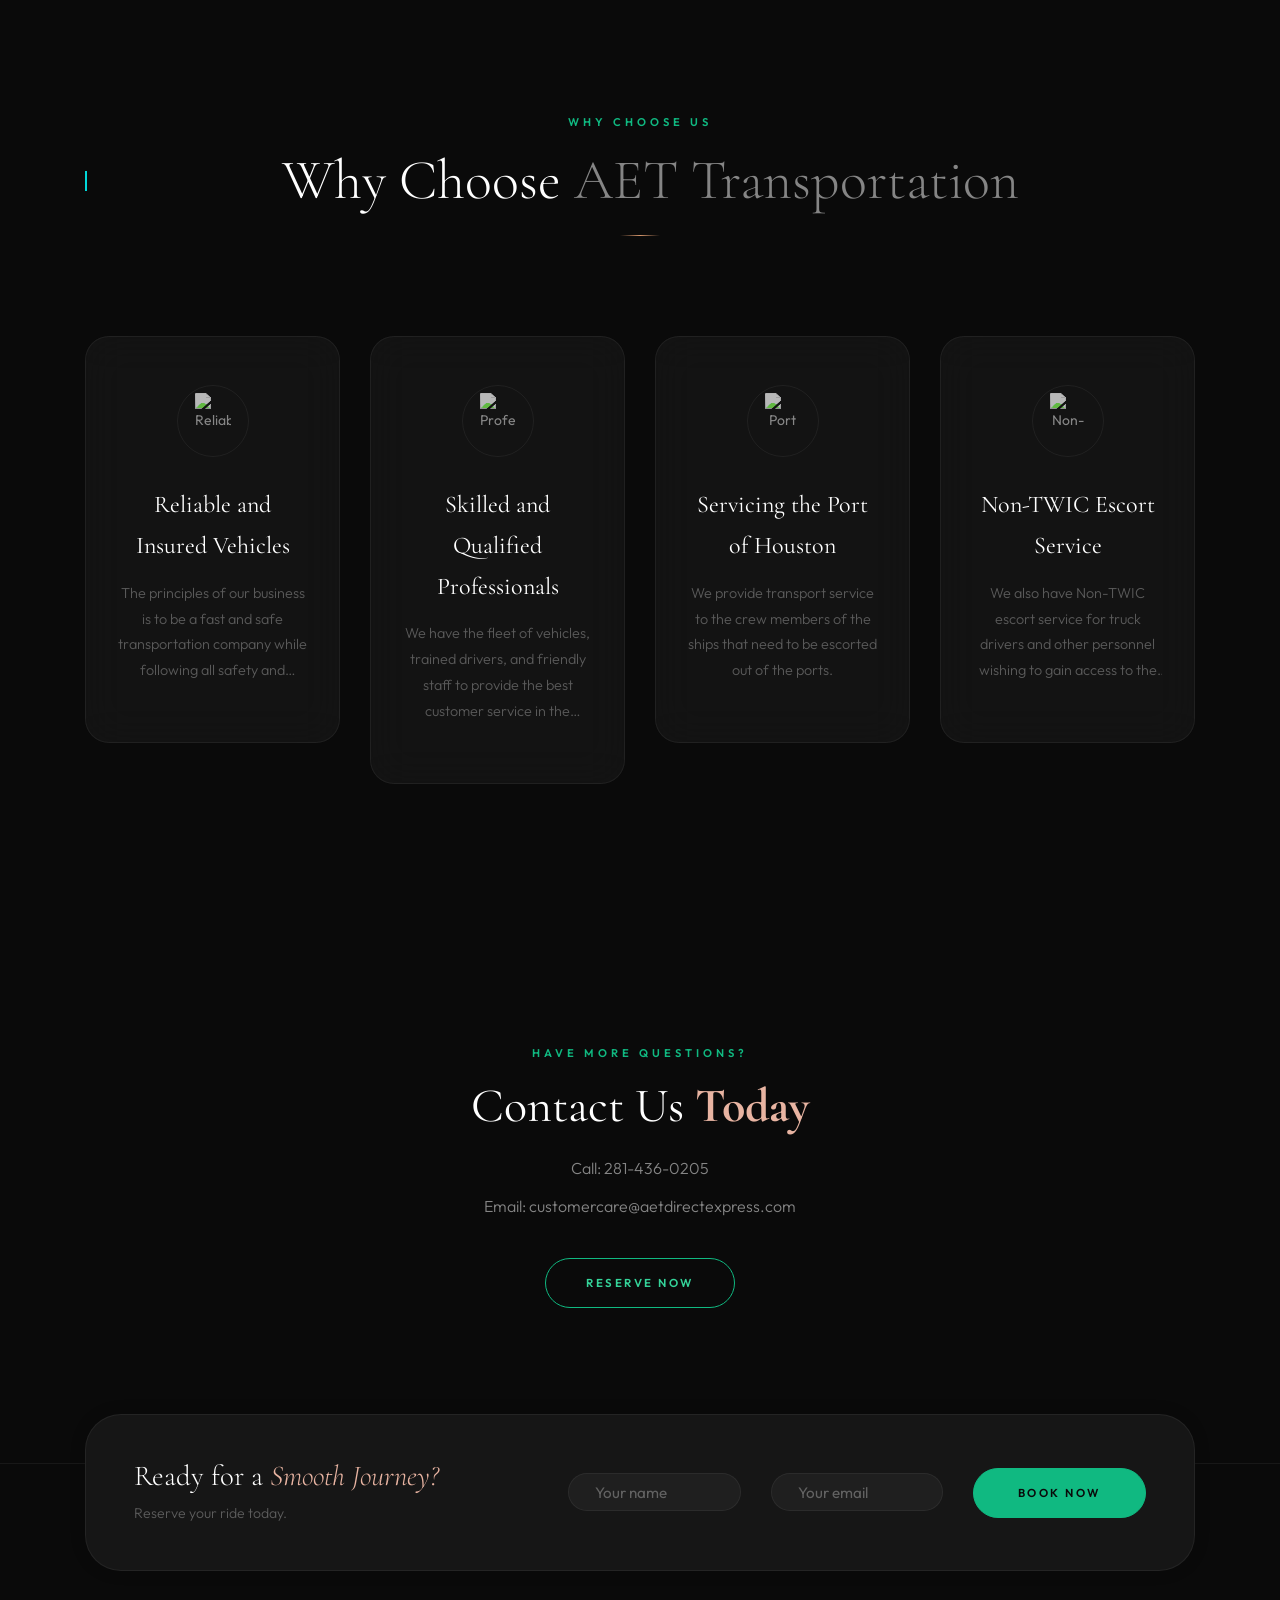
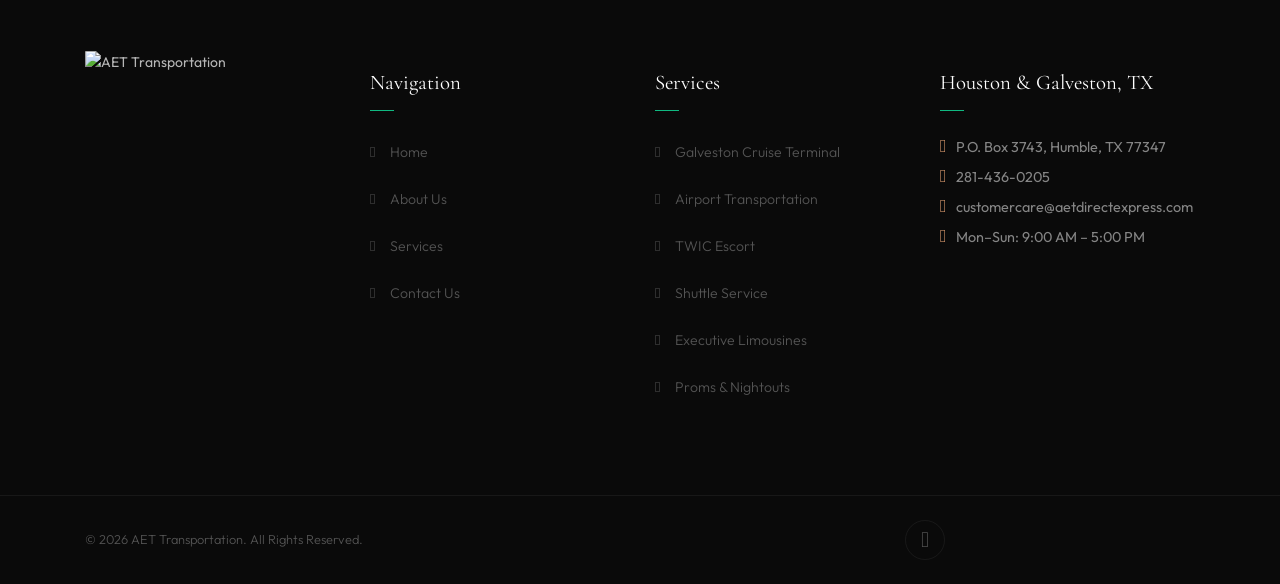
==== commit 22526aa4: "Rebuild with exact original site content, images and layout" ====
--- a/index.html
+++ b/index.html
@@ -5,8 +5,8 @@
     <meta http-equiv="Content-Security-Policy" content="upgrade-insecure-requests">
     <meta name="viewport" content="width=device-width, initial-scale=1.0">
     <meta http-equiv="X-UA-Compatible" content="ie=edge">
-    <meta name="description" content="AET Transportation — Committed to offering a tailored transportation experience providing comfort, reliability, select concierge services and competitive pricing. Serving Houston and Galveston, Texas.">
-    <title>AET Transportation | Houston &amp; Galveston Transportation</title>
+    <meta name="description" content="Choose AET for dependable transportation services, including TWIC escort and cruise transport. Experience reliability and professionalism.">
+    <title>AET Transportation | TWIC Escort | Cruise Transport</title>
     <link rel="icon" href="favicon.ico">
     <link rel="stylesheet" href="assets/plugins/bootstrap/css/bootstrap.min.css">
     <link rel="stylesheet" href="assets/plugins/aos/aos.min.css">
@@ -17,8 +17,10 @@
         .service-icon-zmdi .zmdi{font-size:28px;color:var(--white-50);transition:all var(--t);}
         .service-box:hover .service-icon-zmdi{border-color:var(--emerald);background:var(--emerald-glow);box-shadow:0 0 30px var(--emerald-glow);}
         .service-box:hover .service-icon-zmdi .zmdi{color:var(--emerald-light);}
-        .partner-logo{max-height:44px;opacity:.5;filter:brightness(2) grayscale(1);transition:all .4s;cursor:pointer;}
+        .partner-logo{max-height:44px;opacity:.5;filter:brightness(2) grayscale(1);transition:all .4s;}
         .partner-logo:hover{opacity:1;filter:brightness(1) grayscale(0);}
+        .feature-icon-img{width:64px;height:64px;object-fit:contain;margin:0 auto 20px;display:block;filter:brightness(1.5);opacity:.7;}
+        .service-box:hover .feature-icon-img{opacity:1;filter:brightness(2);}
     </style>
 </head>
 <body>
@@ -38,13 +40,13 @@
                     <div class="row align-items-center">
                         <div class="col-lg-4 col-sm-5">
                             <div class="left">
-                                <a href="index.html" class="navbar-brand"><img src="https://www.aetdirectexpress.com/wp-content/uploads/2025/06/logo.png" alt="AET Transportation" style="max-height:52px;"></a>
+                                <a href="index.html" class="navbar-brand"><img src="https://www.aetdirectexpress.com/wp-content/uploads/2024/11/thumbnail_AET-Website-Logo-2.png" alt="AET Transportation" style="max-height:52px;"></a>
                             </div>
                         </div>
                         <div class="col-lg-8 col-sm-7">
                             <div class="text-right d-none d-md-block">
-                                <p class="col-white m-b-0 p-t-5"><i class="zmdi zmdi-time"></i> Monday–Sunday: 9:00 AM – 5:00 PM</p>
-                                <p class="col-white m-b-0"><i class="zmdi zmdi-pin"></i> P.O. Box 3743, Texas 77347 &nbsp;&nbsp; <i class="zmdi zmdi-phone"></i> 1-281-436-0205</p>
+                                <p class="col-white m-b-0 p-t-5"><i class="zmdi zmdi-time"></i> Mon–Sun: 9:00 AM – 5:00 PM</p>
+                                <p class="col-white m-b-0"><i class="zmdi zmdi-pin"></i> P.O. Box 3743, Humble, TX 77347 &nbsp;&nbsp; <i class="zmdi zmdi-phone"></i> 281-436-0205</p>
                             </div>
                         </div>
                     </div>
@@ -62,9 +64,9 @@
                     <div class="collapse navbar-collapse" id="navbarMenu">
                         <ul class="navbar-nav mr-auto">
                             <li class="nav-item active"><a class="nav-link" href="index.html">Home</a></li>
-                            <li class="nav-item"><a class="nav-link" href="about.html">About</a></li>
+                            <li class="nav-item"><a class="nav-link" href="about.html">About Us</a></li>
                             <li class="nav-item"><a class="nav-link" href="services.html">Services</a></li>
-                            <li class="nav-item"><a class="nav-link" href="contact.html">Contact</a></li>
+                            <li class="nav-item"><a class="nav-link" href="contact.html">Contact Us</a></li>
                         </ul>
                     </div>
                 </nav>
@@ -74,25 +76,24 @@
 
     <!-- ========== HERO ========== -->
     <section id="hero">
-        <div class="slider" style="background-image:url(https://www.aetdirectexpress.com/wp-content/uploads/2025/02/top-view-of-a-large-cruise-liner-ship-with-swimmin-2023-11-27-05-08-44-utc-scaled.jpg)">
+        <div class="slider" style="background-image:url(https://www.aetdirectexpress.com/wp-content/uploads/2020/04/aetexpress-slide-2.jpg)">
             <div class="hero-decoration hero-ring"></div>
             <div class="hero-decoration hero-ring-inner"></div>
             <div class="hero-decoration hero-dot hero-dot-1"></div>
             <div class="hero-decoration hero-dot hero-dot-2"></div>
             <div class="hero-decoration hero-dot hero-dot-3"></div>
-
             <div class="container">
                 <div class="slider_text" data-aos="fade-up" data-aos-duration="1200">
                     <h3 class="title"><span>Houston &amp; Galveston Transportation</span>
-                        Your Journey,<br><strong>Our Priority</strong></h3>
+                        Everywhere <strong>You Need to Go.</strong></h3>
                     <div class="hero-accent-line"></div>
-                    <p class="sub-title">Comfort, reliability, and competitive pricing — tailored transportation for every lifestyle. Serving Houston, Galveston, and beyond.</p>
+                    <p class="sub-title">Whether a hotel, a cruise, an airport or a special event, we can simplify your solution.</p>
                     <div>
-                        <a href="contact.html" class="btn btn-primary btn-round" style="margin-top: 28px;">Book a Ride</a>
-                    </div>
-                    <div style="margin-top: 32px;">
-                        <span class="hero-badge"><i class="zmdi zmdi-security"></i> Licensed &amp; Insured</span>
-                        <span class="hero-badge"><i class="zmdi zmdi-time"></i> Available 7 Days a Week</span>
+                        <a href="contact.html" class="btn btn-primary btn-round" style="margin-top:28px;">Reserve Now</a>
+                    </div>
+                    <div style="margin-top:32px;">
+                        <span class="hero-badge"><i class="zmdi zmdi-shield-check"></i> Licensed &amp; Insured</span>
+                        <span class="hero-badge"><i class="zmdi zmdi-time"></i> Mon–Sun 9am–5pm</span>
                     </div>
                 </div>
             </div>
@@ -111,8 +112,8 @@
                 </div>
                 <div class="col-6 col-md-3" data-aos="fade-up" data-aos-delay="100">
                     <div class="trust-item">
-                        <div class="trust-number">15<span class="accent">+</span></div>
-                        <div class="trust-label">Years Experience</div>
+                        <div class="trust-number">Since 2007</div>
+                        <div class="trust-label">Established</div>
                     </div>
                 </div>
                 <div class="col-6 col-md-3" data-aos="fade-up" data-aos-delay="200">
@@ -134,31 +135,29 @@
     <!-- ========== CONTENT ========== -->
     <section class="main-section">
 
-        <!-- About -->
+        <!-- What We Offer -->
         <div class="about-us-section">
             <div class="container">
                 <div class="row">
                     <div class="section-title col-12" data-aos="fade-up">
-                        <span class="section-subtitle">Who We Are</span>
-                        <h2>About <span>AET Transportation</span></h2>
+                        <span class="section-subtitle">Local Houston Transportation</span>
+                        <h2>What We <span>Offer?</span></h2>
                         <div class="section-divider"></div>
                     </div>
                 </div>
                 <div class="row align-items-center justify-content-between">
                     <div class="col-lg-5 col-md-5" data-aos="fade-up" data-aos-delay="100">
                         <div class="box-img box-shadow">
-                            <img src="https://www.aetdirectexpress.com/wp-content/uploads/2025/06/0-bc831e61-ad6c-4513-ad20-d9dae689e364-1080x600.jpg" alt="AET Transportation Team">
+                            <img src="https://www.aetdirectexpress.com/wp-content/uploads/2019/01/car-model.png" alt="AET Transportation" style="max-width:100%;border-radius:var(--r-lg);">
                         </div>
                     </div>
                     <div class="col-lg-6 col-md-7">
                         <div class="common-cnt" data-aos="fade-up" data-aos-delay="200">
                             <div class="section-top">
-                                <p>Houston's trusted transportation partner</p>
-                            </div>
-                            <p>AET Transportation is committed to offering a tailored transportation experience to all types of lifestyles by providing comfort, reliability, select concierge services and competitive pricing.</p>
-                            <p>Serving the Houston and Galveston, Texas region, our professional drivers are licensed, insured, and dedicated to your safety and satisfaction — whether you're heading to a cruise terminal, airport, hotel, or a special event.</p>
-                            <p>We are proud to be a licensed TWIC escort provider and a trusted transportation partner to the region's leading hotels, cruise lines, stadiums, and corporate clients.</p>
-                            <p><a href="about.html" class="btn btn-primary btn-simple btn-round" style="margin-top: 16px;">Learn More</a></p>
+                                <p>Local, Houston Transportation Company</p>
+                            </div>
+                            <p>We understand the importance of professional and customer-friendly service and pride ourselves on consistently exceeding our client's expectations. We are dedicated to help clients plan their transportation arrangements with the best possible service and at the most competitive price.</p>
+                            <p><a href="about.html" class="btn btn-primary btn-simple btn-round" style="margin-top:16px;">More About Us</a></p>
                         </div>
                     </div>
                 </div>
@@ -173,245 +172,174 @@
                         <span class="section-subtitle">What We Offer</span>
                         <h2>Our <span>Services</span></h2>
                         <div class="section-divider"></div>
-                        <p class="section-desc">Professional transportation tailored to every need — from TWIC escort to cruise ports, airports, hotels, and special events.</p>
+                        <p class="section-desc">Whether a hotel, a cruise, an airport or a special event, we can simplify your solution.</p>
                     </div>
                 </div>
                 <div class="row">
                     <div class="col-md-4 col-sm-6" data-aos="fade-up" data-aos-delay="0">
-                        <div class="service-box">
-                            <div class="service-icon-zmdi"><i class="zmdi zmdi-security"></i></div>
-                            <div class="service-cnt">
-                                <div class="service-name">TWIC Escort</div>
-                                <div class="service-dep">
-                                    <p>Authorized and licensed TWIC escort services for contractors and personnel requiring secure port access.</p>
-                                    <a href="services.html">Explore</a>
+                        <div class="service-box" style="padding:0 !important;overflow:hidden;">
+                            <img src="https://www.aetdirectexpress.com/wp-content/uploads/2019/03/galveston-cruise-terminal-cover.jpg" alt="Galveston Cruise Terminal" style="width:100%;height:200px;object-fit:cover;border-radius:var(--r-lg) var(--r-lg) 0 0;display:block;">
+                            <div style="padding:28px 24px 24px;">
+                                <div class="service-name">Galveston Cruise Terminal</div>
+                                <div class="service-dep">
+                                    <a href="services.html">Reserve Now</a>
                                 </div>
                             </div>
                         </div>
                     </div>
                     <div class="col-md-4 col-sm-6" data-aos="fade-up" data-aos-delay="100">
-                        <div class="service-box">
-                            <div class="service-icon-zmdi"><i class="zmdi zmdi-boat"></i></div>
-                            <div class="service-cnt">
-                                <div class="service-name">Cruise Transport</div>
-                                <div class="service-dep">
-                                    <p>Premium transfers to and from Galveston cruise terminals. All major cruise lines served.</p>
-                                    <a href="services.html">Explore</a>
+                        <div class="service-box" style="padding:0 !important;overflow:hidden;">
+                            <img src="https://www.aetdirectexpress.com/wp-content/uploads/2019/03/executive-limousines-service-corporate-events-cover.jpg" alt="Airport Transportation" style="width:100%;height:200px;object-fit:cover;border-radius:var(--r-lg) var(--r-lg) 0 0;display:block;">
+                            <div style="padding:28px 24px 24px;">
+                                <div class="service-name">Airport Transportation</div>
+                                <div class="service-dep">
+                                    <a href="services.html">Reserve Now</a>
                                 </div>
                             </div>
                         </div>
                     </div>
                     <div class="col-md-4 col-sm-6" data-aos="fade-up" data-aos-delay="200">
-                        <div class="service-box">
-                            <div class="service-icon-zmdi"><i class="zmdi zmdi-airplane"></i></div>
-                            <div class="service-cnt">
-                                <div class="service-name">Airport Transfers</div>
-                                <div class="service-dep">
-                                    <p>Reliable door-to-door service to Houston IAH and Hobby airports.</p>
-                                    <a href="services.html">Explore</a>
+                        <div class="service-box" style="padding:0 !important;overflow:hidden;">
+                            <img src="https://www.aetdirectexpress.com/wp-content/uploads/2019/03/executive-limousines-service-corporate-events-cover-1.jpg" alt="Executive Limousines" style="width:100%;height:200px;object-fit:cover;border-radius:var(--r-lg) var(--r-lg) 0 0;display:block;">
+                            <div style="padding:28px 24px 24px;">
+                                <div class="service-name">Executive Limousines Service for Corporate Events</div>
+                                <div class="service-dep">
+                                    <a href="services.html">Reserve Now</a>
                                 </div>
                             </div>
                         </div>
                     </div>
                     <div class="col-md-4 col-sm-6" data-aos="fade-up" data-aos-delay="0">
-                        <div class="service-box">
-                            <div class="service-icon-zmdi"><i class="zmdi zmdi-hotel"></i></div>
-                            <div class="service-cnt">
-                                <div class="service-name">Hotel Transfers</div>
-                                <div class="service-dep">
-                                    <p>Seamless transportation between hotels, airports, and cruise terminals.</p>
-                                    <a href="services.html">Explore</a>
+                        <div class="service-box" style="padding:0 !important;overflow:hidden;">
+                            <img src="https://www.aetdirectexpress.com/wp-content/uploads/2019/03/twic-escort-service-houston-cover.jpg" alt="TWIC Escort Service" style="width:100%;height:200px;object-fit:cover;border-radius:var(--r-lg) var(--r-lg) 0 0;display:block;">
+                            <div style="padding:28px 24px 24px;">
+                                <div class="service-name">TWIC Escort Service in Houston</div>
+                                <div class="service-dep">
+                                    <a href="services.html">Reserve Now</a>
                                 </div>
                             </div>
                         </div>
                     </div>
                     <div class="col-md-4 col-sm-6" data-aos="fade-up" data-aos-delay="100">
-                        <div class="service-box">
-                            <div class="service-icon-zmdi"><i class="zmdi zmdi-flower"></i></div>
-                            <div class="service-cnt">
-                                <div class="service-name">Funeral Escort</div>
-                                <div class="service-dep">
-                                    <p>Compassionate, dignified escort services for funeral processions.</p>
-                                    <a href="services.html">Explore</a>
+                        <div class="service-box" style="padding:0 !important;overflow:hidden;">
+                            <img src="https://www.aetdirectexpress.com/wp-content/uploads/2019/03/shuttle-service-groups-cover.jpg" alt="Shuttle Service" style="width:100%;height:200px;object-fit:cover;border-radius:var(--r-lg) var(--r-lg) 0 0;display:block;">
+                            <div style="padding:28px 24px 24px;">
+                                <div class="service-name">Shuttle Service for Groups</div>
+                                <div class="service-dep">
+                                    <a href="services.html">Reserve Now</a>
                                 </div>
                             </div>
                         </div>
                     </div>
                     <div class="col-md-4 col-sm-6" data-aos="fade-up" data-aos-delay="200">
-                        <div class="service-box">
-                            <div class="service-icon-zmdi"><i class="zmdi zmdi-flag"></i></div>
-                            <div class="service-cnt">
-                                <div class="service-name">Stadium &amp; Events</div>
-                                <div class="service-dep">
-                                    <p>Group and private transportation to Houston's premier stadiums and event venues.</p>
-                                    <a href="services.html">Explore</a>
-                                </div>
-                            </div>
-                        </div>
-                    </div>
-                </div>
-            </div>
-        </div>
-
-        <!-- Cruise Partners -->
-        <div class="about-us-section" style="padding:80px 0 !important;">
+                        <div class="service-box" style="padding:0 !important;overflow:hidden;">
+                            <img src="https://www.aetdirectexpress.com/wp-content/uploads/2019/03/proms-nightouts-clubs-limousine-service-cover.jpg" alt="Proms Nightouts" style="width:100%;height:200px;object-fit:cover;border-radius:var(--r-lg) var(--r-lg) 0 0;display:block;">
+                            <div style="padding:28px 24px 24px;">
+                                <div class="service-name">Proms/Nightouts/Clubs Limousine Service</div>
+                                <div class="service-dep">
+                                    <a href="services.html">Reserve Now</a>
+                                </div>
+                            </div>
+                        </div>
+                    </div>
+                </div>
+                <div class="text-center" style="margin-top:40px;"><a href="services.html" class="btn btn-primary btn-round">View All Services</a></div>
+            </div>
+        </div>
+
+        <!-- Mission Statement -->
+        <div class="about-us-section" style="background:var(--bg-raised) !important;">
+            <div class="container">
+                <div class="row justify-content-center">
+                    <div class="col-lg-8 text-center" data-aos="fade-up">
+                        <div class="section-top"><p>Our Mission</p></div>
+                        <p style="font-size:1.2rem;line-height:2;color:var(--white-70);">Our mission is to provide all customers with an excellent car service experience.</p>
+                        <p>Our company has Port of Houston security clearance to give our customers ease of access to/from various locations within Houston/Galveston surrounding area ports.</p>
+                    </div>
+                </div>
+            </div>
+        </div>
+
+        <!-- Welcome to AET -->
+        <div class="our-best-service xl-slategray section-65-100">
+            <div class="container">
+                <div class="row align-items-center justify-content-between">
+                    <div class="col-lg-5 col-md-5" data-aos="fade-up" data-aos-delay="100">
+                        <img src="https://www.aetdirectexpress.com/wp-content/uploads/2019/01/welcome-to-aet-express.jpg" class="img-fluid" style="border-radius:var(--r-lg);max-height:500px;object-fit:cover;" alt="Welcome to AET">
+                    </div>
+                    <div class="col-lg-6 col-md-7">
+                        <div class="common-cnt" data-aos="fade-up" data-aos-delay="200">
+                            <div class="section-top">
+                                <p>Serving Houston, Galveston &amp; Surrounding Areas</p>
+                            </div>
+                            <h2>Welcome to <span>AET Transportation!</span></h2>
+                            <p>Traveling for business or pleasure and want to drive in style to and from the Houston Hobby Airport, George Bush International Airport (IAH), Galveston cruise terminal, or Houston/Galveston hotel? Then AET Transportation is perfect for you! Our transportation service offers reliable travel and privacy direct express to your location. AET is located in Houston, TX and we offer ground transportation to Houston and surrounding areas, Galveston, La Porte, Bay Port, and Seabrook. AET caters to small and large groups who need personal car service, SUV's, to larger accommodations such as 15 passenger shuttle vans and wheelchair accessible vans.</p>
+                            <p><a href="about.html" class="btn btn-primary btn-simple btn-round" style="margin-top:16px;">More About Us</a></p>
+                        </div>
+                    </div>
+                </div>
+            </div>
+        </div>
+
+        <!-- Why Choose AET -->
+        <div class="about-us-section">
             <div class="container">
                 <div class="row">
                     <div class="section-title col-12" data-aos="fade-up">
-                        <span class="section-subtitle">Cruise Lines</span>
-                        <h2>Cruise Lines <span>We Serve</span></h2>
+                        <span class="section-subtitle">Why Choose Us</span>
+                        <h2>Why Choose <span>AET Transportation</span></h2>
                         <div class="section-divider"></div>
                     </div>
                 </div>
-                <div class="row justify-content-center align-items-center" style="gap:20px 0;">
-                    <div class="col-6 col-md-2 text-center" data-aos="fade-up" data-aos-delay="0">
-                        <img src="https://www.aetdirectexpress.com/wp-content/uploads/2025/02/carnival-1.png" alt="Carnival Cruise Line" class="partner-logo">
-                    </div>
-                    <div class="col-6 col-md-2 text-center" data-aos="fade-up" data-aos-delay="60">
-                        <img src="https://www.aetdirectexpress.com/wp-content/uploads/2025/02/royal-caribbean-1.png" alt="Royal Caribbean" class="partner-logo">
-                    </div>
-                    <div class="col-6 col-md-2 text-center" data-aos="fade-up" data-aos-delay="120">
-                        <img src="https://www.aetdirectexpress.com/wp-content/uploads/2025/02/celebrity.png" alt="Celebrity Cruises" class="partner-logo">
-                    </div>
-                    <div class="col-6 col-md-2 text-center" data-aos="fade-up" data-aos-delay="180">
-                        <img src="https://www.aetdirectexpress.com/wp-content/uploads/2025/02/disney-1.png" alt="Disney Cruise Line" class="partner-logo">
-                    </div>
-                    <div class="col-6 col-md-2 text-center" data-aos="fade-up" data-aos-delay="240">
-                        <img src="https://www.aetdirectexpress.com/wp-content/uploads/2025/02/norwegian.png" alt="Norwegian Cruise Line" class="partner-logo">
-                    </div>
-                    <div class="col-6 col-md-2 text-center" data-aos="fade-up" data-aos-delay="300">
-                        <img src="https://www.aetdirectexpress.com/wp-content/uploads/2025/02/princess.png" alt="Princess Cruises" class="partner-logo">
-                    </div>
-                </div>
-            </div>
-        </div>
-
-        <!-- Hotel Partners -->
-        <div class="our-best-service xl-slategray" style="padding:80px 0 !important;">
-            <div class="container">
                 <div class="row">
-                    <div class="section-title col-12" data-aos="fade-up">
-                        <span class="section-subtitle">Hotel Partners</span>
-                        <h2>Our Hotel <span>Partners</span></h2>
-                        <div class="section-divider"></div>
-                    </div>
-                </div>
-                <div class="row justify-content-center align-items-center" style="gap:28px 0;">
-                    <div class="col-6 col-md-2 col-sm-4 text-center" data-aos="fade-up" data-aos-delay="0">
-                        <img src="https://www.aetdirectexpress.com/wp-content/uploads/2025/06/Hilton1.png" alt="Hilton" class="partner-logo">
-                    </div>
-                    <div class="col-6 col-md-2 col-sm-4 text-center" data-aos="fade-up" data-aos-delay="50">
-                        <img src="https://www.aetdirectexpress.com/wp-content/uploads/2025/06/Residence-Inn-by-Marriott1.png" alt="Marriott" class="partner-logo">
-                    </div>
-                    <div class="col-6 col-md-2 col-sm-4 text-center" data-aos="fade-up" data-aos-delay="100">
-                        <img src="https://www.aetdirectexpress.com/wp-content/uploads/2025/06/best-western-hotels-resorts-logo-10231.png" alt="Best Western" class="partner-logo">
-                    </div>
-                    <div class="col-6 col-md-2 col-sm-4 text-center" data-aos="fade-up" data-aos-delay="150">
-                        <img src="https://www.aetdirectexpress.com/wp-content/uploads/2025/06/wyndham-hotels-logo-color1.png" alt="Wyndham" class="partner-logo">
-                    </div>
-                    <div class="col-6 col-md-2 col-sm-4 text-center" data-aos="fade-up" data-aos-delay="200">
-                        <img src="https://www.aetdirectexpress.com/wp-content/uploads/2025/06/Holiday-Inn1.png" alt="Holiday Inn" class="partner-logo">
-                    </div>
-                    <div class="col-6 col-md-2 col-sm-4 text-center" data-aos="fade-up" data-aos-delay="250">
-                        <img src="https://www.aetdirectexpress.com/wp-content/uploads/2025/06/cropped-Quality-Inn-Suites_Vertical_w-Endorsement_CMYK-147w.png" alt="Quality Inn" class="partner-logo">
-                    </div>
-                    <div class="col-6 col-md-2 col-sm-4 text-center" data-aos="fade-up" data-aos-delay="300">
-                        <img src="https://www.aetdirectexpress.com/wp-content/uploads/2025/06/Comfort-Inn-Suites-Beachfront.png" alt="Comfort Inn" class="partner-logo">
-                    </div>
-                    <div class="col-6 col-md-2 col-sm-4 text-center" data-aos="fade-up" data-aos-delay="350">
-                        <img src="https://www.aetdirectexpress.com/wp-content/uploads/2025/06/The-San-Luis-Resort-Spa-Conference-Center.png" alt="San Luis Resort" class="partner-logo">
-                    </div>
-                    <div class="col-6 col-md-2 col-sm-4 text-center" data-aos="fade-up" data-aos-delay="400">
-                        <img src="https://www.aetdirectexpress.com/wp-content/uploads/2025/06/tremont-house-logo.png" alt="Tremont House" class="partner-logo">
-                    </div>
-                </div>
-            </div>
-        </div>
-
-        <!-- Stadium & Events -->
-        <div class="about-us-section">
-            <div class="container">
-                <div class="row">
-                    <div class="section-title col-12" data-aos="fade-up">
-                        <span class="section-subtitle">Stadium &amp; Events</span>
-                        <h2>Stadium &amp; <span>Event Venues</span></h2>
-                        <div class="section-divider"></div>
-                    </div>
-                </div>
-                <div class="row align-items-center justify-content-between">
-                    <div class="col-lg-5 col-md-5" data-aos="fade-up" data-aos-delay="100">
-                        <div class="box-img box-shadow">
-                            <img src="https://www.aetdirectexpress.com/wp-content/uploads/2025/06/stadium-top.jpg" alt="Stadium Transportation">
-                        </div>
-                    </div>
-                    <div class="col-lg-6 col-md-7" data-aos="fade-up" data-aos-delay="200">
-                        <div class="common-cnt">
-                            <h3 style="font-family:var(--font-display);color:var(--white);font-weight:400;margin-bottom:16px;">Stadium &amp; <span style="color:var(--emerald);">Event Venues</span></h3>
-                            <p>AET Transportation is the preferred transportation partner for Houston's biggest event venues. From Texans games at NRG Stadium to Astros games at Minute Maid Park — we get your group there in comfort.</p>
-                            <div class="row justify-content-start align-items-center" style="gap:20px 0;margin-top:28px;">
-                                <div class="col-6 col-md-3 text-center">
-                                    <img src="https://www.aetdirectexpress.com/wp-content/uploads/2025/06/nrg-logo-white1.png" alt="NRG Stadium" class="partner-logo">
-                                </div>
-                                <div class="col-6 col-md-3 text-center">
-                                    <img src="https://www.aetdirectexpress.com/wp-content/uploads/2025/06/minute-maid-park1.png" alt="Minute Maid Park" class="partner-logo">
-                                </div>
-                                <div class="col-6 col-md-3 text-center">
-                                    <img src="https://www.aetdirectexpress.com/wp-content/uploads/2025/06/Toyota2.png" alt="Toyota Center" class="partner-logo">
-                                </div>
-                                <div class="col-6 col-md-3 text-center">
-                                    <img src="https://www.aetdirectexpress.com/wp-content/uploads/2025/06/shell1.png" alt="Shell" class="partner-logo">
-                                </div>
-                            </div>
-                        </div>
-                    </div>
-                </div>
-            </div>
-        </div>
-
-        <!-- Testimonials -->
-        <div class="our-best-service xl-slategray section-65-100">
-            <div class="container">
-                <div class="row">
-                    <div class="section-title col-12" data-aos="fade-up">
-                        <span class="section-subtitle">Testimonials</span>
-                        <h2>What Our Clients <span>Say</span></h2>
-                        <div class="section-divider"></div>
-                    </div>
-                </div>
-                <div class="row">
-                    <div class="col-lg-4 col-md-6" data-aos="fade-up" data-aos-delay="0">
-                        <div class="testimonials-content">
-                            <p class="testimonial-text">AET made our Galveston cruise departure completely stress-free. Professional, on-time, and handled our luggage with care.<br><br><strong>— Maria T., Houston TX</strong></p>
-                        </div>
-                    </div>
-                    <div class="col-lg-4 col-md-6" data-aos="fade-up" data-aos-delay="100">
-                        <div class="testimonials-content">
-                            <p class="testimonial-text">Best airport transfer service in Houston. Used them 10+ times for IAH pickups — never let me down.<br><br><strong>— James K., Houston TX</strong></p>
-                        </div>
-                    </div>
-                    <div class="col-lg-4 col-md-6" data-aos="fade-up" data-aos-delay="200">
-                        <div class="testimonials-content">
-                            <p class="testimonial-text">They provided our family the most compassionate funeral escort. Truly professional and respectful.<br><br><strong>— Angela M., Galveston TX</strong></p>
-                        </div>
-                    </div>
-                </div>
-                <div class="row">
-                    <div class="col-lg-4 col-md-6" data-aos="fade-up" data-aos-delay="0">
-                        <div class="testimonials-content">
-                            <p class="testimonial-text">Used AET for our Royal Caribbean cruise out of Galveston. Smooth ride, great price, booking again for sure.<br><br><strong>— Thomas B., Houston TX</strong></p>
-                        </div>
-                    </div>
-                    <div class="col-lg-4 col-md-6" data-aos="fade-up" data-aos-delay="100">
-                        <div class="testimonials-content">
-                            <p class="testimonial-text">Our corporate group needed rides to the Toyota Center — 15 people, zero issues. Highly recommend.<br><br><strong>— David R., Houston TX</strong></p>
-                        </div>
-                    </div>
-                    <div class="col-lg-4 col-md-6" data-aos="fade-up" data-aos-delay="200">
-                        <div class="testimonials-content">
-                            <p class="testimonial-text">The TWIC escort service was professional and efficient. Got our whole crew into the port without any delays.<br><br><strong>— Marcus W., Galveston TX</strong></p>
-                        </div>
-                    </div>
-                </div>
+                    <div class="col-md-3 col-sm-6" data-aos="fade-up" data-aos-delay="0">
+                        <div class="service-box">
+                            <div class="service-icon">
+                                <img src="https://www.aetdirectexpress.com/wp-content/uploads/2019/01/reliability.png" class="feature-icon-img" alt="Reliable">
+                            </div>
+                            <div class="service-name">Reliable and Insured Vehicles</div>
+                            <div class="service-dep"><p>The principles of our business is to be a fast and safe transportation company while following all safety and government guidelines.</p></div>
+                        </div>
+                    </div>
+                    <div class="col-md-3 col-sm-6" data-aos="fade-up" data-aos-delay="100">
+                        <div class="service-box">
+                            <div class="service-icon">
+                                <img src="https://www.aetdirectexpress.com/wp-content/uploads/2019/01/delivery-man.png" class="feature-icon-img" alt="Professionals">
+                            </div>
+                            <div class="service-name">Skilled and Qualified Professionals</div>
+                            <div class="service-dep"><p>We have the fleet of vehicles, trained drivers, and friendly staff to provide the best customer service in the business.</p></div>
+                        </div>
+                    </div>
+                    <div class="col-md-3 col-sm-6" data-aos="fade-up" data-aos-delay="200">
+                        <div class="service-box">
+                            <div class="service-icon">
+                                <img src="https://www.aetdirectexpress.com/wp-content/uploads/2019/01/port.png" class="feature-icon-img" alt="Port of Houston">
+                            </div>
+                            <div class="service-name">Servicing the Port of Houston</div>
+                            <div class="service-dep"><p>We provide transport service to the crew members of the ships that need to be escorted out of the ports.</p></div>
+                        </div>
+                    </div>
+                    <div class="col-md-3 col-sm-6" data-aos="fade-up" data-aos-delay="300">
+                        <div class="service-box">
+                            <div class="service-icon">
+                                <img src="https://www.aetdirectexpress.com/wp-content/uploads/2019/01/truck-side-view.png" class="feature-icon-img" alt="Non-TWIC Escort">
+                            </div>
+                            <div class="service-name">Non-TWIC Escort Service</div>
+                            <div class="service-dep"><p>We also have Non-TWIC escort service for truck drivers and other personnel wishing to gain access to the docks.</p></div>
+                        </div>
+                    </div>
+                </div>
+            </div>
+        </div>
+
+        <!-- CTA Banner -->
+        <div style="background:linear-gradient(rgba(10,10,10,0.75),rgba(10,10,10,0.75)),url(https://www.aetdirectexpress.com/wp-content/uploads/2019/01/car-interior.jpg) center/cover no-repeat;padding:100px 0;">
+            <div class="container text-center" data-aos="fade-up">
+                <span class="section-subtitle">Have More Questions?</span>
+                <h2 style="font-size:3rem !important;margin-bottom:20px;">Contact Us <strong style="color:var(--rose-light)!important;">Today</strong></h2>
+                <p style="color:var(--white-50);margin-bottom:8px;">Call: 281-436-0205</p>
+                <p style="color:var(--white-50);margin-bottom:32px;">Email: customercare@aetdirectexpress.com</p>
+                <a href="contact.html" class="btn btn-primary btn-round">Reserve Now</a>
             </div>
         </div>
 
@@ -426,7 +354,7 @@
                         <div class="row align-items-center">
                             <div class="col-lg-5 d-none d-lg-block">
                                 <h4 style="font-family:var(--font-display);color:var(--white);font-size:1.8rem;font-weight:300;margin:0;">Ready for a <em style="color:var(--rose-light);">Smooth Journey?</em></h4>
-                                <p style="color:var(--white-30);margin:8px 0 0;font-size:.88rem;font-weight:300;">Book your ride today.</p>
+                                <p style="color:var(--white-30);margin:8px 0 0;font-size:.88rem;font-weight:300;">Reserve your ride today.</p>
                             </div>
                             <div class="col-lg-7 col-md-12">
                                 <form class="contact-form" action="mailto:customercare@aetdirectexpress.com" method="post" enctype="text/plain">
@@ -444,12 +372,17 @@
             <div class="row" data-aos="fade-up">
                 <div class="col-lg-3 col-md-6">
                     <div class="fcard links">
+                        <img src="https://www.aetdirectexpress.com/wp-content/uploads/2019/01/box-logo-blue.jpg" alt="AET Transportation" style="max-height:60px;margin-bottom:16px;">
+                    </div>
+                </div>
+                <div class="col-lg-3 col-md-6">
+                    <div class="fcard links">
                         <h5 class="title">Navigation</h5>
                         <ul class="list-unstyled">
                             <li><a href="index.html">Home</a></li>
-                            <li><a href="about.html">About</a></li>
+                            <li><a href="about.html">About Us</a></li>
                             <li><a href="services.html">Services</a></li>
-                            <li><a href="contact.html">Contact</a></li>
+                            <li><a href="contact.html">Contact Us</a></li>
                         </ul>
                     </div>
                 </div>
@@ -457,22 +390,22 @@
                     <div class="fcard links">
                         <h5 class="title">Services</h5>
                         <ul class="list-unstyled">
+                            <li><a href="services.html">Galveston Cruise Terminal</a></li>
+                            <li><a href="services.html">Airport Transportation</a></li>
                             <li><a href="services.html">TWIC Escort</a></li>
-                            <li><a href="services.html">Cruise Transport</a></li>
-                            <li><a href="services.html">Airport Transfers</a></li>
-                            <li><a href="services.html">Hotel Transfers</a></li>
-                            <li><a href="services.html">Funeral Escort</a></li>
-                            <li><a href="services.html">Stadium &amp; Events</a></li>
+                            <li><a href="services.html">Shuttle Service</a></li>
+                            <li><a href="services.html">Executive Limousines</a></li>
+                            <li><a href="services.html">Proms &amp; Nightouts</a></li>
                         </ul>
                     </div>
                 </div>
-                <div class="col-lg-6 col-md-12">
-                    <div class="fcard links text-center">
-                        <h5 class="title">Houston &amp; Galveston, Texas</h5>
-                        <i class="zmdi zmdi-pin"></i> P.O. Box 3743, Texas 77347<br>
-                        <i class="zmdi zmdi-phone"></i> 1-281-436-0205<br>
-                        <i class="zmdi zmdi-email"></i> customercare@aetdirectexpress.com<br>
-                        <i class="zmdi zmdi-time"></i> Mon–Sun: 9:00 AM – 5:00 PM
+                <div class="col-lg-3 col-md-6">
+                    <div class="fcard links">
+                        <h5 class="title">Houston &amp; Galveston, TX</h5>
+                        <p style="color:var(--white-50);font-size:.9rem;margin-bottom:6px;"><i class="zmdi zmdi-pin"></i> P.O. Box 3743, Humble, TX 77347</p>
+                        <p style="color:var(--white-50);font-size:.9rem;margin-bottom:6px;"><i class="zmdi zmdi-phone"></i> 281-436-0205</p>
+                        <p style="color:var(--white-50);font-size:.9rem;margin-bottom:6px;"><i class="zmdi zmdi-email"></i> customercare@aetdirectexpress.com</p>
+                        <p style="color:var(--white-50);font-size:.9rem;margin-bottom:0;"><i class="zmdi zmdi-time"></i> Mon–Sun: 9:00 AM – 5:00 PM</p>
                     </div>
                 </div>
             </div>
@@ -480,7 +413,7 @@
         <div class="copyright">
             <div class="container">
                 <div class="row align-items-center">
-                    <div class="col-lg-8 col-md-8"><small>&copy; 2026 AET Transportation. All rights reserved.</small></div>
+                    <div class="col-lg-8 col-md-8"><small>&copy; 2026 AET Transportation. All Rights Reserved.</small></div>
                     <div class="col-lg-2 col-md-2 text-center"><div class="up"><a href="#header"><i class="zmdi zmdi-caret-up-circle"></i></a></div></div>
                     <div class="col-lg-2 col-md-2"></div>
                 </div>
@@ -491,7 +424,6 @@
 
 <script src="assets/bundles/libscripts.bundle.js"></script>
 <script src="assets/js/app.js"></script>
-<script src="assets/js/countto.js"></script>
 <script src="assets/js/premium.js"></script>
 </body>
 </html>
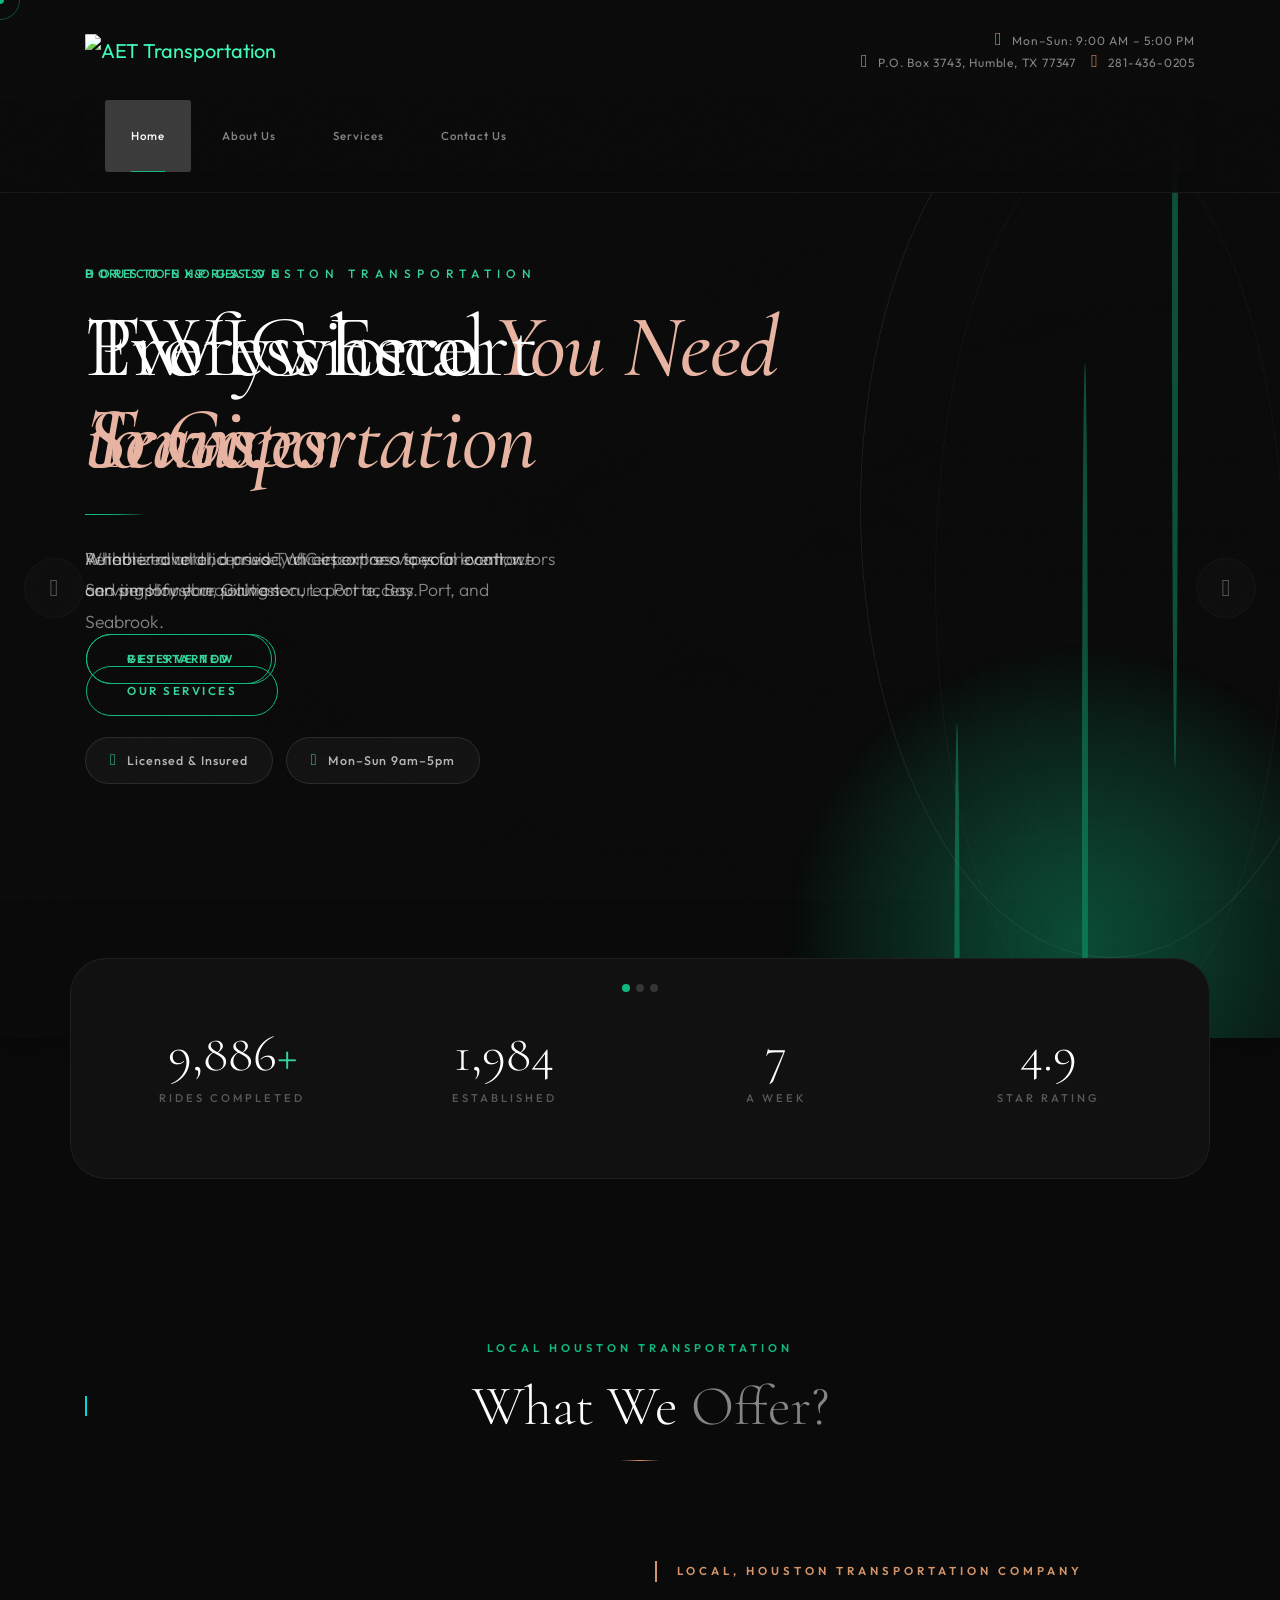
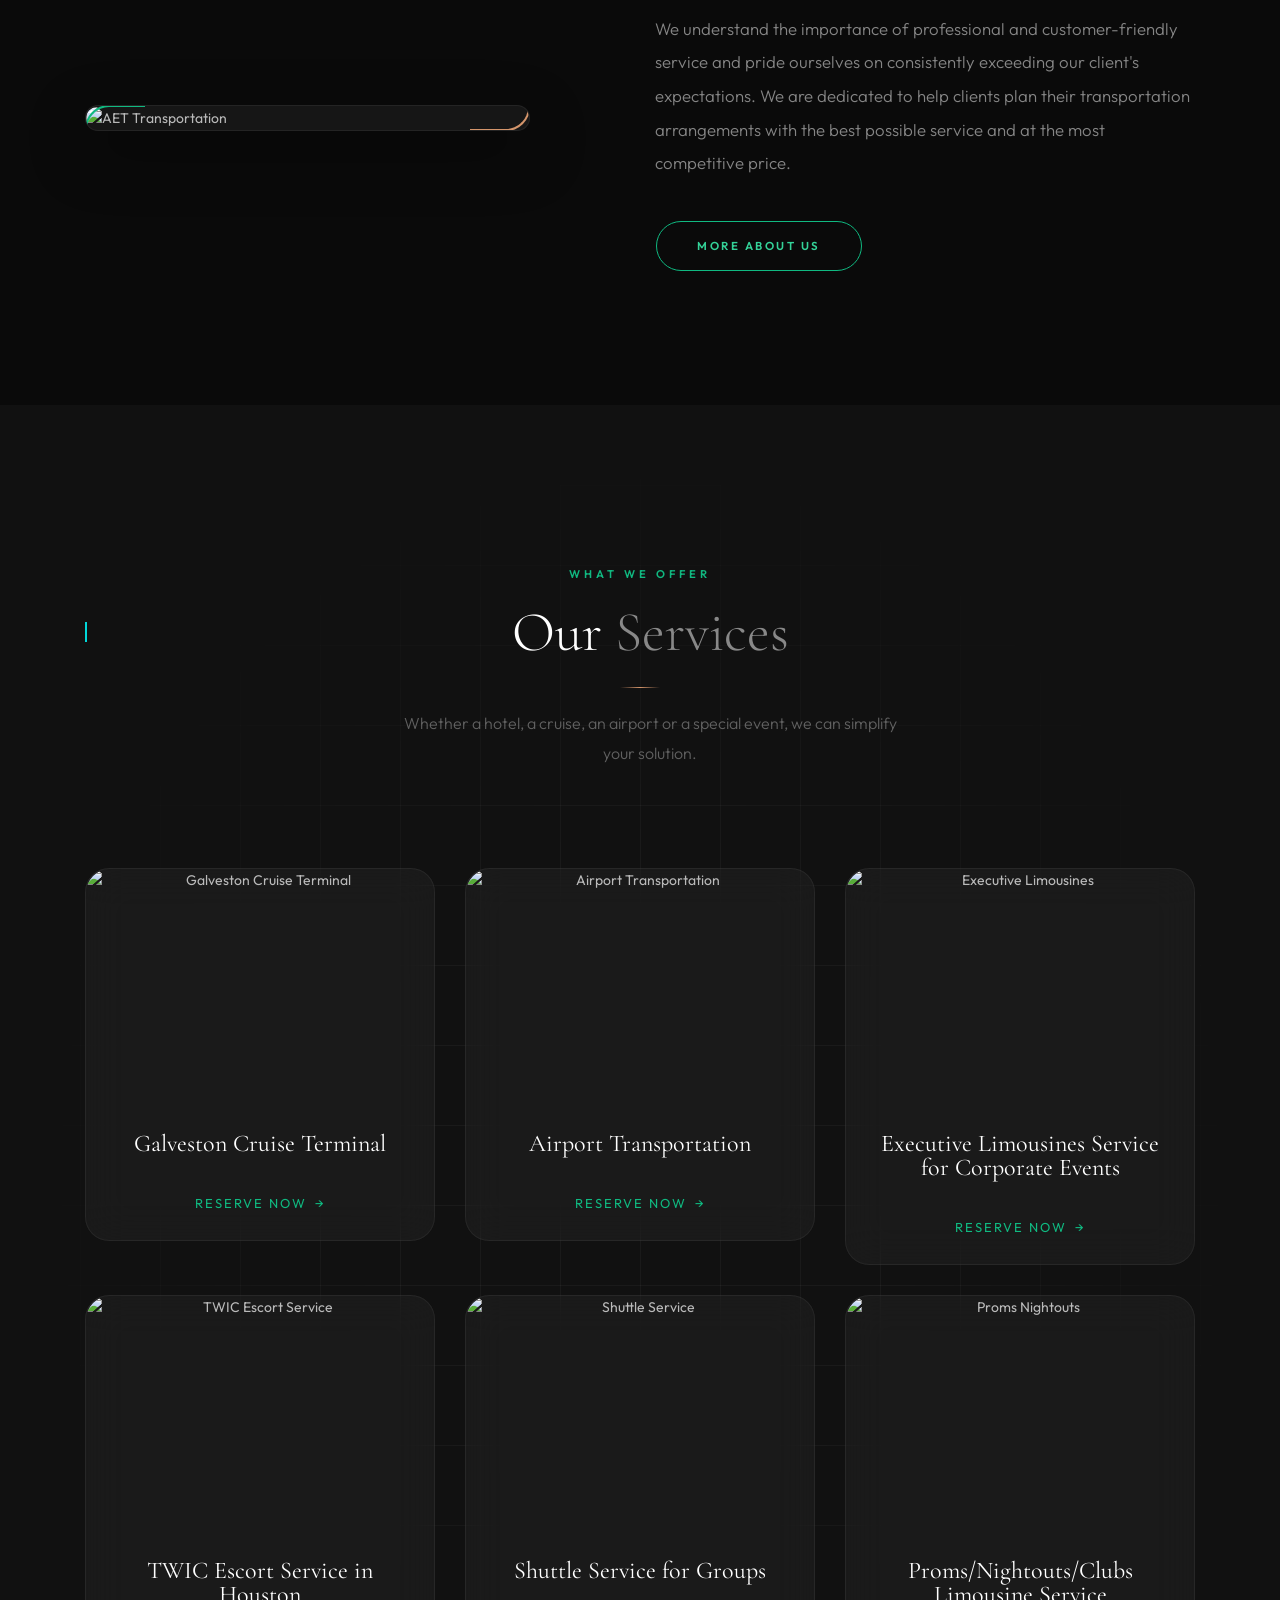
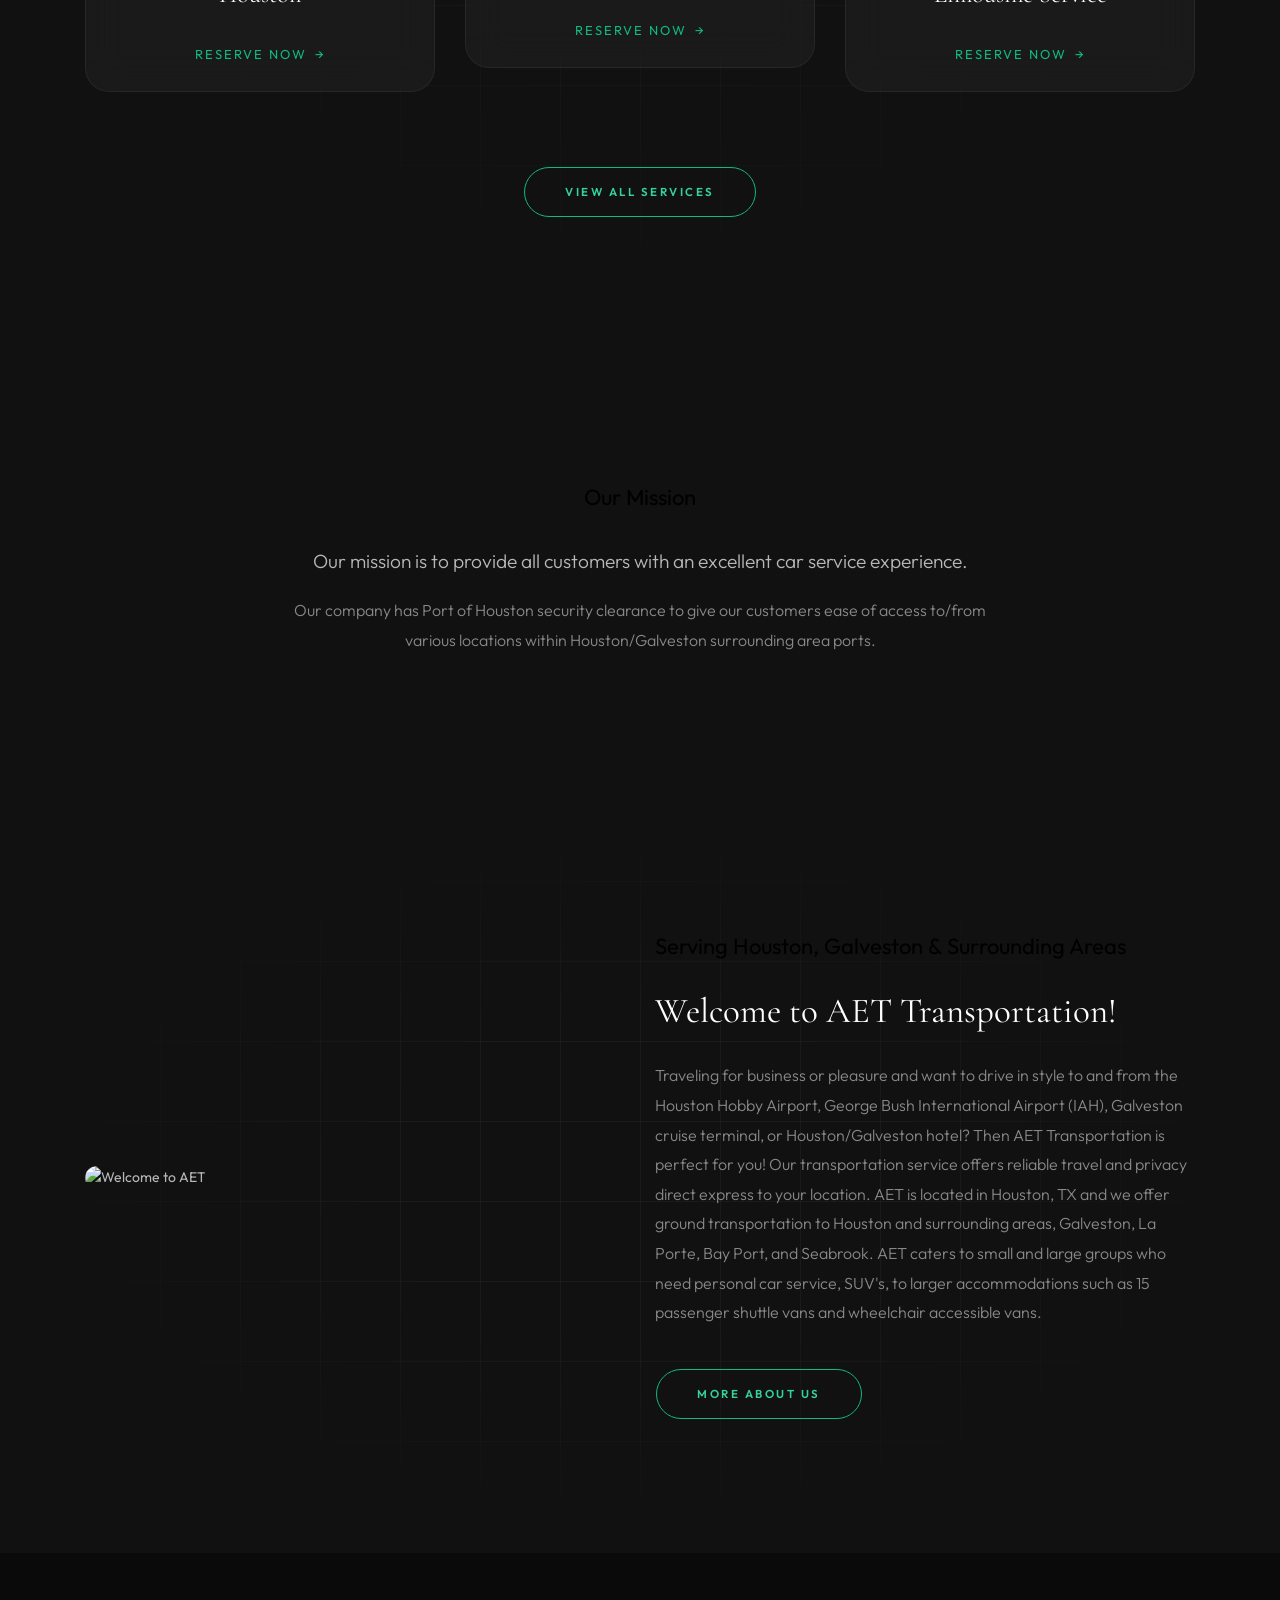
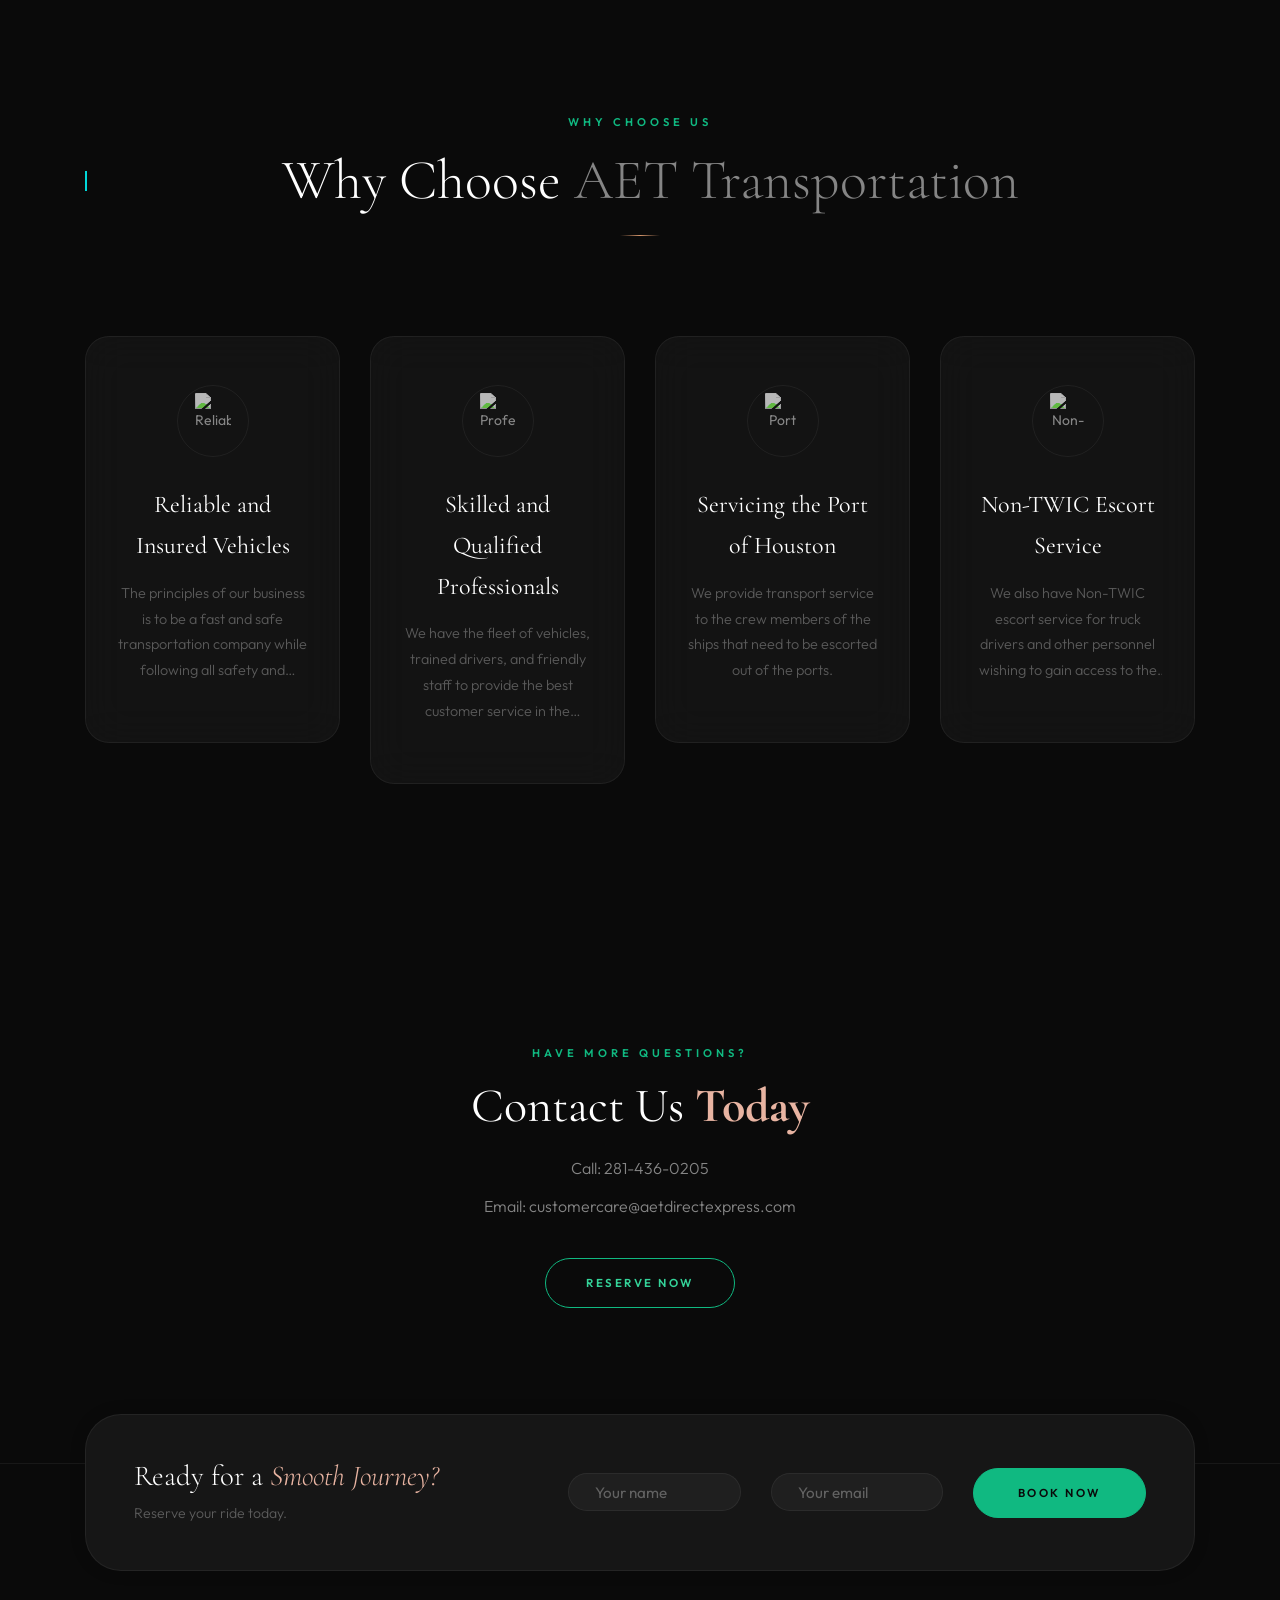
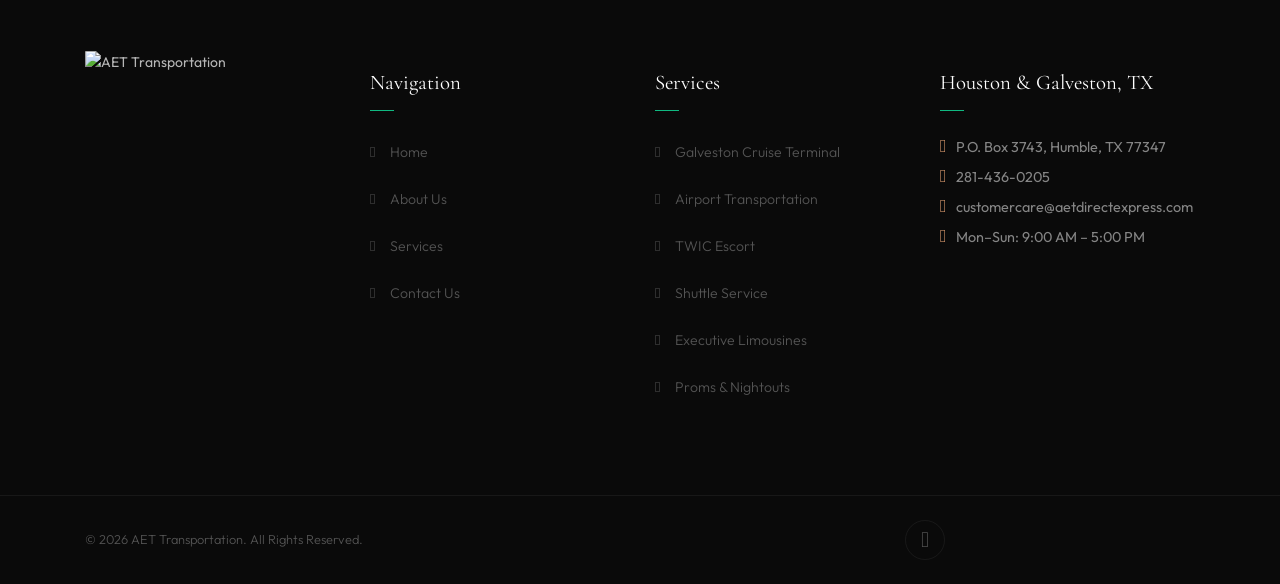
==== commit dcac4912: "Add 3-slide hero carousel with prev/next controls" ====
--- a/index.html
+++ b/index.html
@@ -74,29 +74,79 @@
         </div>
     </div>
 
-    <!-- ========== HERO ========== -->
+    <!-- ========== HERO CAROUSEL ========== -->
     <section id="hero">
-        <div class="slider" style="background-image:url(https://www.aetdirectexpress.com/wp-content/uploads/2020/04/aetexpress-slide-2.jpg)">
-            <div class="hero-decoration hero-ring"></div>
-            <div class="hero-decoration hero-ring-inner"></div>
-            <div class="hero-decoration hero-dot hero-dot-1"></div>
-            <div class="hero-decoration hero-dot hero-dot-2"></div>
-            <div class="hero-decoration hero-dot hero-dot-3"></div>
-            <div class="container">
-                <div class="slider_text" data-aos="fade-up" data-aos-duration="1200">
-                    <h3 class="title"><span>Houston &amp; Galveston Transportation</span>
-                        Everywhere <strong>You Need to Go.</strong></h3>
-                    <div class="hero-accent-line"></div>
-                    <p class="sub-title">Whether a hotel, a cruise, an airport or a special event, we can simplify your solution.</p>
-                    <div>
-                        <a href="contact.html" class="btn btn-primary btn-round" style="margin-top:28px;">Reserve Now</a>
-                    </div>
-                    <div style="margin-top:32px;">
-                        <span class="hero-badge"><i class="zmdi zmdi-shield-check"></i> Licensed &amp; Insured</span>
-                        <span class="hero-badge"><i class="zmdi zmdi-time"></i> Mon–Sun 9am–5pm</span>
-                    </div>
-                </div>
-            </div>
+        <div id="heroCarousel" class="carousel slide" data-ride="carousel" data-interval="4000">
+
+            <!-- Slides -->
+            <div class="carousel-inner">
+
+                <!-- Slide 1 -->
+                <div class="carousel-item active slider" style="background-image:url(https://www.aetdirectexpress.com/wp-content/uploads/2020/04/aetexpress-slide-2.jpg)">
+                    <div class="hero-decoration hero-ring"></div>
+                    <div class="hero-decoration hero-ring-inner"></div>
+                    <div class="hero-decoration hero-dot hero-dot-1"></div>
+                    <div class="hero-decoration hero-dot hero-dot-2"></div>
+                    <div class="hero-decoration hero-dot hero-dot-3"></div>
+                    <div class="container">
+                        <div class="slider_text hero-loaded">
+                            <h3 class="title"><span>Houston &amp; Galveston Transportation</span>
+                                Everywhere <strong>You Need to Go.</strong></h3>
+                            <div class="hero-accent-line"></div>
+                            <p class="sub-title">Whether a hotel, a cruise, an airport or a special event, we can simplify your solution.</p>
+                            <div><a href="contact.html" class="btn btn-primary btn-round" style="margin-top:28px;">Reserve Now</a></div>
+                            <div style="margin-top:32px;">
+                                <span class="hero-badge"><i class="zmdi zmdi-shield-check"></i> Licensed &amp; Insured</span>
+                                <span class="hero-badge"><i class="zmdi zmdi-time"></i> Mon–Sun 9am–5pm</span>
+                            </div>
+                        </div>
+                    </div>
+                </div>
+
+                <!-- Slide 2 -->
+                <div class="carousel-item slider" style="background-image:url(https://www.aetdirectexpress.com/wp-content/uploads/2019/01/direct-express-transportation.jpg)">
+                    <div class="container">
+                        <div class="slider_text hero-loaded">
+                            <h3 class="title"><span>Direct Express</span>
+                                Professional <strong>Transportation</strong></h3>
+                            <div class="hero-accent-line"></div>
+                            <p class="sub-title">Reliable travel and privacy direct express to your location. Serving Houston, Galveston, La Porte, Bay Port, and Seabrook.</p>
+                            <div><a href="services.html" class="btn btn-primary btn-round" style="margin-top:28px;">Our Services</a></div>
+                        </div>
+                    </div>
+                </div>
+
+                <!-- Slide 3 -->
+                <div class="carousel-item slider" style="background-image:url(https://www.aetdirectexpress.com/wp-content/uploads/2019/01/twic-excort-services.jpg)">
+                    <div class="container">
+                        <div class="slider_text hero-loaded">
+                            <h3 class="title"><span>Port of Houston</span>
+                                TWIC Escort <strong>Services</strong></h3>
+                            <div class="hero-accent-line"></div>
+                            <p class="sub-title">Authorized and licensed TWIC escort services for contractors and personnel requiring secure port access.</p>
+                            <div><a href="contact.html" class="btn btn-primary btn-round" style="margin-top:28px;">Get Started</a></div>
+                        </div>
+                    </div>
+                </div>
+
+            </div>
+
+            <!-- Controls -->
+            <a class="carousel-control-prev" href="#heroCarousel" role="button" data-slide="prev"
+               style="width:60px;height:60px;background:var(--bg-glass);border:1px solid var(--border);border-radius:50%;top:50%;transform:translateY(-50%);left:24px;backdrop-filter:blur(12px);">
+                <i class="zmdi zmdi-chevron-left" style="font-size:24px;color:var(--white-70);"></i>
+            </a>
+            <a class="carousel-control-next" href="#heroCarousel" role="button" data-slide="next"
+               style="width:60px;height:60px;background:var(--bg-glass);border:1px solid var(--border);border-radius:50%;top:50%;transform:translateY(-50%);right:24px;backdrop-filter:blur(12px);">
+                <i class="zmdi zmdi-chevron-right" style="font-size:24px;color:var(--white-70);"></i>
+            </a>
+
+            <!-- Indicators -->
+            <ol class="carousel-indicators" style="bottom:30px;">
+                <li data-target="#heroCarousel" data-slide-to="0" class="active" style="width:8px;height:8px;border-radius:50%;background:var(--emerald);border:none;"></li>
+                <li data-target="#heroCarousel" data-slide-to="1" style="width:8px;height:8px;border-radius:50%;background:var(--white-30);border:none;"></li>
+                <li data-target="#heroCarousel" data-slide-to="2" style="width:8px;height:8px;border-radius:50%;background:var(--white-30);border:none;"></li>
+            </ol>
         </div>
     </section>
 
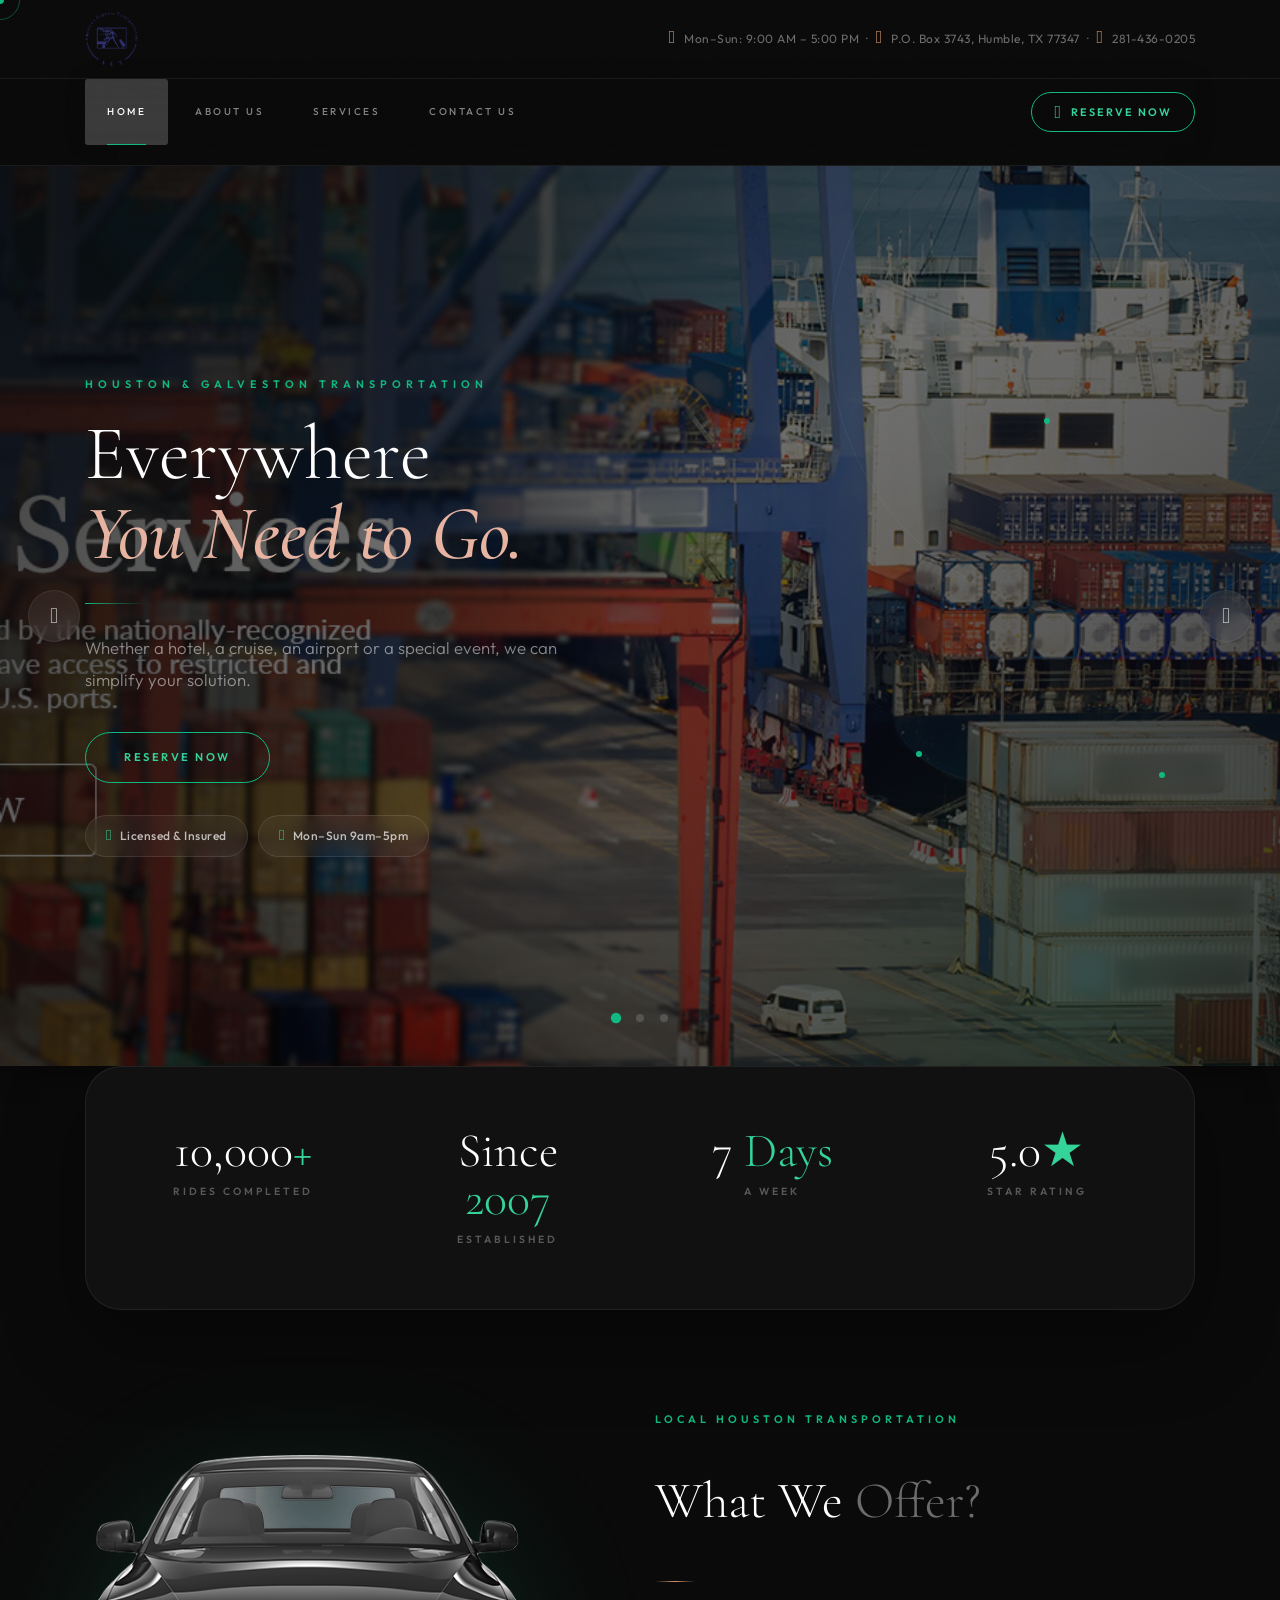
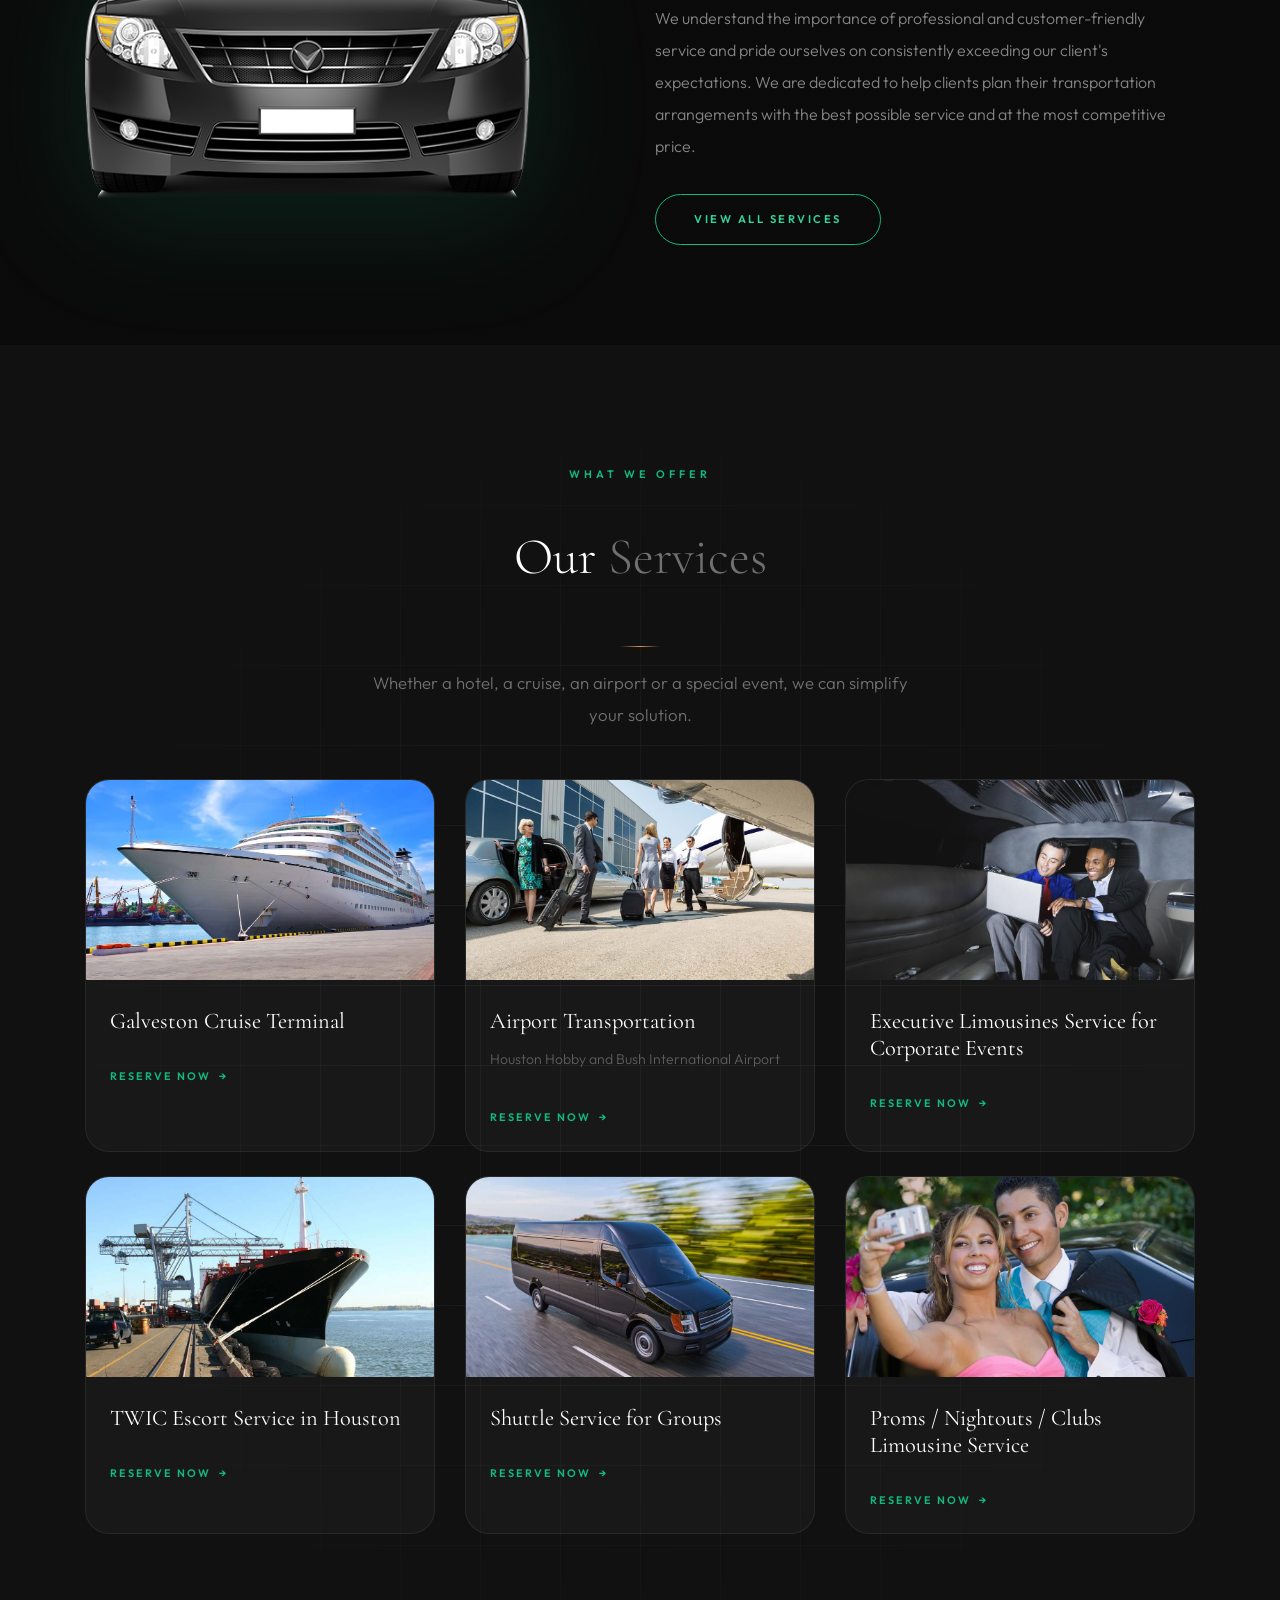
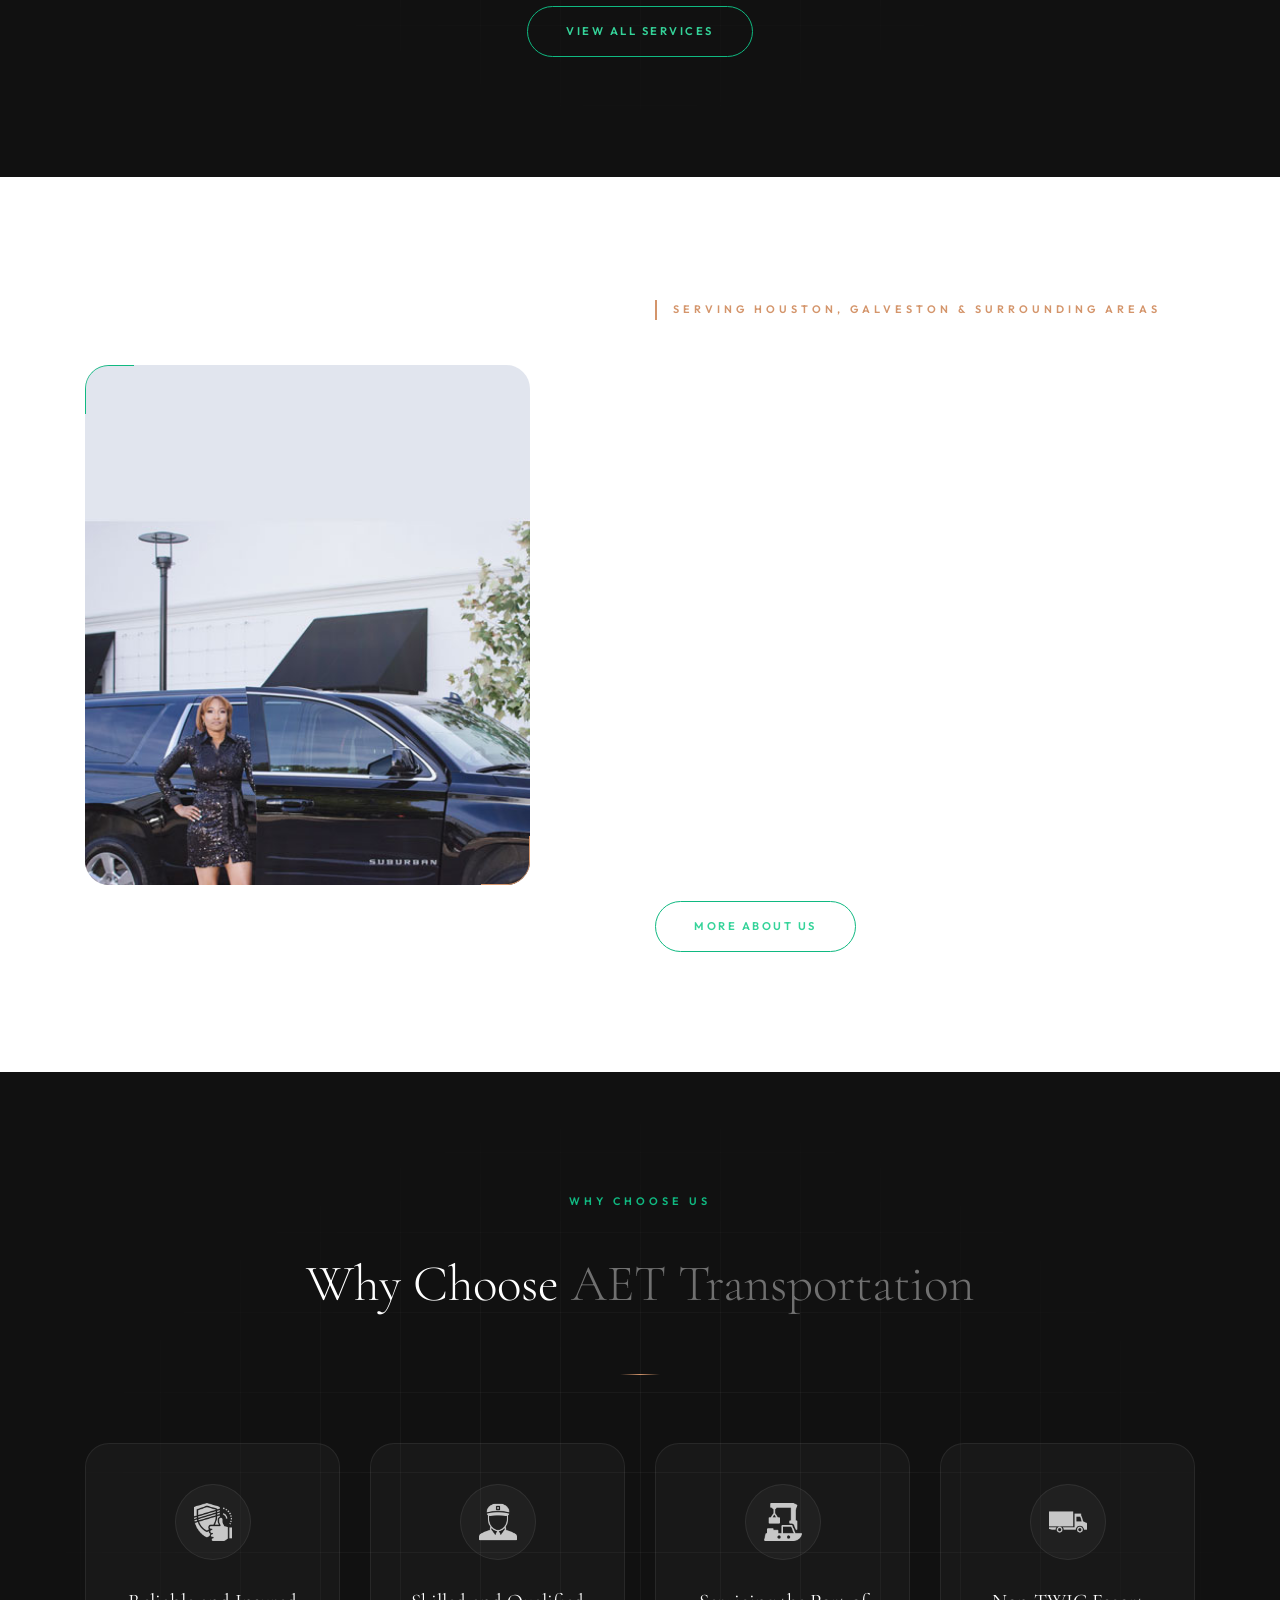
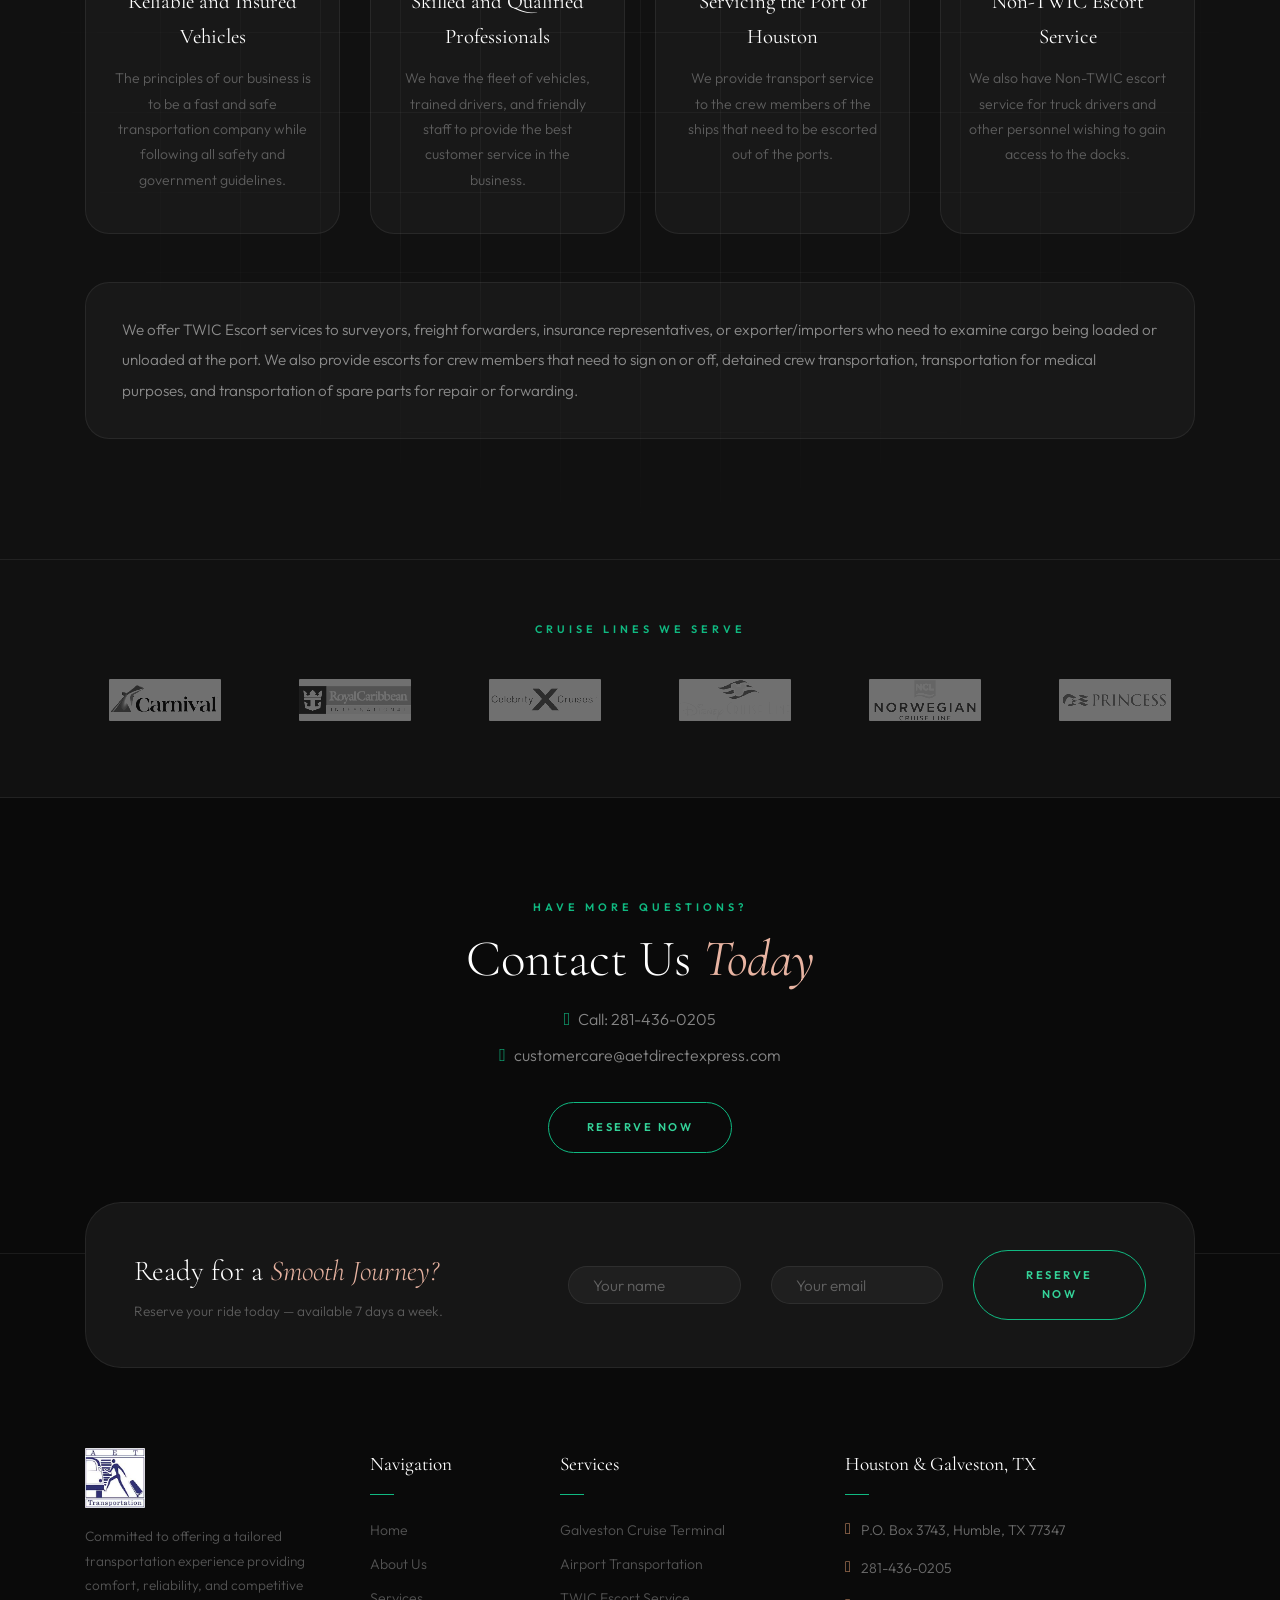
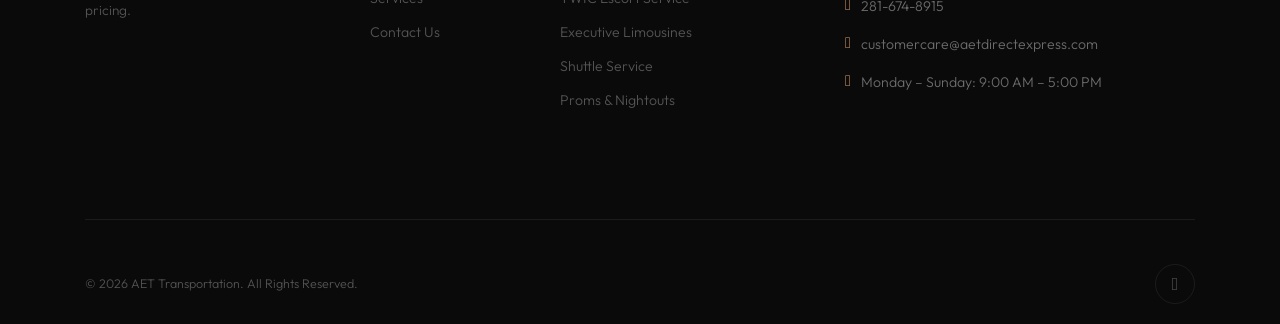
==== commit bc356179: "Complete redesign: clean CSS, local images, fixed carousel, all pages rebuilt - Created assets/css/a" ====
--- a/index.html
+++ b/index.html
@@ -1,479 +1,489 @@
 <!doctype html>
-<html class="no-js" lang="en">
+<html lang="en">
 <head>
-    <meta charset="UTF-8">
-    <meta http-equiv="Content-Security-Policy" content="upgrade-insecure-requests">
-    <meta name="viewport" content="width=device-width, initial-scale=1.0">
-    <meta http-equiv="X-UA-Compatible" content="ie=edge">
-    <meta name="description" content="Choose AET for dependable transportation services, including TWIC escort and cruise transport. Experience reliability and professionalism.">
-    <title>AET Transportation | TWIC Escort | Cruise Transport</title>
-    <link rel="icon" href="favicon.ico">
-    <link rel="stylesheet" href="assets/plugins/bootstrap/css/bootstrap.min.css">
-    <link rel="stylesheet" href="assets/plugins/aos/aos.min.css">
-    <link rel="stylesheet" href="assets/css/main.css">
-    <link rel="stylesheet" href="assets/css/redesign.css">
-    <style>
-        .service-icon-zmdi{width:72px;height:72px;margin:0 auto 28px;display:flex;align-items:center;justify-content:center;border:1px solid var(--border);border-radius:50%;transition:all var(--t);}
-        .service-icon-zmdi .zmdi{font-size:28px;color:var(--white-50);transition:all var(--t);}
-        .service-box:hover .service-icon-zmdi{border-color:var(--emerald);background:var(--emerald-glow);box-shadow:0 0 30px var(--emerald-glow);}
-        .service-box:hover .service-icon-zmdi .zmdi{color:var(--emerald-light);}
-        .partner-logo{max-height:44px;opacity:.5;filter:brightness(2) grayscale(1);transition:all .4s;}
-        .partner-logo:hover{opacity:1;filter:brightness(1) grayscale(0);}
-        .feature-icon-img{width:64px;height:64px;object-fit:contain;margin:0 auto 20px;display:block;filter:brightness(1.5);opacity:.7;}
-        .service-box:hover .feature-icon-img{opacity:1;filter:brightness(2);}
-    </style>
+  <meta charset="UTF-8">
+  <meta name="viewport" content="width=device-width, initial-scale=1.0">
+  <meta http-equiv="X-UA-Compatible" content="ie=edge">
+  <meta name="description" content="Choose AET for dependable transportation services, including TWIC escort and cruise transport. Experience reliability and professionalism.">
+  <title>AET Transportation | TWIC Escort | Cruise Transport</title>
+  <link rel="icon" href="assets/images/logo.png">
+  <link rel="stylesheet" href="assets/plugins/bootstrap/css/bootstrap.min.css">
+  <link rel="stylesheet" href="assets/plugins/aos/aos.min.css">
+  <link rel="stylesheet" href="assets/css/main.css">
+  <link rel="stylesheet" href="assets/css/aet.css">
 </head>
 <body>
 
-<div id="loading" class="page-loader-wrapper">
-    <div class="loader">
-        <div class="m-t-30"><img class="zmdi-hc-spin" src="assets/images/loader.svg" width="48" height="48" alt="Loading"></div>
-        <p>AET Transportation</p>
-    </div>
+<div class="page-loader" id="pageLoader">
+  <div class="loader-ring"></div>
+  <div class="loader-text">AET Transportation</div>
 </div>
-
-<div class="wrapper">
-    <div class="main_header">
-        <header id="header">
-            <div class="container">
-                <div class="head">
-                    <div class="row align-items-center">
-                        <div class="col-lg-4 col-sm-5">
-                            <div class="left">
-                                <a href="index.html" class="navbar-brand"><img src="https://www.aetdirectexpress.com/wp-content/uploads/2024/11/thumbnail_AET-Website-Logo-2.png" alt="AET Transportation" style="max-height:52px;"></a>
-                            </div>
-                        </div>
-                        <div class="col-lg-8 col-sm-7">
-                            <div class="text-right d-none d-md-block">
-                                <p class="col-white m-b-0 p-t-5"><i class="zmdi zmdi-time"></i> Mon–Sun: 9:00 AM – 5:00 PM</p>
-                                <p class="col-white m-b-0"><i class="zmdi zmdi-pin"></i> P.O. Box 3743, Humble, TX 77347 &nbsp;&nbsp; <i class="zmdi zmdi-phone"></i> 281-436-0205</p>
-                            </div>
-                        </div>
-                    </div>
-                </div>
+<div class="scroll-progress" id="scrollProgress"></div>
+
+<div id="cursor-dot" style="position:fixed;top:-4px;left:-4px;width:8px;height:8px;background:var(--emerald);border-radius:50%;pointer-events:none;z-index:100001;transition:width .25s,height .25s,background .25s;will-change:transform;"></div>
+<div id="cursor-ring" style="position:fixed;top:-20px;left:-20px;width:40px;height:40px;border:1px solid var(--emerald);border-radius:50%;pointer-events:none;z-index:100000;opacity:.4;will-change:transform;transition:width .35s,height .35s,opacity .35s,border-color .35s;"></div>
+
+<div id="top"></div>
+
+<header class="site-header">
+  <div class="container">
+    <div class="row align-items-center">
+      <div class="col-lg-3 col-sm-4">
+        <a href="index.html" class="logo d-block">
+          <img src="assets/images/logo.png" alt="AET Transportation">
+        </a>
+      </div>
+      <div class="col-lg-9 col-sm-8 d-none d-md-block">
+        <div class="header-info text-right">
+          <div><i class="zmdi zmdi-time"></i> Mon–Sun: 9:00 AM – 5:00 PM &nbsp;·&nbsp; <i class="zmdi zmdi-pin"></i> P.O. Box 3743, Humble, TX 77347 &nbsp;·&nbsp; <i class="zmdi zmdi-phone"></i> 281-436-0205</div>
+        </div>
+      </div>
+    </div>
+  </div>
+</header>
+
+<nav class="site-nav" id="siteNav">
+  <div class="container">
+    <div class="navbar navbar-expand-lg">
+      <button class="navbar-toggler" type="button" data-toggle="collapse" data-target="#navMenu" aria-expanded="false">
+        <span class="navbar-toggler-icon"></span>
+      </button>
+      <div class="collapse navbar-collapse" id="navMenu">
+        <ul class="navbar-nav mr-auto">
+          <li class="nav-item active"><a class="nav-link" href="index.html">Home</a></li>
+          <li class="nav-item"><a class="nav-link" href="about.html">About Us</a></li>
+          <li class="nav-item"><a class="nav-link" href="services.html">Services</a></li>
+          <li class="nav-item"><a class="nav-link" href="contact.html">Contact Us</a></li>
+        </ul>
+        <a href="contact.html" class="nav-cta"><i class="zmdi zmdi-car"></i> Reserve Now</a>
+      </div>
+    </div>
+  </div>
+</nav>
+
+<!-- ── HERO CAROUSEL ── -->
+<section class="hero-carousel">
+  <div id="aetCarousel" class="carousel slide" data-ride="carousel" data-interval="4500">
+    <div class="carousel-inner">
+
+      <!-- Slide 1 -->
+      <div class="carousel-item active">
+        <div class="hero-slide" style="background-image:url(assets/images/slide1.jpg)">
+          <div class="hero-ring hero-ring-1"></div>
+          <div class="hero-ring hero-ring-2"></div>
+          <div class="hero-dot hero-dot-1"></div>
+          <div class="hero-dot hero-dot-2"></div>
+          <div class="hero-dot hero-dot-3"></div>
+          <div class="container">
+            <div class="hero-content">
+              <span class="hero-eyebrow">Houston &amp; Galveston Transportation</span>
+              <h1 class="hero-title">Everywhere<br><strong>You Need to Go.</strong></h1>
+              <div class="hero-line"></div>
+              <p class="hero-subtitle">Whether a hotel, a cruise, an airport or a special event, we can simplify your solution.</p>
+              <a href="contact.html" class="btn-aet"><span>Reserve Now</span></a>
+              <div class="hero-badges">
+                <span class="hero-badge"><i class="zmdi zmdi-shield-check"></i> Licensed &amp; Insured</span>
+                <span class="hero-badge"><i class="zmdi zmdi-time"></i> Mon–Sun 9am–5pm</span>
+              </div>
             </div>
-        </header>
-
-        <div id="navbar">
-            <div class="container">
-                <nav class="navbar navbar-expand-lg navbar-light bg-light">
-                    <button class="navbar-toggler navbar-toggler-right collapsed" type="button" data-toggle="collapse"
-                            data-target="#navbarMenu" aria-expanded="false" aria-label="Toggle navigation">
-                        <span class="navbar-toggler-icon"></span>
-                    </button>
-                    <div class="collapse navbar-collapse" id="navbarMenu">
-                        <ul class="navbar-nav mr-auto">
-                            <li class="nav-item active"><a class="nav-link" href="index.html">Home</a></li>
-                            <li class="nav-item"><a class="nav-link" href="about.html">About Us</a></li>
-                            <li class="nav-item"><a class="nav-link" href="services.html">Services</a></li>
-                            <li class="nav-item"><a class="nav-link" href="contact.html">Contact Us</a></li>
-                        </ul>
-                    </div>
-                </nav>
+          </div>
+        </div>
+      </div>
+
+      <!-- Slide 2 -->
+      <div class="carousel-item">
+        <div class="hero-slide" style="background-image:url(assets/images/slide2.jpg)">
+          <div class="container">
+            <div class="hero-content">
+              <span class="hero-eyebrow">Direct Express</span>
+              <h1 class="hero-title">Professional<br><strong>Transportation.</strong></h1>
+              <div class="hero-line"></div>
+              <p class="hero-subtitle">Reliable travel and privacy direct express to your location. Serving Houston, Galveston, La Porte, Bay Port, and Seabrook.</p>
+              <a href="services.html" class="btn-aet"><span>Our Services</span></a>
             </div>
-        </div>
-    </div>
-
-    <!-- ========== HERO CAROUSEL ========== -->
-    <section id="hero">
-        <div id="heroCarousel" class="carousel slide" data-ride="carousel" data-interval="4000">
-
-            <!-- Slides -->
-            <div class="carousel-inner">
-
-                <!-- Slide 1 -->
-                <div class="carousel-item active slider" style="background-image:url(https://www.aetdirectexpress.com/wp-content/uploads/2020/04/aetexpress-slide-2.jpg)">
-                    <div class="hero-decoration hero-ring"></div>
-                    <div class="hero-decoration hero-ring-inner"></div>
-                    <div class="hero-decoration hero-dot hero-dot-1"></div>
-                    <div class="hero-decoration hero-dot hero-dot-2"></div>
-                    <div class="hero-decoration hero-dot hero-dot-3"></div>
-                    <div class="container">
-                        <div class="slider_text hero-loaded">
-                            <h3 class="title"><span>Houston &amp; Galveston Transportation</span>
-                                Everywhere <strong>You Need to Go.</strong></h3>
-                            <div class="hero-accent-line"></div>
-                            <p class="sub-title">Whether a hotel, a cruise, an airport or a special event, we can simplify your solution.</p>
-                            <div><a href="contact.html" class="btn btn-primary btn-round" style="margin-top:28px;">Reserve Now</a></div>
-                            <div style="margin-top:32px;">
-                                <span class="hero-badge"><i class="zmdi zmdi-shield-check"></i> Licensed &amp; Insured</span>
-                                <span class="hero-badge"><i class="zmdi zmdi-time"></i> Mon–Sun 9am–5pm</span>
-                            </div>
-                        </div>
-                    </div>
-                </div>
-
-                <!-- Slide 2 -->
-                <div class="carousel-item slider" style="background-image:url(https://www.aetdirectexpress.com/wp-content/uploads/2019/01/direct-express-transportation.jpg)">
-                    <div class="container">
-                        <div class="slider_text hero-loaded">
-                            <h3 class="title"><span>Direct Express</span>
-                                Professional <strong>Transportation</strong></h3>
-                            <div class="hero-accent-line"></div>
-                            <p class="sub-title">Reliable travel and privacy direct express to your location. Serving Houston, Galveston, La Porte, Bay Port, and Seabrook.</p>
-                            <div><a href="services.html" class="btn btn-primary btn-round" style="margin-top:28px;">Our Services</a></div>
-                        </div>
-                    </div>
-                </div>
-
-                <!-- Slide 3 -->
-                <div class="carousel-item slider" style="background-image:url(https://www.aetdirectexpress.com/wp-content/uploads/2019/01/twic-excort-services.jpg)">
-                    <div class="container">
-                        <div class="slider_text hero-loaded">
-                            <h3 class="title"><span>Port of Houston</span>
-                                TWIC Escort <strong>Services</strong></h3>
-                            <div class="hero-accent-line"></div>
-                            <p class="sub-title">Authorized and licensed TWIC escort services for contractors and personnel requiring secure port access.</p>
-                            <div><a href="contact.html" class="btn btn-primary btn-round" style="margin-top:28px;">Get Started</a></div>
-                        </div>
-                    </div>
-                </div>
-
+          </div>
+        </div>
+      </div>
+
+      <!-- Slide 3 -->
+      <div class="carousel-item">
+        <div class="hero-slide" style="background-image:url(assets/images/slide3.jpg)">
+          <div class="container">
+            <div class="hero-content">
+              <span class="hero-eyebrow">Port of Houston</span>
+              <h1 class="hero-title">TWIC Escort<br><strong>Services.</strong></h1>
+              <div class="hero-line"></div>
+              <p class="hero-subtitle">Authorized and licensed TWIC escort services for contractors and personnel requiring secure port access.</p>
+              <a href="contact.html" class="btn-aet"><span>Get Started</span></a>
             </div>
-
-            <!-- Controls -->
-            <a class="carousel-control-prev" href="#heroCarousel" role="button" data-slide="prev"
-               style="width:60px;height:60px;background:var(--bg-glass);border:1px solid var(--border);border-radius:50%;top:50%;transform:translateY(-50%);left:24px;backdrop-filter:blur(12px);">
-                <i class="zmdi zmdi-chevron-left" style="font-size:24px;color:var(--white-70);"></i>
-            </a>
-            <a class="carousel-control-next" href="#heroCarousel" role="button" data-slide="next"
-               style="width:60px;height:60px;background:var(--bg-glass);border:1px solid var(--border);border-radius:50%;top:50%;transform:translateY(-50%);right:24px;backdrop-filter:blur(12px);">
-                <i class="zmdi zmdi-chevron-right" style="font-size:24px;color:var(--white-70);"></i>
-            </a>
-
-            <!-- Indicators -->
-            <ol class="carousel-indicators" style="bottom:30px;">
-                <li data-target="#heroCarousel" data-slide-to="0" class="active" style="width:8px;height:8px;border-radius:50%;background:var(--emerald);border:none;"></li>
-                <li data-target="#heroCarousel" data-slide-to="1" style="width:8px;height:8px;border-radius:50%;background:var(--white-30);border:none;"></li>
-                <li data-target="#heroCarousel" data-slide-to="2" style="width:8px;height:8px;border-radius:50%;background:var(--white-30);border:none;"></li>
-            </ol>
-        </div>
-    </section>
-
-    <!-- ========== TRUST BAR ========== -->
-    <div class="trust-bar">
-        <div class="container">
-            <div class="row">
-                <div class="col-6 col-md-3" data-aos="fade-up" data-aos-delay="0">
-                    <div class="trust-item">
-                        <div class="trust-number">10,000<span class="accent">+</span></div>
-                        <div class="trust-label">Rides Completed</div>
-                    </div>
-                </div>
-                <div class="col-6 col-md-3" data-aos="fade-up" data-aos-delay="100">
-                    <div class="trust-item">
-                        <div class="trust-number">Since 2007</div>
-                        <div class="trust-label">Established</div>
-                    </div>
-                </div>
-                <div class="col-6 col-md-3" data-aos="fade-up" data-aos-delay="200">
-                    <div class="trust-item">
-                        <div class="trust-number">7 Days</div>
-                        <div class="trust-label">A Week</div>
-                    </div>
-                </div>
-                <div class="col-6 col-md-3" data-aos="fade-up" data-aos-delay="300">
-                    <div class="trust-item">
-                        <div class="trust-number">5.0</div>
-                        <div class="trust-label">Star Rating</div>
-                    </div>
-                </div>
+          </div>
+        </div>
+      </div>
+
+    </div>
+
+    <a class="carousel-control-prev" href="#aetCarousel" role="button" data-slide="prev">
+      <i class="zmdi zmdi-chevron-left"></i>
+    </a>
+    <a class="carousel-control-next" href="#aetCarousel" role="button" data-slide="next">
+      <i class="zmdi zmdi-chevron-right"></i>
+    </a>
+
+    <ol class="carousel-indicators">
+      <li data-target="#aetCarousel" data-slide-to="0" class="active"></li>
+      <li data-target="#aetCarousel" data-slide-to="1"></li>
+      <li data-target="#aetCarousel" data-slide-to="2"></li>
+    </ol>
+  </div>
+</section>
+
+<!-- ── TRUST BAR ── -->
+<section style="padding:0;position:relative;z-index:10;">
+  <div class="container">
+    <div class="trust-bar-inner" data-aos="fade-up">
+      <div class="row">
+        <div class="col-6 col-md-3">
+          <div class="trust-item">
+            <div class="trust-number">10,000<span class="accent">+</span></div>
+            <div class="trust-label">Rides Completed</div>
+          </div>
+        </div>
+        <div class="col-6 col-md-3">
+          <div class="trust-item">
+            <div class="trust-number">Since <span class="accent">2007</span></div>
+            <div class="trust-label">Established</div>
+          </div>
+        </div>
+        <div class="col-6 col-md-3">
+          <div class="trust-item">
+            <div class="trust-number">7<span class="accent"> Days</span></div>
+            <div class="trust-label">A Week</div>
+          </div>
+        </div>
+        <div class="col-6 col-md-3">
+          <div class="trust-item">
+            <div class="trust-number">5.0<span class="accent">★</span></div>
+            <div class="trust-label">Star Rating</div>
+          </div>
+        </div>
+      </div>
+    </div>
+  </div>
+</section>
+
+<!-- ── WHAT WE OFFER ── -->
+<section style="background:linear-gradient(rgba(10,10,10,.92),rgba(10,10,10,.92)),url(assets/images/skyline.jpg) center/cover fixed;padding:100px 0;">
+  <div class="container">
+    <div class="row align-items-center">
+      <div class="col-lg-5 mb-5 mb-lg-0" data-aos="fade-right">
+        <img src="assets/images/car-model.png" alt="AET Transportation Vehicle" style="max-width:100%;filter:drop-shadow(0 20px 60px rgba(16,185,129,.15));">
+      </div>
+      <div class="col-lg-6 offset-lg-1" data-aos="fade-left">
+        <span class="section-eyebrow">Local Houston Transportation</span>
+        <h2 class="section-title" style="margin-bottom:20px;">What We <span>Offer?</span></h2>
+        <div class="section-divider"></div>
+        <p style="font-size:1rem;line-height:2;color:var(--white-50);font-weight:300;margin-bottom:24px;">We understand the importance of professional and customer-friendly service and pride ourselves on consistently exceeding our client's expectations. We are dedicated to help clients plan their transportation arrangements with the best possible service and at the most competitive price.</p>
+        <a href="services.html" class="btn-aet" style="margin-top:8px;"><span>View All Services</span></a>
+      </div>
+    </div>
+  </div>
+</section>
+
+<!-- ── SERVICES GRID ── -->
+<section class="section section-alt">
+  <div class="container" style="position:relative;z-index:1;">
+    <div class="row mb-5">
+      <div class="col-12 text-center" data-aos="fade-up">
+        <span class="section-eyebrow">What We Offer</span>
+        <h2 class="section-title">Our <span>Services</span></h2>
+        <div class="section-divider center"></div>
+        <p class="section-lead center mt-3">Whether a hotel, a cruise, an airport or a special event, we can simplify your solution.</p>
+      </div>
+    </div>
+    <div class="row">
+
+      <div class="col-lg-4 col-md-6 mb-4" data-aos="fade-up" data-aos-delay="0">
+        <div class="service-card">
+          <img src="assets/images/service-cruise.jpg" alt="Galveston Cruise Terminal" class="service-card-img">
+          <div class="service-card-body">
+            <div class="service-card-title">Galveston Cruise Terminal</div>
+            <a href="services.html" class="service-card-link">Reserve Now</a>
+          </div>
+        </div>
+      </div>
+
+      <div class="col-lg-4 col-md-6 mb-4" data-aos="fade-up" data-aos-delay="100">
+        <div class="service-card">
+          <img src="assets/images/service-airport.jpg" alt="Airport Transportation" class="service-card-img">
+          <div class="service-card-body">
+            <div class="service-card-title">Airport Transportation</div>
+            <p class="service-card-text">Houston Hobby and Bush International Airport</p>
+            <a href="services.html" class="service-card-link">Reserve Now</a>
+          </div>
+        </div>
+      </div>
+
+      <div class="col-lg-4 col-md-6 mb-4" data-aos="fade-up" data-aos-delay="200">
+        <div class="service-card">
+          <img src="assets/images/service-corporate.jpg" alt="Executive Limousines" class="service-card-img">
+          <div class="service-card-body">
+            <div class="service-card-title">Executive Limousines Service for Corporate Events</div>
+            <a href="services.html" class="service-card-link">Reserve Now</a>
+          </div>
+        </div>
+      </div>
+
+      <div class="col-lg-4 col-md-6 mb-4" data-aos="fade-up" data-aos-delay="0">
+        <div class="service-card">
+          <img src="assets/images/service-twic.jpg" alt="TWIC Escort Service" class="service-card-img">
+          <div class="service-card-body">
+            <div class="service-card-title">TWIC Escort Service in Houston</div>
+            <a href="services.html" class="service-card-link">Reserve Now</a>
+          </div>
+        </div>
+      </div>
+
+      <div class="col-lg-4 col-md-6 mb-4" data-aos="fade-up" data-aos-delay="100">
+        <div class="service-card">
+          <img src="assets/images/service-shuttle.jpg" alt="Shuttle Service" class="service-card-img">
+          <div class="service-card-body">
+            <div class="service-card-title">Shuttle Service for Groups</div>
+            <a href="services.html" class="service-card-link">Reserve Now</a>
+          </div>
+        </div>
+      </div>
+
+      <div class="col-lg-4 col-md-6 mb-4" data-aos="fade-up" data-aos-delay="200">
+        <div class="service-card">
+          <img src="assets/images/service-proms.jpg" alt="Proms Nightouts Clubs" class="service-card-img">
+          <div class="service-card-body">
+            <div class="service-card-title">Proms / Nightouts / Clubs Limousine Service</div>
+            <a href="services.html" class="service-card-link">Reserve Now</a>
+          </div>
+        </div>
+      </div>
+
+    </div>
+    <div class="text-center mt-5" data-aos="fade-up">
+      <a href="services.html" class="btn-aet"><span>View All Services</span></a>
+    </div>
+  </div>
+</section>
+
+<!-- ── WELCOME TO AET ── -->
+<section class="section">
+  <div class="container">
+    <div class="row align-items-center">
+      <div class="col-lg-5 mb-5 mb-lg-0" data-aos="fade-right">
+        <div class="img-frame" style="max-height:520px;">
+          <img src="assets/images/welcome.jpg" alt="Welcome to AET Transportation" style="height:520px;">
+        </div>
+      </div>
+      <div class="col-lg-6 offset-lg-1" data-aos="fade-left">
+        <div class="content-label">Serving Houston, Galveston &amp; Surrounding Areas</div>
+        <h2 class="content-heading">Welcome to <span>AET Transportation!</span></h2>
+        <div class="content-body">
+          <p>Traveling for business or pleasure and want to drive in style to and from the Houston Hobby Airport, George Bush International Airport (IAH), Galveston cruise terminal, or Houston/Galveston hotel? Then AET Transportation is perfect for you!</p>
+          <p>Our transportation service offers reliable travel and privacy direct express to your location. AET is located in Houston, TX and we offer ground transportation to Houston and surrounding areas, Galveston, La Porte, Bay Port, and Seabrook.</p>
+          <p>AET caters to small and large groups who need personal car service, SUV's, to larger accommodations such as 15 passenger shuttle vans and wheelchair accessible vans.</p>
+        </div>
+        <a href="about.html" class="btn-aet mt-3"><span>More About Us</span></a>
+      </div>
+    </div>
+  </div>
+</section>
+
+<!-- ── WHY CHOOSE AET ── -->
+<section class="section section-alt">
+  <div class="container" style="position:relative;z-index:1;">
+    <div class="row mb-5">
+      <div class="col-12 text-center" data-aos="fade-up">
+        <span class="section-eyebrow">Why Choose Us</span>
+        <h2 class="section-title">Why Choose <span>AET Transportation</span></h2>
+        <div class="section-divider center"></div>
+      </div>
+    </div>
+    <div class="row">
+
+      <div class="col-lg-3 col-md-6 mb-4" data-aos="fade-up" data-aos-delay="0">
+        <div class="feature-box">
+          <div class="feature-box-icon">
+            <img src="assets/images/icon-reliability.png" alt="Reliability">
+          </div>
+          <div class="feature-box-title">Reliable and Insured Vehicles</div>
+          <div class="feature-box-text">The principles of our business is to be a fast and safe transportation company while following all safety and government guidelines.</div>
+        </div>
+      </div>
+
+      <div class="col-lg-3 col-md-6 mb-4" data-aos="fade-up" data-aos-delay="100">
+        <div class="feature-box">
+          <div class="feature-box-icon">
+            <img src="assets/images/icon-delivery.png" alt="Professionals">
+          </div>
+          <div class="feature-box-title">Skilled and Qualified Professionals</div>
+          <div class="feature-box-text">We have the fleet of vehicles, trained drivers, and friendly staff to provide the best customer service in the business.</div>
+        </div>
+      </div>
+
+      <div class="col-lg-3 col-md-6 mb-4" data-aos="fade-up" data-aos-delay="200">
+        <div class="feature-box">
+          <div class="feature-box-icon">
+            <img src="assets/images/icon-port.png" alt="Port of Houston">
+          </div>
+          <div class="feature-box-title">Servicing the Port of Houston</div>
+          <div class="feature-box-text">We provide transport service to the crew members of the ships that need to be escorted out of the ports.</div>
+        </div>
+      </div>
+
+      <div class="col-lg-3 col-md-6 mb-4" data-aos="fade-up" data-aos-delay="300">
+        <div class="feature-box">
+          <div class="feature-box-icon">
+            <img src="assets/images/icon-truck.png" alt="Non-TWIC Escort">
+          </div>
+          <div class="feature-box-title">Non-TWIC Escort Service</div>
+          <div class="feature-box-text">We also have Non-TWIC escort service for truck drivers and other personnel wishing to gain access to the docks.</div>
+        </div>
+      </div>
+
+    </div>
+    <div class="row mt-4">
+      <div class="col-12" data-aos="fade-up">
+        <div style="background:var(--bg-glass);border:1px solid var(--border);border-radius:var(--r-lg);padding:32px 36px;">
+          <p style="margin:0;font-size:.95rem;color:var(--white-50);line-height:2;font-weight:300;">We offer TWIC Escort services to surveyors, freight forwarders, insurance representatives, or exporter/importers who need to examine cargo being loaded or unloaded at the port. We also provide escorts for crew members that need to sign on or off, detained crew transportation, transportation for medical purposes, and transportation of spare parts for repair or forwarding.</p>
+        </div>
+      </div>
+    </div>
+  </div>
+</section>
+
+<!-- ── CRUISE LINE PARTNERS ── -->
+<div class="partner-strip">
+  <div class="container">
+    <div class="text-center mb-4" data-aos="fade-up">
+      <span class="section-eyebrow">Cruise Lines We Serve</span>
+    </div>
+    <div class="row justify-content-center align-items-center">
+      <div class="col-4 col-md-2"><div class="partner-logo-wrap"><img src="assets/images/cruise-carnival.png" alt="Carnival" class="partner-logo"></div></div>
+      <div class="col-4 col-md-2"><div class="partner-logo-wrap"><img src="assets/images/cruise-royal.png" alt="Royal Caribbean" class="partner-logo"></div></div>
+      <div class="col-4 col-md-2"><div class="partner-logo-wrap"><img src="assets/images/cruise-celebrity.png" alt="Celebrity" class="partner-logo"></div></div>
+      <div class="col-4 col-md-2"><div class="partner-logo-wrap"><img src="assets/images/cruise-disney.png" alt="Disney" class="partner-logo"></div></div>
+      <div class="col-4 col-md-2"><div class="partner-logo-wrap"><img src="assets/images/cruise-norwegian.png" alt="Norwegian" class="partner-logo"></div></div>
+      <div class="col-4 col-md-2"><div class="partner-logo-wrap"><img src="assets/images/cruise-princess.png" alt="Princess" class="partner-logo"></div></div>
+    </div>
+  </div>
+</div>
+
+<!-- ── CTA BANNER ── -->
+<section class="cta-banner" style="background-image:url(assets/images/car-interior.jpg);">
+  <div class="container text-center" data-aos="fade-up">
+    <span class="section-eyebrow">Have More Questions?</span>
+    <h2 class="cta-banner-title">Contact Us <strong>Today</strong></h2>
+    <p style="color:var(--white-50);margin:12px 0 6px;"><i class="zmdi zmdi-phone" style="color:var(--emerald);margin-right:8px;"></i>Call: 281-436-0205</p>
+    <p style="color:var(--white-50);margin-bottom:32px;"><i class="zmdi zmdi-email" style="color:var(--emerald);margin-right:8px;"></i>customercare@aetdirectexpress.com</p>
+    <a href="contact.html" class="btn-aet"><span>Reserve Now</span></a>
+  </div>
+</section>
+
+<!-- ── FOOTER ── -->
+<footer class="site-footer">
+  <div class="container">
+    <div class="footer-cta" data-aos="fade-up">
+      <div class="row align-items-center">
+        <div class="col-lg-5 d-none d-lg-block">
+          <div class="footer-cta-title">Ready for a <em>Smooth Journey?</em></div>
+          <div class="footer-cta-sub">Reserve your ride today — available 7 days a week.</div>
+        </div>
+        <div class="col-lg-7">
+          <form action="mailto:customercare@aetdirectexpress.com" method="post" enctype="text/plain">
+            <div class="row align-items-center">
+              <div class="col-md-4 mb-2 mb-md-0"><input type="text" placeholder="Your name" class="form-control"></div>
+              <div class="col-md-4 mb-2 mb-md-0"><input type="email" placeholder="Your email" class="form-control"></div>
+              <div class="col-md-4"><button type="submit" class="btn-aet w-100" style="justify-content:center;"><span>Reserve Now</span></button></div>
             </div>
-        </div>
-    </div>
-
-    <!-- ========== CONTENT ========== -->
-    <section class="main-section">
-
-        <!-- What We Offer -->
-        <div class="about-us-section">
-            <div class="container">
-                <div class="row">
-                    <div class="section-title col-12" data-aos="fade-up">
-                        <span class="section-subtitle">Local Houston Transportation</span>
-                        <h2>What We <span>Offer?</span></h2>
-                        <div class="section-divider"></div>
-                    </div>
-                </div>
-                <div class="row align-items-center justify-content-between">
-                    <div class="col-lg-5 col-md-5" data-aos="fade-up" data-aos-delay="100">
-                        <div class="box-img box-shadow">
-                            <img src="https://www.aetdirectexpress.com/wp-content/uploads/2019/01/car-model.png" alt="AET Transportation" style="max-width:100%;border-radius:var(--r-lg);">
-                        </div>
-                    </div>
-                    <div class="col-lg-6 col-md-7">
-                        <div class="common-cnt" data-aos="fade-up" data-aos-delay="200">
-                            <div class="section-top">
-                                <p>Local, Houston Transportation Company</p>
-                            </div>
-                            <p>We understand the importance of professional and customer-friendly service and pride ourselves on consistently exceeding our client's expectations. We are dedicated to help clients plan their transportation arrangements with the best possible service and at the most competitive price.</p>
-                            <p><a href="about.html" class="btn btn-primary btn-simple btn-round" style="margin-top:16px;">More About Us</a></p>
-                        </div>
-                    </div>
-                </div>
-            </div>
-        </div>
-
-        <!-- Services -->
-        <div class="our-best-service xl-slategray section-65-100">
-            <div class="container">
-                <div class="row">
-                    <div class="section-title col-12" data-aos="fade-up">
-                        <span class="section-subtitle">What We Offer</span>
-                        <h2>Our <span>Services</span></h2>
-                        <div class="section-divider"></div>
-                        <p class="section-desc">Whether a hotel, a cruise, an airport or a special event, we can simplify your solution.</p>
-                    </div>
-                </div>
-                <div class="row">
-                    <div class="col-md-4 col-sm-6" data-aos="fade-up" data-aos-delay="0">
-                        <div class="service-box" style="padding:0 !important;overflow:hidden;">
-                            <img src="https://www.aetdirectexpress.com/wp-content/uploads/2019/03/galveston-cruise-terminal-cover.jpg" alt="Galveston Cruise Terminal" style="width:100%;height:200px;object-fit:cover;border-radius:var(--r-lg) var(--r-lg) 0 0;display:block;">
-                            <div style="padding:28px 24px 24px;">
-                                <div class="service-name">Galveston Cruise Terminal</div>
-                                <div class="service-dep">
-                                    <a href="services.html">Reserve Now</a>
-                                </div>
-                            </div>
-                        </div>
-                    </div>
-                    <div class="col-md-4 col-sm-6" data-aos="fade-up" data-aos-delay="100">
-                        <div class="service-box" style="padding:0 !important;overflow:hidden;">
-                            <img src="https://www.aetdirectexpress.com/wp-content/uploads/2019/03/executive-limousines-service-corporate-events-cover.jpg" alt="Airport Transportation" style="width:100%;height:200px;object-fit:cover;border-radius:var(--r-lg) var(--r-lg) 0 0;display:block;">
-                            <div style="padding:28px 24px 24px;">
-                                <div class="service-name">Airport Transportation</div>
-                                <div class="service-dep">
-                                    <a href="services.html">Reserve Now</a>
-                                </div>
-                            </div>
-                        </div>
-                    </div>
-                    <div class="col-md-4 col-sm-6" data-aos="fade-up" data-aos-delay="200">
-                        <div class="service-box" style="padding:0 !important;overflow:hidden;">
-                            <img src="https://www.aetdirectexpress.com/wp-content/uploads/2019/03/executive-limousines-service-corporate-events-cover-1.jpg" alt="Executive Limousines" style="width:100%;height:200px;object-fit:cover;border-radius:var(--r-lg) var(--r-lg) 0 0;display:block;">
-                            <div style="padding:28px 24px 24px;">
-                                <div class="service-name">Executive Limousines Service for Corporate Events</div>
-                                <div class="service-dep">
-                                    <a href="services.html">Reserve Now</a>
-                                </div>
-                            </div>
-                        </div>
-                    </div>
-                    <div class="col-md-4 col-sm-6" data-aos="fade-up" data-aos-delay="0">
-                        <div class="service-box" style="padding:0 !important;overflow:hidden;">
-                            <img src="https://www.aetdirectexpress.com/wp-content/uploads/2019/03/twic-escort-service-houston-cover.jpg" alt="TWIC Escort Service" style="width:100%;height:200px;object-fit:cover;border-radius:var(--r-lg) var(--r-lg) 0 0;display:block;">
-                            <div style="padding:28px 24px 24px;">
-                                <div class="service-name">TWIC Escort Service in Houston</div>
-                                <div class="service-dep">
-                                    <a href="services.html">Reserve Now</a>
-                                </div>
-                            </div>
-                        </div>
-                    </div>
-                    <div class="col-md-4 col-sm-6" data-aos="fade-up" data-aos-delay="100">
-                        <div class="service-box" style="padding:0 !important;overflow:hidden;">
-                            <img src="https://www.aetdirectexpress.com/wp-content/uploads/2019/03/shuttle-service-groups-cover.jpg" alt="Shuttle Service" style="width:100%;height:200px;object-fit:cover;border-radius:var(--r-lg) var(--r-lg) 0 0;display:block;">
-                            <div style="padding:28px 24px 24px;">
-                                <div class="service-name">Shuttle Service for Groups</div>
-                                <div class="service-dep">
-                                    <a href="services.html">Reserve Now</a>
-                                </div>
-                            </div>
-                        </div>
-                    </div>
-                    <div class="col-md-4 col-sm-6" data-aos="fade-up" data-aos-delay="200">
-                        <div class="service-box" style="padding:0 !important;overflow:hidden;">
-                            <img src="https://www.aetdirectexpress.com/wp-content/uploads/2019/03/proms-nightouts-clubs-limousine-service-cover.jpg" alt="Proms Nightouts" style="width:100%;height:200px;object-fit:cover;border-radius:var(--r-lg) var(--r-lg) 0 0;display:block;">
-                            <div style="padding:28px 24px 24px;">
-                                <div class="service-name">Proms/Nightouts/Clubs Limousine Service</div>
-                                <div class="service-dep">
-                                    <a href="services.html">Reserve Now</a>
-                                </div>
-                            </div>
-                        </div>
-                    </div>
-                </div>
-                <div class="text-center" style="margin-top:40px;"><a href="services.html" class="btn btn-primary btn-round">View All Services</a></div>
-            </div>
-        </div>
-
-        <!-- Mission Statement -->
-        <div class="about-us-section" style="background:var(--bg-raised) !important;">
-            <div class="container">
-                <div class="row justify-content-center">
-                    <div class="col-lg-8 text-center" data-aos="fade-up">
-                        <div class="section-top"><p>Our Mission</p></div>
-                        <p style="font-size:1.2rem;line-height:2;color:var(--white-70);">Our mission is to provide all customers with an excellent car service experience.</p>
-                        <p>Our company has Port of Houston security clearance to give our customers ease of access to/from various locations within Houston/Galveston surrounding area ports.</p>
-                    </div>
-                </div>
-            </div>
-        </div>
-
-        <!-- Welcome to AET -->
-        <div class="our-best-service xl-slategray section-65-100">
-            <div class="container">
-                <div class="row align-items-center justify-content-between">
-                    <div class="col-lg-5 col-md-5" data-aos="fade-up" data-aos-delay="100">
-                        <img src="https://www.aetdirectexpress.com/wp-content/uploads/2019/01/welcome-to-aet-express.jpg" class="img-fluid" style="border-radius:var(--r-lg);max-height:500px;object-fit:cover;" alt="Welcome to AET">
-                    </div>
-                    <div class="col-lg-6 col-md-7">
-                        <div class="common-cnt" data-aos="fade-up" data-aos-delay="200">
-                            <div class="section-top">
-                                <p>Serving Houston, Galveston &amp; Surrounding Areas</p>
-                            </div>
-                            <h2>Welcome to <span>AET Transportation!</span></h2>
-                            <p>Traveling for business or pleasure and want to drive in style to and from the Houston Hobby Airport, George Bush International Airport (IAH), Galveston cruise terminal, or Houston/Galveston hotel? Then AET Transportation is perfect for you! Our transportation service offers reliable travel and privacy direct express to your location. AET is located in Houston, TX and we offer ground transportation to Houston and surrounding areas, Galveston, La Porte, Bay Port, and Seabrook. AET caters to small and large groups who need personal car service, SUV's, to larger accommodations such as 15 passenger shuttle vans and wheelchair accessible vans.</p>
-                            <p><a href="about.html" class="btn btn-primary btn-simple btn-round" style="margin-top:16px;">More About Us</a></p>
-                        </div>
-                    </div>
-                </div>
-            </div>
-        </div>
-
-        <!-- Why Choose AET -->
-        <div class="about-us-section">
-            <div class="container">
-                <div class="row">
-                    <div class="section-title col-12" data-aos="fade-up">
-                        <span class="section-subtitle">Why Choose Us</span>
-                        <h2>Why Choose <span>AET Transportation</span></h2>
-                        <div class="section-divider"></div>
-                    </div>
-                </div>
-                <div class="row">
-                    <div class="col-md-3 col-sm-6" data-aos="fade-up" data-aos-delay="0">
-                        <div class="service-box">
-                            <div class="service-icon">
-                                <img src="https://www.aetdirectexpress.com/wp-content/uploads/2019/01/reliability.png" class="feature-icon-img" alt="Reliable">
-                            </div>
-                            <div class="service-name">Reliable and Insured Vehicles</div>
-                            <div class="service-dep"><p>The principles of our business is to be a fast and safe transportation company while following all safety and government guidelines.</p></div>
-                        </div>
-                    </div>
-                    <div class="col-md-3 col-sm-6" data-aos="fade-up" data-aos-delay="100">
-                        <div class="service-box">
-                            <div class="service-icon">
-                                <img src="https://www.aetdirectexpress.com/wp-content/uploads/2019/01/delivery-man.png" class="feature-icon-img" alt="Professionals">
-                            </div>
-                            <div class="service-name">Skilled and Qualified Professionals</div>
-                            <div class="service-dep"><p>We have the fleet of vehicles, trained drivers, and friendly staff to provide the best customer service in the business.</p></div>
-                        </div>
-                    </div>
-                    <div class="col-md-3 col-sm-6" data-aos="fade-up" data-aos-delay="200">
-                        <div class="service-box">
-                            <div class="service-icon">
-                                <img src="https://www.aetdirectexpress.com/wp-content/uploads/2019/01/port.png" class="feature-icon-img" alt="Port of Houston">
-                            </div>
-                            <div class="service-name">Servicing the Port of Houston</div>
-                            <div class="service-dep"><p>We provide transport service to the crew members of the ships that need to be escorted out of the ports.</p></div>
-                        </div>
-                    </div>
-                    <div class="col-md-3 col-sm-6" data-aos="fade-up" data-aos-delay="300">
-                        <div class="service-box">
-                            <div class="service-icon">
-                                <img src="https://www.aetdirectexpress.com/wp-content/uploads/2019/01/truck-side-view.png" class="feature-icon-img" alt="Non-TWIC Escort">
-                            </div>
-                            <div class="service-name">Non-TWIC Escort Service</div>
-                            <div class="service-dep"><p>We also have Non-TWIC escort service for truck drivers and other personnel wishing to gain access to the docks.</p></div>
-                        </div>
-                    </div>
-                </div>
-            </div>
-        </div>
-
-        <!-- CTA Banner -->
-        <div style="background:linear-gradient(rgba(10,10,10,0.75),rgba(10,10,10,0.75)),url(https://www.aetdirectexpress.com/wp-content/uploads/2019/01/car-interior.jpg) center/cover no-repeat;padding:100px 0;">
-            <div class="container text-center" data-aos="fade-up">
-                <span class="section-subtitle">Have More Questions?</span>
-                <h2 style="font-size:3rem !important;margin-bottom:20px;">Contact Us <strong style="color:var(--rose-light)!important;">Today</strong></h2>
-                <p style="color:var(--white-50);margin-bottom:8px;">Call: 281-436-0205</p>
-                <p style="color:var(--white-50);margin-bottom:32px;">Email: customercare@aetdirectexpress.com</p>
-                <a href="contact.html" class="btn btn-primary btn-round">Reserve Now</a>
-            </div>
-        </div>
-
-    </section>
-
-    <!-- ========== FOOTER ========== -->
-    <footer id="footer">
-        <div class="container">
-            <div class="row">
-                <div class="col-lg-12">
-                    <div class="form" data-aos="fade-up">
-                        <div class="row align-items-center">
-                            <div class="col-lg-5 d-none d-lg-block">
-                                <h4 style="font-family:var(--font-display);color:var(--white);font-size:1.8rem;font-weight:300;margin:0;">Ready for a <em style="color:var(--rose-light);">Smooth Journey?</em></h4>
-                                <p style="color:var(--white-30);margin:8px 0 0;font-size:.88rem;font-weight:300;">Reserve your ride today.</p>
-                            </div>
-                            <div class="col-lg-7 col-md-12">
-                                <form class="contact-form" action="mailto:customercare@aetdirectexpress.com" method="post" enctype="text/plain">
-                                    <div class="row align-items-center">
-                                        <div class="col-md-4"><div class="form-group m-b-0"><input type="text" placeholder="Your name" class="form-control"></div></div>
-                                        <div class="col-md-4"><div class="form-group m-b-0"><input type="email" placeholder="Your email" class="form-control"></div></div>
-                                        <div class="col-md-4"><button class="btn btn-primary btn-round btn-block margin-0">Book Now</button></div>
-                                    </div>
-                                </form>
-                            </div>
-                        </div>
-                    </div>
-                </div>
-            </div>
-            <div class="row" data-aos="fade-up">
-                <div class="col-lg-3 col-md-6">
-                    <div class="fcard links">
-                        <img src="https://www.aetdirectexpress.com/wp-content/uploads/2019/01/box-logo-blue.jpg" alt="AET Transportation" style="max-height:60px;margin-bottom:16px;">
-                    </div>
-                </div>
-                <div class="col-lg-3 col-md-6">
-                    <div class="fcard links">
-                        <h5 class="title">Navigation</h5>
-                        <ul class="list-unstyled">
-                            <li><a href="index.html">Home</a></li>
-                            <li><a href="about.html">About Us</a></li>
-                            <li><a href="services.html">Services</a></li>
-                            <li><a href="contact.html">Contact Us</a></li>
-                        </ul>
-                    </div>
-                </div>
-                <div class="col-lg-3 col-md-6">
-                    <div class="fcard links">
-                        <h5 class="title">Services</h5>
-                        <ul class="list-unstyled">
-                            <li><a href="services.html">Galveston Cruise Terminal</a></li>
-                            <li><a href="services.html">Airport Transportation</a></li>
-                            <li><a href="services.html">TWIC Escort</a></li>
-                            <li><a href="services.html">Shuttle Service</a></li>
-                            <li><a href="services.html">Executive Limousines</a></li>
-                            <li><a href="services.html">Proms &amp; Nightouts</a></li>
-                        </ul>
-                    </div>
-                </div>
-                <div class="col-lg-3 col-md-6">
-                    <div class="fcard links">
-                        <h5 class="title">Houston &amp; Galveston, TX</h5>
-                        <p style="color:var(--white-50);font-size:.9rem;margin-bottom:6px;"><i class="zmdi zmdi-pin"></i> P.O. Box 3743, Humble, TX 77347</p>
-                        <p style="color:var(--white-50);font-size:.9rem;margin-bottom:6px;"><i class="zmdi zmdi-phone"></i> 281-436-0205</p>
-                        <p style="color:var(--white-50);font-size:.9rem;margin-bottom:6px;"><i class="zmdi zmdi-email"></i> customercare@aetdirectexpress.com</p>
-                        <p style="color:var(--white-50);font-size:.9rem;margin-bottom:0;"><i class="zmdi zmdi-time"></i> Mon–Sun: 9:00 AM – 5:00 PM</p>
-                    </div>
-                </div>
-            </div>
-        </div>
-        <div class="copyright">
-            <div class="container">
-                <div class="row align-items-center">
-                    <div class="col-lg-8 col-md-8"><small>&copy; 2026 AET Transportation. All Rights Reserved.</small></div>
-                    <div class="col-lg-2 col-md-2 text-center"><div class="up"><a href="#header"><i class="zmdi zmdi-caret-up-circle"></i></a></div></div>
-                    <div class="col-lg-2 col-md-2"></div>
-                </div>
-            </div>
-        </div>
-    </footer>
-</div>
+          </form>
+        </div>
+      </div>
+    </div>
+
+    <div class="row" data-aos="fade-up">
+      <div class="col-lg-3 col-md-6 mb-5">
+        <div class="footer-logo"><img src="assets/images/logo-footer.jpg" alt="AET Transportation"></div>
+        <p style="font-size:.85rem;color:var(--white-30);font-weight:300;line-height:1.8;">Committed to offering a tailored transportation experience providing comfort, reliability, and competitive pricing.</p>
+      </div>
+      <div class="col-lg-2 col-md-6 mb-5">
+        <div class="footer-col-title">Navigation</div>
+        <ul class="footer-col-links">
+          <li><a href="index.html">Home</a></li>
+          <li><a href="about.html">About Us</a></li>
+          <li><a href="services.html">Services</a></li>
+          <li><a href="contact.html">Contact Us</a></li>
+        </ul>
+      </div>
+      <div class="col-lg-3 col-md-6 mb-5">
+        <div class="footer-col-title">Services</div>
+        <ul class="footer-col-links">
+          <li><a href="services.html">Galveston Cruise Terminal</a></li>
+          <li><a href="services.html">Airport Transportation</a></li>
+          <li><a href="services.html">TWIC Escort Service</a></li>
+          <li><a href="services.html">Executive Limousines</a></li>
+          <li><a href="services.html">Shuttle Service</a></li>
+          <li><a href="services.html">Proms &amp; Nightouts</a></li>
+        </ul>
+      </div>
+      <div class="col-lg-4 col-md-6 mb-5">
+        <div class="footer-col-title">Houston &amp; Galveston, TX</div>
+        <div class="footer-contact-item"><span class="zmdi zmdi-pin"></span><span>P.O. Box 3743, Humble, TX 77347</span></div>
+        <div class="footer-contact-item"><span class="zmdi zmdi-phone"></span><span><a href="tel:2814360205">281-436-0205</a></span></div>
+        <div class="footer-contact-item"><span class="zmdi zmdi-phone"></span><span><a href="tel:2816748915">281-674-8915</a></span></div>
+        <div class="footer-contact-item"><span class="zmdi zmdi-email"></span><span><a href="mailto:customercare@aetdirectexpress.com">customercare@aetdirectexpress.com</a></span></div>
+        <div class="footer-contact-item"><span class="zmdi zmdi-time"></span><span>Monday – Sunday: 9:00 AM – 5:00 PM</span></div>
+      </div>
+    </div>
+
+    <hr class="footer-divider">
+    <div class="footer-bottom">
+      <div class="footer-copyright">© 2026 AET Transportation. All Rights Reserved.</div>
+      <a href="#top" class="footer-back-top"><i class="zmdi zmdi-chevron-up"></i></a>
+    </div>
+  </div>
+</footer>
 
 <script src="assets/bundles/libscripts.bundle.js"></script>
-<script src="assets/js/app.js"></script>
-<script src="assets/js/premium.js"></script>
+<script src="assets/plugins/aos/aos.js"></script>
+<script>
+AOS.init({ duration: 900, once: true, offset: 80 });
+
+window.addEventListener('load', () => {
+  const loader = document.getElementById('pageLoader');
+  if(loader) { setTimeout(() => loader.classList.add('hidden'), 400); }
+});
+
+const prog = document.getElementById('scrollProgress');
+if(prog) {
+  window.addEventListener('scroll', () => {
+    const pct = (window.scrollY / (document.body.scrollHeight - window.innerHeight)) * 100;
+    prog.style.width = pct + '%';
+  });
+}
+
+const nav = document.getElementById('siteNav');
+if(nav) {
+  window.addEventListener('scroll', () => {
+    nav.classList.toggle('scrolled', window.scrollY > 60);
+  });
+}
+
+const dot = document.getElementById('cursor-dot');
+const ring = document.getElementById('cursor-ring');
+if(dot && ring && window.innerWidth >= 992) {
+  let mx=0,my=0,rx=0,ry=0;
+  document.addEventListener('mousemove', e => { mx=e.clientX; my=e.clientY; dot.style.left=(mx-4)+'px'; dot.style.top=(my-4)+'px'; });
+  (function tick(){rx+=(mx-rx)*.12; ry+=(my-ry)*.12; ring.style.left=(rx-20)+'px'; ring.style.top=(ry-20)+'px'; requestAnimationFrame(tick);})();
+  document.querySelectorAll('a,button,.btn-aet,.service-card,.feature-box').forEach(el => {
+    el.addEventListener('mouseenter',()=>{dot.style.width='14px';dot.style.height='14px';dot.style.background='var(--rose)';ring.style.width='60px';ring.style.height='60px';ring.style.borderColor='var(--rose)';});
+    el.addEventListener('mouseleave',()=>{dot.style.width='8px';dot.style.height='8px';dot.style.background='var(--emerald)';ring.style.width='40px';ring.style.height='40px';ring.style.borderColor='var(--emerald)';});
+  });
+}
+</script>
 </body>
 </html>
--- a/assets/css/aet.css
+++ b/assets/css/aet.css
@@ -0,0 +1,346 @@
+@import url('https://fonts.googleapis.com/css2?family=Cormorant+Garamond:ital,wght@0,300;0,400;0,600;1,300;1,400&family=Outfit:wght@300;400;500;600;700&display=swap');
+
+:root {
+  --bg: #0A0A0A;
+  --bg-raised: #111111;
+  --bg-card: #161616;
+  --bg-glass: rgba(255,255,255,0.03);
+  --border: rgba(255,255,255,0.07);
+  --border-hover: rgba(255,255,255,0.15);
+  --emerald: #10B981;
+  --emerald-light: #34D399;
+  --emerald-glow: rgba(16,185,129,0.12);
+  --rose: #D4956B;
+  --rose-light: #E8B4A2;
+  --white: #FFFFFF;
+  --white-90: rgba(255,255,255,0.9);
+  --white-70: rgba(255,255,255,0.7);
+  --white-50: rgba(255,255,255,0.5);
+  --white-30: rgba(255,255,255,0.3);
+  --white-15: rgba(255,255,255,0.15);
+  --white-08: rgba(255,255,255,0.08);
+  --white-04: rgba(255,255,255,0.04);
+  --font-display: 'Cormorant Garamond', Georgia, serif;
+  --font-body: 'Outfit', -apple-system, sans-serif;
+  --r-sm: 8px; --r-md: 16px; --r-lg: 24px; --r-xl: 36px; --r-pill: 999px;
+  --ease: cubic-bezier(.4,0,.2,1);
+  --ease-spring: cubic-bezier(.34,1.56,.64,1);
+  --t: .4s var(--ease); --t-fast: .2s var(--ease);
+}
+
+*, *::before, *::after { box-sizing: border-box; margin: 0; padding: 0; }
+html { scroll-behavior: smooth; -webkit-font-smoothing: antialiased; }
+
+body {
+  font-family: var(--font-body);
+  background: var(--bg);
+  color: var(--white-70);
+  line-height: 1.7;
+  overflow-x: hidden;
+}
+
+/* Grain texture overlay */
+body::after {
+  content: '';
+  position: fixed; inset: 0;
+  pointer-events: none; z-index: 9999; opacity: 0.02;
+  background-image: url("data:image/svg+xml,%3Csvg viewBox='0 0 256 256' xmlns='http://www.w3.org/2000/svg'%3E%3Cfilter id='n'%3E%3CfeTurbulence type='fractalNoise' baseFrequency='0.9' numOctaves='4' stitchTiles='stitch'/%3E%3C/filter%3E%3Crect width='100%25' height='100%25' filter='url(%23n)'/%3E%3C/svg%3E");
+  background-size: 200px;
+}
+
+h1,h2,h3,h4,h5,h6 { font-family: var(--font-display); color: var(--white); line-height: 1.15; font-weight: 400; }
+p { font-family: var(--font-body); color: var(--white-50); font-size: 1rem; line-height: 1.85; font-weight: 300; }
+a { color: var(--emerald-light); text-decoration: none; transition: color var(--t-fast); }
+a:hover { color: var(--rose-light); text-decoration: none; }
+img { max-width: 100%; height: auto; display: block; }
+::selection { background: var(--emerald); color: var(--bg); }
+::-webkit-scrollbar { width: 5px; }
+::-webkit-scrollbar-track { background: var(--bg); }
+::-webkit-scrollbar-thumb { background: var(--white-15); border-radius: 3px; }
+::-webkit-scrollbar-thumb:hover { background: var(--emerald); }
+
+/* ── PAGE LOADER ── */
+.page-loader { position: fixed; inset: 0; background: var(--bg); z-index: 99999; display: flex; flex-direction: column; align-items: center; justify-content: center; transition: opacity .6s var(--ease), visibility .6s; }
+.page-loader.hidden { opacity: 0; visibility: hidden; }
+.loader-ring { width: 48px; height: 48px; border: 2px solid var(--border); border-top-color: var(--emerald); border-radius: 50%; animation: spin .8s linear infinite; margin-bottom: 20px; }
+.loader-text { font-family: var(--font-body); font-size: .7rem; font-weight: 500; letter-spacing: 5px; text-transform: uppercase; color: var(--white-30); }
+@keyframes spin { to { transform: rotate(360deg); } }
+
+/* ── SCROLL PROGRESS ── */
+.scroll-progress { position: fixed; top: 0; left: 0; height: 2px; background: linear-gradient(90deg, var(--emerald), var(--rose)); z-index: 10000; width: 0%; transition: width .1s linear; }
+
+/* ── HEADER ── */
+.site-header { background: transparent; border-bottom: 1px solid var(--border); padding: 12px 0; position: relative; z-index: 100; }
+.site-header .header-info { font-family: var(--font-body); font-size: .75rem; color: rgba(255,255,255,.4); font-weight: 400; letter-spacing: .5px; text-align: right; }
+.site-header .header-info i { color: var(--rose); margin-right: 5px; }
+.site-header .logo img { max-height: 54px; width: auto; }
+
+/* ── NAVBAR ── */
+.site-nav { background: rgba(10,10,10,0.88); backdrop-filter: blur(30px) saturate(1.5); -webkit-backdrop-filter: blur(30px) saturate(1.5); border-bottom: 1px solid var(--border); position: sticky; top: 0; z-index: 999; transition: all var(--t); }
+.site-nav.scrolled { background: rgba(10,10,10,0.97); box-shadow: 0 20px 60px rgba(0,0,0,.5); }
+.site-nav .navbar { background: transparent; padding: 0; min-height: 62px; }
+.site-nav .nav-link { font-family: var(--font-body); font-weight: 500; font-size: .72rem; text-transform: uppercase; letter-spacing: 2.5px; color: var(--white-50) !important; padding: 20px 22px !important; position: relative; transition: color var(--t); }
+.site-nav .nav-link::after { content: ''; position: absolute; bottom: 0; left: 22px; right: 22px; height: 1px; background: var(--emerald); transform: scaleX(0); transition: transform .4s var(--ease-spring); }
+.site-nav .nav-link:hover, .site-nav .nav-item.active .nav-link { color: var(--white) !important; }
+.site-nav .nav-link:hover::after, .site-nav .nav-item.active .nav-link::after { transform: scaleX(1); }
+.site-nav .navbar-toggler { border: 1px solid var(--white-15) !important; border-radius: var(--r-sm); padding: 8px 12px; }
+.site-nav .navbar-toggler-icon { filter: invert(1) brightness(.7); }
+.nav-cta { display: inline-flex; align-items: center; gap: 8px; background: transparent; border: 1px solid var(--emerald); color: var(--emerald-light) !important; font-family: var(--font-body); font-weight: 600; font-size: .68rem; letter-spacing: 2px; text-transform: uppercase; padding: 10px 22px !important; border-radius: var(--r-pill); transition: all var(--t); margin-left: 12px; }
+.nav-cta:hover { background: var(--emerald); color: var(--bg) !important; box-shadow: 0 8px 30px rgba(16,185,129,.25); }
+
+/* ── HERO CAROUSEL ── */
+.hero-carousel { position: relative; }
+.hero-slide { position: relative; min-height: 100vh; display: flex; align-items: center; background-size: cover; background-position: center; background-repeat: no-repeat; overflow: hidden; }
+.hero-slide::before { content: ''; position: absolute; inset: 0; background: linear-gradient(135deg, rgba(10,10,10,.85) 0%, rgba(10,10,10,.5) 50%, rgba(10,10,10,.75) 100%); z-index: 1; }
+.hero-slide::after { content: ''; position: absolute; width: 700px; height: 700px; right: -150px; bottom: -300px; background: radial-gradient(circle, rgba(16,185,129,.1) 0%, transparent 70%); z-index: 1; pointer-events: none; animation: glow-drift 12s ease-in-out infinite alternate; }
+@keyframes glow-drift { 0% { transform: translate(0,0) scale(1); } 100% { transform: translate(-80px,-60px) scale(1.3); } }
+.hero-slide .container { position: relative; z-index: 2; padding: 60px 15px; }
+.hero-content { max-width: 680px; }
+.hero-eyebrow { display: block; font-family: var(--font-body); font-size: .68rem; font-weight: 600; text-transform: uppercase; letter-spacing: 5px; color: var(--emerald); margin-bottom: 20px; }
+.hero-title { font-family: var(--font-display); font-size: clamp(3rem, 6vw, 5.5rem); font-weight: 300; color: var(--white); line-height: 1.05; margin-bottom: 0; }
+.hero-title strong { font-weight: 500; font-style: italic; color: var(--rose-light); }
+.hero-line { width: 0; height: 1px; background: linear-gradient(90deg, var(--emerald), transparent); margin: 28px 0; animation: line-grow .8s var(--ease) .5s forwards; }
+@keyframes line-grow { to { width: 60px; } }
+.hero-subtitle { font-size: 1.05rem; color: var(--white-50); font-weight: 300; max-width: 480px; line-height: 1.9; margin-bottom: 36px; }
+.hero-badges { display: flex; flex-wrap: wrap; gap: 10px; margin-top: 32px; }
+.hero-badge { display: inline-flex; align-items: center; gap: 8px; padding: 10px 20px; background: rgba(255,255,255,.04); border: 1px solid rgba(255,255,255,.1); border-radius: var(--r-pill); font-size: .75rem; font-weight: 500; color: var(--white-70); letter-spacing: .5px; transition: all var(--t); backdrop-filter: blur(10px); }
+.hero-badge i { color: var(--emerald-light); font-size: 15px; }
+.hero-badge:hover { border-color: var(--emerald); background: var(--emerald-glow); color: var(--white); }
+
+/* Carousel decorations */
+.hero-ring { position: absolute; border: 1px solid rgba(255,255,255,.05); border-radius: 50%; z-index: 1; pointer-events: none; animation: spin-slow 60s linear infinite; }
+.hero-ring-1 { width: 550px; height: 550px; right: -100px; top: -100px; }
+.hero-ring-2 { width: 380px; height: 380px; right: -10px; top: -10px; border-color: rgba(255,255,255,.03); animation-duration: 40s; animation-direction: reverse; }
+.hero-dot { position: absolute; width: 6px; height: 6px; border-radius: 50%; background: var(--emerald); z-index: 1; animation: pulse-dot 3s ease-in-out infinite; }
+.hero-dot-1 { right: 18%; top: 28%; }
+.hero-dot-2 { right: 28%; top: 65%; animation-delay: 1s; }
+.hero-dot-3 { right: 9%; bottom: 32%; animation-delay: 2s; }
+@keyframes spin-slow { to { transform: rotate(360deg); } }
+@keyframes pulse-dot { 0%,100% { opacity:.3; transform:scale(1); } 50% { opacity:.8; transform:scale(1.6); } }
+
+/* Bootstrap carousel overrides */
+.hero-carousel .carousel-inner { overflow: visible; }
+.hero-carousel .carousel-item { transition: transform .8s var(--ease); }
+.hero-carousel .carousel-control-prev,
+.hero-carousel .carousel-control-next { width: 52px; height: 52px; background: rgba(255,255,255,.06); border: 1px solid var(--border); border-radius: 50%; top: 50%; transform: translateY(-50%); bottom: auto; opacity: 1; backdrop-filter: blur(12px); transition: all var(--t); }
+.hero-carousel .carousel-control-prev { left: 28px; }
+.hero-carousel .carousel-control-next { right: 28px; }
+.hero-carousel .carousel-control-prev:hover,
+.hero-carousel .carousel-control-next:hover { background: var(--emerald-glow); border-color: var(--emerald); }
+.hero-carousel .carousel-control-prev-icon,
+.hero-carousel .carousel-control-next-icon { display: none; }
+.hero-carousel .carousel-control-prev i,
+.hero-carousel .carousel-control-next i { font-size: 22px; color: var(--white-70); transition: color var(--t-fast); }
+.hero-carousel .carousel-control-prev:hover i,
+.hero-carousel .carousel-control-next:hover i { color: var(--emerald-light); }
+.hero-carousel .carousel-indicators { bottom: 28px; gap: 8px; }
+.hero-carousel .carousel-indicators li { width: 8px; height: 8px; border-radius: 50%; background: var(--white-30); border: none; margin: 0 4px; transition: all var(--t); }
+.hero-carousel .carousel-indicators li.active { background: var(--emerald); transform: scale(1.3); }
+
+/* ── TRUST BAR ── */
+.trust-bar { padding: 0; margin-top: -70px; position: relative; z-index: 10; }
+.trust-bar-inner { background: var(--bg-raised); border: 1px solid var(--border); border-radius: var(--r-xl); padding: 44px 40px; box-shadow: 0 30px 80px rgba(0,0,0,.4); }
+.trust-item { text-align: center; padding: 16px 20px; position: relative; }
+.trust-item + .trust-item::before { content: ''; position: absolute; left: 0; top: 20%; height: 60%; width: 1px; background: var(--border); }
+.trust-number { font-family: var(--font-display); font-size: 3rem; font-weight: 300; color: var(--white); line-height: 1; margin-bottom: 8px; }
+.trust-number .accent { color: var(--emerald-light); }
+.trust-label { font-family: var(--font-body); font-size: .65rem; font-weight: 600; text-transform: uppercase; letter-spacing: 3px; color: var(--white-30); }
+
+/* ── SECTION COMMON ── */
+.section { padding: 120px 0; }
+.section-alt { background: var(--bg-raised); position: relative; }
+.section-alt::before { content: ''; position: absolute; inset: 0; background-image: linear-gradient(var(--white-04) 1px, transparent 1px), linear-gradient(90deg, var(--white-04) 1px, transparent 1px); background-size: 80px 80px; pointer-events: none; mask-image: radial-gradient(ellipse at center, black 30%, transparent 70%); -webkit-mask-image: radial-gradient(ellipse at center, black 30%, transparent 70%); }
+.section-eyebrow { display: block; font-family: var(--font-body); font-size: .68rem; font-weight: 600; text-transform: uppercase; letter-spacing: 4px; color: var(--emerald); margin-bottom: 14px; }
+.section-title { font-family: var(--font-display); font-size: clamp(2.2rem, 4vw, 3.4rem); font-weight: 300; color: var(--white); }
+.section-title span { color: rgba(255,255,255,.4); }
+.section-divider { width: 40px; height: 1px; background: linear-gradient(90deg, transparent, var(--rose), transparent); margin: 20px 0; }
+.section-divider.center { margin: 20px auto; }
+.section-lead { font-size: 1.05rem; color: rgba(255,255,255,.4); font-weight: 300; line-height: 1.9; max-width: 560px; }
+.section-lead.center { margin: 0 auto; text-align: center; }
+
+/* ── BUTTONS ── */
+.btn-aet { display: inline-flex; align-items: center; gap: 8px; background: transparent; border: 1px solid var(--emerald); color: var(--emerald-light); font-family: var(--font-body); font-weight: 600; font-size: .7rem; letter-spacing: 2.5px; text-transform: uppercase; padding: 15px 38px; border-radius: var(--r-pill); position: relative; overflow: hidden; transition: all var(--t); cursor: pointer; }
+.btn-aet::before { content: ''; position: absolute; inset: 0; background: var(--emerald); transform: translateY(100%); transition: transform .4s var(--ease); z-index: 0; }
+.btn-aet span { position: relative; z-index: 1; }
+.btn-aet:hover { color: var(--bg); box-shadow: 0 10px 40px rgba(16,185,129,.25); transform: translateY(-2px); }
+.btn-aet:hover::before { transform: translateY(0); }
+.btn-aet-rose { border-color: var(--rose); color: var(--rose-light); }
+.btn-aet-rose::before { background: var(--rose); }
+.btn-aet-rose:hover { color: var(--bg); box-shadow: 0 10px 40px rgba(212,149,107,.25); }
+
+/* ── IMAGE FRAME ── */
+.img-frame { position: relative; border-radius: var(--r-lg); overflow: hidden; }
+.img-frame img { width: 100%; height: 100%; object-fit: cover; transition: transform var(--t); }
+.img-frame:hover img { transform: scale(1.04); }
+.img-frame::before, .img-frame::after { content: ''; position: absolute; width: 50px; height: 50px; z-index: 2; transition: all var(--t); }
+.img-frame::before { top: -1px; left: -1px; border-top: 2px solid var(--emerald); border-left: 2px solid var(--emerald); border-radius: var(--r-lg) 0 0 0; }
+.img-frame::after { bottom: -1px; right: -1px; border-bottom: 2px solid var(--rose); border-right: 2px solid var(--rose); border-radius: 0 0 var(--r-lg) 0; }
+.img-frame:hover::before, .img-frame:hover::after { width: 70px; height: 70px; }
+
+/* ── SERVICE CARDS ── */
+.service-card { background: var(--bg-glass); border: 1px solid var(--border); border-radius: var(--r-lg); overflow: hidden; transition: all var(--t); position: relative; height: 100%; display: flex; flex-direction: column; }
+.service-card::before { content: ''; position: absolute; bottom: -60%; left: 50%; transform: translateX(-50%); width: 200px; height: 200px; background: radial-gradient(circle, var(--emerald-glow) 0%, transparent 70%); opacity: 0; transition: all .6s var(--ease); pointer-events: none; z-index: 0; }
+.service-card:hover { border-color: var(--emerald); transform: translateY(-8px); box-shadow: 0 30px 80px rgba(0,0,0,.3); }
+.service-card:hover::before { opacity: 1; bottom: -30%; }
+.service-card-img { width: 100%; height: 200px; object-fit: cover; display: block; transition: transform .6s var(--ease); }
+.service-card:hover .service-card-img { transform: scale(1.05); }
+.service-card-body { padding: 28px 24px 24px; flex: 1; display: flex; flex-direction: column; position: relative; z-index: 1; }
+.service-card-title { font-family: var(--font-display); font-size: 1.4rem; font-weight: 400; color: var(--white); margin-bottom: 12px; line-height: 1.2; }
+.service-card-text { font-size: .88rem; color: var(--white-30); line-height: 1.8; font-weight: 300; flex: 1; }
+.service-card-link { display: inline-flex; align-items: center; gap: 8px; color: var(--emerald); font-size: .68rem; font-weight: 600; text-transform: uppercase; letter-spacing: 2px; margin-top: 20px; transition: all var(--t-fast); font-family: var(--font-body); }
+.service-card-link::after { content: '→'; transition: transform .3s var(--ease-spring); }
+.service-card-link:hover { color: var(--rose-light); }
+.service-card-link:hover::after { transform: translateX(5px); }
+
+/* ── FEATURE BOXES (Why Choose) ── */
+.feature-box { background: var(--bg-glass); border: 1px solid var(--border); border-radius: var(--r-lg); padding: 40px 28px; text-align: center; transition: all var(--t); position: relative; overflow: hidden; height: 100%; }
+.feature-box:hover { border-color: var(--emerald); transform: translateY(-6px); box-shadow: 0 25px 60px rgba(0,0,0,.25); }
+.feature-box-icon { width: 76px; height: 76px; margin: 0 auto 24px; display: flex; align-items: center; justify-content: center; border: 1px solid var(--border); border-radius: 50%; transition: all var(--t); background: var(--white-04); }
+.feature-box-icon img { width: 38px; height: 38px; object-fit: contain; filter: brightness(1.4); opacity: .75; transition: all var(--t); }
+.feature-box:hover .feature-box-icon { border-color: var(--emerald); background: var(--emerald-glow); box-shadow: 0 0 30px var(--emerald-glow); }
+.feature-box:hover .feature-box-icon img { opacity: 1; filter: brightness(1.8); }
+.feature-box-title { font-family: var(--font-display); font-size: 1.3rem; color: var(--white); margin-bottom: 12px; font-weight: 400; }
+.feature-box-text { font-size: .88rem; color: var(--white-30); line-height: 1.8; font-weight: 300; }
+
+/* ── PARTNER LOGOS ── */
+.partner-strip { padding: 60px 0; background: var(--bg-raised); border-top: 1px solid var(--border); border-bottom: 1px solid var(--border); }
+.partner-logo-wrap { display: flex; align-items: center; justify-content: center; padding: 16px; }
+.partner-logo { max-height: 42px; max-width: 120px; width: auto; object-fit: contain; opacity: .4; filter: brightness(2) grayscale(1); transition: all .4s var(--ease); }
+.partner-logo:hover { opacity: .9; filter: brightness(1) grayscale(0); transform: scale(1.05); }
+
+/* ── CTA BANNER ── */
+.cta-banner { padding: 100px 0; background-size: cover; background-position: center; background-attachment: fixed; position: relative; }
+.cta-banner::before { content: ''; position: absolute; inset: 0; background: linear-gradient(135deg, rgba(10,10,10,.88) 0%, rgba(10,10,10,.7) 100%); }
+.cta-banner .container { position: relative; z-index: 1; }
+.cta-banner-title { font-family: var(--font-display); font-size: clamp(2rem, 4vw, 3.2rem); font-weight: 300; color: var(--white); margin-bottom: 16px; }
+.cta-banner-title strong { font-style: italic; color: var(--rose-light); font-weight: 400; }
+
+/* ── TESTIMONIALS ── */
+.testimonial-card { background: var(--bg-card); border: 1px solid var(--border); border-radius: var(--r-lg); padding: 36px 30px 32px; position: relative; transition: all var(--t); height: 100%; }
+.testimonial-card::before { content: '\201C'; position: absolute; top: 10px; left: 24px; font-size: 5rem; font-family: var(--font-display); color: var(--emerald); opacity: .1; line-height: 1; pointer-events: none; }
+.testimonial-card:hover { border-color: var(--border-hover); transform: translateY(-6px); box-shadow: 0 30px 80px rgba(0,0,0,.3); }
+.testimonial-text { font-size: .92rem; color: var(--white-50); line-height: 1.9; font-weight: 300; margin-bottom: 20px; }
+.testimonial-author { font-family: var(--font-display); color: var(--rose-light); font-style: italic; font-size: 1.05rem; font-weight: 500; }
+
+/* ── INNER BANNER (subpages) ── */
+.inner-banner { min-height: 55vh; display: flex; align-items: center; background-size: cover; background-position: center; position: relative; overflow: hidden; }
+.inner-banner::before { content: ''; position: absolute; inset: 0; background: linear-gradient(135deg, rgba(10,10,10,.85) 0%, rgba(10,10,10,.6) 60%, rgba(10,10,10,.8) 100%); z-index: 1; }
+.inner-banner::after { content: ''; position: absolute; width: 400px; height: 400px; left: -100px; bottom: -200px; background: radial-gradient(circle, rgba(16,185,129,.08) 0%, transparent 70%); z-index: 1; pointer-events: none; }
+.inner-banner .container { position: relative; z-index: 2; }
+.inner-banner-eyebrow { display: block; font-family: var(--font-body); font-size: .65rem; font-weight: 600; text-transform: uppercase; letter-spacing: 5px; color: var(--white-30); margin-bottom: 16px; }
+.inner-banner-title { font-family: var(--font-display); font-size: clamp(2.5rem, 5vw, 4.5rem); font-weight: 300; color: var(--white); line-height: 1.1; }
+.inner-banner-title strong { font-style: italic; color: var(--rose-light); font-weight: 400; }
+
+/* ── ABOUT / CONTENT SECTIONS ── */
+.content-section { padding: 120px 0; }
+.content-label { font-family: var(--font-body); font-size: .68rem; font-weight: 600; text-transform: uppercase; letter-spacing: 4px; color: var(--rose); border-left: 2px solid var(--rose); padding-left: 16px; margin-bottom: 28px; display: inline-block; line-height: 1.8; }
+.content-heading { font-family: var(--font-display); font-size: clamp(1.8rem, 3.5vw, 2.8rem); font-weight: 300; color: var(--white); margin-bottom: 24px; line-height: 1.2; }
+.content-heading span { color: rgba(255,255,255,.4); }
+.content-body p { font-size: 1rem; line-height: 2; color: var(--white-50); font-weight: 300; margin-bottom: 18px; }
+.content-subheading { font-family: var(--font-display); font-size: 1.2rem; font-weight: 400; color: var(--rose-light); margin: 28px 0 14px; font-style: italic; }
+
+/* ── TEAM CARDS ── */
+.team-card { background: var(--bg-card); border: 1px solid var(--border); border-radius: var(--r-lg); overflow: hidden; transition: all var(--t); }
+.team-card:hover { border-color: var(--emerald); transform: translateY(-6px); box-shadow: 0 25px 60px rgba(0,0,0,.3); }
+.team-card img { width: 100%; height: 280px; object-fit: cover; object-position: top; transition: transform .6s var(--ease); }
+.team-card:hover img { transform: scale(1.04); }
+.team-card-body { padding: 24px 20px; text-align: center; }
+.team-card-name { font-family: var(--font-display); font-size: 1.3rem; color: var(--white); margin-bottom: 6px; }
+.team-card-role { font-size: .72rem; font-weight: 600; text-transform: uppercase; letter-spacing: 3px; color: var(--emerald); font-family: var(--font-body); }
+
+/* ── CONTACT ── */
+.contact-form-wrap { background: var(--bg-card); border: 1px solid var(--border); border-radius: var(--r-lg); padding: 48px; }
+.contact-form-title { font-family: var(--font-display); font-size: 2rem; font-weight: 300; color: var(--white); margin-bottom: 8px; }
+.contact-form-sub { font-size: .88rem; color: var(--white-30); margin-bottom: 32px; font-weight: 300; }
+.form-group { margin-bottom: 18px; }
+.form-control { background: var(--white-04) !important; border: 1px solid var(--border) !important; border-radius: var(--r-md) !important; padding: 14px 18px !important; font-size: .95rem; font-family: var(--font-body); color: var(--white) !important; transition: all var(--t-fast); width: 100%; outline: none; }
+.form-control:focus { border-color: var(--emerald) !important; box-shadow: 0 0 0 3px var(--emerald-glow) !important; background: var(--white-08) !important; }
+.form-control::placeholder { color: var(--white-30); font-weight: 300; }
+textarea.form-control { min-height: 140px; resize: vertical; }
+select.form-control option { background: var(--bg-card); color: var(--white-70); }
+
+.contact-sidebar { background: var(--bg-card); border: 1px solid var(--border); border-radius: var(--r-lg); padding: 48px 36px; position: relative; overflow: hidden; height: 100%; }
+.contact-sidebar::before { content: ''; position: absolute; top: -30%; right: -30%; width: 200px; height: 200px; background: radial-gradient(circle, var(--emerald-glow) 0%, transparent 70%); pointer-events: none; }
+.contact-sidebar-title { font-family: var(--font-display); font-size: 1.8rem; font-weight: 400; color: var(--white); margin-bottom: 8px; }
+.contact-sidebar-sub { font-size: .88rem; color: var(--white-30); margin-bottom: 32px; font-weight: 300; }
+.contact-info-list { list-style: none; padding: 0; margin: 0; }
+.contact-info-list li { display: flex; align-items: flex-start; gap: 16px; padding: 18px 0; border-bottom: 1px solid var(--border); }
+.contact-info-list li:last-child { border-bottom: none; }
+.contact-info-list li .zmdi { color: var(--emerald); font-size: 20px; margin-top: 2px; flex-shrink: 0; width: 24px; }
+.contact-info-list li p { color: var(--white-70); font-size: .95rem; font-weight: 300; margin: 0; line-height: 1.7; }
+.contact-info-list li p a { color: var(--white-70); }
+.contact-info-list li p a:hover { color: var(--emerald-light); }
+
+/* ── FOOTER ── */
+.site-footer { background: var(--bg); border-top: 1px solid var(--border); padding-top: 0; }
+.footer-cta { background: var(--bg-card); border: 1px solid var(--border); border-radius: var(--r-xl); padding: 44px 48px; margin-top: -52px; margin-bottom: 80px; position: relative; z-index: 10; }
+.footer-cta-title { font-family: var(--font-display); font-size: 1.8rem; font-weight: 300; color: var(--white); margin-bottom: 4px; }
+.footer-cta-title em { color: var(--rose-light); font-style: italic; }
+.footer-cta-sub { font-size: .85rem; color: var(--white-30); font-weight: 300; }
+.footer-cta .form-control { background: var(--white-04) !important; border: 1px solid var(--border) !important; color: var(--white) !important; border-radius: var(--r-pill) !important; padding: 14px 24px !important; }
+.footer-cta .form-control:focus { border-color: var(--emerald) !important; box-shadow: 0 0 0 3px var(--emerald-glow) !important; }
+.footer-col-title { font-family: var(--font-display); font-size: 1.2rem; font-weight: 400; color: var(--white); margin-bottom: 24px; padding-bottom: 14px; position: relative; }
+.footer-col-title::after { content: ''; position: absolute; bottom: 0; left: 0; width: 24px; height: 1px; background: var(--emerald); }
+.footer-col-links { list-style: none; padding: 0; margin: 0; }
+.footer-col-links li { margin-bottom: 10px; }
+.footer-col-links li a { color: var(--white-30); font-size: .88rem; font-weight: 300; transition: all var(--t-fast); }
+.footer-col-links li a:hover { color: var(--emerald-light); padding-left: 5px; }
+.footer-contact-item { display: flex; align-items: flex-start; gap: 10px; margin-bottom: 14px; font-size: .88rem; color: rgba(255,255,255,.4); font-weight: 300; }
+.footer-contact-item .zmdi { color: var(--rose); font-size: 16px; margin-top: 2px; flex-shrink: 0; }
+.footer-contact-item a { color: rgba(255,255,255,.4); }
+.footer-contact-item a:hover { color: var(--emerald-light); }
+.footer-logo img { max-height: 60px; width: auto; margin-bottom: 16px; }
+.footer-divider { border: none; border-top: 1px solid var(--border); margin: 48px 0 24px; }
+.footer-bottom { padding: 20px 0; display: flex; align-items: center; justify-content: space-between; flex-wrap: wrap; gap: 12px; }
+.footer-copyright { font-size: .78rem; color: var(--white-30); font-family: var(--font-body); font-weight: 300; }
+.footer-back-top { width: 40px; height: 40px; border-radius: 50%; border: 1px solid var(--border); display: inline-flex; align-items: center; justify-content: center; color: var(--white-30); transition: all var(--t); }
+.footer-back-top:hover { border-color: var(--emerald); background: var(--emerald-glow); color: var(--emerald); transform: translateY(-3px); }
+
+/* ── SERVICE PAGE BLOCKS ── */
+.service-block { min-height: 70vh; display: flex; align-items: center; background-size: cover; background-position: center; position: relative; padding: 100px 0; }
+.service-block::before { content: ''; position: absolute; inset: 0; background: linear-gradient(135deg, rgba(10,10,10,.85) 0%, rgba(10,10,10,.5) 100%); }
+.service-block.reverse::before { background: linear-gradient(225deg, rgba(10,10,10,.85) 0%, rgba(10,10,10,.5) 100%); }
+.service-block .container { position: relative; z-index: 1; }
+.service-block-content { max-width: 560px; }
+.service-block.reverse .service-block-content { margin-left: auto; }
+
+/* ── RESPONSIVE ── */
+@media (max-width: 991px) {
+  .hero-slide { min-height: 75vh; }
+  .hero-title { font-size: 3.2rem; }
+  .hero-ring-1, .hero-ring-2, .hero-dot { display: none; }
+  .trust-bar { margin-top: -40px; }
+  .trust-bar-inner { padding: 28px 20px; }
+  .trust-item + .trust-item::before { display: none; }
+  .section { padding: 80px 0; }
+  .content-section { padding: 80px 0; }
+  .service-block { min-height: 50vh; }
+}
+@media (max-width: 767px) {
+  .hero-slide { min-height: 100vh; padding-top: 80px; }
+  .hero-title { font-size: 2.6rem; }
+  .trust-bar { margin-top: -20px; }
+  .trust-number { font-size: 2.2rem; }
+  .section { padding: 60px 0; }
+  .inner-banner { min-height: 40vh; }
+  .inner-banner-title { font-size: 2.2rem; }
+  .footer-cta { padding: 28px 20px; margin-top: -30px; margin-bottom: 50px; }
+  .contact-form-wrap, .contact-sidebar { padding: 28px 20px; }
+  .hero-carousel .carousel-control-prev { left: 10px; }
+  .hero-carousel .carousel-control-next { right: 10px; }
+}
+@media (max-width: 575px) {
+  .hero-title { font-size: 2rem; }
+  .inner-banner-title { font-size: 1.8rem; }
+}
+
+/* ── AOS OVERRIDES ── */
+[data-aos] { transition-duration: 900ms !important; transition-timing-function: var(--ease) !important; }
+[data-aos="fade-up"] { transform: translate3d(0,50px,0) !important; }
+[data-aos="fade-up"].aos-animate { transform: translate3d(0,0,0) !important; }
+
+/* Custom cursor */
+@media (min-width: 992px) {
+  body { cursor: none !important; }
+  a, button, .btn-aet, .service-card, .feature-box, .nav-link { cursor: none !important; }
+}
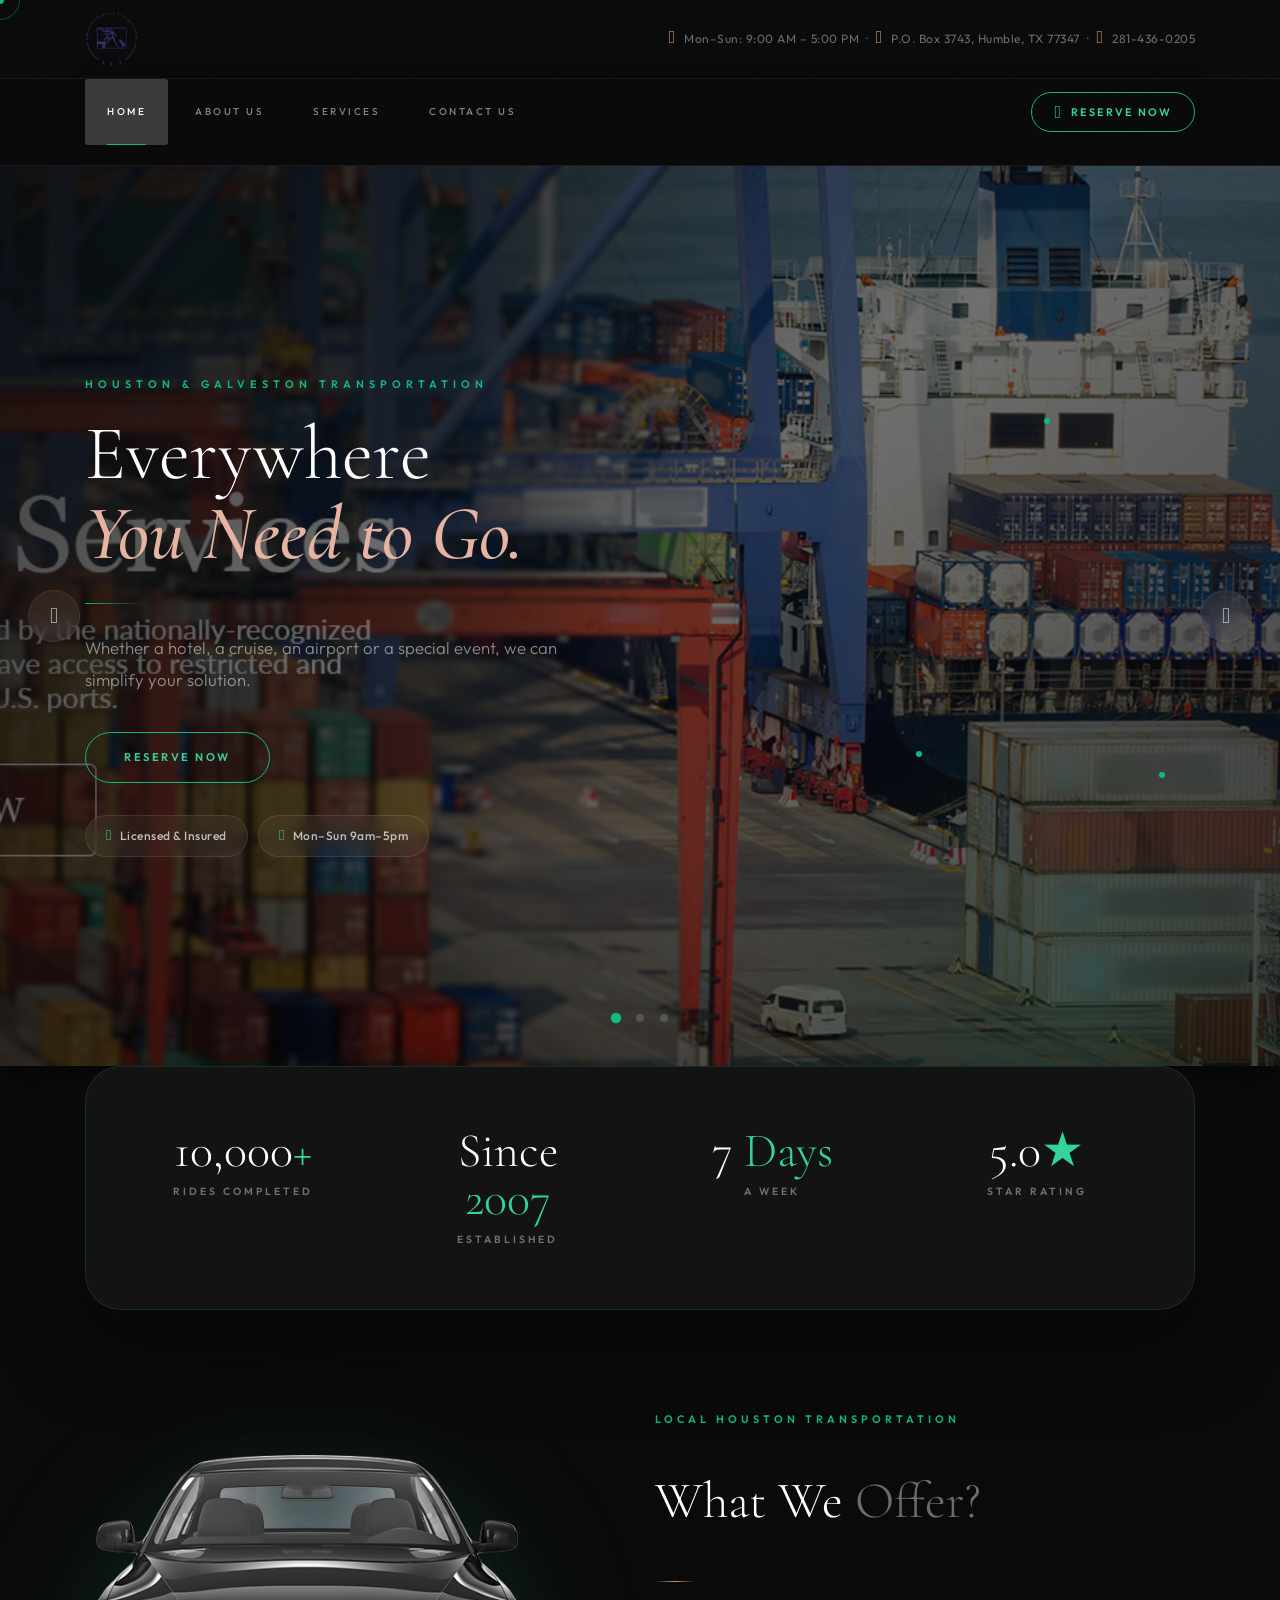
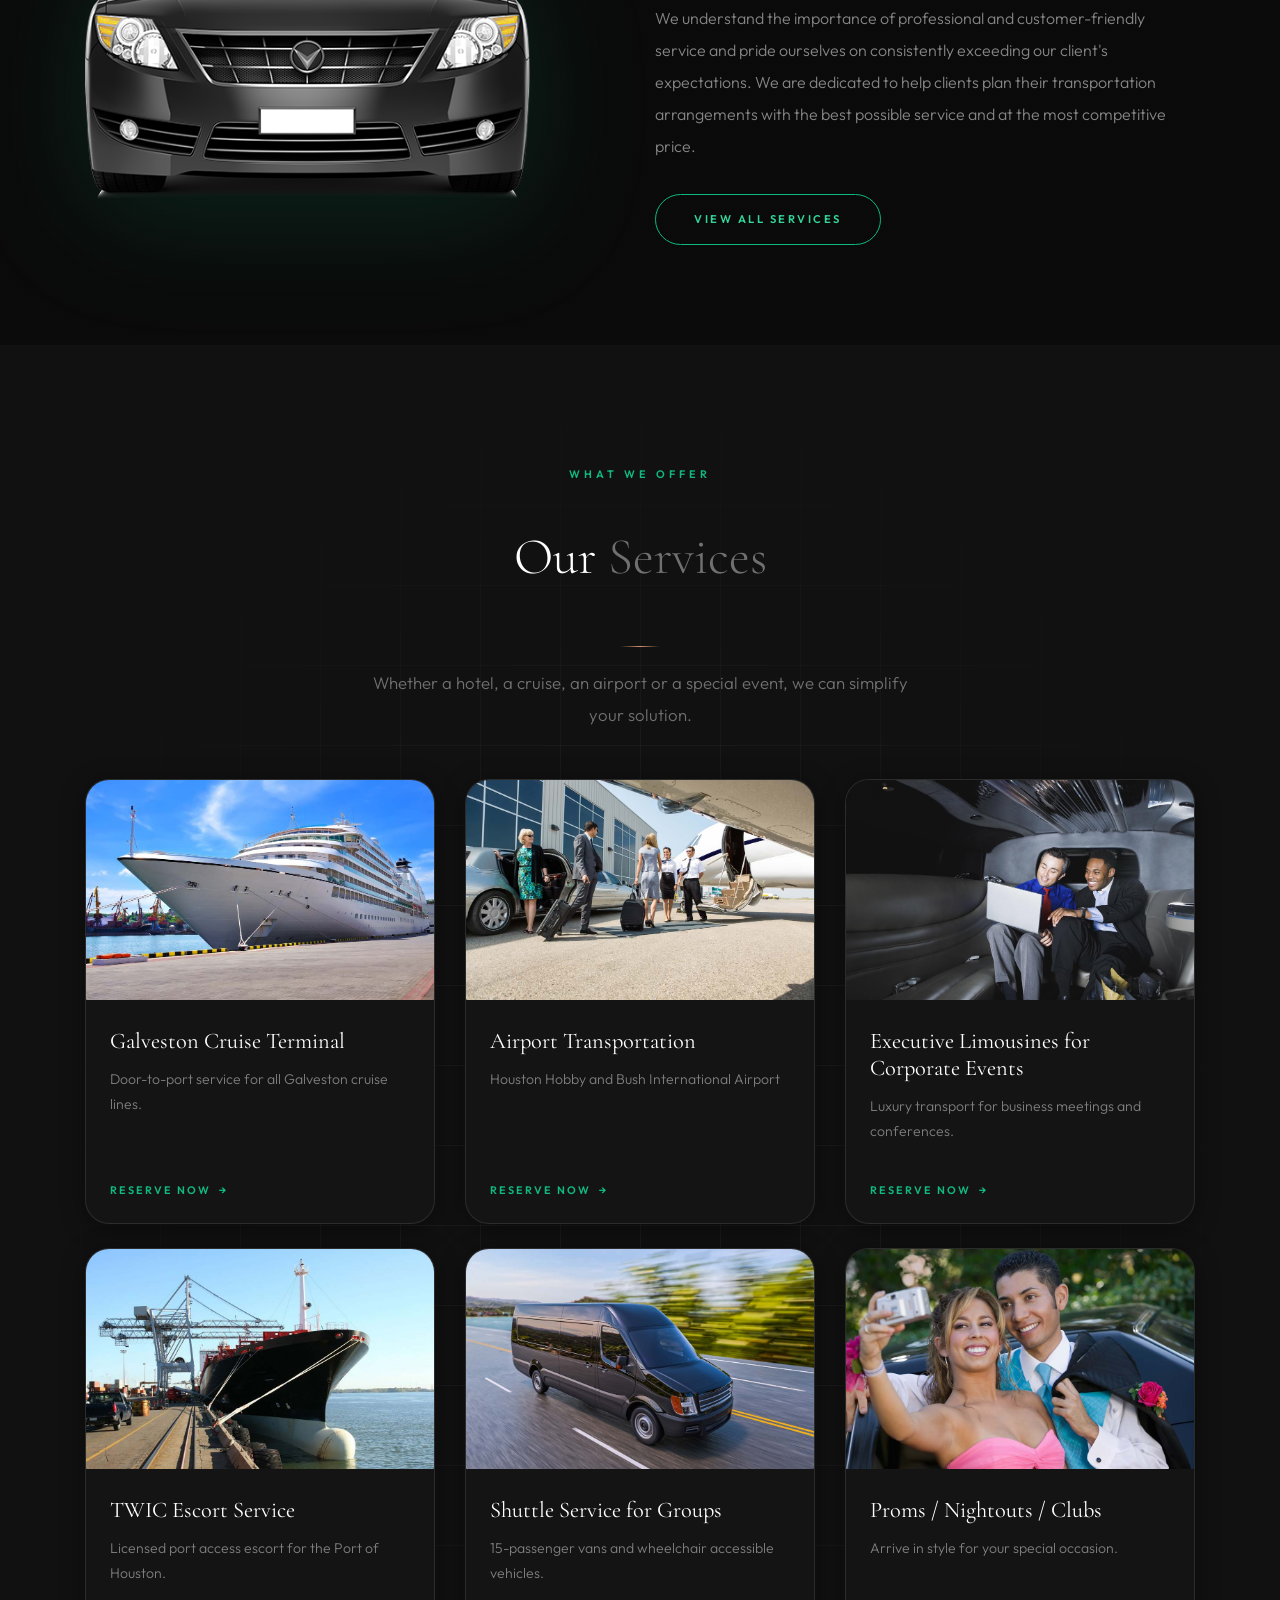
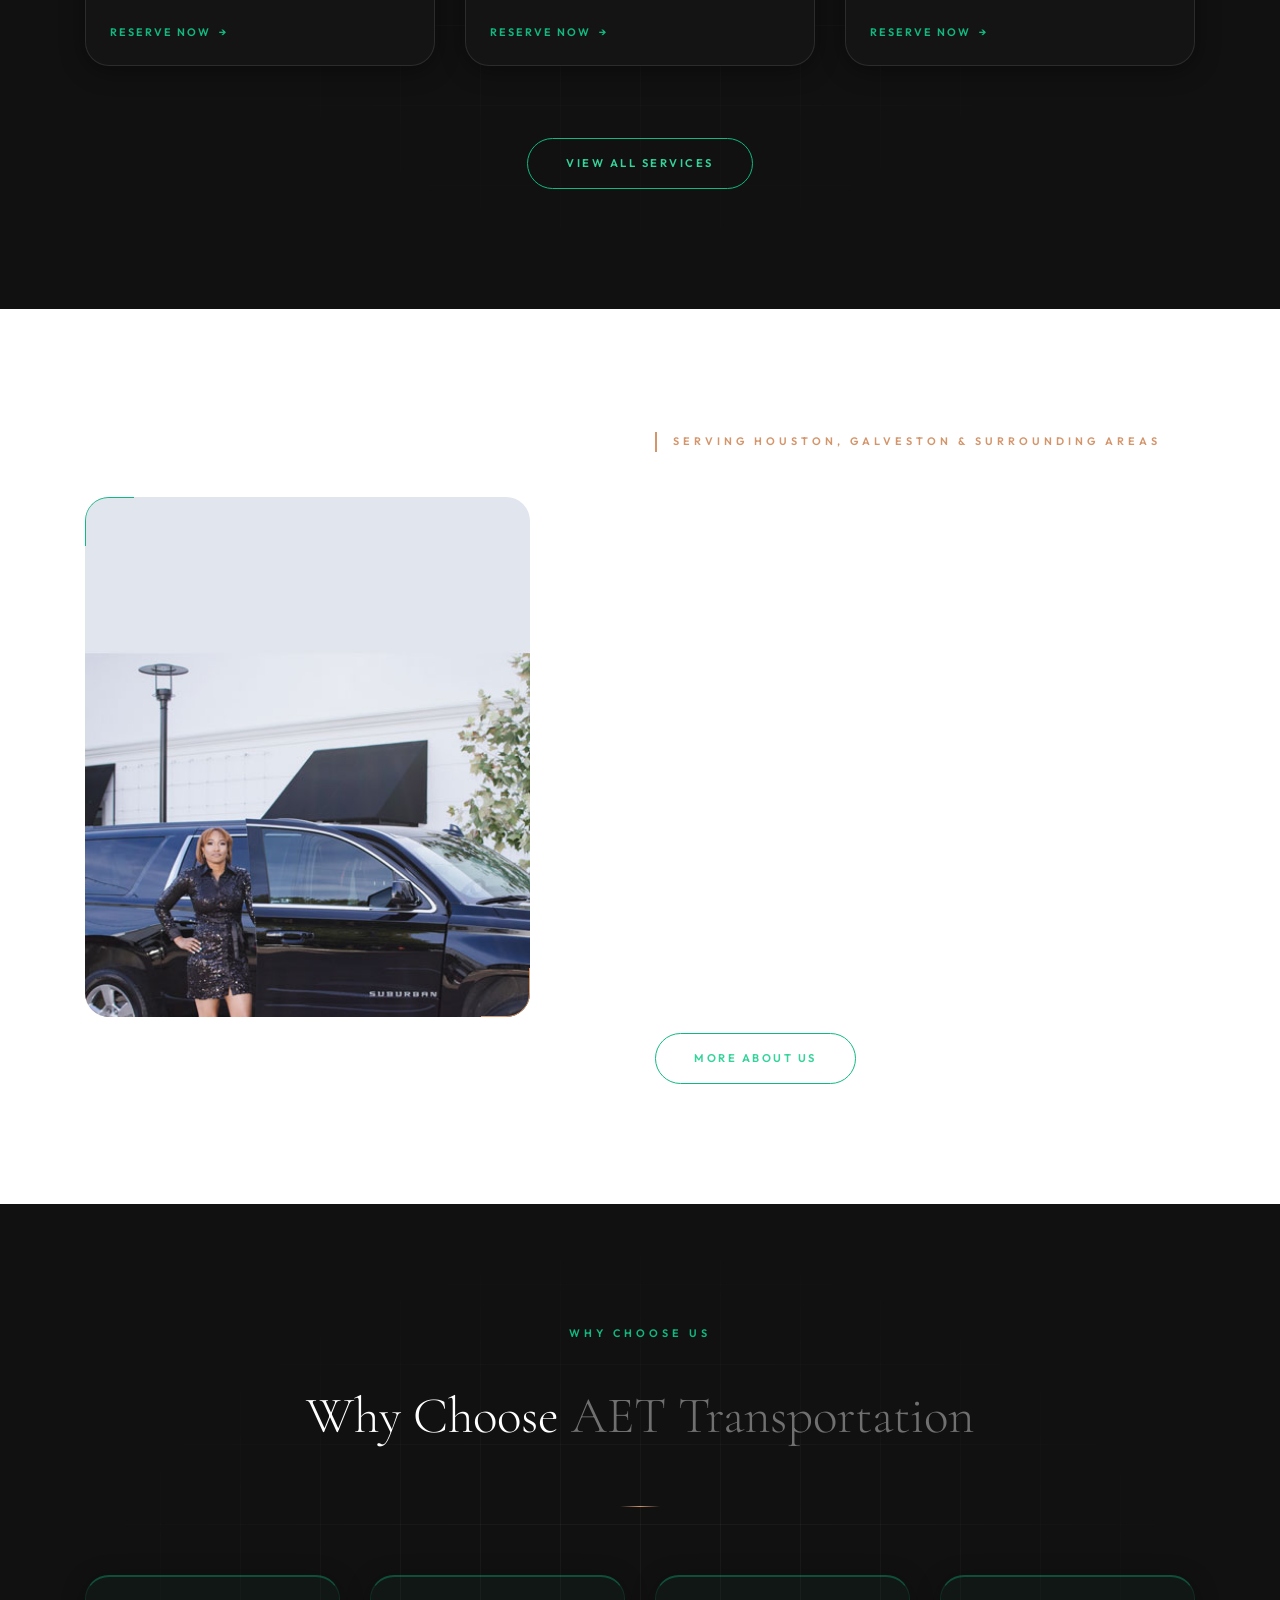
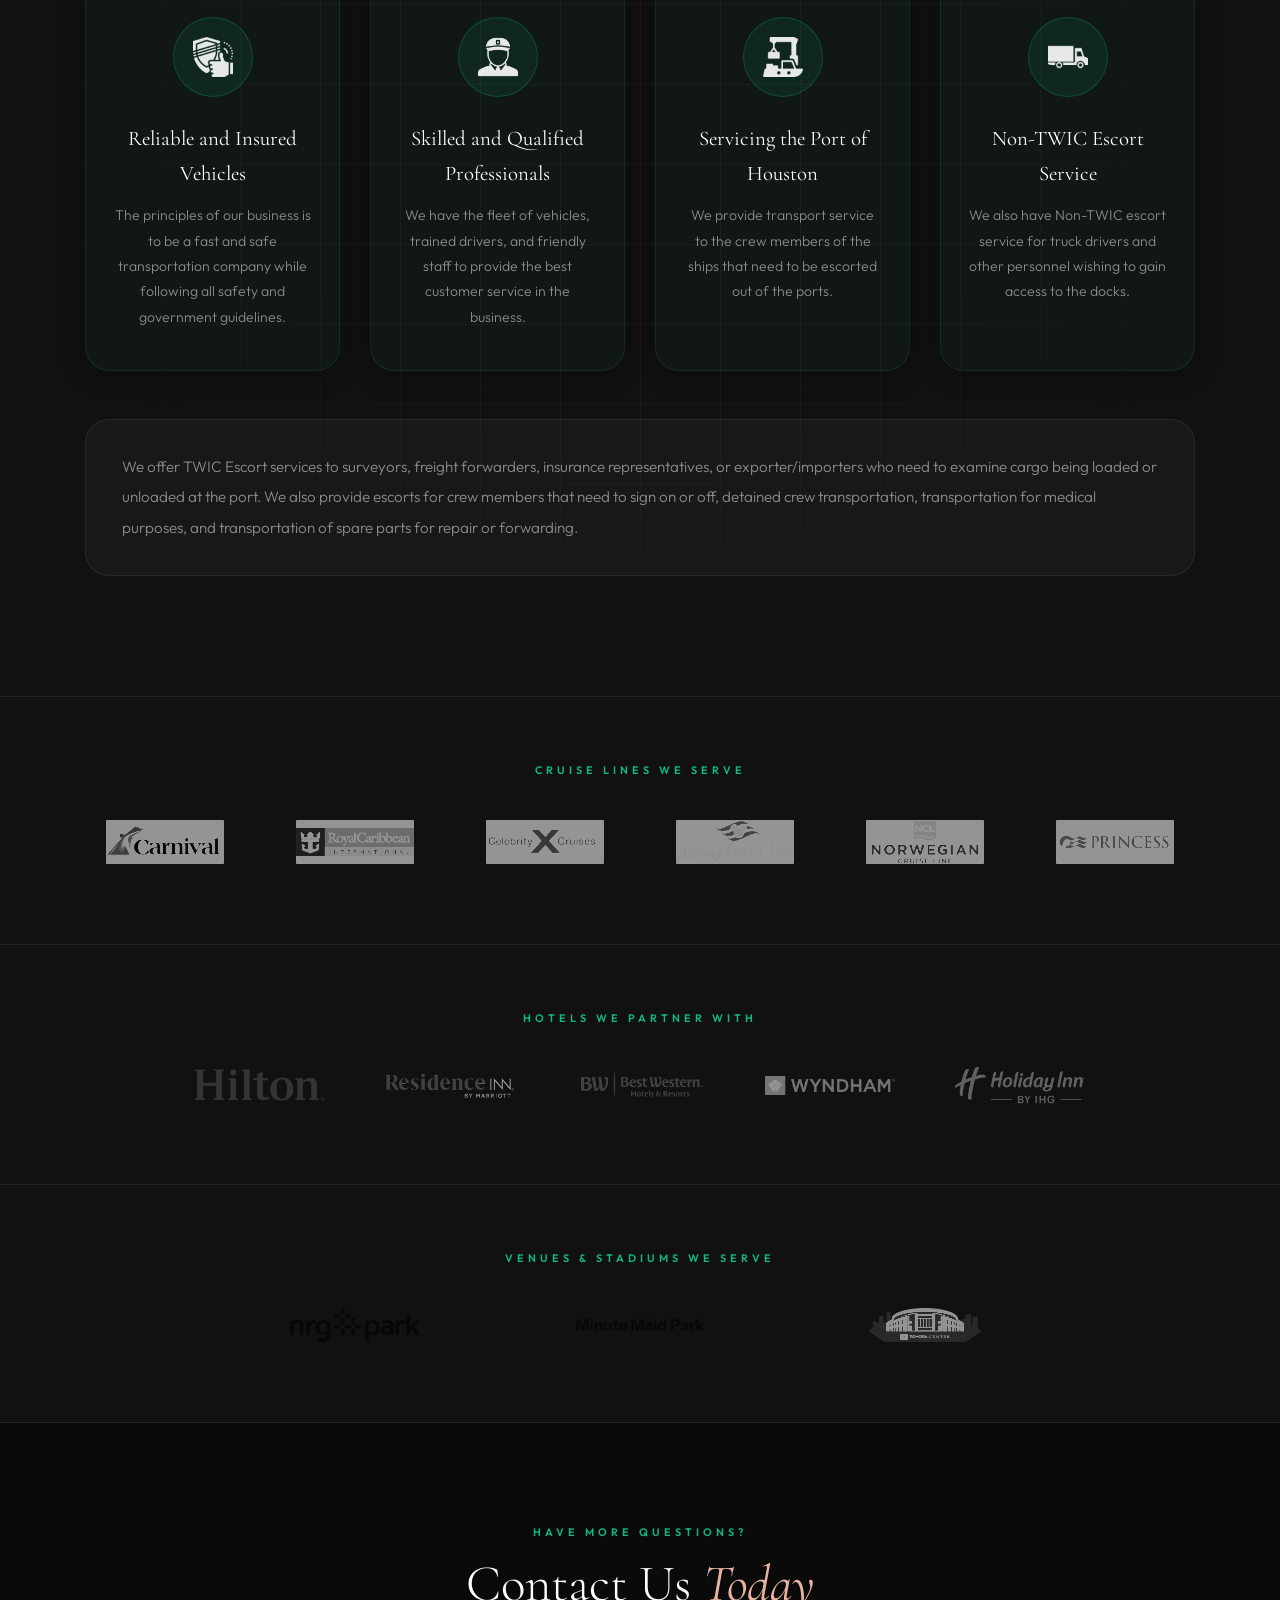
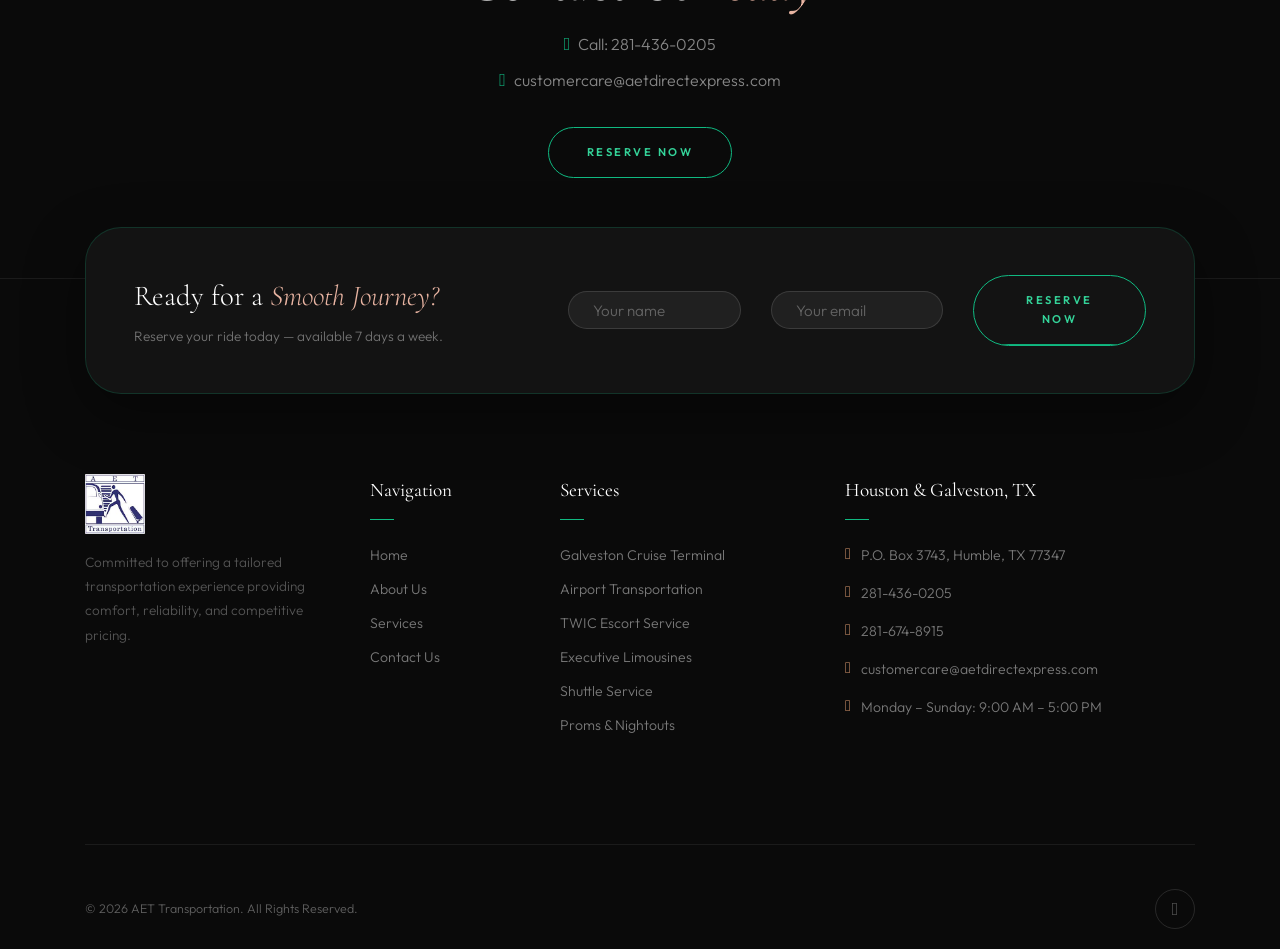
==== commit 31055658: "Polish: fix carousel overflow, boost card/feature contrast, add hotel+venue partners, remove AOS fro" ====
--- a/index.html
+++ b/index.html
@@ -140,7 +140,7 @@
 <!-- ── TRUST BAR ── -->
 <section style="padding:0;position:relative;z-index:10;">
   <div class="container">
-    <div class="trust-bar-inner" data-aos="fade-up">
+    <div class="trust-bar-inner">
       <div class="row">
         <div class="col-6 col-md-3">
           <div class="trust-item">
@@ -202,17 +202,18 @@
     </div>
     <div class="row">
 
-      <div class="col-lg-4 col-md-6 mb-4" data-aos="fade-up" data-aos-delay="0">
+      <div class="col-lg-4 col-md-6 mb-4" data-aos="fade-up" data-aos-delay="0" data-aos-offset="0">
         <div class="service-card">
           <img src="assets/images/service-cruise.jpg" alt="Galveston Cruise Terminal" class="service-card-img">
           <div class="service-card-body">
             <div class="service-card-title">Galveston Cruise Terminal</div>
+            <p class="service-card-text">Door-to-port service for all Galveston cruise lines.</p>
             <a href="services.html" class="service-card-link">Reserve Now</a>
           </div>
         </div>
       </div>
 
-      <div class="col-lg-4 col-md-6 mb-4" data-aos="fade-up" data-aos-delay="100">
+      <div class="col-lg-4 col-md-6 mb-4" data-aos="fade-up" data-aos-delay="75" data-aos-offset="0">
         <div class="service-card">
           <img src="assets/images/service-airport.jpg" alt="Airport Transportation" class="service-card-img">
           <div class="service-card-body">
@@ -223,41 +224,45 @@
         </div>
       </div>
 
-      <div class="col-lg-4 col-md-6 mb-4" data-aos="fade-up" data-aos-delay="200">
+      <div class="col-lg-4 col-md-6 mb-4" data-aos="fade-up" data-aos-delay="150" data-aos-offset="0">
         <div class="service-card">
           <img src="assets/images/service-corporate.jpg" alt="Executive Limousines" class="service-card-img">
           <div class="service-card-body">
-            <div class="service-card-title">Executive Limousines Service for Corporate Events</div>
+            <div class="service-card-title">Executive Limousines for Corporate Events</div>
+            <p class="service-card-text">Luxury transport for business meetings and conferences.</p>
             <a href="services.html" class="service-card-link">Reserve Now</a>
           </div>
         </div>
       </div>
 
-      <div class="col-lg-4 col-md-6 mb-4" data-aos="fade-up" data-aos-delay="0">
+      <div class="col-lg-4 col-md-6 mb-4" data-aos="fade-up" data-aos-delay="0" data-aos-offset="0">
         <div class="service-card">
           <img src="assets/images/service-twic.jpg" alt="TWIC Escort Service" class="service-card-img">
           <div class="service-card-body">
-            <div class="service-card-title">TWIC Escort Service in Houston</div>
+            <div class="service-card-title">TWIC Escort Service</div>
+            <p class="service-card-text">Licensed port access escort for the Port of Houston.</p>
             <a href="services.html" class="service-card-link">Reserve Now</a>
           </div>
         </div>
       </div>
 
-      <div class="col-lg-4 col-md-6 mb-4" data-aos="fade-up" data-aos-delay="100">
+      <div class="col-lg-4 col-md-6 mb-4" data-aos="fade-up" data-aos-delay="75" data-aos-offset="0">
         <div class="service-card">
           <img src="assets/images/service-shuttle.jpg" alt="Shuttle Service" class="service-card-img">
           <div class="service-card-body">
             <div class="service-card-title">Shuttle Service for Groups</div>
+            <p class="service-card-text">15-passenger vans and wheelchair accessible vehicles.</p>
             <a href="services.html" class="service-card-link">Reserve Now</a>
           </div>
         </div>
       </div>
 
-      <div class="col-lg-4 col-md-6 mb-4" data-aos="fade-up" data-aos-delay="200">
+      <div class="col-lg-4 col-md-6 mb-4" data-aos="fade-up" data-aos-delay="150" data-aos-offset="0">
         <div class="service-card">
           <img src="assets/images/service-proms.jpg" alt="Proms Nightouts Clubs" class="service-card-img">
           <div class="service-card-body">
-            <div class="service-card-title">Proms / Nightouts / Clubs Limousine Service</div>
+            <div class="service-card-title">Proms / Nightouts / Clubs</div>
+            <p class="service-card-text">Arrive in style for your special occasion.</p>
             <a href="services.html" class="service-card-link">Reserve Now</a>
           </div>
         </div>
@@ -356,7 +361,7 @@
   </div>
 </section>
 
-<!-- ── CRUISE LINE PARTNERS ── -->
+<!-- ── PARTNERS ── -->
 <div class="partner-strip">
   <div class="container">
     <div class="text-center mb-4" data-aos="fade-up">
@@ -369,6 +374,34 @@
       <div class="col-4 col-md-2"><div class="partner-logo-wrap"><img src="assets/images/cruise-disney.png" alt="Disney" class="partner-logo"></div></div>
       <div class="col-4 col-md-2"><div class="partner-logo-wrap"><img src="assets/images/cruise-norwegian.png" alt="Norwegian" class="partner-logo"></div></div>
       <div class="col-4 col-md-2"><div class="partner-logo-wrap"><img src="assets/images/cruise-princess.png" alt="Princess" class="partner-logo"></div></div>
+    </div>
+  </div>
+</div>
+
+<div class="partner-strip">
+  <div class="container">
+    <div class="text-center mb-4" data-aos="fade-up">
+      <span class="section-eyebrow">Hotels We Partner With</span>
+    </div>
+    <div class="row justify-content-center align-items-center">
+      <div class="col-4 col-md-2"><div class="partner-logo-wrap"><img src="assets/images/hotel-hilton.png" alt="Hilton" class="partner-logo"></div></div>
+      <div class="col-4 col-md-2"><div class="partner-logo-wrap"><img src="assets/images/hotel-marriott.png" alt="Marriott" class="partner-logo"></div></div>
+      <div class="col-4 col-md-2"><div class="partner-logo-wrap"><img src="assets/images/hotel-bestwestern.png" alt="Best Western" class="partner-logo"></div></div>
+      <div class="col-4 col-md-2"><div class="partner-logo-wrap"><img src="assets/images/hotel-wyndham.png" alt="Wyndham" class="partner-logo"></div></div>
+      <div class="col-4 col-md-2"><div class="partner-logo-wrap"><img src="assets/images/hotel-holidayinn.png" alt="Holiday Inn" class="partner-logo"></div></div>
+    </div>
+  </div>
+</div>
+
+<div class="partner-strip">
+  <div class="container">
+    <div class="text-center mb-4" data-aos="fade-up">
+      <span class="section-eyebrow">Venues &amp; Stadiums We Serve</span>
+    </div>
+    <div class="row justify-content-center align-items-center">
+      <div class="col-4 col-md-3"><div class="partner-logo-wrap"><img src="assets/images/venue-nrg.png" alt="NRG Stadium" class="partner-logo"></div></div>
+      <div class="col-4 col-md-3"><div class="partner-logo-wrap"><img src="assets/images/venue-minutemaid.png" alt="Minute Maid Park" class="partner-logo"></div></div>
+      <div class="col-4 col-md-3"><div class="partner-logo-wrap"><img src="assets/images/venue-toyota.png" alt="Toyota Center" class="partner-logo"></div></div>
     </div>
   </div>
 </div>
@@ -387,7 +420,7 @@
 <!-- ── FOOTER ── -->
 <footer class="site-footer">
   <div class="container">
-    <div class="footer-cta" data-aos="fade-up">
+    <div class="footer-cta">
       <div class="row align-items-center">
         <div class="col-lg-5 d-none d-lg-block">
           <div class="footer-cta-title">Ready for a <em>Smooth Journey?</em></div>
@@ -405,7 +438,7 @@
       </div>
     </div>
 
-    <div class="row" data-aos="fade-up">
+    <div class="row">
       <div class="col-lg-3 col-md-6 mb-5">
         <div class="footer-logo"><img src="assets/images/logo-footer.jpg" alt="AET Transportation"></div>
         <p style="font-size:.85rem;color:var(--white-30);font-weight:300;line-height:1.8;">Committed to offering a tailored transportation experience providing comfort, reliability, and competitive pricing.</p>
@@ -451,7 +484,7 @@
 <script src="assets/bundles/libscripts.bundle.js"></script>
 <script src="assets/plugins/aos/aos.js"></script>
 <script>
-AOS.init({ duration: 900, once: true, offset: 80 });
+AOS.init({ duration: 800, once: true, offset: 0 });
 
 window.addEventListener('load', () => {
   const loader = document.getElementById('pageLoader');
--- a/assets/css/aet.css
+++ b/assets/css/aet.css
@@ -119,7 +119,7 @@
 @keyframes pulse-dot { 0%,100% { opacity:.3; transform:scale(1); } 50% { opacity:.8; transform:scale(1.6); } }
 
 /* Bootstrap carousel overrides */
-.hero-carousel .carousel-inner { overflow: visible; }
+.hero-carousel .carousel-inner { overflow: hidden; }
 .hero-carousel .carousel-item { transition: transform .8s var(--ease); }
 .hero-carousel .carousel-control-prev,
 .hero-carousel .carousel-control-next { width: 52px; height: 52px; background: rgba(255,255,255,.06); border: 1px solid var(--border); border-radius: 50%; top: 50%; transform: translateY(-50%); bottom: auto; opacity: 1; backdrop-filter: blur(12px); transition: all var(--t); }
@@ -139,12 +139,12 @@
 
 /* ── TRUST BAR ── */
 .trust-bar { padding: 0; margin-top: -70px; position: relative; z-index: 10; }
-.trust-bar-inner { background: var(--bg-raised); border: 1px solid var(--border); border-radius: var(--r-xl); padding: 44px 40px; box-shadow: 0 30px 80px rgba(0,0,0,.4); }
+.trust-bar-inner { background: #131313; border: 1px solid rgba(16,185,129,0.18); border-radius: var(--r-xl); padding: 44px 40px; box-shadow: 0 30px 80px rgba(0,0,0,.5), 0 0 60px rgba(16,185,129,.04); }
 .trust-item { text-align: center; padding: 16px 20px; position: relative; }
-.trust-item + .trust-item::before { content: ''; position: absolute; left: 0; top: 20%; height: 60%; width: 1px; background: var(--border); }
+.trust-item + .trust-item::before { content: ''; position: absolute; left: 0; top: 20%; height: 60%; width: 1px; background: rgba(255,255,255,0.08); }
 .trust-number { font-family: var(--font-display); font-size: 3rem; font-weight: 300; color: var(--white); line-height: 1; margin-bottom: 8px; }
 .trust-number .accent { color: var(--emerald-light); }
-.trust-label { font-family: var(--font-body); font-size: .65rem; font-weight: 600; text-transform: uppercase; letter-spacing: 3px; color: var(--white-30); }
+.trust-label { font-family: var(--font-body); font-size: .65rem; font-weight: 600; text-transform: uppercase; letter-spacing: 3px; color: rgba(255,255,255,0.4); }
 
 /* ── SECTION COMMON ── */
 .section { padding: 120px 0; }
@@ -178,35 +178,36 @@
 .img-frame:hover::before, .img-frame:hover::after { width: 70px; height: 70px; }
 
 /* ── SERVICE CARDS ── */
-.service-card { background: var(--bg-glass); border: 1px solid var(--border); border-radius: var(--r-lg); overflow: hidden; transition: all var(--t); position: relative; height: 100%; display: flex; flex-direction: column; }
+.service-card { background: #141414; border: 1px solid rgba(255,255,255,0.10); border-radius: var(--r-lg); overflow: hidden; transition: all var(--t); position: relative; height: 100%; display: flex; flex-direction: column; box-shadow: 0 4px 24px rgba(0,0,0,.4); }
 .service-card::before { content: ''; position: absolute; bottom: -60%; left: 50%; transform: translateX(-50%); width: 200px; height: 200px; background: radial-gradient(circle, var(--emerald-glow) 0%, transparent 70%); opacity: 0; transition: all .6s var(--ease); pointer-events: none; z-index: 0; }
-.service-card:hover { border-color: var(--emerald); transform: translateY(-8px); box-shadow: 0 30px 80px rgba(0,0,0,.3); }
+.service-card:hover { border-color: var(--emerald); transform: translateY(-8px); box-shadow: 0 30px 80px rgba(0,0,0,.4); }
 .service-card:hover::before { opacity: 1; bottom: -30%; }
-.service-card-img { width: 100%; height: 200px; object-fit: cover; display: block; transition: transform .6s var(--ease); }
+.service-card-img { width: 100%; height: 220px; object-fit: cover; display: block; transition: transform .6s var(--ease); }
 .service-card:hover .service-card-img { transform: scale(1.05); }
 .service-card-body { padding: 28px 24px 24px; flex: 1; display: flex; flex-direction: column; position: relative; z-index: 1; }
 .service-card-title { font-family: var(--font-display); font-size: 1.4rem; font-weight: 400; color: var(--white); margin-bottom: 12px; line-height: 1.2; }
-.service-card-text { font-size: .88rem; color: var(--white-30); line-height: 1.8; font-weight: 300; flex: 1; }
+.service-card-text { font-size: .88rem; color: rgba(255,255,255,0.45); line-height: 1.8; font-weight: 300; flex: 1; }
 .service-card-link { display: inline-flex; align-items: center; gap: 8px; color: var(--emerald); font-size: .68rem; font-weight: 600; text-transform: uppercase; letter-spacing: 2px; margin-top: 20px; transition: all var(--t-fast); font-family: var(--font-body); }
 .service-card-link::after { content: '→'; transition: transform .3s var(--ease-spring); }
 .service-card-link:hover { color: var(--rose-light); }
 .service-card-link:hover::after { transform: translateX(5px); }
 
 /* ── FEATURE BOXES (Why Choose) ── */
-.feature-box { background: var(--bg-glass); border: 1px solid var(--border); border-radius: var(--r-lg); padding: 40px 28px; text-align: center; transition: all var(--t); position: relative; overflow: hidden; height: 100%; }
-.feature-box:hover { border-color: var(--emerald); transform: translateY(-6px); box-shadow: 0 25px 60px rgba(0,0,0,.25); }
-.feature-box-icon { width: 76px; height: 76px; margin: 0 auto 24px; display: flex; align-items: center; justify-content: center; border: 1px solid var(--border); border-radius: 50%; transition: all var(--t); background: var(--white-04); }
-.feature-box-icon img { width: 38px; height: 38px; object-fit: contain; filter: brightness(1.4); opacity: .75; transition: all var(--t); }
-.feature-box:hover .feature-box-icon { border-color: var(--emerald); background: var(--emerald-glow); box-shadow: 0 0 30px var(--emerald-glow); }
-.feature-box:hover .feature-box-icon img { opacity: 1; filter: brightness(1.8); }
+.feature-box { background: rgba(16,185,129,0.04); border: 1px solid rgba(16,185,129,0.14); border-top: 2px solid rgba(16,185,129,0.35); border-radius: var(--r-lg); padding: 40px 28px; text-align: center; transition: all var(--t); position: relative; overflow: hidden; height: 100%; box-shadow: 0 4px 24px rgba(0,0,0,.3); }
+.feature-box:hover { border-color: var(--emerald); border-top-color: var(--emerald); transform: translateY(-6px); box-shadow: 0 25px 60px rgba(0,0,0,.3), 0 0 40px rgba(16,185,129,.06); }
+.feature-box-icon { width: 80px; height: 80px; margin: 0 auto 24px; display: flex; align-items: center; justify-content: center; border: 1px solid rgba(16,185,129,0.25); border-radius: 50%; transition: all var(--t); background: rgba(16,185,129,0.10); }
+.feature-box-icon img { width: 40px; height: 40px; object-fit: contain; filter: brightness(1.8); opacity: .9; transition: all var(--t); }
+.feature-box:hover .feature-box-icon { border-color: var(--emerald); background: var(--emerald-glow); box-shadow: 0 0 30px rgba(16,185,129,.2); }
+.feature-box:hover .feature-box-icon img { opacity: 1; filter: brightness(2.2); }
 .feature-box-title { font-family: var(--font-display); font-size: 1.3rem; color: var(--white); margin-bottom: 12px; font-weight: 400; }
-.feature-box-text { font-size: .88rem; color: var(--white-30); line-height: 1.8; font-weight: 300; }
+.feature-box-text { font-size: .88rem; color: rgba(255,255,255,0.5); line-height: 1.8; font-weight: 300; }
 
 /* ── PARTNER LOGOS ── */
-.partner-strip { padding: 60px 0; background: var(--bg-raised); border-top: 1px solid var(--border); border-bottom: 1px solid var(--border); }
-.partner-logo-wrap { display: flex; align-items: center; justify-content: center; padding: 16px; }
-.partner-logo { max-height: 42px; max-width: 120px; width: auto; object-fit: contain; opacity: .4; filter: brightness(2) grayscale(1); transition: all .4s var(--ease); }
-.partner-logo:hover { opacity: .9; filter: brightness(1) grayscale(0); transform: scale(1.05); }
+.partner-strip { padding: 64px 0; background: var(--bg-raised); border-top: 1px solid var(--border); border-bottom: 1px solid var(--border); }
+.partner-strip + .partner-strip { border-top: none; }
+.partner-logo-wrap { display: flex; align-items: center; justify-content: center; padding: 16px 12px; }
+.partner-logo { max-height: 44px; max-width: 130px; width: auto; object-fit: contain; opacity: .55; filter: brightness(2) grayscale(1); transition: all .4s var(--ease); }
+.partner-logo:hover { opacity: 1; filter: brightness(1) grayscale(0); transform: scale(1.08); }
 
 /* ── CTA BANNER ── */
 .cta-banner { padding: 100px 0; background-size: cover; background-position: center; background-attachment: fixed; position: relative; }
@@ -273,27 +274,27 @@
 
 /* ── FOOTER ── */
 .site-footer { background: var(--bg); border-top: 1px solid var(--border); padding-top: 0; }
-.footer-cta { background: var(--bg-card); border: 1px solid var(--border); border-radius: var(--r-xl); padding: 44px 48px; margin-top: -52px; margin-bottom: 80px; position: relative; z-index: 10; }
+.footer-cta { background: #131313; border: 1px solid rgba(16,185,129,0.2); border-radius: var(--r-xl); padding: 44px 48px; margin-top: -52px; margin-bottom: 80px; position: relative; z-index: 10; box-shadow: 0 20px 60px rgba(0,0,0,.4); }
 .footer-cta-title { font-family: var(--font-display); font-size: 1.8rem; font-weight: 300; color: var(--white); margin-bottom: 4px; }
 .footer-cta-title em { color: var(--rose-light); font-style: italic; }
-.footer-cta-sub { font-size: .85rem; color: var(--white-30); font-weight: 300; }
-.footer-cta .form-control { background: var(--white-04) !important; border: 1px solid var(--border) !important; color: var(--white) !important; border-radius: var(--r-pill) !important; padding: 14px 24px !important; }
+.footer-cta-sub { font-size: .85rem; color: rgba(255,255,255,0.4); font-weight: 300; }
+.footer-cta .form-control { background: rgba(255,255,255,0.06) !important; border: 1px solid rgba(255,255,255,0.12) !important; color: var(--white) !important; border-radius: var(--r-pill) !important; padding: 14px 24px !important; }
 .footer-cta .form-control:focus { border-color: var(--emerald) !important; box-shadow: 0 0 0 3px var(--emerald-glow) !important; }
 .footer-col-title { font-family: var(--font-display); font-size: 1.2rem; font-weight: 400; color: var(--white); margin-bottom: 24px; padding-bottom: 14px; position: relative; }
 .footer-col-title::after { content: ''; position: absolute; bottom: 0; left: 0; width: 24px; height: 1px; background: var(--emerald); }
 .footer-col-links { list-style: none; padding: 0; margin: 0; }
 .footer-col-links li { margin-bottom: 10px; }
-.footer-col-links li a { color: var(--white-30); font-size: .88rem; font-weight: 300; transition: all var(--t-fast); }
+.footer-col-links li a { color: rgba(255,255,255,0.45); font-size: .88rem; font-weight: 300; transition: all var(--t-fast); }
 .footer-col-links li a:hover { color: var(--emerald-light); padding-left: 5px; }
-.footer-contact-item { display: flex; align-items: flex-start; gap: 10px; margin-bottom: 14px; font-size: .88rem; color: rgba(255,255,255,.4); font-weight: 300; }
+.footer-contact-item { display: flex; align-items: flex-start; gap: 10px; margin-bottom: 14px; font-size: .88rem; color: rgba(255,255,255,.45); font-weight: 300; }
 .footer-contact-item .zmdi { color: var(--rose); font-size: 16px; margin-top: 2px; flex-shrink: 0; }
-.footer-contact-item a { color: rgba(255,255,255,.4); }
+.footer-contact-item a { color: rgba(255,255,255,.45); }
 .footer-contact-item a:hover { color: var(--emerald-light); }
 .footer-logo img { max-height: 60px; width: auto; margin-bottom: 16px; }
-.footer-divider { border: none; border-top: 1px solid var(--border); margin: 48px 0 24px; }
+.footer-divider { border: none; border-top: 1px solid rgba(255,255,255,0.07); margin: 48px 0 24px; }
 .footer-bottom { padding: 20px 0; display: flex; align-items: center; justify-content: space-between; flex-wrap: wrap; gap: 12px; }
-.footer-copyright { font-size: .78rem; color: var(--white-30); font-family: var(--font-body); font-weight: 300; }
-.footer-back-top { width: 40px; height: 40px; border-radius: 50%; border: 1px solid var(--border); display: inline-flex; align-items: center; justify-content: center; color: var(--white-30); transition: all var(--t); }
+.footer-copyright { font-size: .78rem; color: rgba(255,255,255,0.35); font-family: var(--font-body); font-weight: 300; }
+.footer-back-top { width: 40px; height: 40px; border-radius: 50%; border: 1px solid rgba(255,255,255,0.12); display: inline-flex; align-items: center; justify-content: center; color: rgba(255,255,255,0.35); transition: all var(--t); }
 .footer-back-top:hover { border-color: var(--emerald); background: var(--emerald-glow); color: var(--emerald); transform: translateY(-3px); }
 
 /* ── SERVICE PAGE BLOCKS ── */
@@ -335,9 +336,13 @@
 }
 
 /* ── AOS OVERRIDES ── */
-[data-aos] { transition-duration: 900ms !important; transition-timing-function: var(--ease) !important; }
-[data-aos="fade-up"] { transform: translate3d(0,50px,0) !important; }
+[data-aos] { transition-duration: 800ms !important; transition-timing-function: var(--ease) !important; }
+[data-aos="fade-up"] { transform: translate3d(0,40px,0) !important; }
 [data-aos="fade-up"].aos-animate { transform: translate3d(0,0,0) !important; }
+[data-aos="fade-right"] { transform: translate3d(-40px,0,0) !important; }
+[data-aos="fade-right"].aos-animate { transform: translate3d(0,0,0) !important; }
+[data-aos="fade-left"] { transform: translate3d(40px,0,0) !important; }
+[data-aos="fade-left"].aos-animate { transform: translate3d(0,0,0) !important; }
 
 /* Custom cursor */
 @media (min-width: 992px) {
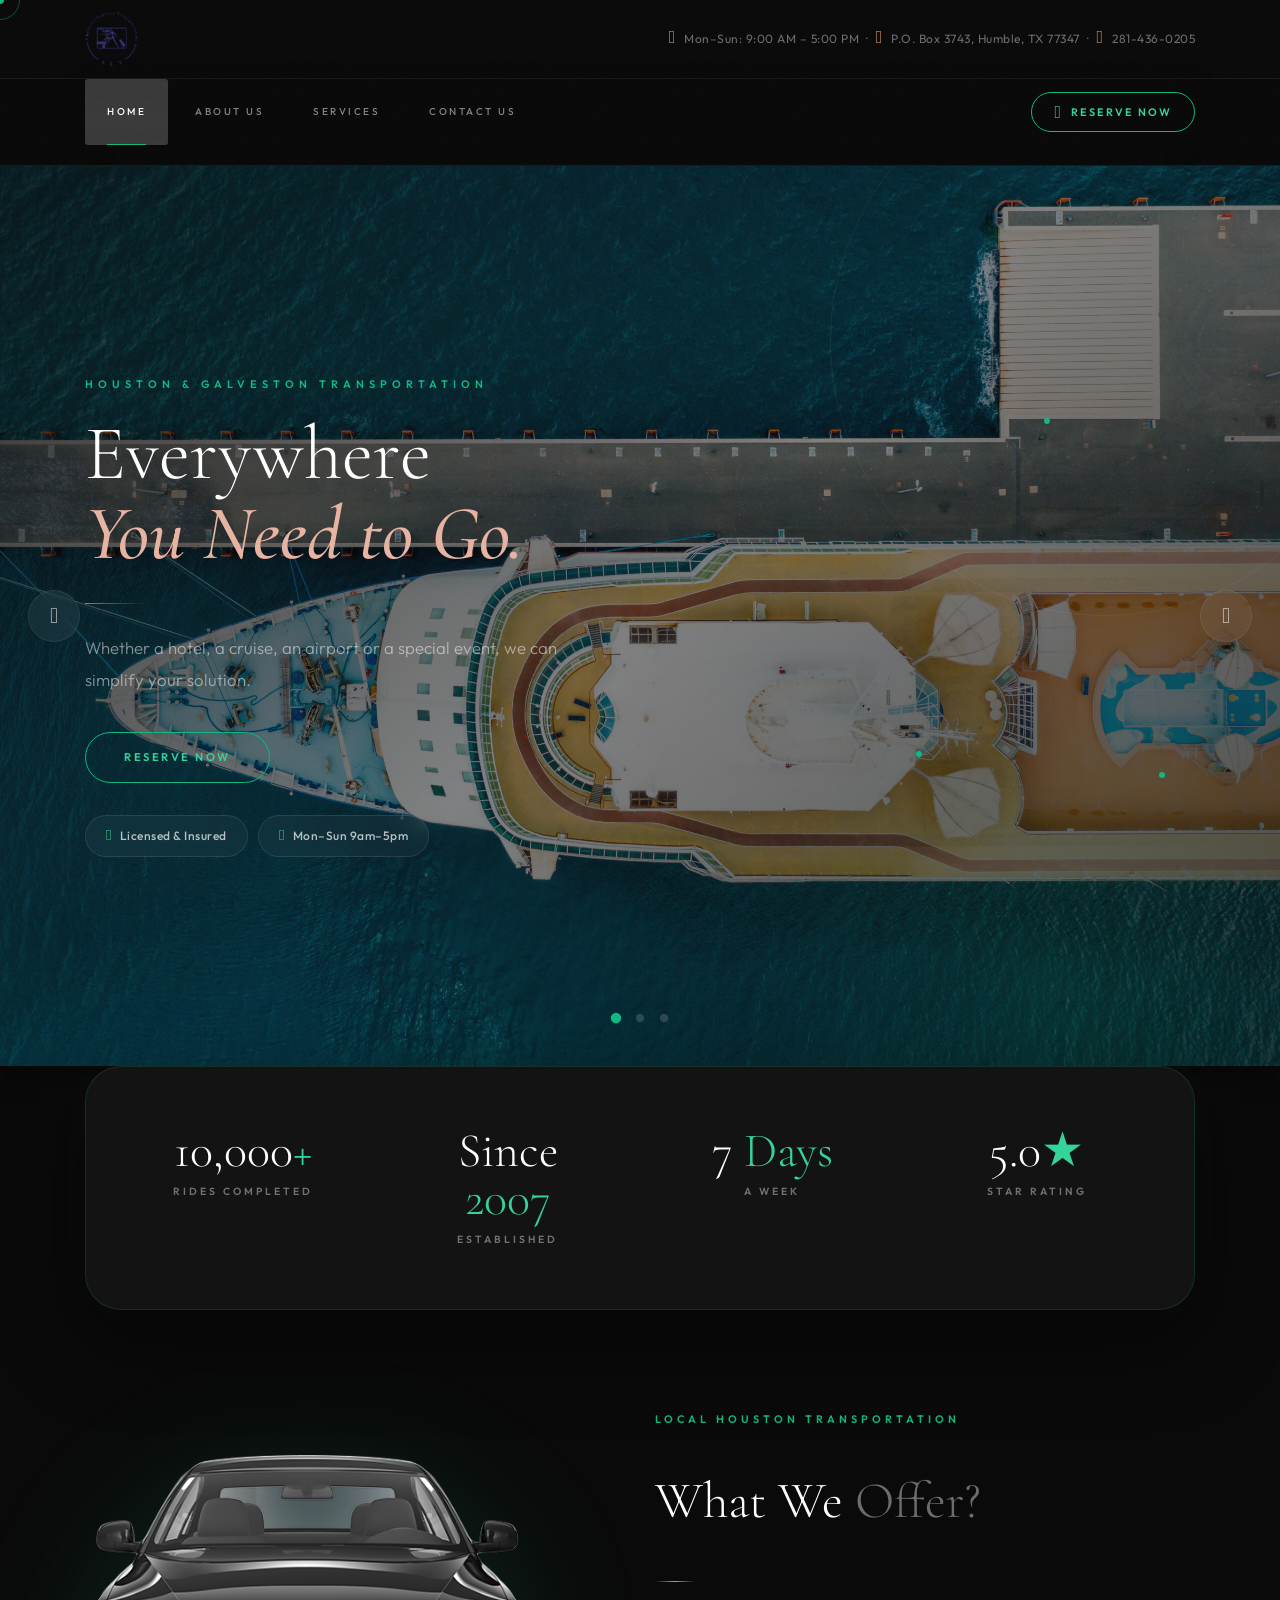
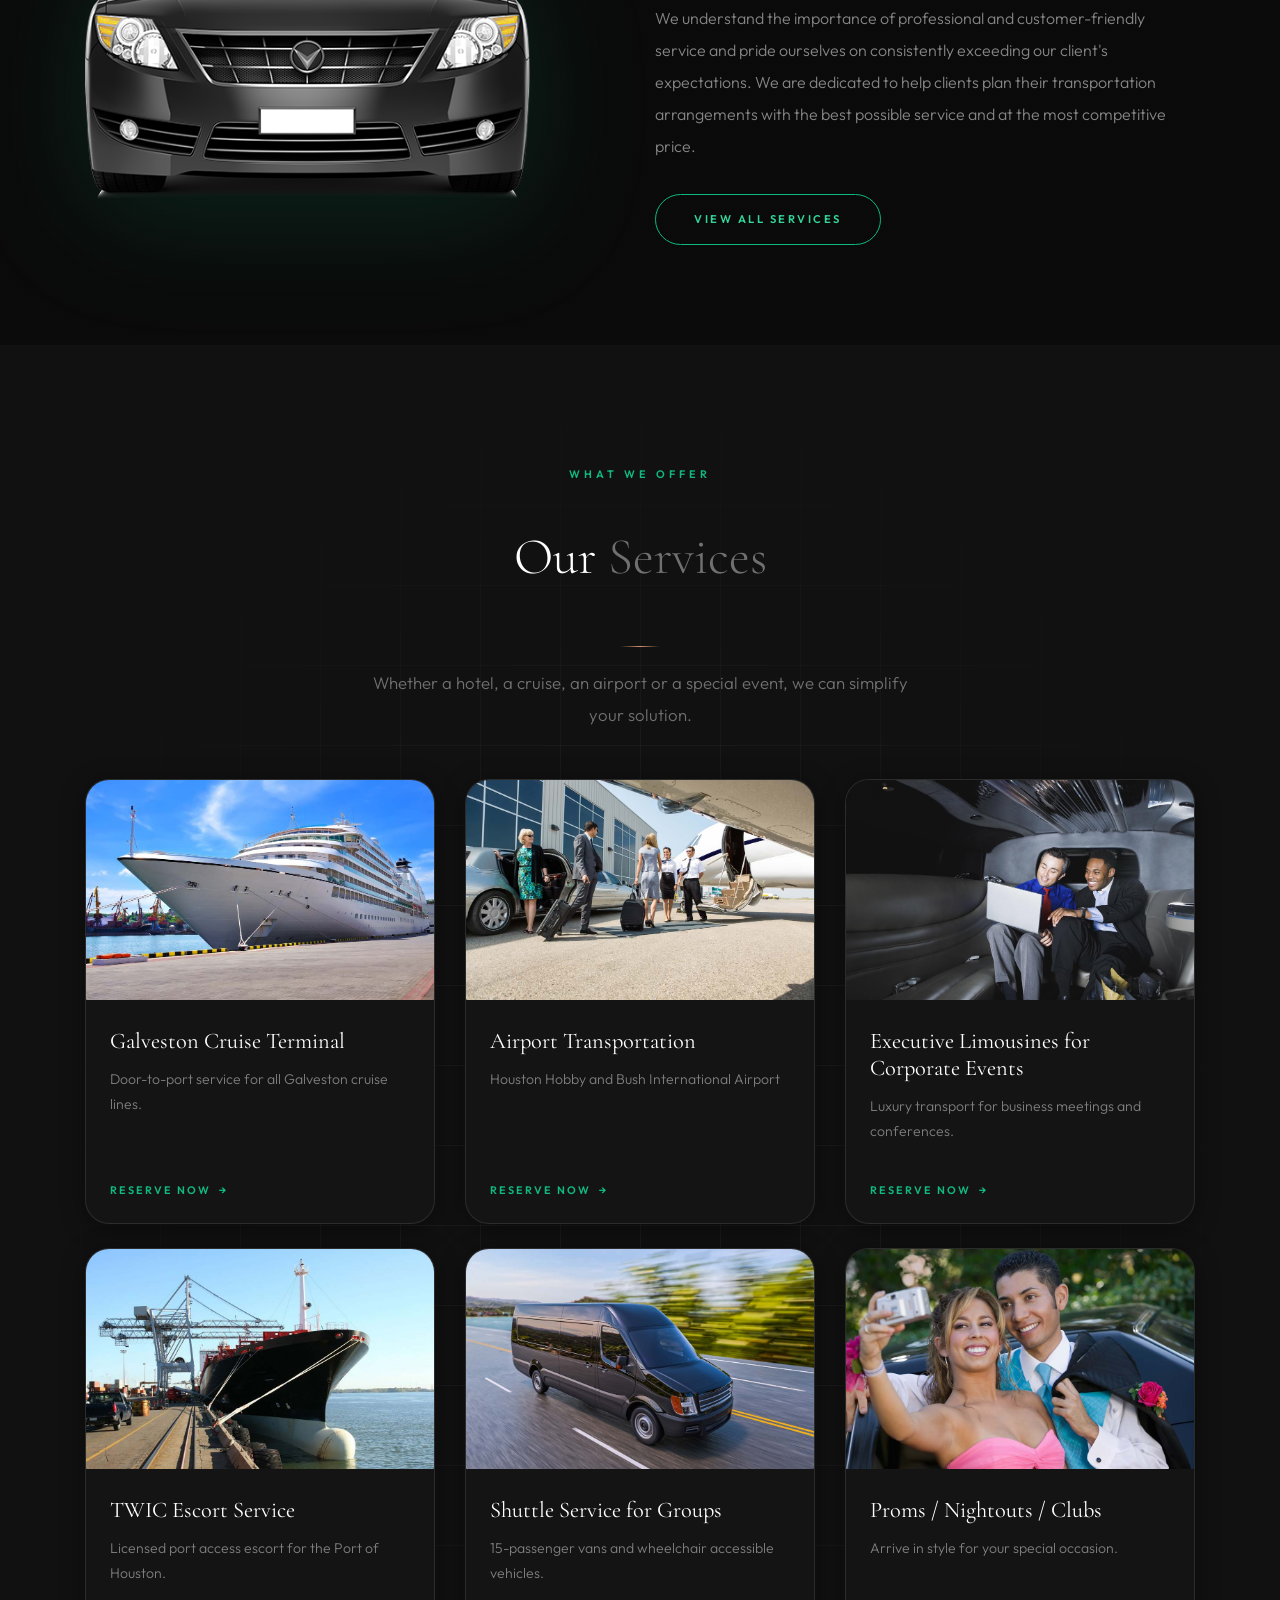
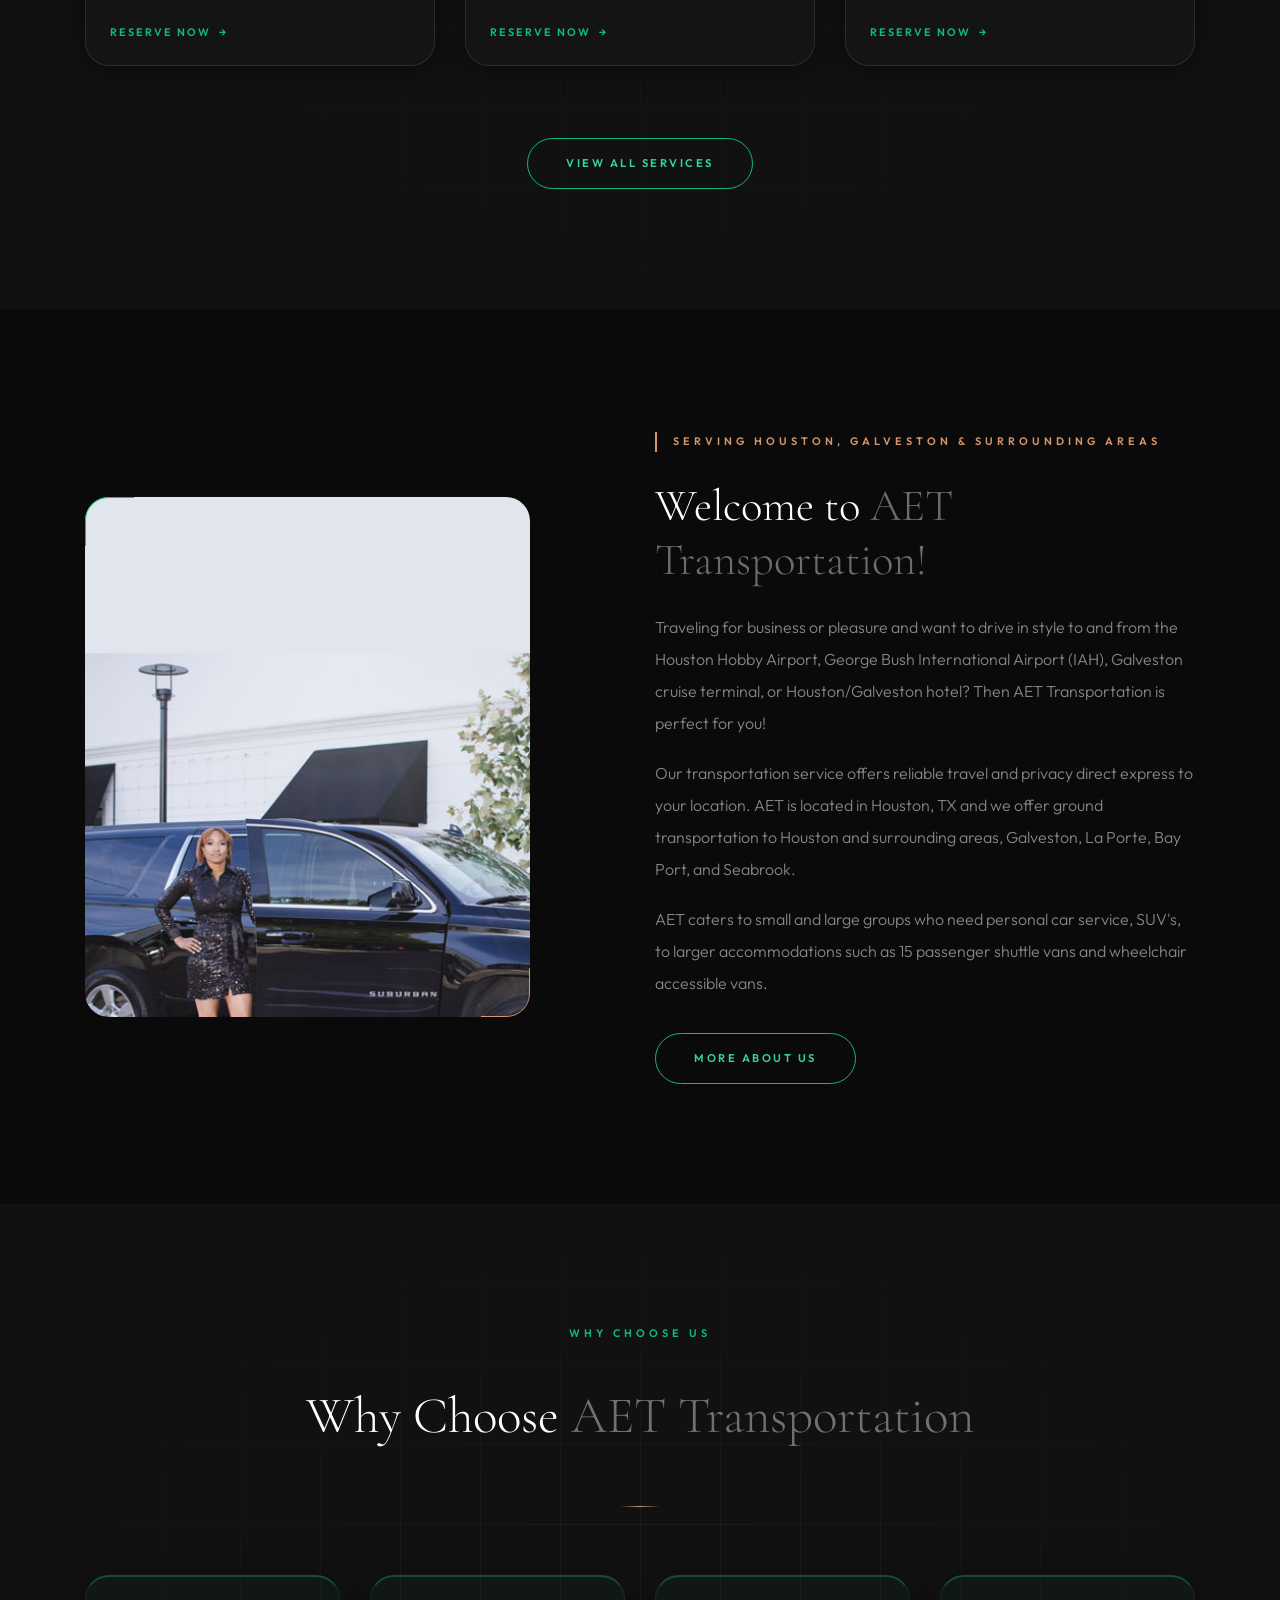
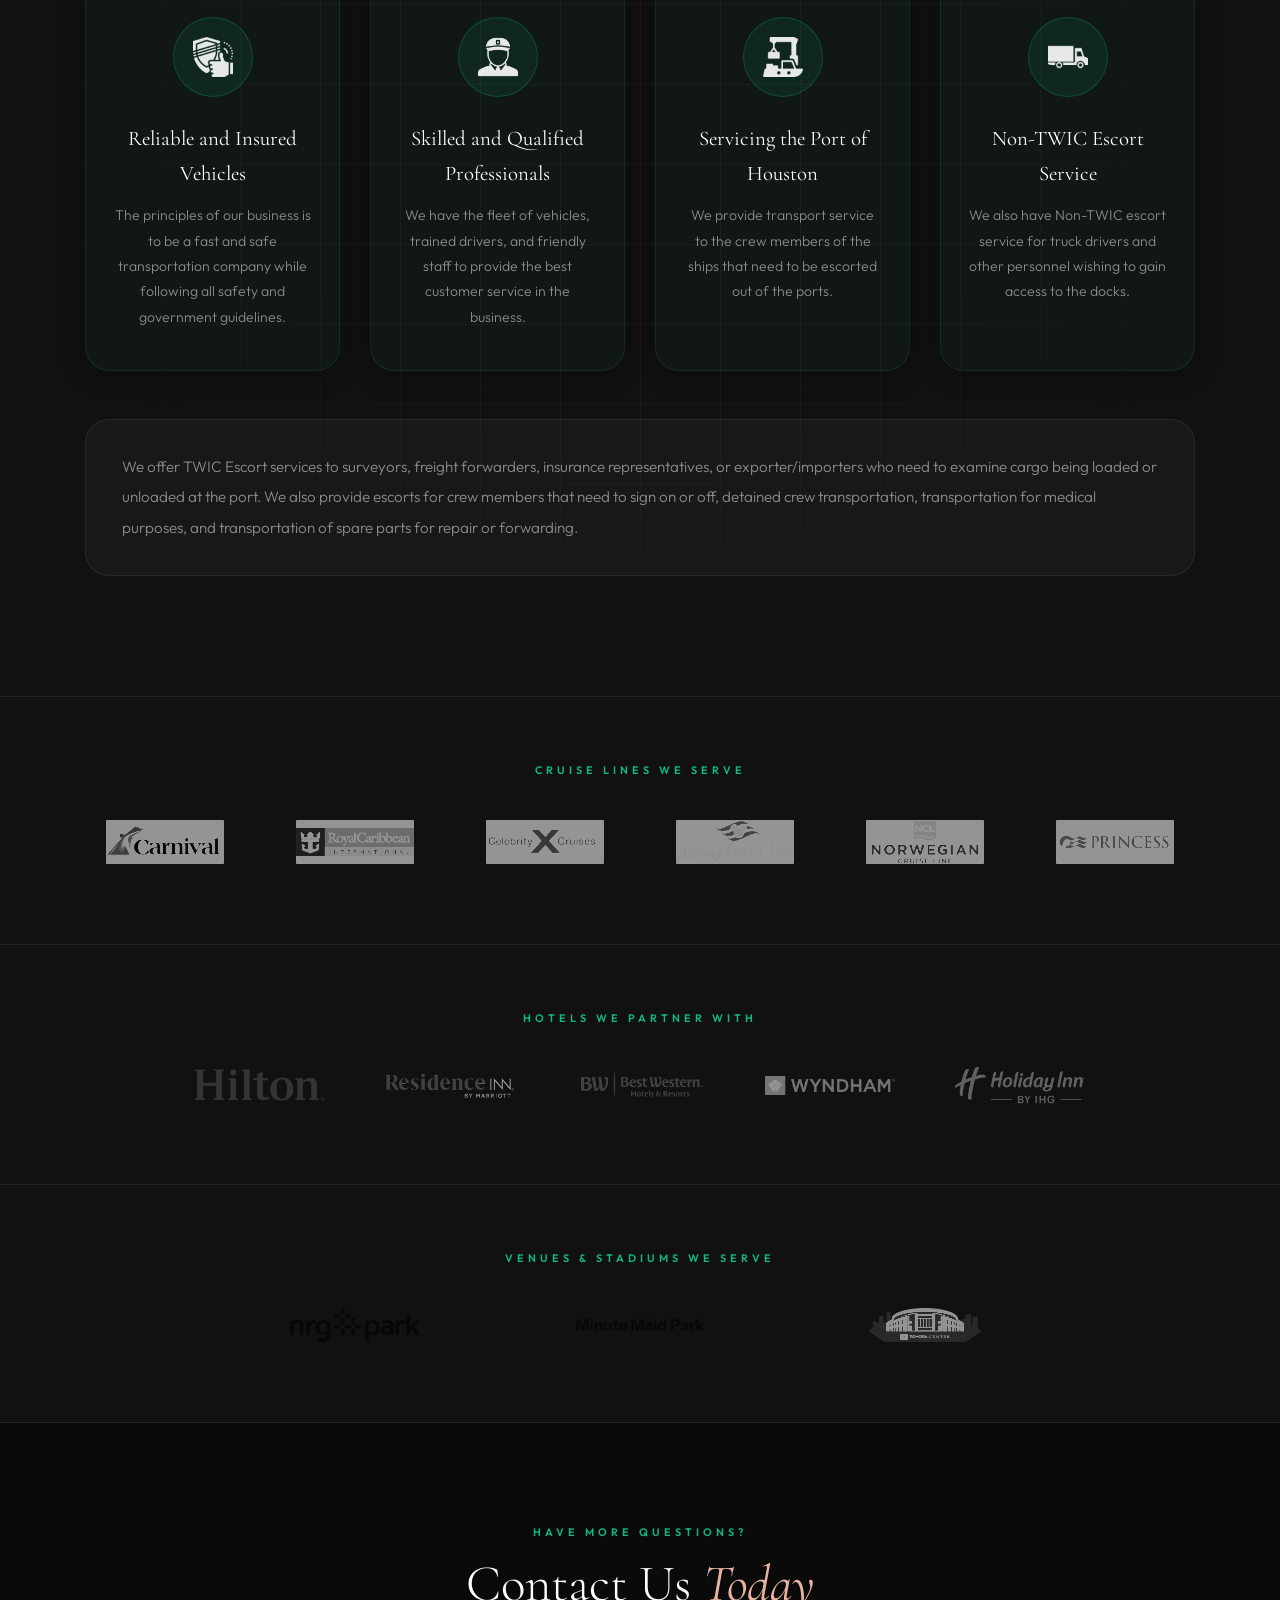
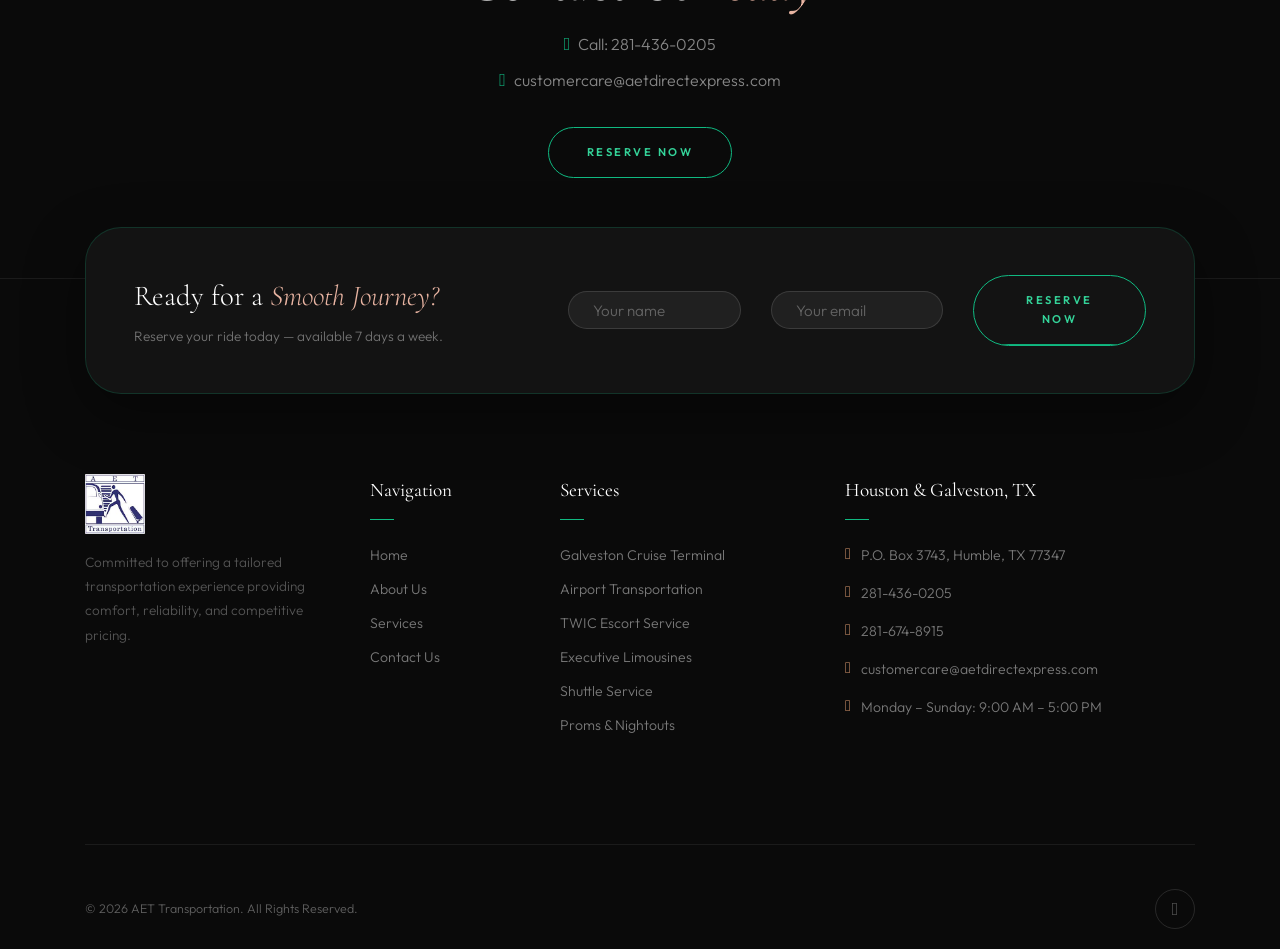
==== commit d7680711: "Fix overlapping images: replace screenshot slide with clean photo, rebuild service blocks as two-col" ====
--- a/index.html
+++ b/index.html
@@ -68,7 +68,7 @@
 
       <!-- Slide 1 -->
       <div class="carousel-item active">
-        <div class="hero-slide" style="background-image:url(assets/images/slide1.jpg)">
+        <div class="hero-slide" style="background-image:url(assets/images/hero-cruise.jpg)">
           <div class="hero-ring hero-ring-1"></div>
           <div class="hero-ring hero-ring-2"></div>
           <div class="hero-dot hero-dot-1"></div>
--- a/assets/css/aet.css
+++ b/assets/css/aet.css
@@ -147,7 +147,7 @@
 .trust-label { font-family: var(--font-body); font-size: .65rem; font-weight: 600; text-transform: uppercase; letter-spacing: 3px; color: rgba(255,255,255,0.4); }
 
 /* ── SECTION COMMON ── */
-.section { padding: 120px 0; }
+.section { padding: 120px 0; background: var(--bg); }
 .section-alt { background: var(--bg-raised); position: relative; }
 .section-alt::before { content: ''; position: absolute; inset: 0; background-image: linear-gradient(var(--white-04) 1px, transparent 1px), linear-gradient(90deg, var(--white-04) 1px, transparent 1px); background-size: 80px 80px; pointer-events: none; mask-image: radial-gradient(ellipse at center, black 30%, transparent 70%); -webkit-mask-image: radial-gradient(ellipse at center, black 30%, transparent 70%); }
 .section-eyebrow { display: block; font-family: var(--font-body); font-size: .68rem; font-weight: 600; text-transform: uppercase; letter-spacing: 4px; color: var(--emerald); margin-bottom: 14px; }
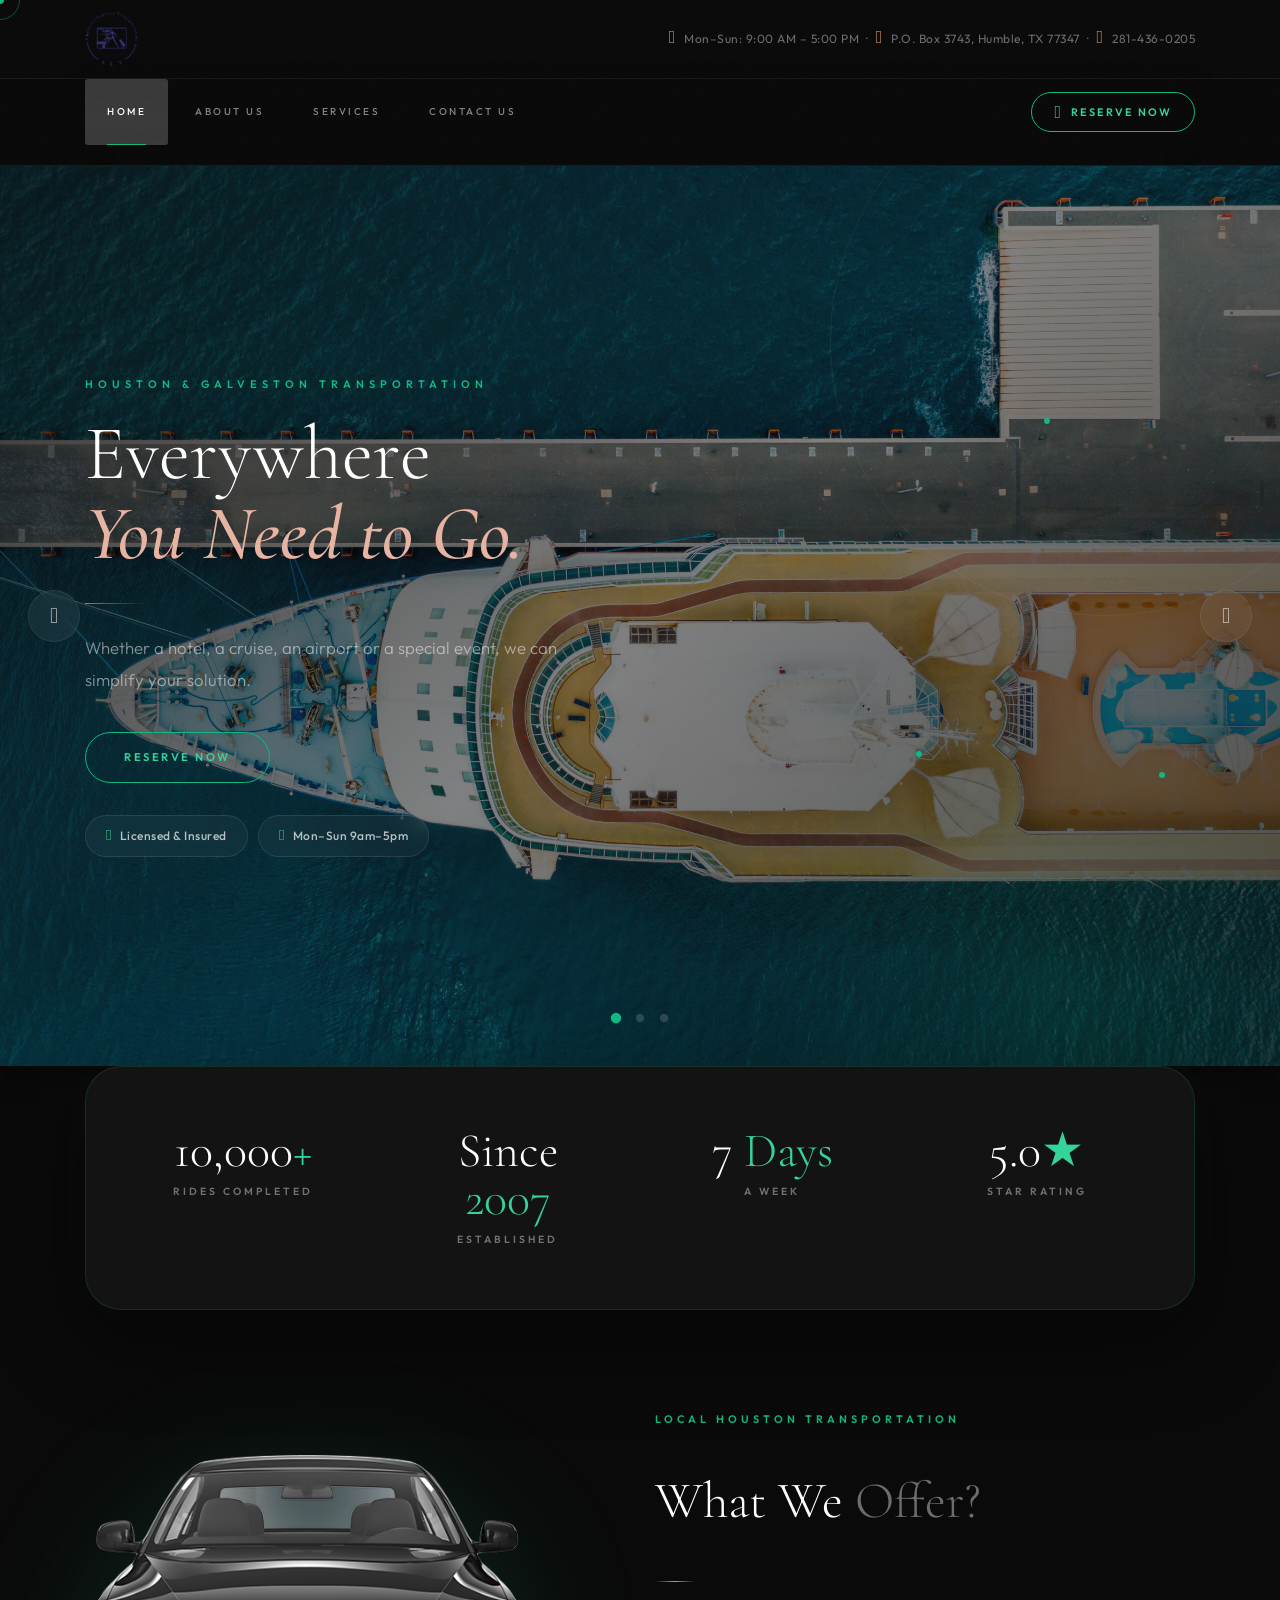
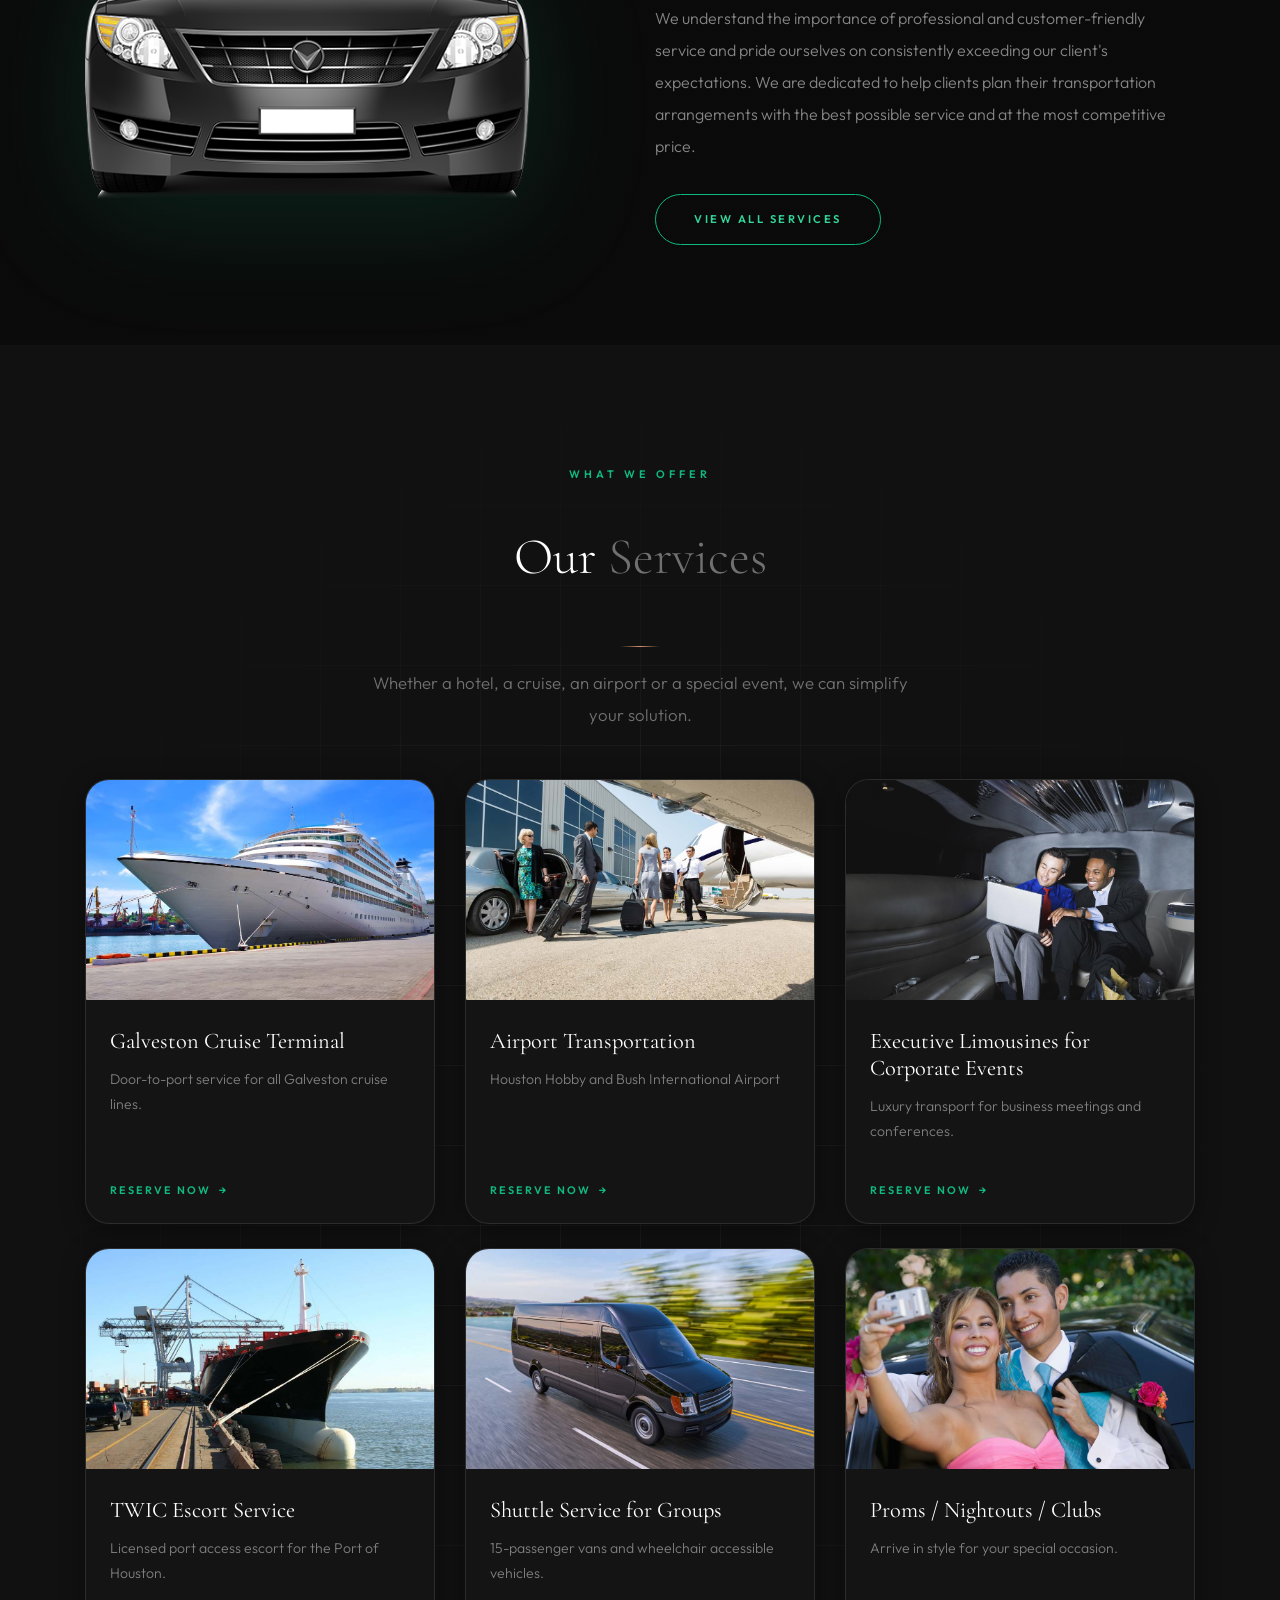
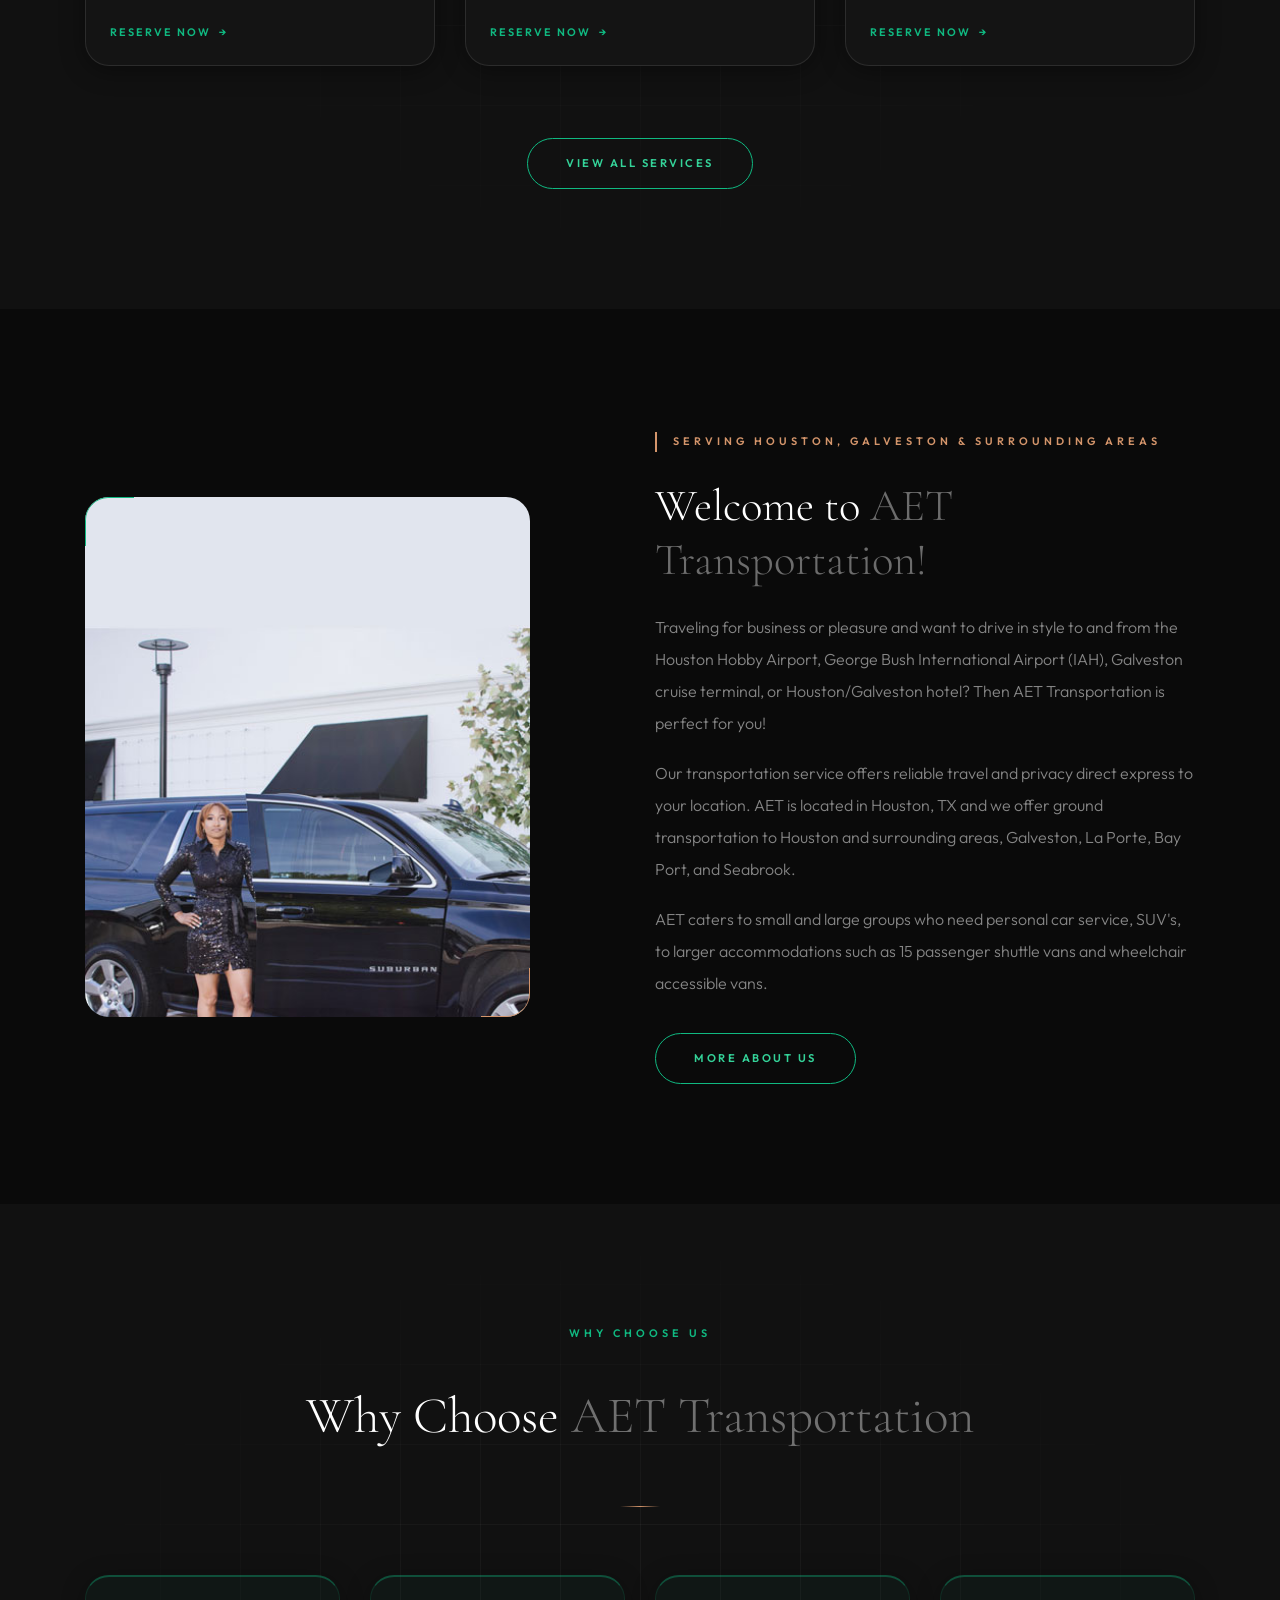
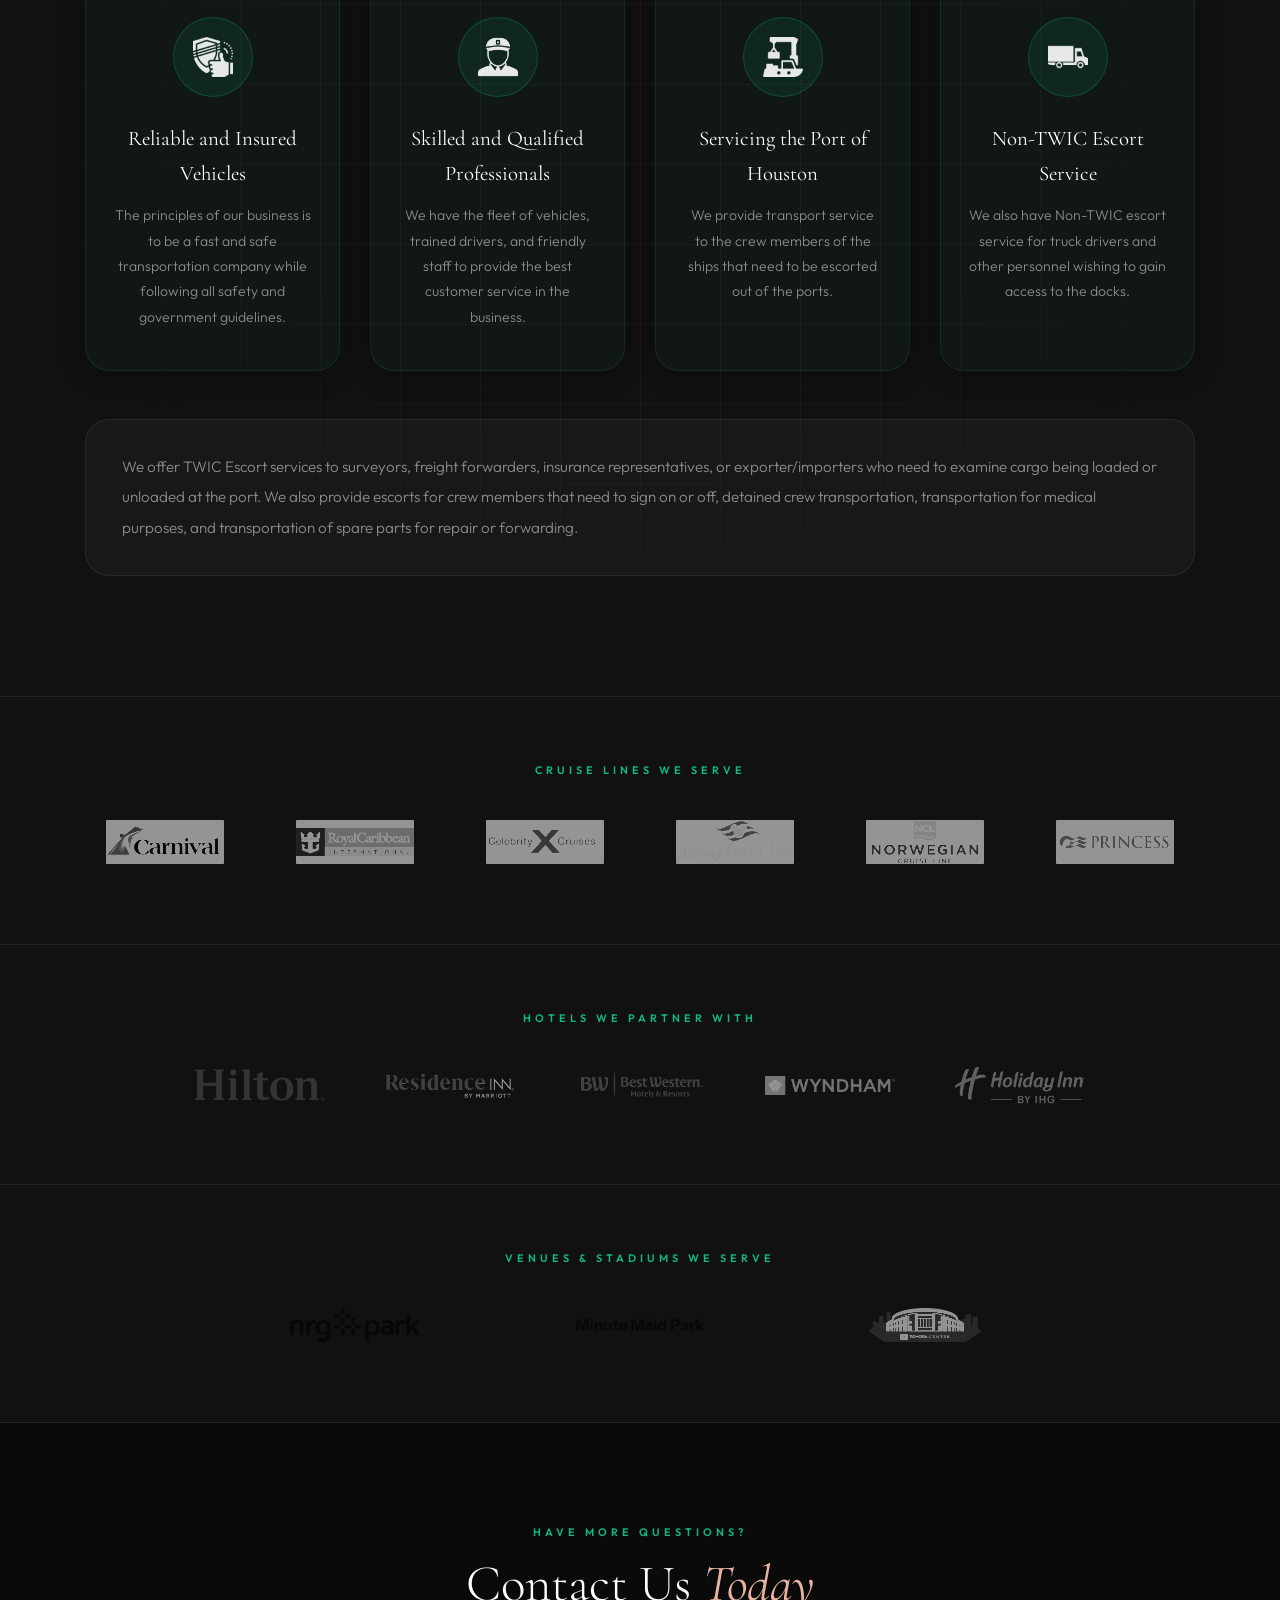
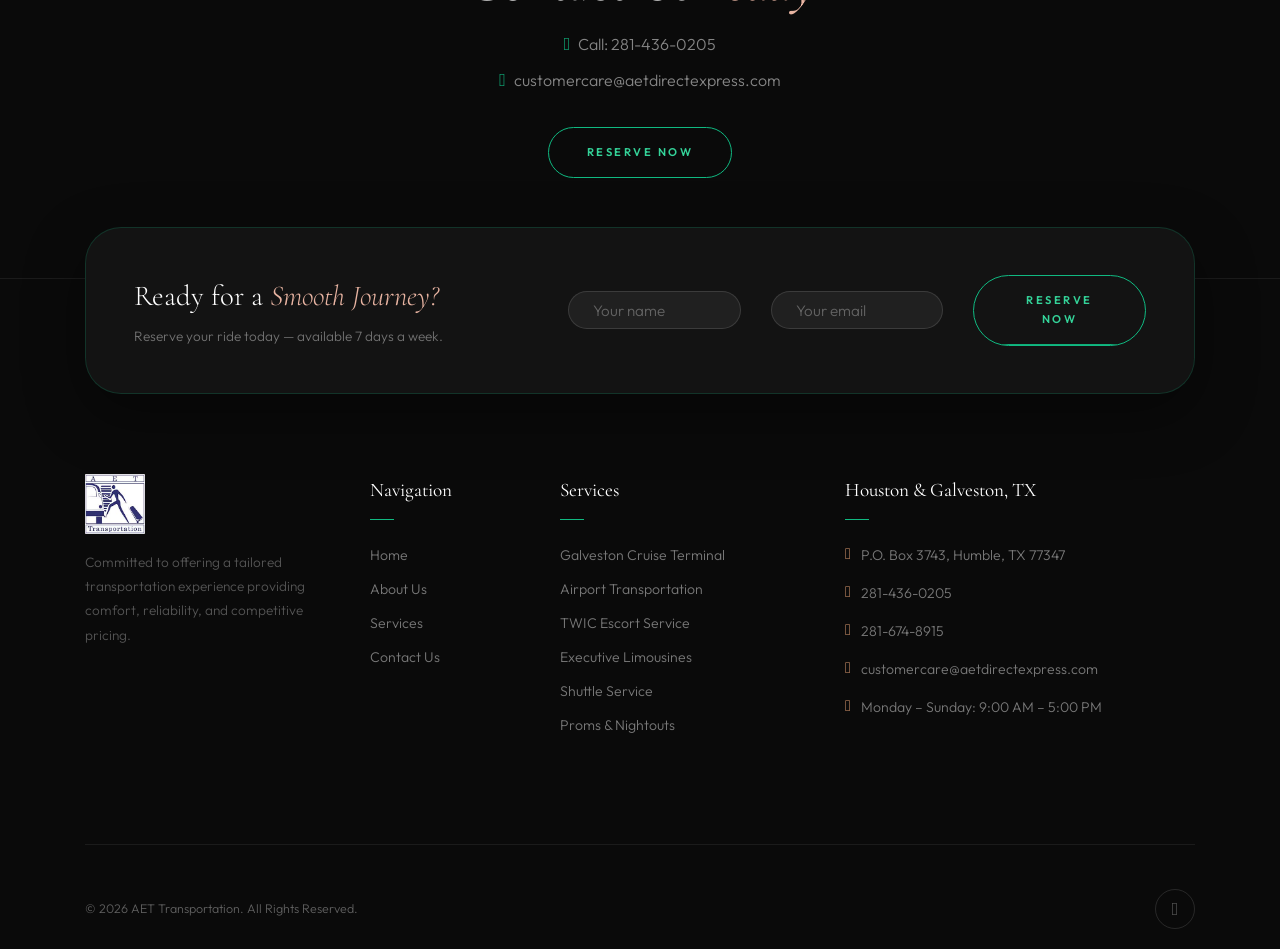
==== commit 215a875e: "Full review fixes: object-fit cover on all img-frame images, taller inner-banner - Add object-fit:co" ====
--- a/index.html
+++ b/index.html
@@ -281,7 +281,7 @@
     <div class="row align-items-center">
       <div class="col-lg-5 mb-5 mb-lg-0" data-aos="fade-right">
         <div class="img-frame" style="max-height:520px;">
-          <img src="assets/images/welcome.jpg" alt="Welcome to AET Transportation" style="height:520px;">
+          <img src="assets/images/welcome.jpg" alt="Welcome to AET Transportation" style="height:520px;width:100%;object-fit:cover;object-position:center 65%;">
         </div>
       </div>
       <div class="col-lg-6 offset-lg-1" data-aos="fade-left">
--- a/assets/css/aet.css
+++ b/assets/css/aet.css
@@ -83,8 +83,8 @@
 .site-nav .nav-link::after { content: ''; position: absolute; bottom: 0; left: 22px; right: 22px; height: 1px; background: var(--emerald); transform: scaleX(0); transition: transform .4s var(--ease-spring); }
 .site-nav .nav-link:hover, .site-nav .nav-item.active .nav-link { color: var(--white) !important; }
 .site-nav .nav-link:hover::after, .site-nav .nav-item.active .nav-link::after { transform: scaleX(1); }
-.site-nav .navbar-toggler { border: 1px solid var(--white-15) !important; border-radius: var(--r-sm); padding: 8px 12px; }
-.site-nav .navbar-toggler-icon { filter: invert(1) brightness(.7); }
+.site-nav .navbar-toggler { border: 1px solid rgba(16,185,129,.4) !important; border-radius: var(--r-sm); padding: 8px 12px; background: transparent; }
+.site-nav .navbar-toggler-icon { background-image: url("data:image/svg+xml,%3csvg xmlns='http://www.w3.org/2000/svg' width='30' height='30' viewBox='0 0 30 30'%3e%3cpath stroke='rgba%28255%2C255%2C255%2C0.85%29' stroke-linecap='round' stroke-miterlimit='10' stroke-width='2' d='M4 7h22M4 15h22M4 23h22'/%3e%3c/svg%3e"); }
 .nav-cta { display: inline-flex; align-items: center; gap: 8px; background: transparent; border: 1px solid var(--emerald); color: var(--emerald-light) !important; font-family: var(--font-body); font-weight: 600; font-size: .68rem; letter-spacing: 2px; text-transform: uppercase; padding: 10px 22px !important; border-radius: var(--r-pill); transition: all var(--t); margin-left: 12px; }
 .nav-cta:hover { background: var(--emerald); color: var(--bg) !important; box-shadow: 0 8px 30px rgba(16,185,129,.25); }
 
@@ -224,7 +224,7 @@
 .testimonial-author { font-family: var(--font-display); color: var(--rose-light); font-style: italic; font-size: 1.05rem; font-weight: 500; }
 
 /* ── INNER BANNER (subpages) ── */
-.inner-banner { min-height: 55vh; display: flex; align-items: center; background-size: cover; background-position: center; position: relative; overflow: hidden; }
+.inner-banner { min-height: 65vh; display: flex; align-items: center; background-size: cover; background-position: center; position: relative; overflow: hidden; }
 .inner-banner::before { content: ''; position: absolute; inset: 0; background: linear-gradient(135deg, rgba(10,10,10,.85) 0%, rgba(10,10,10,.6) 60%, rgba(10,10,10,.8) 100%); z-index: 1; }
 .inner-banner::after { content: ''; position: absolute; width: 400px; height: 400px; left: -100px; bottom: -200px; background: radial-gradient(circle, rgba(16,185,129,.08) 0%, transparent 70%); z-index: 1; pointer-events: none; }
 .inner-banner .container { position: relative; z-index: 2; }
@@ -315,24 +315,57 @@
   .trust-item + .trust-item::before { display: none; }
   .section { padding: 80px 0; }
   .content-section { padding: 80px 0; }
-  .service-block { min-height: 50vh; }
+  /* ── Mobile nav collapse ── */
+  #navMenu { background: rgba(10,10,10,.97); padding: 0 0 20px; border-top: 1px solid rgba(16,185,129,.15); margin: 0; }
+  .site-nav .navbar-nav { padding: 8px 0; }
+  .site-nav .nav-link { padding: 12px 4px !important; border-bottom: 1px solid rgba(255,255,255,.04); display: block; }
+  .site-nav .nav-link::after { display: none; }
+  .site-nav .nav-item:last-child .nav-link { border-bottom: none; }
+  .nav-cta { margin: 16px 0 0; display: block; text-align: center; margin-left: 0; }
 }
 @media (max-width: 767px) {
-  .hero-slide { min-height: 100vh; padding-top: 80px; }
+  .hero-slide { min-height: 100vh; padding-top: 60px; }
   .hero-title { font-size: 2.6rem; }
+  .hero-content { max-width: 100%; }
+  .hero-subtitle { font-size: .9rem; }
+  .hero-badges { flex-wrap: wrap; gap: 8px; }
   .trust-bar { margin-top: -20px; }
   .trust-number { font-size: 2.2rem; }
-  .section { padding: 60px 0; }
-  .inner-banner { min-height: 40vh; }
-  .inner-banner-title { font-size: 2.2rem; }
-  .footer-cta { padding: 28px 20px; margin-top: -30px; margin-bottom: 50px; }
+  .section { padding: 56px 0; }
+  .section-title { font-size: clamp(1.8rem, 6vw, 2.6rem); }
+  .content-heading { font-size: clamp(1.7rem, 6vw, 2.4rem); }
+  .inner-banner { min-height: 38vh; padding: 100px 0 50px; }
+  .inner-banner-title { font-size: 2rem; }
+  .inner-banner-eyebrow { font-size: .6rem; }
+  /* Constrain tall images on mobile */
+  .img-frame { max-height: 280px !important; overflow: hidden; }
+  .img-frame img { height: 280px !important; width: 100%; object-fit: cover; object-position: center 60%; }
+  /* Feature boxes */
+  .feature-box { background: rgba(16,185,129,.07); border-color: rgba(16,185,129,.25); }
+  /* Service cards */
+  .service-card-img { height: 200px; }
+  /* Partner logos scrollable */
+  .partner-strip { overflow-x: auto; flex-wrap: nowrap; -webkit-overflow-scrolling: touch; padding-bottom: 8px; justify-content: flex-start; }
+  .partner-logo { flex: 0 0 auto; }
+  /* Footer */
+  .footer-cta { padding: 28px 20px; margin-top: 0; margin-bottom: 40px; }
   .contact-form-wrap, .contact-sidebar { padding: 28px 20px; }
   .hero-carousel .carousel-control-prev { left: 10px; }
   .hero-carousel .carousel-control-next { right: 10px; }
+  /* CTA banner */
+  .cta-banner { padding: 70px 0; background-attachment: scroll; }
+  .cta-banner-title { font-size: 2rem; }
 }
 @media (max-width: 575px) {
-  .hero-title { font-size: 2rem; }
-  .inner-banner-title { font-size: 1.8rem; }
+  .hero-title { font-size: 1.9rem; }
+  .hero-eyebrow { font-size: .6rem; letter-spacing: 3px; }
+  .inner-banner-title { font-size: 1.7rem; }
+  .section-title { font-size: 1.7rem; }
+  .btn-aet { font-size: .62rem; padding: 14px 24px; }
+  .trust-number { font-size: 1.9rem; }
+  .trust-label { font-size: .6rem; letter-spacing: 2px; }
+  .section-eyebrow { font-size: .58rem; letter-spacing: 3px; }
+  .footer-cta-title { font-size: 1.6rem; }
 }
 
 /* ── AOS OVERRIDES ── */
